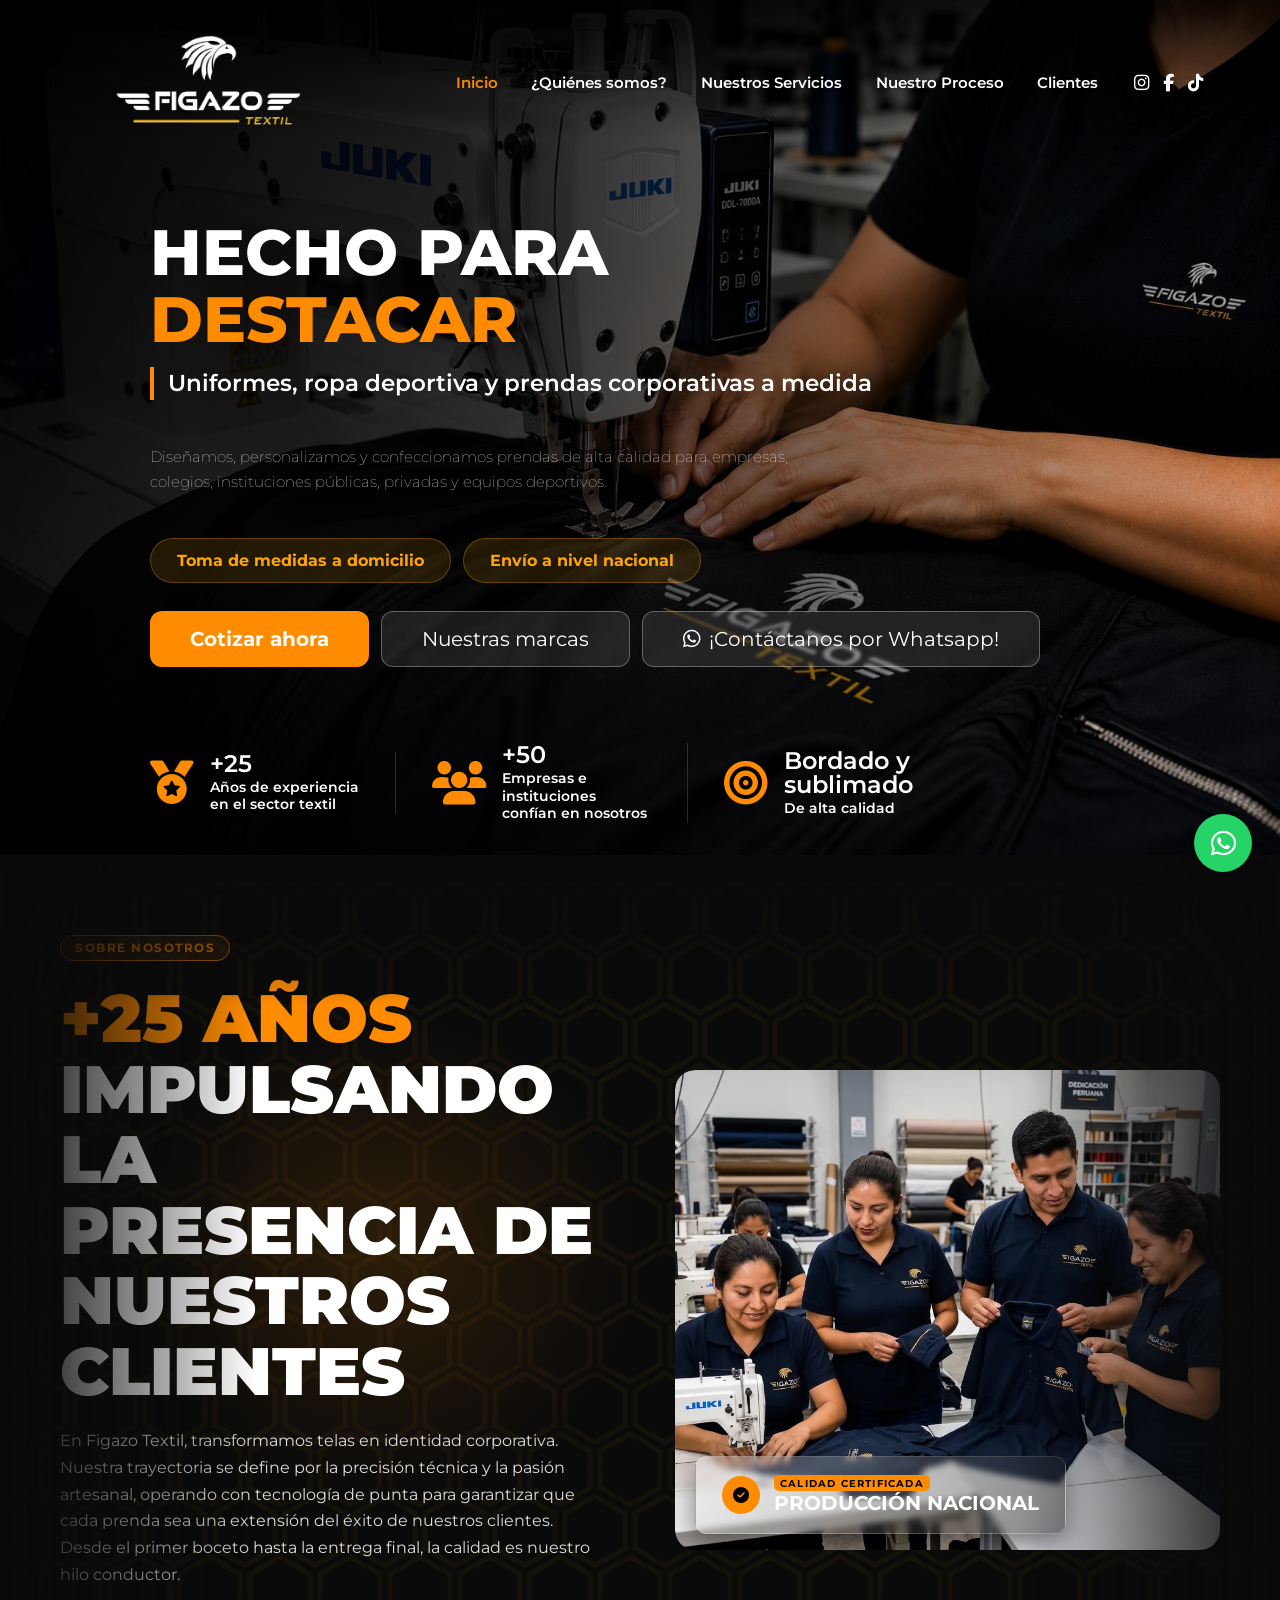
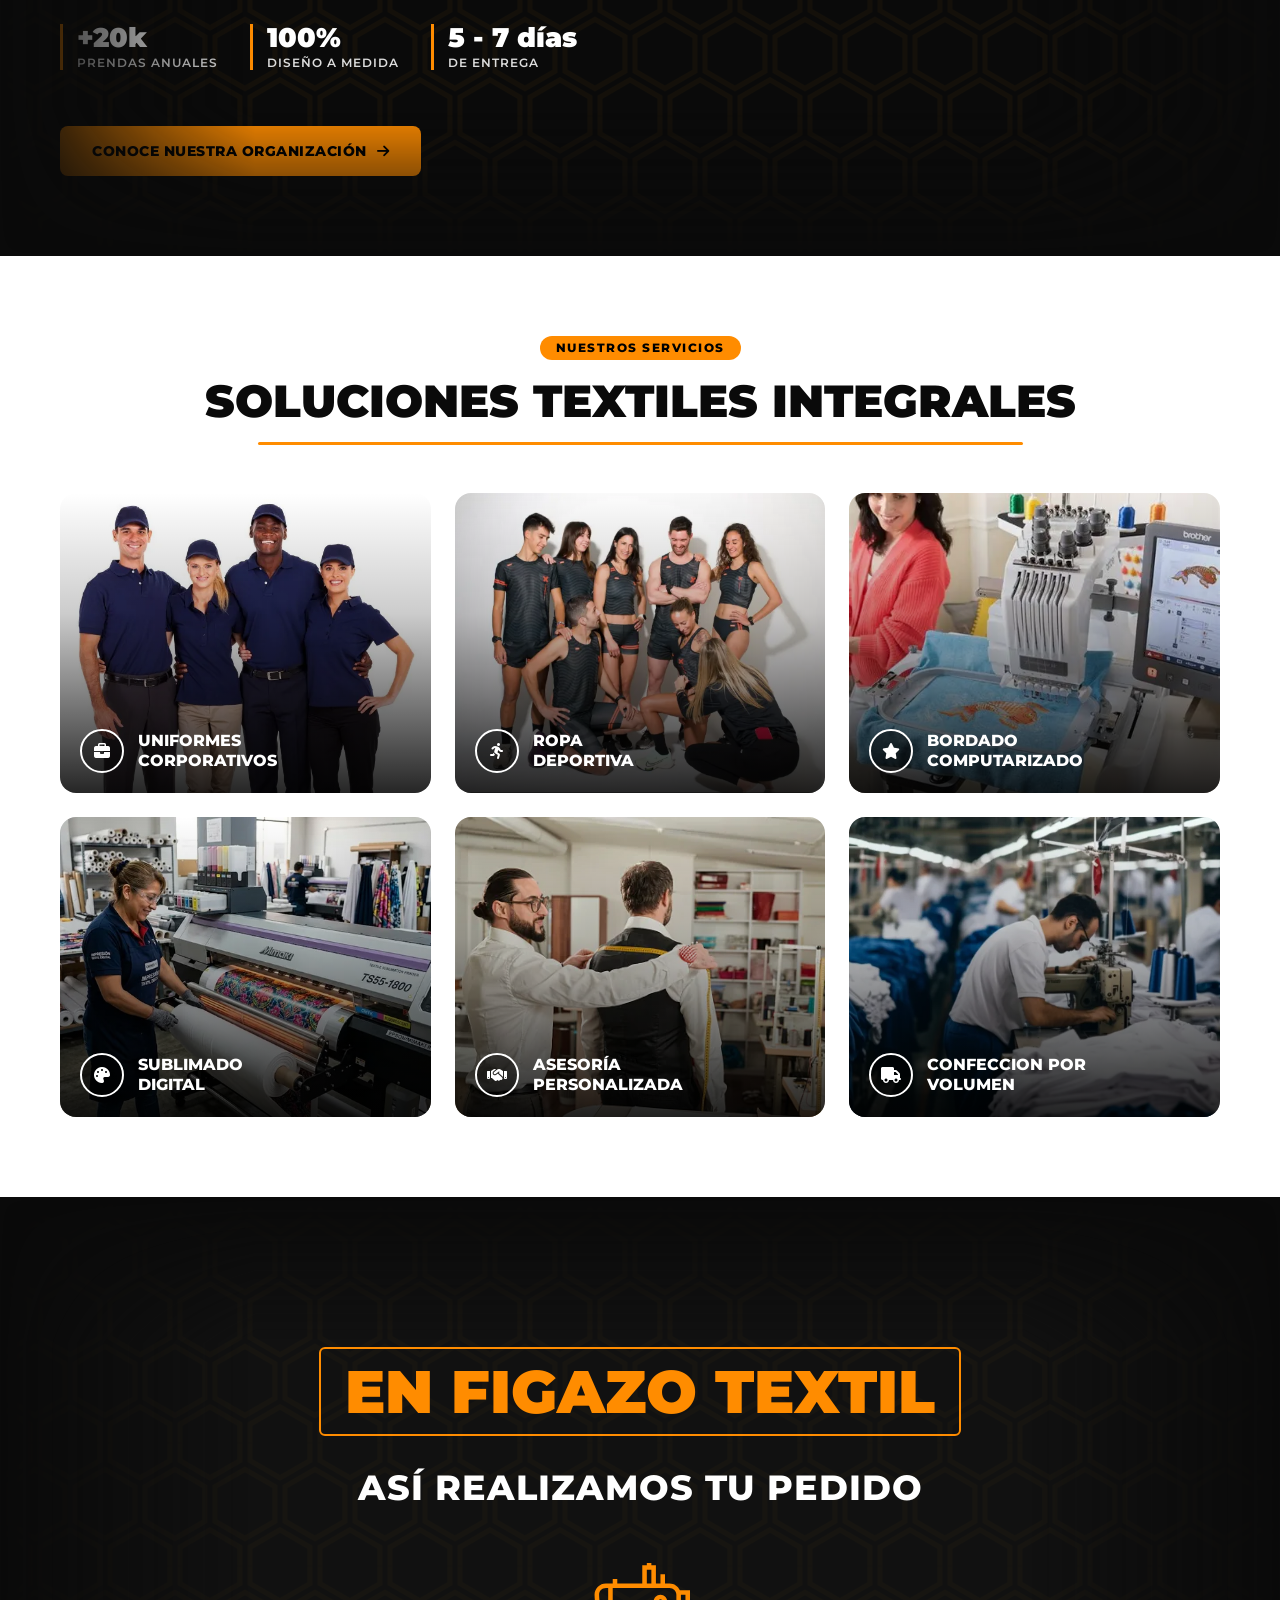
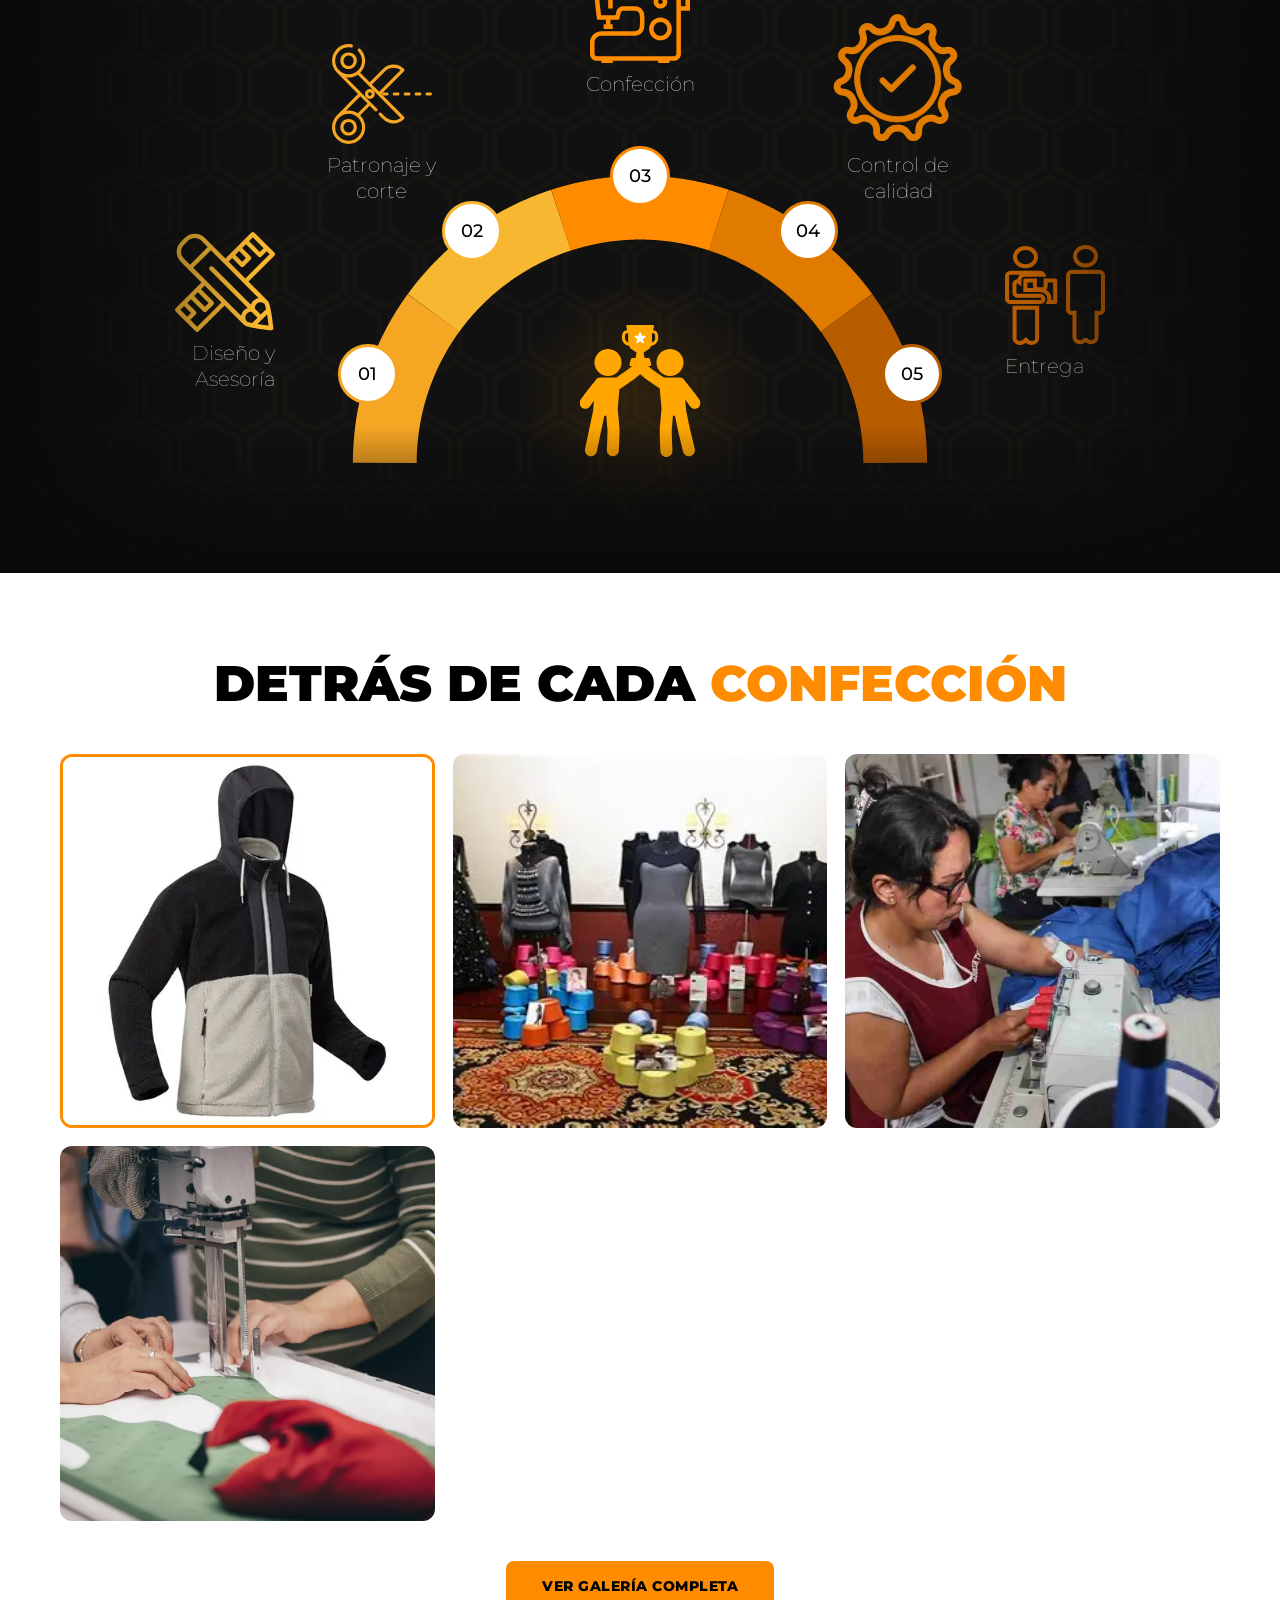
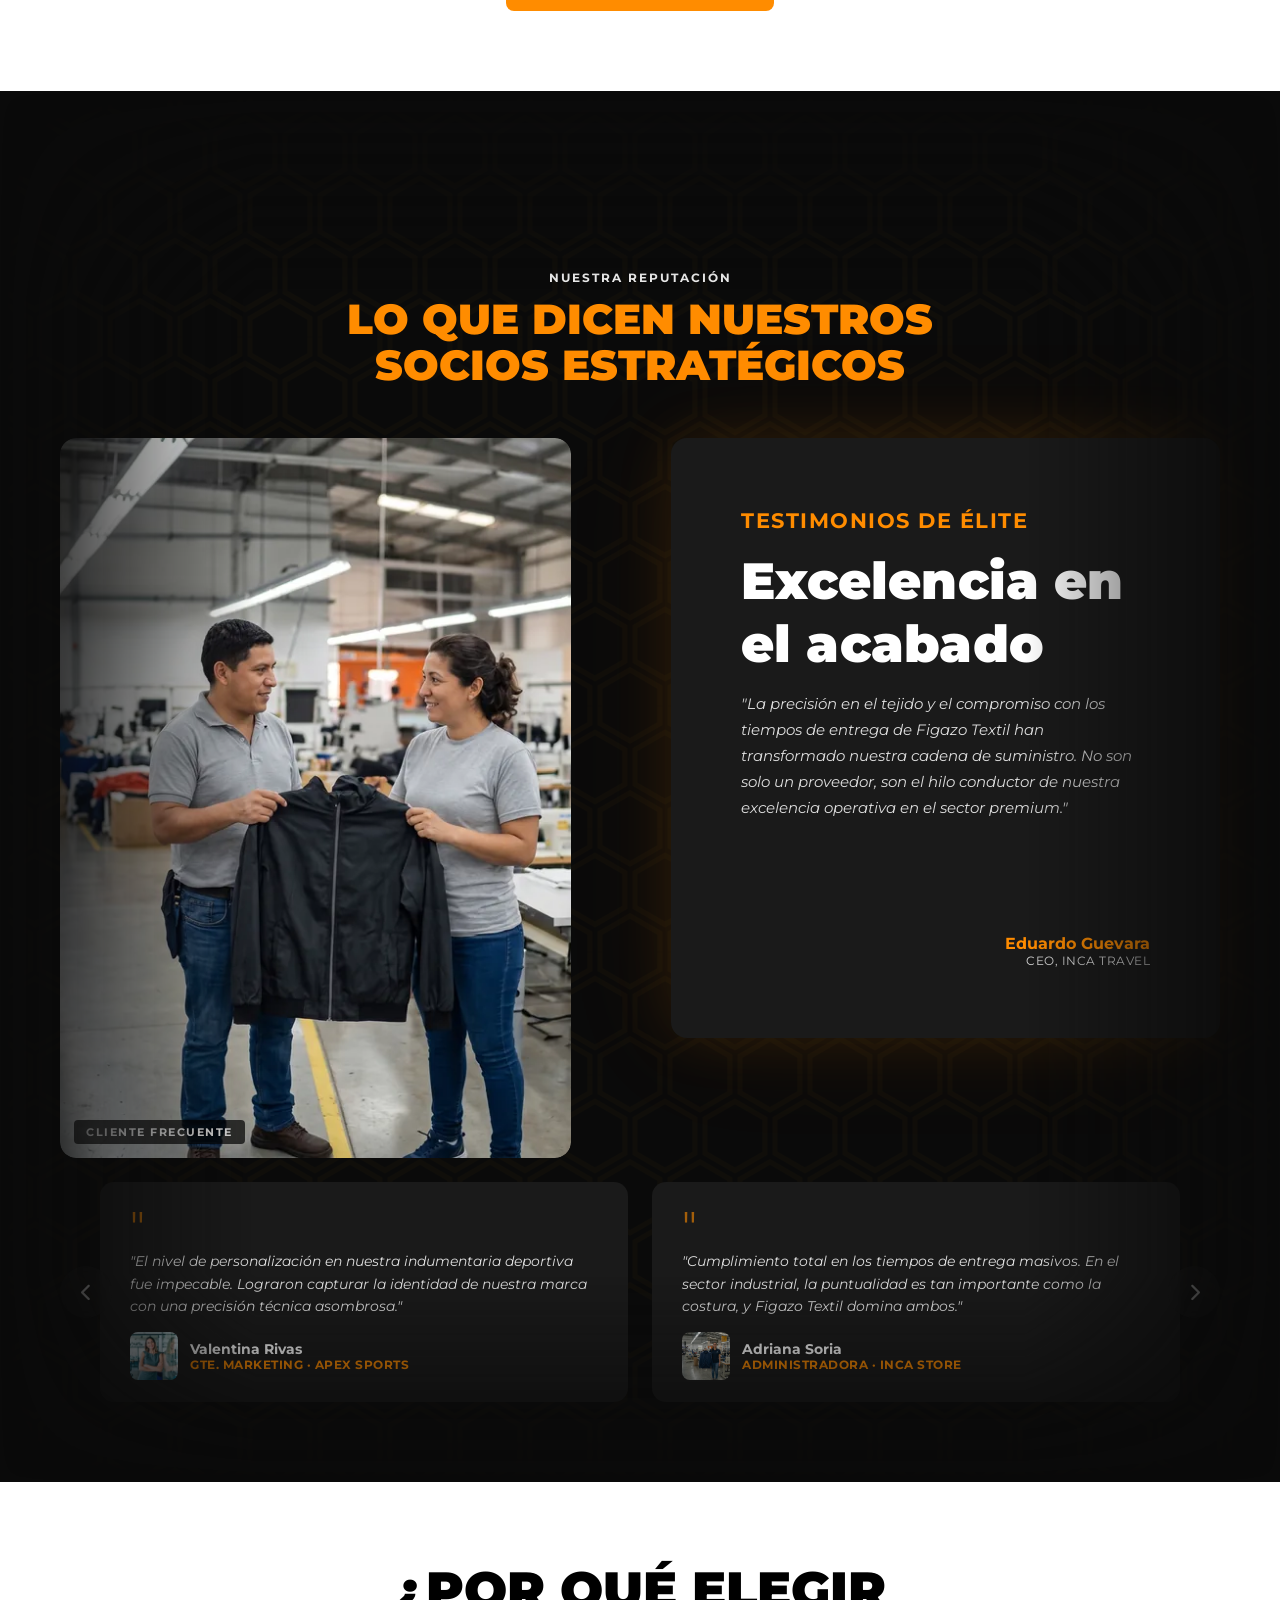
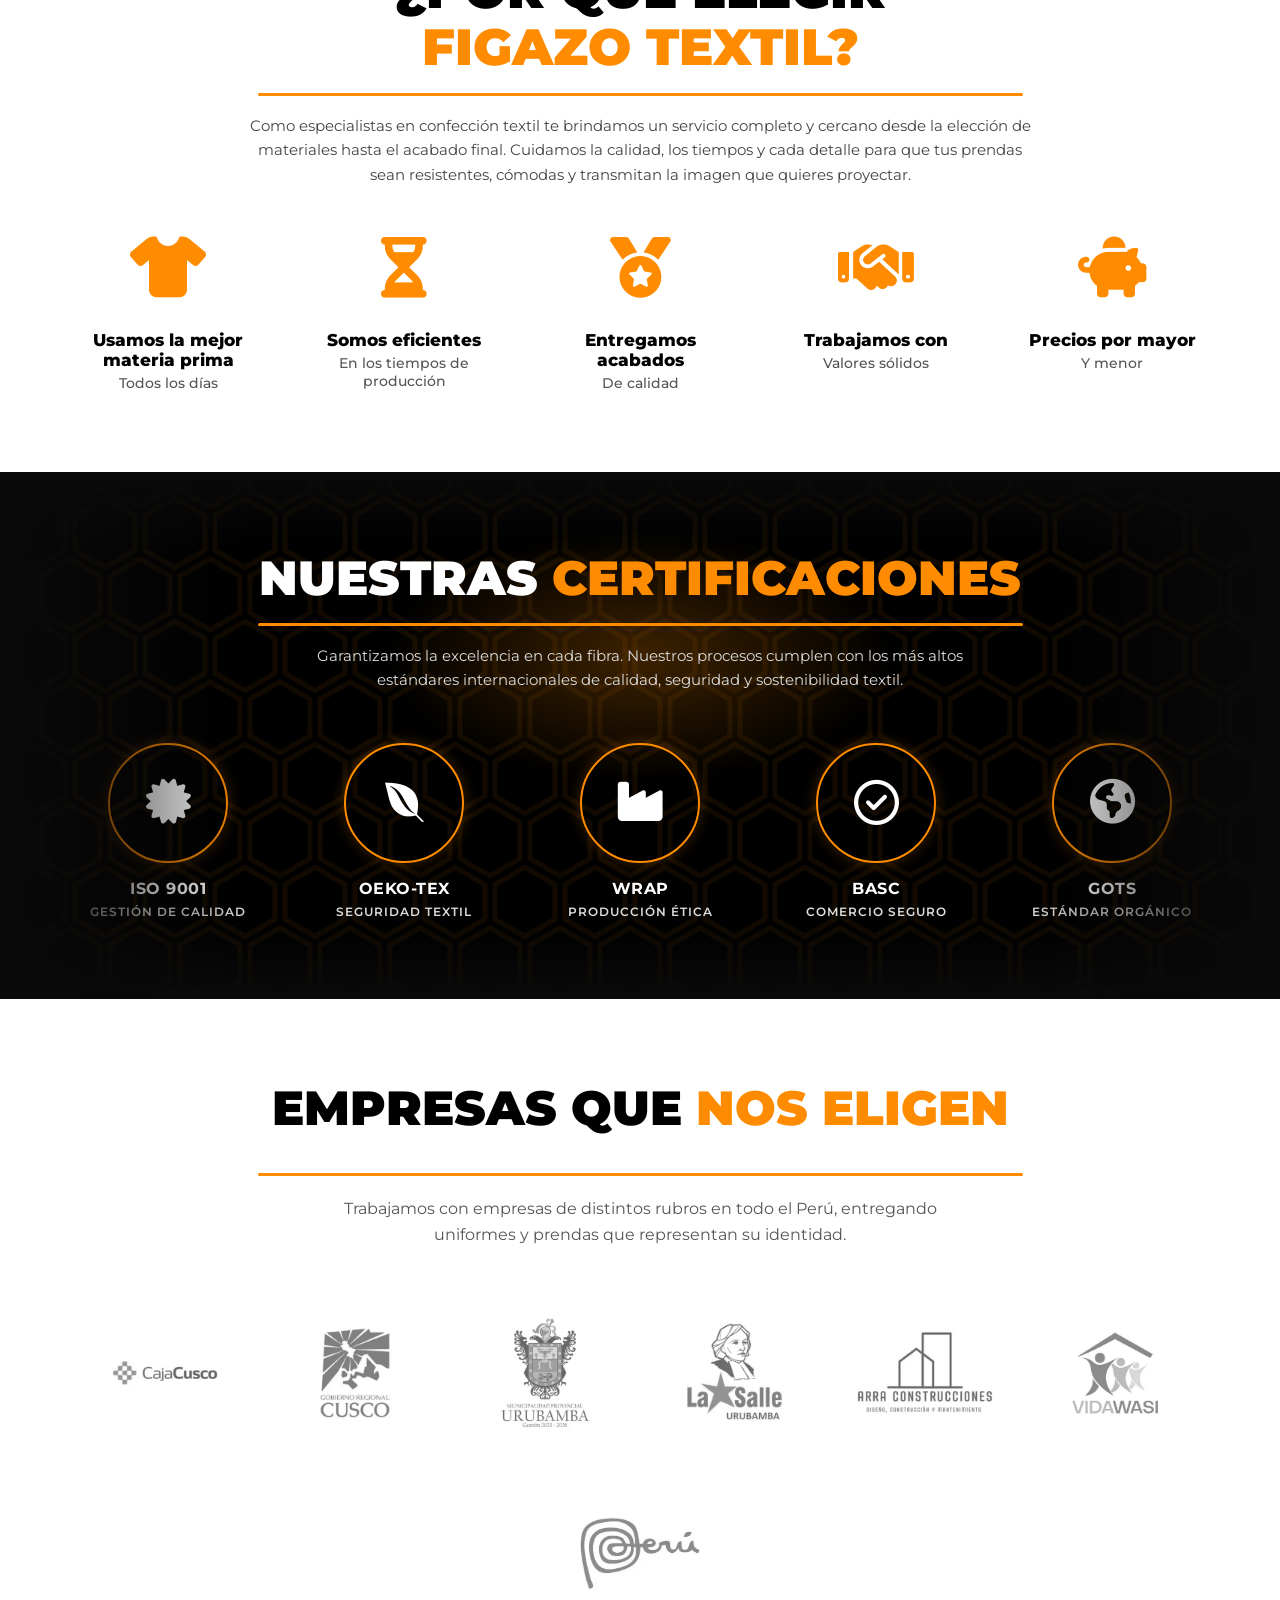
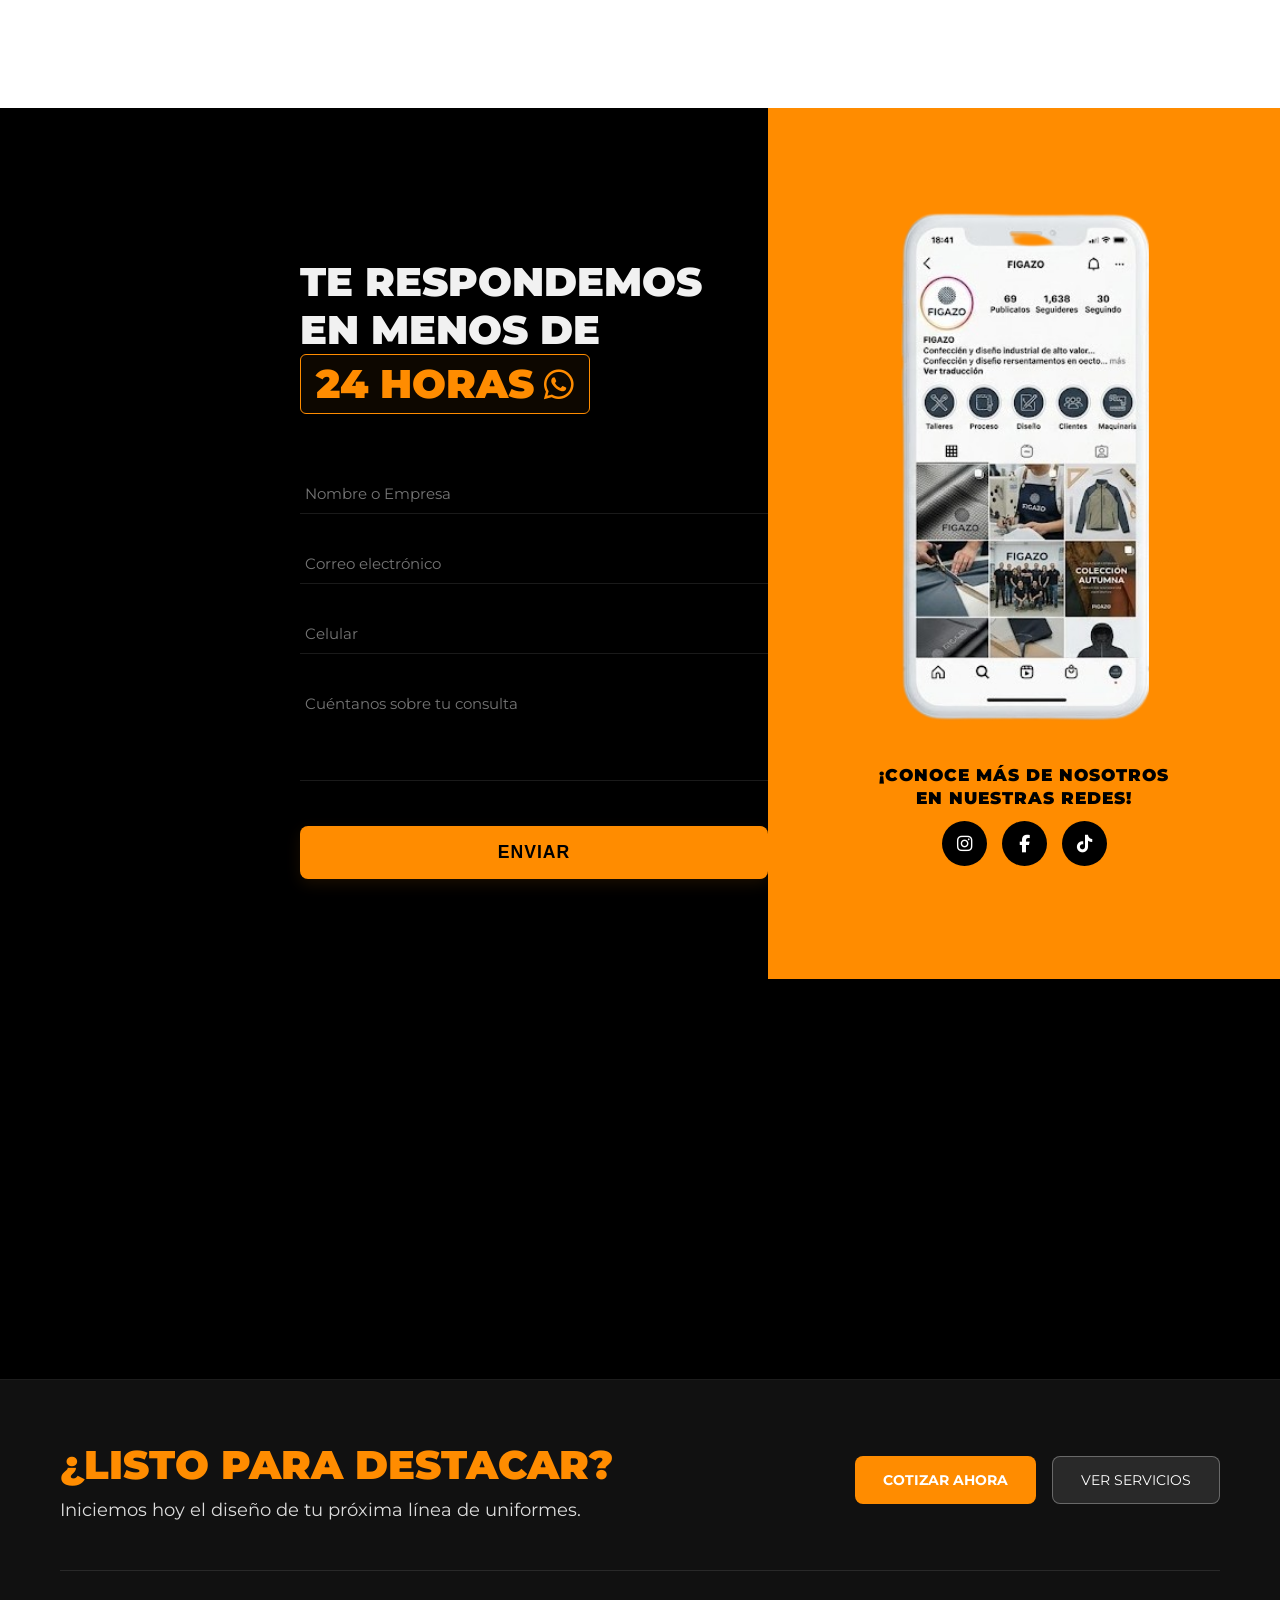
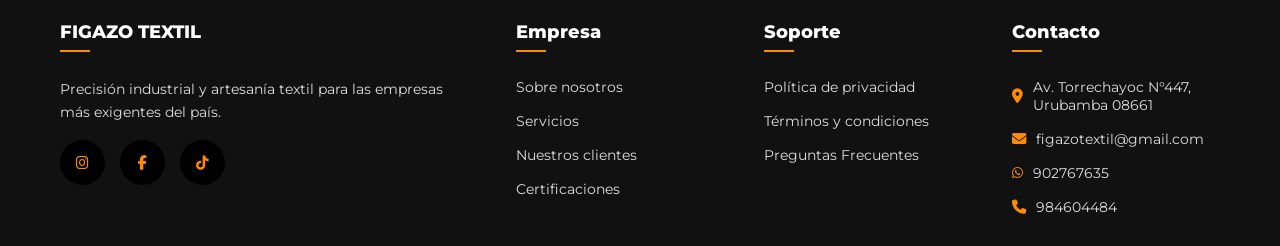
==== index.html @ 64e3b025 "Mejorar URLs, accesibilidad y proteccion del formulario - Renombrar Galeria.html a galeria.html y re" ====
<!DOCTYPE html>
<html lang="es">
<head>
    <meta charset="UTF-8">
    <meta name="viewport" content="width=device-width, initial-scale=1.0">
    <link rel="stylesheet" href="https://cdnjs.cloudflare.com/ajax/libs/font-awesome/6.5.0/css/all.min.css">
    <title>Figazo Textil</title>

    <meta name="description" content="Diseñamos y confeccionamos uniformes corporativos, ropa deportiva y prendas personalizadas para empresas, colegios e instituciones. +25 años de experiencia. Envíos a todo el Perú.">
    <link rel="canonical" href="https://figazo-texil.netlify.app/">
    <meta name="theme-color" content="#FF8C00">

    <link rel="icon" href="imagenes/logo.png" type="image/png">
    <link rel="apple-touch-icon" href="imagenes/logo.png">

    <!-- Vista previa al compartir (WhatsApp, Facebook, X) -->
    <meta property="og:type" content="website">
    <meta property="og:locale" content="es_PE">
    <meta property="og:site_name" content="Figazo Textil">
    <meta property="og:url" content="https://figazo-texil.netlify.app/">
    <meta property="og:title" content="Figazo Textil | Uniformes y ropa deportiva a medida en Perú">
    <meta property="og:description" content="Diseñamos y confeccionamos uniformes corporativos, ropa deportiva y prendas personalizadas para empresas, colegios e instituciones. +25 años de experiencia. Envíos a todo el Perú.">
    <meta property="og:image" content="https://figazo-texil.netlify.app/imagenes/og-figazo.jpg">
    <meta property="og:image:width" content="1200">
    <meta property="og:image:height" content="630">
    <meta name="twitter:card" content="summary_large_image">

        <link rel="stylesheet" href="css/global.css">
    <link rel="stylesheet" href="css/header.css">
    <link rel="stylesheet" href="css/hero.css">
    <link rel="stylesheet" href="css/nosotros.css">
    <link rel="stylesheet" href="css/servicios.css">
    <link rel="stylesheet" href="css/pedido.css">
    <link rel="stylesheet" href="css/galeria.css">
    <link rel="stylesheet" href="css/testimonios.css">
    <link rel="stylesheet" href="css/beneficios.css">
    <link rel="stylesheet" href="css/contacto.css">
    <link rel="stylesheet" href="css/certificaciones.css">
    <link rel="stylesheet" href="css/cierre.css">
    <link rel="stylesheet" href="css/empresas.css">
    <script src="js/lightbox.js" defer></script>
    <script src="js/menu.js" defer></script>
        <link rel="preconnect" href="https://fonts.googleapis.com">
<link rel="preconnect" href="https://fonts.gstatic.com" crossorigin>
<link href="https://fonts.googleapis.com/css2?family=Montserrat:wght@300;400;500;600;700;800;900&display=swap" rel="stylesheet">
</head>
<body>

<a href="https://wa.me/51902767635?text=Hola%21%20me%20gustar%C3%ADa%20cotizar%20un%20conjunto%20de%20uniformes"
   class="wsp-flotante"
   target="_blank"
   rel="noopener"
   aria-label="Contactar por WhatsApp">
    <i class="fab fa-whatsapp"></i>
</a>
    
    
<!-- ========== HEADER ========== -->
<div class="c-header">

    <input type="checkbox" id="menu-toggle" class="h-toggle-input">

    <div class="header">
        <div class="h-logo">
            <img src="imagenes/logo-removebg-preview.png" alt="Figazo Textil" class="logo-desktop">
            <img src="imagenes/logo.png" alt="Figazo Textil" class="logo-movil">
        </div>  
        <div class="texto-logo-movil">
            <img src="imagenes/Logomovil1.png" alt="Figazo Textil" class="logo-movil">
        </div>

        <nav class="h-menu">
            <ul class="h-items">
                <li class="h-item"><a href="#inicio" class="activo">Inicio</a></li>
                <li class="h-item"><a href="#nosotros">¿Quiénes somos?</a></li>
                <li class="h-item"><a href="#servicios">Nuestros Servicios</a></li>
                <li class="h-item"><a href="#pedido">Nuestro Proceso</a></li>
                <li class="h-item"><a href="#testimonios">Clientes</a></li>
            </ul>
            <div class="h-redes">
                <a href="https://www.instagram.com/figazotextil/" target="_blank" rel="noopener"><i class="fab fa-instagram"></i></a>
                <a href="https://www.facebook.com/figazotextil/" target="_blank" rel="noopener"><i class="fab fa-facebook-f"></i></a>
                <a href="https://www.tiktok.com/@figazotextil.pe" target="_blank" rel="noopener"><i class="fab fa-tiktok"></i></a>
            </div>
        </nav>

        <label for="menu-toggle" class="h-hamburguesa" aria-label="Abrir menú">
            <span></span>
            <span></span>
            <span></span>
        </label>
    </div>

    <div class="h-panel-movil">
        <ul class="h-items">
            <li class="h-item"><a href="#inicio">Inicio</a></li>
            <li class="h-item"><a href="#nosotros">¿Quiénes somos?</a></li>
            <li class="h-item"><a href="#servicios">Nuestros Servicios</a></li>
            <li class="h-item"><a href="#pedido">Nuestro Proceso</a></li>
            <li class="h-item"><a href="#testimonios">Clientes</a></li>
        </ul>
        <div class="h-redes">
                    <a href="https://www.instagram.com/figazotextil/" target="_blank" rel="noopener"><i class="fab fa-instagram"></i>Instagram</a>
                    <a href="https://www.facebook.com/figazotextil/" target="_blank" rel="noopener"><i class="fab fa-facebook-f"></i>facebook</a>
                    <a href="https://www.tiktok.com/@figazotextil.pe" target="_blank" rel="noopener"><i class="fab fa-tiktok"></i>tiktok</a>
                </div>
    </div>

</div>

<section class="c-hero" id="inicio">
    <div class="hr-contenido">
        <h1 class="hr-titulo">HECHO <br class="ocultar-desktop"> PARA <br><span class="naranja">DESTACAR</span></h1>
        <h2 class="hr-subtitulo">Uniformes, ropa deportiva y prendas corporativas a medida</h2>
        <p class="hr-descripcion">Diseñamos, personalizamos y confeccionamos prendas de alta calidad para empresas, colegios, instituciones públicas, privadas y equipos deportivos.</p>

        <div class="hr-etiquetas ocultar-movil">
            <span class="hr-etiqueta">Toma de medidas a domicilio</span>
            <span class="hr-etiqueta">Envío a nivel nacional</span>
        </div>

        <div class="hr-botones ">
            <a href="#contacto" class="btn btn-primario">Cotizar ahora</a>
            <a href="#empresas" class="btn btn-secundario">Nuestras marcas</a>
<a href="https://wa.me/51902767635?text=Hola%21%20me%20gustar%C3%ADa%20cotizar%20un%20conjunto%20de%20uniformes" 
   class="btn btn-secundario" 
   target="_blank" 
   rel="noopener">
   <i class="fab fa-whatsapp"></i> ¡Contáctanos por Whatsapp!
</a>        </div>
    </div>

    <div class="hr-stats">
        <div class="hr-stat">
            <i class="fas fa-medal hr-icono"></i>
            <div>
                <span class="hr-numero">+25</span>
                <p class="hr-desc">Años de experiencia en el sector textil</p>
            </div>
        </div>
        <div class="hr-stat">
            <i class="fas fa-users hr-icono"></i>
            <div>
                <span class="hr-numero">+50</span>
                <p class="hr-desc">Empresas e instituciones confían en nosotros</p>
            </div>
        </div>
        <div class="hr-stat">
            <i class="fas fa-bullseye hr-icono"></i>
            <div>
                <span class="hr-numero">Bordado y sublimado</span>
                <p class="hr-desc">De alta calidad</p>
            </div>
        </div>
    </div>
</section>

<!-- ========== NOSOTROS ========== -->
<section class="c-nosotros fondo-hex fondo-hexd" id="nosotros">
    <div class="contenedor">
        <div class="nosotros">

            <div class="n-1">
                <span class="n-etiqueta">Sobre nosotros</span>
                <h2 class="n-titulo"><span class="texto-naranja">+25 AÑOS</span> <br>IMPULSANDO LA <br>PRESENCIA DE <br>NUESTROS CLIENTES</h2>
                <p class="n-descripcion">En Figazo Textil, transformamos telas en identidad corporativa. Nuestra trayectoria se define por la precisión técnica y la pasión artesanal, operando con tecnología de punta para garantizar que cada prenda sea una extensión del éxito de nuestros clientes. Desde el primer boceto hasta la entrega final, la calidad es nuestro hilo conductor.</p>

                <div class="n-atributos">
                    <div class="n-atributo">
                        <span class="n-atributo-valor">+20k</span>
                        <span class="n-atributo-texto">Prendas anuales</span>
                    </div>
                    <div class="n-atributo">
                        <span class="n-atributo-valor">100%</span>
                        <span class="n-atributo-texto">Diseño a medida</span>
                    </div>
                    <div class="n-atributo">
                        <span class="n-atributo-valor">5 - 7 días</span>
                        <span class="n-atributo-texto">De entrega</span>
                    </div>
                </div>
            </div>

            <div class="n-2">
                <div class="n-foto-wrap">
                    <img src="imagenes/sobre-nosotros.webp" alt="Equipo Figazo Textil" class="n-foto" loading="lazy" decoding="async">
                    <div class="n-tarjeta">
                        <div class="n-icono"><i class="fas fa-check-circle"></i></div>
                        <div class="n-tarjeta-info">
                            <span class="n-tarjeta-sub">Calidad certificada</span>
                            <span class="n-tarjeta-titulo"> PRODUCCIÓN NACIONAL</span>
                        </div>
                    </div>
                </div>
            </div>

        </div>

        <a href="Quienessomos.html" class="n-boton">CONOCE NUESTRA ORGANIZACIÓN <i class="fas fa-arrow-right"></i></a>
    </div>
</section>


<!-- ========== SERVICIOS ========== -->
<section class="c-servicios" id="servicios">
    <div class="contenedor ">

        <div class="s-cabecera">
            <span class="etiqueta-pill">Nuestros servicios</span>
            <h2 class="s-titulo">SOLUCIONES TEXTILES INTEGRALES</h2>
            <div class="linea-naranja centrada"></div>
        </div>

        <div class="s-cards">

            <!-- CARD 1 -->
            <div class="s-card" tabindex="0">
                <div class="s-card-inner">
                    <div class="s-card-front">
                        <img src="imagenes/s1.webp" alt="Uniformes corporativos" class="s-card-foto" loading="lazy" decoding="async">
                        <div class="s-card-overlay"></div>
                        <div class="s-card-info">
                            <div class="s-card-icono"><i class="fas fa-briefcase"></i></div>
                            <h3 class="s-card-titulo">UNIFORMES<br>CORPORATIVOS</h3>
                        </div>
                    </div>
                    <div class="s-card-back">
                        <div class="s-card-icono"><i class="fas fa-briefcase"></i></div>
                        <h3 class="s-card-titulo">UNIFORMES CORPORATIVOS</h3>
                        <p>Diseñamos y confeccionamos uniformes a medida para empresas e instituciones. Imagen profesional, telas de calidad y acabados que representan tu marca.</p>
                    </div>
                </div>
            </div>

            <!-- CARD 2 -->
            <div class="s-card" tabindex="0">
                <div class="s-card-inner">
                    <div class="s-card-front">
                        <img src="imagenes/s2.webp" alt="Ropa deportiva" class="s-card-foto" loading="lazy" decoding="async">
                        <div class="s-card-overlay"></div>
                        <div class="s-card-info">
                            <div class="s-card-icono"><i class="fas fa-running"></i></div>
                            <h3 class="s-card-titulo">ROPA<br>DEPORTIVA</h3>
                        </div>
                    </div>
                    <div class="s-card-back">
                        <div class="s-card-icono"><i class="fas fa-running"></i></div>
                        <h3 class="s-card-titulo">ROPA DEPORTIVA</h3>
                        <p>Equipaciones técnicas para colegios, clubes y equipos deportivos. Corte ergonómico, telas transpirables y personalización completa de colores y logos.</p>
                    </div>
                </div>
            </div>

            <!-- CARD 3 -->
            <div class="s-card" tabindex="0">
                <div class="s-card-inner">
                    <div class="s-card-front">
                        <img src="imagenes/s3.webp" alt="Bordado computarizado" class="s-card-foto" loading="lazy" decoding="async">
                        <div class="s-card-overlay"></div>
                        <div class="s-card-info">
                            <div class="s-card-icono"><i class="fas fa-star"></i></div>
                            <h3 class="s-card-titulo">BORDADO<br>COMPUTARIZADO</h3>
                        </div>
                    </div>
                    <div class="s-card-back">
                        <div class="s-card-icono"><i class="fas fa-star"></i></div>
                        <h3 class="s-card-titulo">BORDADO COMPUTARIZADO</h3>
                        <p>Logos, nombres y diseños bordados con precisión digital. Acabado duradero y de alta resolución sobre cualquier prenda o accesorio textil.</p>
                    </div>
                </div>
            </div>

            <!-- CARD 4 -->
            <div class="s-card" tabindex="0">
                <div class="s-card-inner">
                    <div class="s-card-front">
                        <img src="imagenes/s4.webp" alt="Sublimado digital" class="s-card-foto" loading="lazy" decoding="async">
                        <div class="s-card-overlay"></div>
                        <div class="s-card-info">
                            <div class="s-card-icono"><i class="fas fa-palette"></i></div>
                            <h3 class="s-card-titulo">SUBLIMADO<br>DIGITAL</h3>
                        </div>
                    </div>
                    <div class="s-card-back">
                        <div class="s-card-icono"><i class="fas fa-palette"></i></div>
                        <h3 class="s-card-titulo">SUBLIMADO DIGITAL</h3>
                        <p>Impresión a todo color directamente en la tela. Colores vivos, lavados que no se degradan y posibilidad de cubrir la prenda completa.</p>
                    </div>
                </div>
            </div>

            <!-- CARD 5 -->
            <div class="s-card" tabindex="0">
                <div class="s-card-inner">
                    <div class="s-card-front">
                        <img src="imagenes/s5.webp" alt="Estampados DTF" class="s-card-foto" loading="lazy" decoding="async">
                        <div class="s-card-overlay"></div>
                        <div class="s-card-info">
                            <div class="s-card-icono"><i class="fas fa-handshake"></i></div>
                            <h3 class="s-card-titulo">ASESORÍA<br>PERSONALIZADA</h3>
                        </div>
                    </div>
                    <div class="s-card-back">
                        <div class="s-card-icono"><i class="fas fa-ruler-combined"></i></div>
                        <h3 class="s-card-titulo">ASESORÍA PERSONALIZADA</h3>
                        <p>Te acompañamos desde la idea hasta la prenda final. Analizamos tu necesidad, te recomendamos materiales y diseñamos la solución textil ideal para tu negocio</p>
                    </div>
                </div>
            </div>

            <!-- CARD 6 -->
            <div class="s-card" tabindex="0">
                <div class="s-card-inner">
                    <div class="s-card-front">
                        <img src="imagenes/s6.webp" alt="Toma de medidas" class="s-card-foto" loading="lazy" decoding="async">
                        <div class="s-card-overlay"></div>
                        <div class="s-card-info">
                            <div class="s-card-icono"><i class="fas fa-truck"></i></div>
                            <h3 class="s-card-titulo">CONFECCION POR<br>VOLUMEN</h3>
                        </div>
                    </div>
                    <div class="s-card-back">
                        <div class="s-card-icono"><i class="fas fa-truck"></i></div>
                        <h3 class="s-card-titulo">CONFECCIÓN POR VOLUMEN</h3>
                        <p>Producimos desde pequeñas series hasta pedidos masivos sin sacrificar calidad. Plazos cumplidos, precios competitivos y acabados uniformes en cada unidad.</p>
                    </div>
                </div>
            </div>

        </div>
    </div>
</section>


<!-- ========== PROCESO DE PEDIDO ========== -->
<section class="c-pedido fondo-ped" id="pedido">
    <div class="contenedor">

        <div class="p-cabecera">
            <span class="p-titulo-destacado">EN FIGAZO TEXTIL</span>
            <h2 class="p-subtitulo">ASÍ REALIZAMOS TU PEDIDO</h2>
        </div>

        <!-- DESKTOP: arco canvas -->
        <div class="p-arco-wrap" id="p-arco-wrap">
            <canvas id="p-arco-canvas"></canvas>
            <div class="p-arco-puntos" id="p-arco-puntos"></div>
        </div>

        <!-- MÓVIL: barra vertical -->
        <div class="p-movil-wrap">

            <div class="p-movil-paso">
                <div class="p-movil-barra" style="background:#FFC456"></div>
                <div class="p-movil-num" style="border:3px solid #FFC456">01</div>
                <div class="p-movil-icono"><img src="imagenes/diseno.svg" alt="Diseño y Asesoría" loading="lazy" decoding="async"></div>
                <div class="p-movil-info">
                    <h3>Diseño y Asesoría</h3>
                    <p>Analizamos tu marca y preparamos una propuesta visual con bocetos.</p>
                </div>
            </div>

            <div class="p-movil-paso">
                <div class="p-movil-barra" style="background:#FFA600"></div>
                <div class="p-movil-num" style="border:3px solid #FFA600">02</div>
                <div class="p-movil-icono"><img src="imagenes/corte.svg" alt="Patronaje y corte" loading="lazy" decoding="async"></div>
                <div class="p-movil-info">
                    <h3>Patronaje y corte</h3>
                    <p>Trazamos patrones a medida y cortamos las telas con precisión industrial.</p>
                </div>
            </div>

            <div class="p-movil-paso">
                <div class="p-movil-barra" style="background:#FF8C00"></div>
                <div class="p-movil-num" style="border:3px solid #FF8C00">03</div>
<div class="p-movil-icono"><img src="imagenes/confeccion.svg" alt="Confección" loading="lazy" decoding="async"></div>
                <div class="p-movil-info">
                    <h3>Confección</h3>
                    <p>Ensamblamos cada prenda con maquinaria especializada y acabados uniformes.</p>
                </div>
            </div>

            <div class="p-movil-paso">
                <div class="p-movil-barra" style="background:#FFA600"></div>
                <div class="p-movil-num" style="border:3px solid #FFA600">04</div>
<div class="p-movil-icono"><img src="imagenes/calidad.svg" alt="Control de calidad" loading="lazy" decoding="async"></div>
                <div class="p-movil-info">
                    <h3>Control de calidad</h3>
                    <p>Revisamos costuras, medidas y color. Cero defectos antes del empaque.</p>
                </div>
            </div>

            <div class="p-movil-paso">
                <div class="p-movil-barra" style="background:#CE7910"></div>
                <div class="p-movil-num" style="border:3px solid #CE7910">05</div>
                <div class="p-movil-icono"><img src="imagenes/entrega.svg" alt="Entrega" loading="lazy" decoding="async"></div>
                <div class="p-movil-info">
                    <h3>Entrega</h3>
                    <p>Despachamos tu producto a nivel local o nacional</p>
                </div>
            </div>
        </div>

    </div>
</section>

<!-- ========== GALERÍA ========== -->
<section class="c-galeria" id="galeria">
    <div class="contenedor">

        <h2 class="g-titulo">DETRÁS DE CADA <span class="naranja">CONFECCIÓN</span></h2>

        <div class="g-cuadros">
            <div class="g-cuadro"><img src="galeria/prenda.webp" alt="Casaca polar con capucha en negro y beige" loading="lazy" decoding="async"></div>
            <div class="g-cuadro"><img src="galeria/taller1.webp" alt="Prendas confeccionadas en exhibición junto a conos de hilo" loading="lazy" decoding="async"></div>
            <div class="g-cuadro"><img src="galeria/taller2.webp" alt="Costurera trabajando con una máquina de coser industrial" loading="lazy" decoding="async"></div>
            <div class="g-cuadro"><img src="galeria/tela.webp" alt="Corte de tela con máquina cortadora vertical" loading="lazy" decoding="async"></div>
            <div class="g-cuadro"><img src="galeria/tela1.webp" alt="Almacén con rollos de tela de distintos colores" loading="lazy" decoding="async"></div>
            <div class="g-cuadro"><img src="galeria/Cliente3.webp" alt="Trabajadora de Figazo Textil mostrando una casaca deportiva terminada" loading="lazy" decoding="async"></div>
        </div>

        <a href="galeria.html" class="g-btn">VER GALERÍA COMPLETA</a>

    </div>
</section>
<div id="lightbox" class="lightbox">
    <span class="lb-cerrar" aria-label="Cerrar">&times;</span>
    <span class="lb-prev" aria-label="Anterior">&#10094;</span>
    <img class="lb-imagen" id="lb-img" src="" alt="Imagen ampliada" loading="lazy" decoding="async">
    <span class="lb-next" aria-label="Siguiente">&#10095;</span>
</div>

<!-- ========== TESTIMONIOS ========== -->
<section class="c-testimonios fondo-tes" id="testimonios">
    <div class="contenedor">

        <div class="t-cabecera">
            <span class="t-etiqueta">Nuestra reputación</span>
            <h2 class="t-titulo">LO QUE DICEN NUESTROS<br>SOCIOS ESTRATÉGICOS</h2>
        </div>

        <div class="t-principal">
            <div class="t-foto-wrap">
                <img src="imagenes/t.webp" alt="Cliente frecuente" class="t-foto" loading="lazy" decoding="async">
                <span class="t-foto-etiqueta">Cliente frecuente</span>
            </div>
            <div class="t-card-principal">
                <span class="t-card-etiqueta">Testimonios de élite</span>
                <h3 class="t-card-titulo">Excelencia en el acabado</h3>
                <p class="t-cita">"La precisión en el tejido y el compromiso con los tiempos de entrega de Figazo Textil han transformado nuestra cadena de suministro. No son solo un proveedor, son el hilo conductor de nuestra excelencia operativa en el sector premium."</p>
                <div>
                    <p class="t-autor-nombre">Eduardo Guevara</p>
                    <p class="t-autor-cargo">CEO, Inca Travel</p>
                </div>
            </div>
        </div>

<div class="t-slider-wrapper">
    <button class="t-flecha t-flecha-prev" aria-label="Anterior">
        <i class="fas fa-chevron-left"></i>
    </button>
    <button class="t-flecha t-flecha-next" aria-label="Siguiente">
        <i class="fas fa-chevron-right"></i>
    </button>

        <div class="t-secundarios">

    <div class="t-slider-track">
        <!-- CARD 1 -->
        <div class="t-card">
            <span class="t-comillas">"</span>
            <p class="t-card-cita">"El nivel de personalización en nuestra indumentaria deportiva fue impecable. Lograron capturar la identidad de nuestra marca con una precisión técnica asombrosa."</p>
            <div class="t-card-autor">
                <img src="imagenes/t1.webp" alt="Valentina Rivas" class="t-card-foto" loading="lazy" decoding="async">
                <div>
                    <p class="t-card-nombre">Valentina Rivas</p>
                    <p class="t-card-cargo">Gte. Marketing · Apex Sports</p>
                </div>
            </div>
        </div>
        <!-- CARD 2 -->
        <div class="t-card">
            <span class="t-comillas">"</span>
            <p class="t-card-cita">"Cumplimiento total en los tiempos de entrega masivos. En el sector industrial, la puntualidad es tan importante como la costura, y Figazo Textil domina ambos."</p>
            <div class="t-card-autor">
                <img src="imagenes/t2.webp" alt="Adriana Soria" class="t-card-foto" loading="lazy" decoding="async">
                <div>
                    <p class="t-card-nombre">Adriana Soria</p>
                    <p class="t-card-cargo">Administradora · Inca Store</p>
                </div>
            </div>
        </div>
        <!-- CARD 3 -->
        <div class="t-card">
            <span class="t-comillas">"</span>
            <p class="t-card-cita">"Desde la primera reunión entendieron exactamente lo que buscábamos. Los uniformes para nuestro colegio quedaron perfectos en talla, color y acabado."</p>
            <div class="t-card-autor">
                <img src="imagenes/t3.webp" alt="Roberto Quispe" class="t-card-foto" loading="lazy" decoding="async">
                <div>
                    <p class="t-card-nombre">Roberto Quispe</p>
                    <p class="t-card-cargo">Director · Colegio Los Andes</p>
                </div>
            </div>
        </div>
        <!-- CARD 4 -->
        <div class="t-card">
            <span class="t-comillas">"</span>
            <p class="t-card-cita">"El sublimado digital superó todas nuestras expectativas. Los colores se mantienen vivos después de decenas de lavados. Calidad que se nota desde el primer uso."</p>
            <div class="t-card-autor">
                <img src="imagenes/t4.webp" alt="Lucía Mamani" class="t-card-foto" loading="lazy" decoding="async">
                <div>
                    <p class="t-card-nombre">Lucía Mamani</p>
                    <p class="t-card-cargo">Fundadora · LM Activewear</p>
                </div>
            </div>
        </div>
        <!-- CARD 5 -->
        <div class="t-card">
            <span class="t-comillas">"</span>
            <p class="t-card-cita">"Pedimos 200 polos bordados con logo y los entregaron en tiempo récord sin sacrificar ni un detalle. Son el aliado textil que toda empresa necesita."</p>
            <div class="t-card-autor">
                <img src="imagenes/t5.webp" alt="Carlos Huanca" class="t-card-foto" loading="lazy" decoding="async">
                <div>
                    <p class="t-card-nombre">Carlos Huanca</p>
                    <p class="t-card-cargo">Gerente · Constructora Andina</p>
                </div>
            </div>
        </div>
    </div>

</div>
</div>
    </div>
</section>
<section class="c-beneficios" id="beneficios">
    <div class="contenedor">
        <div class="beneficios">
            
            <div class="b-titulo">
                <h2>¿POR QUÉ ELEGIR <br><span class="naranja">FIGAZO TEXTIL?</span></h2>
                <div class="linea-naranja centrada"></div>
                <p class="b-desc">Como especialistas en confección textil te brindamos un servicio completo y cercano desde la elección de materiales hasta el acabado final. Cuidamos la calidad, los tiempos y cada detalle para que tus prendas sean resistentes, cómodas y transmitan la imagen que quieres proyectar.</p>
            </div>
            
            <div class="b-contenedor-items">
                <div class="b-items">
                    <div class="b-icon">
                        <i class="fa-solid fa-shirt"></i>
                    </div>
                    <div class="b-texto">
                        <p class="b-texto-main">Usamos la mejor materia prima</p>
                        <p class="b-texto-sub">Todos los días</p>
                    </div>
                </div>
                
                <div class="b-items">
                    <div class="b-icon">
                        <i class="fa-solid fa-hourglass-half"></i>
                    </div>
                    <div class="b-texto">
                        <p class="b-texto-main">Somos eficientes</p>
                        <p class="b-texto-sub">En los tiempos de producción</p>
                    </div>
                </div>
                
                <div class="b-items">
                    <div class="b-icon">
                        <i class="fa-solid fa-medal"></i>
                    </div>
                    <div class="b-texto">
                        <p class="b-texto-main">Entregamos acabados</p>
                        <p class="b-texto-sub">De calidad</p>
                    </div>
                </div>
                
                <div class="b-items">
                    <div class="b-icon">
                        <i class="fa-solid fa-handshake"></i> 
                    </div>
                    <div class="b-texto">
                        <p class="b-texto-main">Trabajamos con</p>
                        <p class="b-texto-sub">Valores sólidos</p>
                    </div>
                </div>
                
                <div class="b-items">
                    <div class="b-icon">
                        <i class="fa-solid fa-piggy-bank"></i>
                    </div>
                    <div class="b-texto">
                        <p class="b-texto-main">Precios por mayor</p>
                        <p class="b-texto-sub">Y menor</p>
                    </div>
                </div>
            </div>
            
        </div>
    </div>
</section>
<section class="c-certificaciones fondo-cer" id="certificaciones">
    <div class="contenedor">
        
        <div class="cer-titulo">
            <h2>NUESTRAS <span class="naranja">CERTIFICACIONES</span></h2>
            <div class="linea-naranja centrada"></div>
            <p>Garantizamos la excelencia en cada fibra. Nuestros procesos cumplen con los más altos estándares internacionales de calidad, seguridad y sostenibilidad textil.</p>
        </div>
        
        <div class="cer-contenedor-icons">
            <div class="cer-item">
                <div class="cer-icon">
                    <i class="fa-solid fa-certificate"></i>
                </div>
                <div class="cer-texto">
                    <p class="cer-main">ISO 9001</p>
                    <p class="cer-sub">Gestión de calidad</p>
                </div>
            </div>
            
            <div class="cer-item">
                <div class="cer-icon">
                    <i class="fa-brands fa-envira"></i>
                </div>
                <div class="cer-texto">
                    <p class="cer-main">OEKO-TEX</p>
                    <p class="cer-sub">Seguridad textil</p>
                </div>
            </div>
            
            <div class="cer-item">
                <div class="cer-icon">
                    <i class="fa-solid fa-industry"></i>
                </div>
                <div class="cer-texto">
                    <p class="cer-main">WRAP</p>
                    <p class="cer-sub">Producción ética</p>
                </div>
            </div>
            
            <div class="cer-item">
                <div class="cer-icon">
                    <i class="fa-regular fa-circle-check"></i>
                </div>
                <div class="cer-texto">
                    <p class="cer-main">BASC</p>
                    <p class="cer-sub">Comercio seguro</p>
                </div>
            </div>
            
            <div class="cer-item">
                <div class="cer-icon">
                    <i class="fa-solid fa-earth-americas"></i>
                </div>
                <div class="cer-texto">
                    <p class="cer-main">GOTS</p>
                    <p class="cer-sub">Estándar orgánico</p>
                </div>
            </div>
        </div>

    </div>
</section>
<!-- ========== EMPRESAS ========== -->
<section class="c-empresas" id="empresas">
    <div class="contenedor contenedor-empresa">

        <div class="e-cabecera">
            <h2 class="e-titulo">EMPRESAS QUE <span class="naranja">NOS ELIGEN</span></h2>
            <div class="linea-naranja centrada"></div>
            <p class="e-descripcion">Trabajamos con empresas de distintos rubros en todo el Perú, entregando uniformes y prendas que representan su identidad.</p>
        </div>

        <div class="e-slider-wrap">
            <div class="e-slider-track">
                <div class="e-logo"><img src="empresas/e1.webp" alt="Logo de Caja Cusco" loading="lazy" decoding="async"></div>
                <div class="e-logo"><img src="empresas/e2.webp" alt="Logo de Gobierno Regional de Cusco" loading="lazy" decoding="async"></div>
                <div class="e-logo"><img src="empresas/e3.webp" alt="Logo de Municipalidad Provincial de Urubamba" loading="lazy" decoding="async"></div>
                <div class="e-logo"><img src="empresas/e4.webp" alt="Logo de Colegio La Salle Urubamba" loading="lazy" decoding="async"></div>
                <div class="e-logo"><img src="empresas/e5.webp" alt="Logo de ARRA Construcciones" loading="lazy" decoding="async"></div>
                <div class="e-logo"><img src="empresas/e6.webp" alt="Logo de Vida Wasi" loading="lazy" decoding="async"></div>
                <div class="e-logo e-ultimo"><img src="empresas/e8.webp" alt="Logo de Marca Perú" loading="lazy" decoding="async"></div>
                <!-- duplicados para loop infinito (solo visibles en desktop) -->
                <div class="e-logo e-duplicado"><img src="empresas/e1.webp" alt="Logo de Caja Cusco" loading="lazy" decoding="async"></div>
                <div class="e-logo e-duplicado"><img src="empresas/e2.webp" alt="Logo de Gobierno Regional de Cusco" loading="lazy" decoding="async"></div>
                <div class="e-logo e-duplicado"><img src="empresas/e3.webp" alt="Logo de Municipalidad Provincial de Urubamba" loading="lazy" decoding="async"></div>
                <div class="e-logo e-duplicado"><img src="empresas/e4.webp" alt="Logo de Colegio La Salle Urubamba" loading="lazy" decoding="async"></div>
                <div class="e-logo e-duplicado"><img src="empresas/e5.webp" alt="Logo de ARRA Construcciones" loading="lazy" decoding="async"></div>
                <div class="e-logo e-duplicado"><img src="empresas/e6.webp" alt="Logo de Vida Wasi" loading="lazy" decoding="async"></div>
                <div class="e-logo e-duplicado"><img src="empresas/e8.webp" alt="Logo de Marca Perú" loading="lazy" decoding="async"></div>
            </div>
        </div>

    </div>
</section>
<section class="c-contacto" id="contacto">
    
    <div class="ct-contenido fondo-cont">
        
        <div class="ct-forms-container">
            <h2 class="ct-titulo">TE RESPONDEMOS EN MENOS DE<br class="ocultar-desktop">
                <span class="span-hora">
                    24 HORAS<i class="fab fa-whatsapp whatsapp-hora"></i>
                </span>
            </h2>
            
<form class="ct-form-minimal" id="formContacto">

    <div class="input-line">
        <input type="text" name="name" placeholder="Nombre o Empresa" required>
        <div class="linea"></div>
    </div>
    
    <div class="input-line">
        <input type="email" name="email" placeholder="Correo electrónico" required>
        <div class="linea"></div>
    </div>
    <div class="input-line">
        <input type="tel" name="phone" placeholder="Celular" required>
        <div class="linea"></div>
    </div>
    
    <div class="input-line">
        <textarea name="message" placeholder="Cuéntanos sobre tu consulta" rows="4"></textarea>
        <div class="linea"></div>
    </div>
    
    <!-- Campo trampa contra robots de spam: invisible para las personas.
         Si llega marcado, Web3Forms descarta el envio. -->
    <input type="checkbox" name="botcheck" style="display:none" tabindex="-1" autocomplete="off" aria-hidden="true">

    <button type="submit" class="btn-enviar-premium">Enviar</button>
</form>

<p id="formMensaje" style="display:none; margin-top: 15px; font-weight: 600;"></p>
        </div>

        <div class="ct-redes-premium">
            <div class="cr-cel-imagen-wrap">
                <img src="imagenes/ig.png" alt="Celular redes sociales" class="cr-cel-img-ref" loading="lazy" decoding="async">
            </div>
            
            <div class="cr-texto-redes-container">
                <p class="cr-info-text">¡CONOCE MÁS DE NOSOTROS EN NUESTRAS REDES!</p>
                
                <div class="cr-iconos-wrapper">
    <a href="https://www.instagram.com/figazotextil/" target="_blank" rel="noopener"><i class="fab fa-instagram"></i></a>
    <a href="https://www.facebook.com/figazotextil/" target="_blank" rel="noopener"><i class="fab fa-facebook-f"></i></a>
    <a href="https://www.tiktok.com/@figazotextil.pe" target="_blank" rel="noopener"><i class="fab fa-tiktok"></i></a>
</div>
            </div>
            
            </div>

    </div>

    <div class="ct-mapa-premium">
        <iframe src="https://www.google.com/maps/embed?pb=!1m18!1m12!1m3!1d5227.529046491349!2d-72.12374121270946!3d-13.30483015363086!2m3!1f0!2f0!3f0!3m2!1i1024!2i768!4f13.1!3m3!1m2!1s0x916ddd84812ad4af%3A0x188e8cf14b28d3f5!2sFIGAZO%20TEXTIL!5e1!3m2!1ses-419!2spe!4v1782073533411!5m2!1ses-419!2spe"
                width="100%" height="400" style="border:0;" allowfullscreen="" loading="lazy" referrerpolicy="no-referrer-when-downgrade">
        </iframe>
    </div>

</section>

<footer class="c-cierre">
    <div class="contenedor">
        
        <div class="cierre">
            <div class="cr-destacar">
                <h3>¿LISTO PARA DESTACAR?</h3>
                <p>Iniciemos hoy el diseño de tu próxima línea de uniformes.</p>
            </div>
            <div class="cr-btns">
                <a href="#contacto" class="btn btn-primario">COTIZAR AHORA</a>
                <a href="#servicios" class="btn btn-secundario">VER SERVICIOS</a>
            </div>
        </div>

        <div class="cr-comentarios">
            <div class="cr-col principal">
                <h4 class="cr-logo-texto">FIGAZO <span class="naranja-footer">TEXTIL</span></h4>
                <p>Precisión industrial y artesanía textil para las empresas más exigentes del país.</p>
                <div class="cr-iconos-wrapper">
    <a href="https://www.instagram.com/figazotextil/" target="_blank" rel="noopener"><i class="fab fa-instagram"></i></a>
    <a href="https://www.facebook.com/figazotextil/" target="_blank" rel="noopener"><i class="fab fa-facebook-f"></i></a>
    <a href="https://www.tiktok.com/@figazotextil.pe" target="_blank" rel="noopener"><i class="fab fa-tiktok"></i></a>
</div>
            </div>
            
            <div class="cr-col">
                <h4>Empresa</h4>
                <a href="#nosotros">Sobre nosotros</a>
                <a href="#servicios">Servicios</a>
                <a href="#testimonios">Nuestros clientes</a>
                <a href="#certificaciones">Certificaciones</a>
            </div>
            
            <div class="cr-col">
                <h4>Soporte</h4>
                <a href="javascript:void(0)">Política de privacidad</a>
                <a href="javascript:void(0)">Términos y condiciones</a>
                <a href="javascript:void(0)">Preguntas Frecuentes</a>
            </div>
            
            <div class="cr-col">
                <h4>Contacto</h4>
                <a href="https://maps.app.goo.gl/78y9goxpM6M9VWor7" target="_blank" rel="noopener">
                <i class="fa-solid fa-location-dot"></i> Av. Torrechayoc N°447, Urubamba 08661
                </a>              
                <a href="mailto:figazotextil@gmail.com">
                <i class="fa-solid fa-envelope"></i> figazotextil@gmail.com
                </a>            
                <a href="https://wa.me/51902767635" target="_blank" rel="noopener">
                <i class="fab fa-whatsapp whatsapp-hora"></i> 902767635
                </a>            
                <a href="tel:+51984604484">
                <i class="fa-solid fa-phone"></i> 984604484
                </a>            
            </div>
        </div>
        
    </div>
</footer>
</body>
</html>
---- css/global.css ----
/* ================================================
   GLOBAL.CSS — Variables, reset, body, reutilizables
   ================================================ */

:root {
    /* Colores */
    --naranja:         #FF8C00;
    --naranja-hover:   #e67e00;
    --naranja-oscuro:  #cc7000;
    --oscuro:          #0a0a0a;
    --oscuro-2:        #111111;
    --gris-tarjeta:    #1a1a1a;
    --gris-borde:      rgba(255,255,255,0.12);
    --blanco:          #ffffff;
    --negro:           #000000;
    --gris-texto:      #dddddd;

    /* Tipografía */
    --fuente: 'Montserrat','Segoe UI', system-ui, sans-serif;

    /* Espaciado de secciones */
    --seccion-padding: 80px 0;
    --contenedor-max:  1200px;
}

.fondo-hex,
.fondo-ped,
.fondo-tes,
.fondo-cer {
    --glow-x: 50%;
    --glow-y: 50%;
    --glow-opacity: 0;
}

/* ===== RESET ===== */
*, *::before, *::after {
    margin: 0;
    padding: 0;
    box-sizing: border-box;
}

html { scroll-behavior: smooth; }

body {
    font-family: var(--fuente);
    background-color: var(--oscuro);
    color: var(--blanco);
    overflow-x: hidden;
}

img { display: block; max-width: 100%; }
a   { text-decoration: none; }
ul  { list-style: none; }

/* ===== CONTENEDOR ===== */
.contenedor {
    width: 100%;
    max-width: var(--contenedor-max);
    margin: 0 auto;
    padding: 0 20px;
}

/* ===== COLORES DE TEXTO ===== */
.naranja { color: var(--naranja); }
.negro   { color: var(--negro); }

/* ===== BOTONES ===== */
.btn {
    display: inline-flex;
    align-items: center;
    justify-content: center;
    gap: 8px;
    padding: 14px 28px;
    border-radius: 8px;
    font-weight: 700;
    font-size: 0.9rem;
    cursor: pointer;
    transition: all 0.3s ease;
    border: none;
}

.btn-primario {
    background-color: var(--naranja);
    color: var(--negro);
    backdrop-filter: blur(1.5px);

}
.btn-primario:hover { background-color: var(--naranja-hover); }

.btn-secundario {
    background-color: rgb(255, 255, 255,.1);
    border: 1px solid var(--gris-texto);
    color: var(--blanco);
    backdrop-filter: blur(1.5px);
}
.btn-secundario:hover {
    border-color: var(--blanco);
    background-color: rgba(255,255,255,0.3);
}

.btn-outline-naranja {
    background-color: transparent;
    border: 2px solid var(--naranja);
    color: var(--naranja);
}
.btn-outline-naranja:hover {
    background-color: var(--naranja);
    color: var(--negro);
}

/* ===== ETIQUETA PILL ===== */
.etiqueta-pill {
    display: inline-block;
    background-color: var(--naranja);
    color: var(--negro);
    font-size: 0.72rem;
    font-weight: 800;
    padding: 5px 16px;
    border-radius: 20px;
    letter-spacing: 1.5px;
    text-transform: uppercase;
}

/* ===== LÍNEA NARANJA ===== */
.linea-naranja {
    width: 55px;
    height: 3px;
    background-color: var(--naranja);
    border-radius: 2px;
}
.linea-naranja.centrada { margin: 0 auto; }

/* Desde tablet la línea deja de ser un guion corto y pasa a
   separador ancho. Aplica a todas las secciones que la usan. */
@media (min-width: 768px) {
    .linea-naranja { width: 85vh; }
}
---- css/header.css ----
/* ================================================
   HEADER.CSS — Navegación + menú hamburguesa móvil
   Sin JavaScript, solo CSS
   ================================================ */

/* ===== CHECKBOX OCULTO (motor del menú) ===== */
.h-toggle-input { display: none; }

/* ===== WRAPPER FIJO ===== */
.c-header {
    position: fixed;
    top: 0;
    left: 0;
    width: 100%;
    z-index: 1000;
    background-color: rgba(10, 10, 10, 0.8);
    backdrop-filter: blur(4px);
}

/* ===== BARRA PRINCIPAL ===== */
.header {
    position: relative; /* Necesario para el centrado del texto */
    display: flex;
    align-items: center;
    justify-content: space-between;
    padding: 14px 20px;
    max-width: var(--contenedor-max);
    margin: 0 auto;
}

.h-logo {
    flex-shrink: 0; /* El logo nunca se reduce, sin importar el espacio disponible */
}

/* ===== LOGO ===== */
.logo-desktop {
    display: none;
    height: 44px;
    width: auto;
    flex-shrink: 0;
}

.logo-movil {
    display: block;
    height: 38px; /* Altura ajustada para el isotipo de la cabeza del gallo */
    width: auto;
}

/* Texto del logo en versión móvil (Centrado Absoluto) */
.texto-logo-movil {
    position: absolute;
    left: 50%;
    transform: translateX(-50%);
    color: var(--blanco, #ffffff);
    font-size: 1.3rem;
    font-weight: 800;
    font-family: 'Arial', sans-serif;
    letter-spacing: 0.5px;
    white-space: nowrap;
}

.texto-naranja {
    color: var(--naranja, #FFB000);
}

/* ===== MENÚ DESKTOP (oculto en móvil) ===== */
.h-menu {
    display: none;
    align-items: center;
    gap: 35px;
}

.h-items {
    display: flex;
    gap: 28px;
    align-items: center;
}

.h-item {
    display: flex;
    align-items: center;
}

.h-item a {
    color: var(--blanco);
    font-size: 0.88rem;
    font-weight: 600;
    transition: color 0.3s, background-color 0.3s;
    position: relative;
    display: inline-flex;
    align-items: center;
    white-space: nowrap; /* Evita que "¿Quiénes somos?" se rompa en dos líneas */
}

.h-item a::after {
    content: '';
    position: absolute;
    bottom: -4px;
    left: 0;
    width: 0;
    height: 2px;
    background-color: var(--naranja);
    transition: width 0.3s;
}

.h-item a:hover,
.h-item a.activo { color: var(--naranja); }

.h-item a:hover::after,
.h-item a.activo::after { width: 100%; }

.h-redes {
    display: flex;
    gap: 14px;
    align-items: center;
}

.h-redes a {
    color: var(--blanco);
    font-size: 1.1rem;
    transition: color 0.5s;
}
.h-redes a:hover { color: var(--naranja); }

/* ===== HAMBURGUESA — label que actúa como botón ===== */
.h-hamburguesa {
    display: flex;
    flex-direction: column;
    gap: 5px;
    cursor: pointer;
    padding: 6px;
}

.h-hamburguesa span {
    display: block;
    width: 24px;
    height: 3px;
    background-color: var(--naranja, #FFB000);
    border-radius: 2px;
    transition: all 0.3s ease;
}

/* ===== PANEL MÓVIL (Animado con max-height) ===== */
.h-panel-movil {
    display: flex;
    flex-direction: column;
    align-items: center;
    gap: 28px;
    /* Inicio de propiedades de animación */
    max-height: 0;
    opacity: 0;
    overflow: hidden; /* Oculta lo que sobrepase el max-height: 0 */
    padding: 0 20px;
    border-top: 0px solid transparent;
    transition: max-height 0.5s ease-in-out, opacity 0.4s ease-in-out, padding 0.5s ease-in-out;
}

.h-panel-movil .h-items {
    flex-direction: column;
    align-items: center;
    gap: 18px;
}

.h-panel-movil .h-item a {
    font-size: 1.05rem;
}

/* Redes en columna en el panel móvil */
.h-panel-movil .h-redes {
    flex-direction: column;
    align-items: center;
    gap: 14px;
}

.h-panel-movil .h-redes a {
    font-size: 1rem;
    display: flex;
    align-items: center;
    gap: 10px;
}

/* ===== MAGIA CSS — checkbox controla todo ===== */

/* Muestra el panel expandiendo su altura */
.h-toggle-input:checked ~ .h-panel-movil {
    max-height: 500px; /* Un valor mayor a lo que ocupan los enlaces */
    opacity: 1;
    padding: 28px 20px 20px;
    border-top: 1px solid var(--gris-borde);
}

/* Hamburguesa → X */
.h-toggle-input:checked ~ .header .h-hamburguesa span:nth-child(1) {
    transform: translateY(8px) rotate(45deg);
}
.h-toggle-input:checked ~ .header .h-hamburguesa span:nth-child(2) {
    opacity: 0;
    transform: scaleX(0);
}
.h-toggle-input:checked ~ .header .h-hamburguesa span:nth-child(3) {
    transform: translateY(-8px) rotate(-45deg);
}

/* ===== DESKTOP ===== */
@media (min-width: 992px) {
    .h-hamburguesa        { display: none; }
    .h-menu               { display: flex; }

    /* En escritorio aseguramos que el panel móvil no moleste */
    .h-panel-movil,
    .h-toggle-input:checked ~ .h-panel-movil {
        display: none !important;
    }

    /* Ocultamos el texto centrado del móvil en escritorio */
    .texto-logo-movil {
        display: none;
    }

    /* Header transparente con gradiente vertical, sin línea inferior */
    .c-header {
        background-color: transparent;
        background-image: linear-gradient(
            to bottom,
            rgba(0, 0, 0, 0.85) 0%,
            rgba(0, 0, 0, 0.55) 45%,
            rgba(0, 0, 0, 0) 100%
        );
        backdrop-filter: none;
        border-bottom: none;
        padding-bottom: 0px;
    }

    /* Padding horizontal en vw (correcto para espaciado horizontal,
       a diferencia de vh que depende de la altura de la ventana).
       Calibrado para verse igual que "10vh 15vh" en una pantalla
       de referencia de 1920x1080, pero sin romper en anchos menores
       ni quedarse corto en anchos mayores. */
    .header {
        max-width: none;
        padding: 28px clamp(60px, 6vw, 130px) 0px clamp(20px, 9vw, 100px);
    }

    /* Menú: nunca permite que el texto rompa línea. Si falta espacio,
       solo los BOTONES (.h-items) pasan a una 2da línea — el logo
       y el resto de la barra se quedan fijos en su lugar. */
    .h-menu {
        gap: clamp(18px, 2.5vw, 35px);
        flex-shrink: 0;
    }

    .h-items {
        gap: clamp(14px, 2vw, 28px);
        flex-wrap: wrap;
        justify-content: flex-end;
    }

    /* Control de logos en desktop */
    .logo-desktop { display: block; height: 108px; }
    .logo-movil { display: none; }

    /* Solo cambia de color, sin fondo de pastilla ni subrayado */
    .h-item a {
        font-size: 0.95rem;
        padding: 6px 4px;
    }

    .h-item a:hover:not(.activo) {
        color: var(--naranja);
    }

    /* Sin línea/subrayado decorativo en desktop — solo cambio de color */
    .h-item a::after {
        display: none;
    }
}

/* ===== PANTALLAS GRANDES (1400px+) =====
   Más aire a los costados, tal como en la referencia visual */
@media (min-width: 1400px) {
    .header {
        padding: 10px clamp(100px, 9vw, 170px) 10px clamp(120px, 12vw, 120px);
    }

    .h-menu {
        gap: clamp(28px, 3vw, 40px);
    }

    .h-items {
        gap: clamp(22px, 2.5vw, 32px);
    }

    .h-item a {
        font-size: 1rem;
        padding: 6px 4px;
    }
}
/* ===== TEMAS DEL HEADER ===== */

.c-header {
    transition: background-color 0.4s ease, background-image 0.4s ease, backdrop-filter 0.4s ease;
}

/* ESTADO NORMAL / TRANSPARENTE (Para secciones de fondo oscuro) */
.header-transparente {
    background-color: rgba(10, 10, 10, 0.8);
    backdrop-filter: blur(4px);
}

@media (min-width: 992px) {
    .header-transparente {
        background-color: transparent;
        background-image: linear-gradient(
            to bottom,
            rgba(0,0,0,0.85) 0%,
            rgba(0,0,0,0.55) 45%,
            rgba(0,0,0,0) 100%
        );
        backdrop-filter: none;
    }
}

/* ESTADO OSCURO (Para secciones de fondo blanco) */
.header-oscuro {
    background-color: rgba(10, 10, 10, 1) !important;
    background-image: none !important;
    backdrop-filter: blur(6px) !important;
    border-bottom: none !important;
    box-shadow: none !important;
}
---- css/hero.css ----
/* ================================================
   HERO.CSS — Sección principal responsive
   ================================================ */

/* ===== CLASES DE UTILIDAD PARA RESPONSIVE ===== */
.ocultar-movil { display: none !important; }
.ocultar-desktop { display: block; }

.c-hero {
    min-height: 90vh;
    padding-top: 72px;

    background-image:
        radial-gradient(ellipse at top left, rgba(0,0,0,0.75) 0%, rgba(0,0,0,0) 55%),
        linear-gradient(to right, rgba(0,0,0,0.92) 0%, rgba(0,0,0,0.72) 42%, rgba(0,0,0,0.1) 100%),
        url('../imagenes/fmovil.jpg');

    background-size: cover;
    background-position: center;
    background-repeat: no-repeat;
    display: flex;
    flex-direction: column;
    justify-content: space-between; /* ← clave: empuja stats al fondo */
    padding-left: 20px;
    padding-right: 20px;
    padding-bottom: 32px;
}

/* ===== CONTENIDO HERO ===== */
.hr-contenido {
    max-width: 100%;
    padding-top: 30px;
}

.hr-titulo {
    font-size: clamp(2.4rem, 9vw, 5.5rem);
    font-weight: 900;
    line-height: 1.05;
    margin-bottom: 18px;
    text-transform: uppercase;
}

.hr-subtitulo {
    font-size: clamp(0.95rem, 2.5vw, 1.4rem);
    font-weight: 600;
    border-left: 4px solid var(--naranja);
    padding-left: 14px;
    margin-bottom: 18px;
    line-height: 1.4;
}

.hr-descripcion {
    font-size: 0.80rem;
    color: var(--gris-texto);
    line-height: 1.65;
    margin-bottom: 50px;
    max-width: 230px;
}

/* ===== ETIQUETAS (solo desktop) ===== */
.hr-etiquetas {
    display: none;
    flex-wrap: wrap;
    gap: 12px;
    margin-bottom: 28px;
}

.hr-etiqueta {
    border: 5px solid rgb(255, 166, 0);
    color: rgb(255, 166, 0);
    padding: 7px 16px;
    border-radius: 30px;
    font-size: 0.83rem;
    font-weight: 600;
    background-color: rgb(255, 166, 0,.13);
}

/* ===== BOTONES ===== */
.hr-botones {
    display: flex;
    flex-direction: column;
    gap: 12px;
}
.btn-primario{
}

/* ===== STATS ===== */
.hr-stats {
    display: flex;
    flex-direction: row;
    justify-content: space-between;
    align-items: center;
    gap: 10px;
    padding-top: 40px;
    /* sin margin-top: auto — space-between en el padre hace el trabajo */
}

.hr-stat {
    display: flex;
    flex-direction: row;
    align-items: center;
    gap: 6px;
    flex: 1;
    position: relative;
}


.hr-stat:not(:last-child)::after {
    content: '';
    position: absolute;
    right: -5px;
    top: 15%;
    height: 70%;
    width: 1px;
    background-color: rgba(255, 255, 255, 0.15);
}

.hr-icono {
    font-size: 1.4rem;
    color: var(--naranja);
    flex-shrink: 0;
}

.hr-numero {
    font-size: 0.95rem;
    font-weight: 800;
    display: block;
    line-height: 1;
}

.hr-desc {
    font-size: 0.55rem;
    color: var(--gris-texto);
    margin-top: 2px;
    line-height: 1.2;
}

/* ===== DESKTOP ===== */
@media (min-width: 992px) {
    .ocultar-movil { display: flex !important; }
    .ocultar-desktop { display: none !important; }

    .c-hero {
        padding-left: clamp(150px, 6vw, 320px);
        padding-right: clamp(60px, 6vw, 120px);
        justify-content: center;

        background-image:
            radial-gradient(ellipse at top left, rgba(0,0,0,0.75) 0%, rgba(0,0,0,0) 55%),
            linear-gradient(to right, rgba(0,0,0,0.92) 0%, rgba(0,0,0,0.72) 42%, rgba(0,0,0,0.1) 100%),
            url('../imagenes/figazo.jpeg');
            height: 95vh;
    }

    .hr-contenido {
        max-width: 1100px;
        margin-top: 13vh;
    }

    .hr-titulo {
        font-size: clamp(3.5rem,5vw, 6.2rem);
        margin-bottom: 14px;
        font-weight: 800;
    }

    .hr-subtitulo {
        font-size: clamp(1.2rem, 1.8vw, 1.5rem);
        margin-bottom: 22px;
    }

    .hr-descripcion {
        font-size: clamp(0.95rem, 1.1vw, 1.2rem);
        max-width: 680px;
        margin: 44px 0px;
        font-weight: 100;
        color: white;
    }

    /* Etiquetas visibles en desktop (override de ocultar-movil ya lo maneja) */
    .hr-etiquetas {
        display: flex;
    }

    .hr-etiqueta {
        font-size: 1rem;
        padding: 12px 26px;
        border: 1px solid rgb(255, 166, 0,.3);
        font-weight: 700;
    }

    .hr-botones {
        flex-direction: row;
        flex-wrap: wrap;
    }
    .hr-botones a{
        padding: 15px 40px;
        border-radius: 12px;
        font-size: 20px;
    }
    .btn-primario{
        color: var(--blanco);
    }
    .btn-secundario{
        font-weight: 400;
        border: 1px solid rgb(255, 255, 255,.3);
    }


    .hr-stats {
        padding-top: 48px;
        margin-top: auto;          /* en desktop sí se puede usar con justify-content: center */
        justify-content: flex-start;
        gap: 36px;
    }

    .hr-stat {
        flex: 0 0 auto;
        gap: 16px;
        padding-right: 36px;
    }

    .hr-stat:not(:last-child)::after {
        right: 0;
        top: 0;
        height: 100%;
        background-color: rgba(255, 138, 0, 0.25);
    }

    .hr-icono { font-size: clamp(2.4rem, 3.4vw, 4rem); }
    .hr-numero { font-size: clamp(1.5rem, 1.6vw, 1.8rem); font-weight: 600;max-width: 170px;}
    .hr-desc { font-size: clamp(0.85rem, 1vw, 0.95rem); margin-top: 3px; line-height: 1.3; max-width: 150px;font-weight: 600; color: var(--blanco);}
}
---- css/nosotros.css ----
/* ================================================
   NOSOTROS.CSS — Sección sobre la empresa
   ================================================ */

.c-nosotros {
    width: 100%;
    padding: var(--seccion-padding);
    background-color: var(--oscuro);
}

/* Layout: columna en móvil */
.nosotros {
    display: flex;
    flex-direction: column;
    gap: 20px;
}

/* ===== BLOQUE IZQUIERDO (texto) ===== */
.n-1 {
    display: flex;
    flex-direction: column;
}

.n-etiqueta {
    display: inline-block;
    background-color: rgba(255,140,0,0.12);
    color: var(--naranja);
    border: 1px solid var(--naranja-oscuro);
    font-size: 0.72rem;
    font-weight: 700;
    letter-spacing: 1.5px;
    text-transform: uppercase;
    padding: 5px 14px;
    border-radius: 20px;
    margin-bottom: 22px;
    align-self: flex-start;
}

.n-titulo {
    font-size: clamp(2.2rem, 6vw, 4.2rem);
    font-weight: 900;
    line-height: 1.05;
    text-transform: uppercase;
    margin-bottom: 22px;
}

.n-descripcion {
    font-size: 0.97rem;
    color: var(--gris-texto);
    line-height: 1.72;
    margin-bottom: 36px;
}

/* ===== ATRIBUTOS (métricas) ===== */
.n-atributos {
    display: flex;
    flex-wrap: wrap;
    gap: 20px;
    margin-bottom: 36px;
}

.n-atributo {
    border-left: 3px solid var(--naranja);
    padding-left: 14px;
    display: flex;
    flex-direction: column;
}

.n-atributo-valor {
    font-size: 1.7rem;
    font-weight: 900;
    line-height: 1;
}

.n-atributo-texto {
    font-size: 0.72rem;
    color: var(--gris-texto);
    font-weight: 600;
    letter-spacing: 1px;
    text-transform: uppercase;
    margin-top: 4px;
}

/* ===== BLOQUE DERECHO (imagen + tarjeta) ===== */
.n-2 {
    display: flex;
    flex-direction: column;
    gap: 30px;
}

/* Foto con tarjeta flotante */
.n-foto-wrap {
    position: relative;
    border-radius: 20px;
    overflow: hidden;
}

.n-foto {
    width: 100%;
    height: 360px;
    object-fit: cover;
    display: block;
    border-radius: 20px;
}

/* Tarjeta glassmorphism flotante */
.n-tarjeta {
    position: absolute;
    bottom: 16px;
    left: 50%;
    transform: translateX(-50%);
    width: 90%;
    background: linear-gradient(135deg, rgba(255,255,255,0.3), rgba(0, 0, 0, 0.4));
    backdrop-filter: blur(3px);
    -webkit-backdrop-filter: blur(14px);
    border: 1px solid rgba(255,255,255,0.18);
    box-shadow: 0 8px 28px rgba(0,0,0,0.5);
    border-radius: 12px;
    padding: 14px 20px;
    display: flex;
    align-items: center;
    gap: 14px;
}

.n-icono {
    background-color: var(--naranja);
    color: var(--negro);
    width: 38px;
    height: 38px;
    border-radius: 50%;
    display: flex;
    justify-content: center;
    align-items: center;
    font-size: 1rem;
    flex-shrink: 0;
}

.n-tarjeta-info {
    display: flex;
    flex-direction: column;
}

.n-tarjeta-sub {
    font-size: 0.62rem;
    font-weight: 700;
    color: var(--negro);
    background-color: var(--naranja);
    letter-spacing: 1.2px;
    text-transform: uppercase;
    padding: 2px 6px;
    align-self: flex-start; /* Contrae la caja al ancho del texto */
    border-radius: 5px;
}


.n-tarjeta-titulo {
    font-size: 0.95rem;
    font-weight: 800;
    color: var(--blanco);
}

/* ===== BOTÓN (fuera de los dos bloques, al fondo) ===== */
.n-boton {
    display: inline-flex;
    align-items: center;
    justify-content: center;
    gap: 10px;
    background-color: var(--naranja);
    color: var(--negro);
    font-weight: 800;
    font-size: 0.88rem;
    padding: 16px 32px;
    border-radius: 8px;
    text-transform: uppercase;
    letter-spacing: 0.5px;
    transition: background-color 0.3s;
    width: 100%;
    text-align: center;
    margin-top: 20px;
}
.n-boton:hover { background-color: var(--naranja-hover); }

.fondo-hex {
    position: relative;
}

.fondo-hex::before {
    content: '';
    position: absolute;
    inset: 0;
    z-index: 0;
    background-image: 
        radial-gradient(circle 70px at var(--glow-x) var(--glow-y),
            rgba(255, 140, 0, var(--glow-opacity)) 0%, transparent 100%),
        radial-gradient(ellipse 50% 60% at 50% 10%, rgba(255,140,0,0.04) 0%, transparent 40%),
        url("data:image/svg+xml,%3Csvg xmlns='http://www.w3.org/2000/svg' width='35' height='61.5' viewBox='0 0 28 49'%3E%3Cg fill-rule='evenodd'%3E%3Cg fill='%23FF8C00' fill-opacity='.04' fill-rule='nonzero'%3E%3Cpath d='M13.99 9.25l13 7.5v15l-13 7.5L1 31.75v-15l12.99-7.5zM3 17.9v12.7l10.99 6.34 11-6.35V17.9l-11-6.34L3 17.9zM0 15l12.98-7.5V0h-2v6.35L0 12.69v2.3zm0 18.5L12.98 41v8h-2v-6.85L0 35.81v-2.3zM15 0v7.5L27.99 15H28v-2.31h-.01L17 6.35V0h-2zm0 49v-8l12.99-7.5H28v2.31h-.01L17 42.15V49h-2z'/%3E%3C/g%3E%3C/g%3E%3C/svg%3E");
    -webkit-mask-image: 
        linear-gradient(to bottom, transparent 0%, black 15%, black 85%, transparent 100%),
        linear-gradient(to right,  transparent 0%, black 20%, black 80%, transparent 100%);
    -webkit-mask-composite: destination-in;
    mask-image: 
        linear-gradient(to bottom, transparent 0%, black 15%, black 85%, transparent 100%),
        linear-gradient(to right,  transparent 0%, black 20%, black 80%, transparent 100%);
    mask-composite: intersect;
    pointer-events: none;
}

/* ===== DESKTOP ===== */
@media (min-width: 992px) {
    .nosotros {
        flex-direction: row;
        align-items: flex-start;
        gap: 70px;
    }

    .n-1 { flex: 1; }
    .n-2 { flex: 1; margin-top: 15vh;}

    .n-atributos {
        flex-direction: row;
        gap: 32px;
    }

    .n-foto { height: 480px; }

    .n-tarjeta {
        left: 20px;
        transform: none;
        width: auto;
        padding: 18px 26px;
    }

    .n-boton { width: auto; }
    .n-tarjeta-titulo{
        font-size: 20px;
        font-weight: 700;
    }
    
    .fondo-hex::before {
        display: none; 
    }
    .fondo-hex {
        
    background-image: radial-gradient(circle 70px at var(--glow-x) var(--glow-y),
    rgba(255, 140, 0, var(--glow-opacity)) 0%, transparent 100%),
    radial-gradient(ellipse 50% 60% at 30% 40%, rgba(255,140,0,0.14) 0%, transparent 40%),
     url("data:image/svg+xml,%3Csvg xmlns='http://www.w3.org/2000/svg' width='70' height='123' viewBox='0 0 28 49'%3E%3Cg fill-rule='evenodd'%3E%3Cg fill='%23FF8C00' fill-opacity='.04' fill-rule='nonzero'%3E%3Cpath d='M13.99 9.25l13 7.5v15l-13 7.5L1 31.75v-15l12.99-7.5zM3 17.9v12.7l10.99 6.34 11-6.35V17.9l-11-6.34L3 17.9zM0 15l12.98-7.5V0h-2v6.35L0 12.69v2.3zm0 18.5L12.98 41v8h-2v-6.85L0 35.81v-2.3zM15 0v7.5L27.99 15H28v-2.31h-.01L17 6.35V0h-2zm0 49v-8l12.99-7.5H28v2.31h-.01L17 42.15V49h-2z'/%3E%3C/g%3E%3C/g%3E%3C/svg%3E");
 -webkit-mask-image: 
        linear-gradient(to bottom, transparent 0%, black 15%, black 85%, transparent 100%),
        linear-gradient(to right,  transparent 0%, black 20%, black 80%, transparent 100%);
    -webkit-mask-composite: destination-in;
    mask-image: 
        linear-gradient(to bottom, transparent 0%, black 15%, black 85%, transparent 100%),
        linear-gradient(to right,  transparent 0%, black 20%, black 80%, transparent 100%);
    mask-composite: intersect;
}
}
---- css/servicios.css ----
/* ================================================
   SERVICIOS.CSS — Grid de tarjetas flip 3D
   ================================================ */

.c-servicios {
    width: 100%;
    padding: var(--seccion-padding);
    background-color: var(--blanco);
}

.s-cabecera {
    text-align: center;
    display: flex;
    flex-direction: column;
    align-items: center;
    gap: 14px;
    margin-bottom: 48px;
}

.s-titulo {
    font-size: clamp(1.8rem, 4vw, 2.8rem);
    font-weight: 900;
    text-transform: uppercase;
    color: var(--oscuro);
}

/* ===== GRID ===== */
.s-cards {
    display: grid;
    grid-template-columns: 1fr;
    gap: 20px;
}

/* ===== CARD CONTENEDOR (perspectiva 3D) ===== */
.s-card {
    height: 260px;
    perspective: 1000px;
    cursor: pointer;
    border-radius: 16px;
    outline: none; /* quitamos el outline feo del tabindex */
}

/* ===== INNER — el que gira ===== */
.s-card-inner {
    position: relative;
    width: 100%;
    height: 100%;
    transform-style: preserve-3d;
    transition: transform 1.5s cubic-bezier(0.45, 0.05, 0.55, 0.95);
    border-radius: 16px;
}

@media (hover: none) {
    .s-card:focus-within .s-card-inner {
        transform: rotateY(180deg);
        transition: transform 0.55s cubic-bezier(0.45, 0.05, 0.55, 0.95);
    }
}
/* Giro en desktop con hover */
@media (hover: hover) {
    .s-card:hover .s-card-inner {
        transform: rotateY(180deg);
            transition: transform .5s cubic-bezier(0.45, 0.05, 0.55, 0.95);
    }
}

/* Giro en móvil/touch con foco (tabindex="0") */
.s-card:focus-within .s-card-inner {
    transform: rotateY(180deg);
}

/* ===== FRENTE Y REVERSO — base compartida ===== */
.s-card-front,
.s-card-back {
    position: absolute;
    inset: 0;
    border-radius: 16px;
    overflow: hidden;
    backface-visibility: hidden;
    -webkit-backface-visibility: hidden; /* Safari */
}

/* ===== FRENTE ===== */
.s-card-foto {
    width: 100%;
    height: 100%;
    object-fit: cover;
    display: block;
}

.s-card-overlay {
    position: absolute;
    inset: 0;
    background: linear-gradient(to top, rgba(0,0,0,0.85) 0%, rgba(0,0,0,0.2) 60%, rgba(0,0,0,0) 100%);
}

.s-card-info {
    position: absolute;
    bottom: 20px;
    left: 20px;
    display: flex;
    align-items: center;
    gap: 14px;
}

/* ===== REVERSO ===== */
.s-card-back {
    background-color: #000000;
    transform: rotateY(180deg); /* empieza girado, invisible */
    display: flex;
    flex-direction: column;
    justify-content: center;
    align-items: center;
    text-align: center;
    padding: 28px 24px;
    gap: 14px;
    border: 5px solid var(--naranja);
}

.s-card-back .s-card-icono {
    width: 52px;
    height: 52px;
    border: 2px solid var(--naranja);
    background-color: transparent;
}

.s-card-back .s-card-titulo {
    font-size: 0.95rem;
    color: var(--naranja);
    margin: 0;
}

.s-card-back p {
    font-size: 0.85rem;
    color: var(--blanco);
    line-height: 1.6;
    margin: 0;
}

/* ===== ICONOS (compartido frente/reverso) ===== */
.s-card-icono {
    width: 44px;
    height: 44px;
    border: 2px solid var(--blanco);
    border-radius: 50%;
    display: flex;
    justify-content: center;
    align-items: center;
    flex-shrink: 0;
    background-color: rgba(0,0,0,0.4);
}

.s-card-icono i {
    color: var(--blanco);
    font-size: 1rem;
}

.s-card-titulo {
    font-size: 1rem;
    font-weight: 800;
    text-transform: uppercase;
    line-height: 1.2;
    color: var(--blanco);
}

/* ===== DESKTOP ===== */
@media (min-width: 768px) {
    .s-cards { grid-template-columns: repeat(2, 1fr); }
}

@media (min-width: 992px) {
    .s-cards {
        grid-template-columns: repeat(3, 1fr);
        gap: 24px;
    }
    .s-card { height: 300px; }
}
---- css/pedido.css ----
/* ================================================
   PEDIDO.CSS — Proceso de pedido (arco + móvil)
   ================================================ */

.c-pedido {
    width: 100%;
    padding: var(--seccion-padding);
    background-color: var(--oscuro-2, #111);
}

.p-cabecera {
    text-align: center;
    margin-bottom: 40px;
    display: flex;
    flex-direction: column;
    align-items: center;
    gap: 12px;
}

.p-titulo-destacado {
    display: inline-block;
    font-size: clamp(1.6rem, 4vw, 2.6rem);
    font-weight: 900;
    color: var(--naranja);
    border: 2px solid var(--naranja);
    padding: 6px 24px;
    border-radius: 6px;
    text-transform: uppercase;
}

.p-subtitulo {
    font-size: clamp(1rem, 2.5vw, 1.5rem);
    font-weight: 800;
    text-transform: uppercase;
    letter-spacing: 1px;
    color: var(--blanco);
    margin: 0;
}

/* ===== DESKTOP: arco ===== */
.p-arco-wrap {
    display: none;
    position: relative;
    width: 100%;
    padding-bottom: 65%; /* más altura para que los iconos 01/05 no queden cortados */
}

#p-arco-canvas {
    position: absolute;
    top: 0; left: 0;
    width: 100%; height: 100%;
}

.p-arco-puntos {
    position: absolute;
    top: 0; left: 0;
    width: 100%; height: 100%;
    pointer-events: none;
}

.p-arco-circulo {
    position: absolute;
    transform: translate(-50%, -50%);
    width: 52px;
    height: 52px;
    border-radius: 50%;
    display: flex;
    align-items: center;
    justify-content: center;
    font-size: 0.9rem;
    font-weight: 900;
    color: var(--negro);
    background: var(--blanco);
    z-index: 3;
}

.p-arco-info {
    position: absolute;
    text-align: center;
    width: 130px;
    display: flex;
    flex-direction: column;
    align-items: center;
    gap: 8px;
    z-index: 3;
}

/* 01 izquierda */
.p-arco-info--0 {
    transform: translate(-100%, -50%);
    text-align: right;
    align-items: flex-end;
}

/* 02 arriba izquierda */
.p-arco-info--1 {
    transform: translate(-50%, -100%);
}

/* 03 arriba centro */
.p-arco-info--2 {
    transform: translate(-50%, -100%);
}

/* 04 arriba derecha */
.p-arco-info--3 {
    transform: translate(-50%, -100%);
}

/* 05 derecha */
.p-arco-info--4 {
    transform: translate(0%, -50%);
    text-align: left;
    align-items: flex-start;
}

.p-arco-icono {
    font-size: 3rem;
}

.p-arco-label {
    font-size: 0.9rem;
    font-weight: 700;
    color: var(--blanco);
    line-height: 1.3;
}

.p-arco-centro {
    position: absolute;
    transform: translate(-50%, -50%);
    font-size: 7rem;
    color: var(--blanco);
    opacity: 1;
    z-index: 2;
}

/* ===== MÓVIL: barra vertical ===== */
.p-movil-wrap {
    display: flex;
    flex-direction: column;
    position: relative;
    padding-left: 80px;
}

.p-movil-paso {
    display: flex;
    align-items: center;
    gap: 20px;
    position: relative;
    min-height: 100px;
}

.p-movil-barra {
    position: absolute;
    left: -62px;
    width: 28px;
    top: 0;
    bottom: 0;
}

.p-movil-paso:first-child .p-movil-barra {
    top: 50%;
    border-radius: 14px 14px 0 0;
}

.p-movil-paso:last-child .p-movil-barra {
    bottom: 50%;
    border-radius: 0 0 14px 14px;
}

.p-movil-num {
    position: absolute;
    left: -76px;
    width: 44px;
    height: 44px;
    border-radius: 50%;
    background: var(--blanco);
    color: var(--negro);
    font-weight: 900;
    font-size: 0.82rem;
    display: flex;
    align-items: center;
    justify-content: center;
    z-index: 2;
}

.p-movil-icono {
    font-size: 1.8rem;
    flex-shrink: 0;
    width: 44px;
    text-align: center;
}

.p-movil-info h3 {
    font-size: 0.95rem;
    font-weight: 800;
    margin: 0 0 4px;
    color: var(--blanco);
}

.p-movil-info p {
    font-size: 0.82rem;
    color: var(--gris-texto);
    line-height: 1.5;
    margin: 0;
}

.fondo-ped {
    position: relative;
}

.fondo-ped::before {
    content: '';
    position: absolute;
    inset: 0;
    z-index: 0;
    background-image:
        radial-gradient(circle 70px at var(--glow-x) var(--glow-y),
            rgba(255, 140, 0, var(--glow-opacity)) 0%, transparent 100%),
        radial-gradient(ellipse 70% 30% at 50% 17%, rgba(255,140,0,0.14) 0%, transparent 40%),
        url("data:image/svg+xml,%3Csvg xmlns='http://www.w3.org/2000/svg' width='35' height='61.5' viewBox='0 0 28 49'%3E%3Cg fill-rule='evenodd'%3E%3Cg fill='%23FF8C00' fill-opacity='.04' fill-rule='nonzero'%3E%3Cpath d='M13.99 9.25l13 7.5v15l-13 7.5L1 31.75v-15l12.99-7.5zM3 17.9v12.7l10.99 6.34 11-6.35V17.9l-11-6.34L3 17.9zM0 15l12.98-7.5V0h-2v6.35L0 12.69v2.3zm0 18.5L12.98 41v8h-2v-6.85L0 35.81v-2.3zM15 0v7.5L27.99 15H28v-2.31h-.01L17 6.35V0h-2zm0 49v-8l12.99-7.5H28v2.31h-.01L17 42.15V49h-2z'/%3E%3C/g%3E%3C/g%3E%3C/svg%3E");
    -webkit-mask-image:
        linear-gradient(to bottom, transparent 0%, black 15%, black 85%, transparent 100%),
        linear-gradient(to right,  transparent 0%, black 20%, black 80%, transparent 100%);
    -webkit-mask-composite: destination-in;
    mask-image:
        linear-gradient(to bottom, transparent 0%, black 15%, black 85%, transparent 100%),
        linear-gradient(to right,  transparent 0%, black 20%, black 80%, transparent 100%);
    mask-composite: intersect;
    pointer-events: none;
}

/* ===== DESKTOP ===== */
@media (min-width: 768px) {
    .p-titulo-destacado{font-size: 60px;}
    .p-subtitulo{font-size: 35px;}
    .p-arco-wrap  { display: block; }
    .p-movil-wrap { display: none; }
    .p-arco-icono{font-size: 80px;}
    .p-arco-label{font-size: 20px;font-weight: 100;}
    .p-arco-circulo{width: 60px;height: 60px;font-size: 18px;font-weight: 500;}
    .c-pedido{padding-top: 150px;}
    .p-cabecera { gap: 30px;
    margin-bottom: -170px;
}
.fondo-ped {
    background-image:radial-gradient(circle 70px at var(--glow-x) var(--glow-y),
    rgba(255, 140, 0, var(--glow-opacity)) 0%, transparent 100%),
    radial-gradient(ellipse 50% 60% at 50% 82%, rgba(255, 153, 0, 0.12) 0%, transparent 20%),
     url("data:image/svg+xml,%3Csvg xmlns='http://www.w3.org/2000/svg' width='70' height='123' viewBox='0 0 28 49'%3E%3Cg fill-rule='evenodd'%3E%3Cg fill='%23FF8C00' fill-opacity='.025' fill-rule='nonzero'%3E%3Cpath d='M13.99 9.25l13 7.5v15l-13 7.5L1 31.75v-15l12.99-7.5zM3 17.9v12.7l10.99 6.34 11-6.35V17.9l-11-6.34L3 17.9zM0 15l12.98-7.5V0h-2v6.35L0 12.69v2.3zm0 18.5L12.98 41v8h-2v-6.85L0 35.81v-2.3zM15 0v7.5L27.99 15H28v-2.31h-.01L17 6.35V0h-2zm0 49v-8l12.99-7.5H28v2.31h-.01L17 42.15V49h-2z'/%3E%3C/g%3E%3C/g%3E%3C/svg%3E");
 -webkit-mask-image:
        linear-gradient(to bottom, transparent 0%, black 15%, black 85%, transparent 100%),
        linear-gradient(to right,  transparent 0%, black 20%, black 80%, transparent 100%);
    -webkit-mask-composite: destination-in;
    mask-image:
        linear-gradient(to bottom, transparent 0%, black 15%, black 85%, transparent 100%),
        linear-gradient(to right,  transparent 0%, black 20%, black 80%, transparent 100%);
    mask-composite: intersect;
}
 .fondo-ped::before {
        display: none;
    }
}
---- css/galeria.css ----
/* ================================================
   LIGHTBOX (Modal para imágenes) — mismo estilo que galeriaAparte.css
   ================================================ */
.lightbox {
    display: none;
    position: fixed;
    z-index: 2000;
    left: 0;
    top: 0;
    width: 100%;
    height: 100vh;
    background-color: rgba(0, 0, 0, 0.85);
    backdrop-filter: blur(5px);
}

.lightbox.mostrar {
    display: flex;
    justify-content: center;
    align-items: center;
    animation: fadeIn 0.3s ease;
}

.lb-imagen {
    max-width: 90%;
    max-height: 85vh;
    object-fit: contain;
    border: 4px solid var(--naranja, #FF8C00);
    border-radius: 8px;
    box-shadow: 0 10px 30px rgba(0,0,0,0.5);
}

.lb-cerrar {
    position: absolute;
    top: 20px;
    right: 35px;
    color: #fff;
    font-size: 45px;
    font-weight: bold;
    cursor: pointer;
    transition: color 0.3s;
    z-index: 2010;
}

.lb-cerrar:hover {
    color: var(--naranja, #FF8C00);
}

.lb-prev, .lb-next {
    position: absolute;
    top: 50%;
    transform: translateY(-50%);
    color: #fff;
    font-size: 30px;
    font-weight: bold;
    padding: 15px 20px;
    cursor: pointer;
    background-color: rgba(0, 0, 0, 0.5);
    border-radius: 5px;
    transition: background-color 0.3s, color 0.3s;
    user-select: none;
    z-index: 2010;
}

.lb-prev { left: 20px; }
.lb-next { right: 20px; }

.lb-prev:hover, .lb-next:hover {
    background-color: var(--naranja, #FF8C00);
    color: #000;
}

@keyframes fadeIn {
    from { opacity: 0; transform: scale(0.95); }
    to { opacity: 1; transform: scale(1); }
}

@media (max-width: 768px) {
    .lb-prev, .lb-next { padding: 10px 15px; font-size: 20px; }
    .lb-prev { left: 10px; }
    .lb-next { right: 10px; }
    .lb-cerrar { top: 10px; right: 20px; font-size: 35px; }
}

/* ================================================
   GALERIA.CSS — Grid de fotos con botón
   ================================================ */

.c-galeria {
    width: 100%;
    padding: var(--seccion-padding);
    background-color: var(--blanco);
    color: var(--negro);
    text-align: center;
}

.g-titulo {
    font-size: clamp(1.6rem, 4vw, 2.4rem);
    font-weight: 900;
    margin-bottom: 40px;
    text-transform: uppercase;
    color: var(--negro);
}

/* ===== GRID (2 col móvil) ===== */
.g-cuadros {
    display: grid;
    grid-template-columns: repeat(2, 1fr);
    gap: 14px;
    margin-bottom: 40px;
}

.g-cuadro {
    border-radius: 12px;
    overflow: hidden;
    aspect-ratio: 1 / 1;
    position: relative;
}

.g-cuadro img {
    width: 100%;
    height: 100%;
    object-fit: cover;
    display: block;
    transition: transform 0.4s ease;
}

.g-cuadro:hover img {
    transform: scale(1.05);
}

/* Primer cuadro con borde naranja */
.g-cuadro:first-child {
    border: 3px solid var(--naranja);
}

/* ===== BOTÓN ===== */
.g-btn {
    display: inline-flex;
    align-items: center;
    justify-content: center;
    background-color: var(--naranja);
    color: var(--negro);
    font-weight: 800;
    font-size: 0.9rem;
    padding: 16px 36px;
    border-radius: 8px;
    text-transform: uppercase;
    letter-spacing: 0.5px;
    transition: background-color 0.3s;
}
.g-btn:hover { background-color: var(--naranja-hover); }

/* ===== DESKTOP (3 columnas) ===== */
@media (min-width: 992px) {
    .g-cuadros {
        grid-template-columns: repeat(3, 1fr);
        gap: 18px;
    }
    .g-titulo{font-size: 50px;}
}
---- css/testimonios.css ----
/* ================================================
   TESTIMONIOS.CSS — Sección de testimonios (Estilo Figma)
   ================================================ */

.c-testimonios {
    width: 100%;
    padding: var(--seccion-padding);
    background-color: var(--oscuro);
}
.t-card-principal {
    box-shadow: 0 0 60px rgba(255, 140, 0, 0.058),
                0 0 120px rgba(255, 140, 0, 0.051);
}
/* Cabecera */
.t-cabecera {
    text-align: center;
    margin-bottom: 50px;
}

.t-etiqueta {
    display: block;
    font-size: 0.72rem;
    font-weight: 700;
    letter-spacing: 2px;
    text-transform: uppercase;
    color: var(--blanco);
    margin-bottom: 12px;
}

.t-titulo {
    font-size: clamp(1.6rem, 4vw, 2.6rem);
    font-weight: 900;
    color: var(--naranja);
    text-transform: uppercase;
    line-height: 1.1;
}

/* ===== TESTIMONIO PRINCIPAL ===== */
.t-principal {
    display: flex;
    flex-direction: column;
    gap: 24px;
    margin-bottom: 24px;
}

.t-foto-wrap {
    position: relative;
    border-radius: 16px;
    overflow: hidden;
}

.t-foto {
    width: 100%;
    height: 280px;
    object-fit: cover;
    display: block;
    border-radius: 16px;
}

.t-foto-etiqueta {
    position: absolute;
    bottom: 14px;
    left: 14px;
    background-color: rgba(0,0,0,0.7);
    color: var(--gris-texto);
    font-size: 0.68rem;
    font-weight: 700;
    letter-spacing: 1.5px;
    text-transform: uppercase;
    padding: 5px 12px;
    border-radius: 4px;
}

.t-card-principal {
    background-color: var(--gris-tarjeta);
    border-radius: 16px;
    padding: 30px;
    display: flex;
    flex-direction: column;
    gap: 16px;
}

.t-card-etiqueta {
    font-size: 0.7rem;
    font-weight: 700;
    color: var(--naranja);
    letter-spacing: 1.5px;
    text-transform: uppercase;
}

.t-card-titulo {
    font-size: 1.6rem;
    font-weight: 900;
    color: var(--blanco);
}

.t-cita {
    font-size: 0.95rem;
    color: var(--gris-texto);
    line-height: 1.7;
    font-style: italic;
}

.t-card-principal > div:last-child {
    margin-top: 10px;
}

.t-autor-nombre {
    font-size: 1rem;
    font-weight: 700;
    color: var(--naranja);
}

.t-autor-cargo {
    font-size: 0.78rem;
    color: var(--gris-texto);
    text-transform: uppercase;
    letter-spacing: 0.5px;
}

/* ===== WRAPPER — contiene flechas + track ===== */
.t-slider-wrapper {
    position: relative; /* flechas se posicionan aquí */
    padding: 0;
}

/* ===== FLECHAS ===== */
.t-flecha {
    position: absolute;
    top: 50%;
    transform: translateY(-50%);
    z-index: 10;
    width: 44px;
    height: 44px;
    border-radius: 50%;
    border: none;
    background-color: rgba(30, 30, 30, 0.55);
    backdrop-filter: blur(4px);
    color: var(--blanco);
    font-size: 1rem;
    display: flex;
    align-items: center;
    justify-content: center;
    cursor: pointer;
    opacity: 0.7;
    transition: opacity 0.2s, background-color 0.2s;
}

.t-flecha:hover {
    opacity: 1;
    background-color: rgba(30, 30, 30, 0.85);
}

.t-flecha-prev { left: 0; }
.t-flecha-next { right: 0; }

/* ===== SLIDER SECUNDARIOS ===== */
.t-secundarios {
    overflow: hidden; /* único que recorta */
}

.t-slider-track {
    display: flex;
    gap: 24px;
    width: 100%;
    transition: transform 0.45s cubic-bezier(0.4, 0, 0.2, 1);
}

.t-card {
    background-color: var(--gris-tarjeta);
    border-radius: 14px;
    padding: 24px 30px;
    display: flex;
    flex-direction: column;
    gap: 14px;
    position: relative;
    flex: 0 0 100%;
    box-sizing: border-box;
}

.t-comillas {
    font-size: 2.5rem;
    color: var(--naranja);
    line-height: 1;
    opacity: 0.6;
    margin-bottom: -10px;
}

.t-card-cita {
    font-size: 0.88rem;
    color: var(--gris-texto);
    line-height: 1.6;
    font-style: italic;
}

.t-card-autor {
    display: flex;
    align-items: center;
    gap: 12px;
    margin-top: auto;
}

.t-card-foto {
    width: 48px;
    height: 48px;
    border-radius: 8px;
    object-fit: cover;
    flex-shrink: 0;
}

.t-card-nombre {
    font-size: 0.9rem;
    font-weight: 700;
    color: var(--blanco);
}

.t-card-cargo {
    font-size: 0.72rem;
    color: var(--naranja);
    font-weight: 700;
    letter-spacing: 0.5px;
    text-transform: uppercase;
}

.t-card-principal,
.t-card {
    position: relative;
    z-index: 1;
}

.fondo-tes {
    position: relative;
}

.fondo-tes::before {
    content: '';
    position: absolute;
    inset: 0;
    z-index: 0;
    background-image:
        radial-gradient(circle 70px at var(--glow-x) var(--glow-y),
            rgba(255, 140, 0, var(--glow-opacity)) 0%, transparent 100%),
        radial-gradient(ellipse 70% 30% at 50% 12%, rgba(255,140,0,0.14) 0%, transparent 40%),
        url("data:image/svg+xml,%3Csvg xmlns='http://www.w3.org/2000/svg' width='35' height='61.5' viewBox='0 0 28 49'%3E%3Cg fill-rule='evenodd'%3E%3Cg fill='%23FF8C00' fill-opacity='.04' fill-rule='nonzero'%3E%3Cpath d='M13.99 9.25l13 7.5v15l-13 7.5L1 31.75v-15l12.99-7.5zM3 17.9v12.7l10.99 6.34 11-6.35V17.9l-11-6.34L3 17.9zM0 15l12.98-7.5V0h-2v6.35L0 12.69v2.3zm0 18.5L12.98 41v8h-2v-6.85L0 35.81v-2.3zM15 0v7.5L27.99 15H28v-2.31h-.01L17 6.35V0h-2zm0 49v-8l12.99-7.5H28v2.31h-.01L17 42.15V49h-2z'/%3E%3C/g%3E%3C/g%3E%3C/svg%3E");
    -webkit-mask-image:
        linear-gradient(to bottom, transparent 0%, black 15%, black 85%, transparent 100%),
        linear-gradient(to right,  transparent 0%, black 20%, black 80%, transparent 100%);
    -webkit-mask-composite: destination-in;
    mask-image:
        linear-gradient(to bottom, transparent 0%, black 15%, black 85%, transparent 100%),
        linear-gradient(to right,  transparent 0%, black 20%, black 80%, transparent 100%);
    mask-composite: intersect;
    pointer-events: none;
}
/* ===== DESKTOP ===== */
@media (min-width: 992px) {
    .c-testimonios .contenedor{
        margin-top: 100px;
    }
    .t-principal {
        flex-direction: row;
        align-items: stretch;
        height: 720px;
        gap: 100px;
    }

    .t-foto-wrap { flex: 5; }

    .t-foto { height: 100%; }

    .t-card-etiqueta { font-size: 1.3rem; }

    .t-card-principal {
        flex: 4;
        padding: 70px;
        justify-content: flex-start;
        height: 600px;
    }

    .t-card-titulo { font-size: 3.2rem; }

    .t-card-principal > div:last-child {
        margin-top: auto;
        text-align: right;
    }

    .t-slider-wrapper {
        padding: 0 40px; /* más espacio para flechas más grandes */
    }

    .t-flecha {
        width: 52px;
        height: 52px;
        font-size: 1.1rem;
    }

    .t-flecha-prev { left: 0; }
    .t-flecha-next { right: 0; }

    .t-card {
        flex: 0 0 calc(50% - 12px);
        max-height: 220px;
        overflow: hidden;
    }
    .fondo-tes{
    background-image:radial-gradient(circle 70px at var(--glow-x) var(--glow-y),
    rgba(255, 140, 0, var(--glow-opacity)) 0%, transparent 100%),
    radial-gradient(circle 70px at var(--glow-x) var(--glow-y),
    rgba(255, 140, 0, var(--glow-opacity)) 0%, transparent 100%),
    radial-gradient(ellipse 30% 30% at 27% 48%, rgba(255,140,0,0.14) 0%, transparent 40%),
     url("data:image/svg+xml,%3Csvg xmlns='http://www.w3.org/2000/svg' width='70' height='123' viewBox='0 0 28 49'%3E%3Cg fill-rule='evenodd'%3E%3Cg fill='%23FF8C00' fill-opacity='.025' fill-rule='nonzero'%3E%3Cpath d='M13.99 9.25l13 7.5v15l-13 7.5L1 31.75v-15l12.99-7.5zM3 17.9v12.7l10.99 6.34 11-6.35V17.9l-11-6.34L3 17.9zM0 15l12.98-7.5V0h-2v6.35L0 12.69v2.3zm0 18.5L12.98 41v8h-2v-6.85L0 35.81v-2.3zM15 0v7.5L27.99 15H28v-2.31h-.01L17 6.35V0h-2zm0 49v-8l12.99-7.5H28v2.31h-.01L17 42.15V49h-2z'/%3E%3C/g%3E%3C/g%3E%3C/svg%3E");
 -webkit-mask-image:
        linear-gradient(to bottom, transparent 0%, black 15%, black 85%, transparent 100%),
        linear-gradient(to right,  transparent 0%, black 20%, black 80%, transparent 100%);
    -webkit-mask-composite: destination-in;
    mask-image:
        linear-gradient(to bottom, transparent 0%, black 15%, black 85%, transparent 100%),
        linear-gradient(to right,  transparent 0%, black 20%, black 80%, transparent 100%);
    mask-composite: intersect;
}
 .fondo-tes::before {
        display: none;
    }
    .t-card-principal {
    box-shadow: 0 0 60px rgba(255, 140, 0, 0.1),
                0 0 120px rgba(255, 140, 0, 0.08);
}
}
---- css/beneficios.css ----
/* ================================================
   BENEFICIOS.CSS — Sección de ventajas
   ================================================ */

.c-beneficios {
    width: 100%;
    padding: var(--seccion-padding);
    background-color: var(--blanco);
    color: var(--negro);
}

/* ===== CABECERA Y TÍTULOS ===== */
.b-titulo {
    text-align: center;
    margin-bottom: 50px;
    display: flex;
    flex-direction: column;
    align-items: center;
    gap: 18px;
}

.b-titulo h2 {
    font-size: clamp(2rem, 5vw, 3.2rem);
    font-weight: 900;
    text-transform: uppercase;
    line-height: 1.1;
}

.b-desc {
    max-width: 800px;
    margin: 0 auto;
    font-size: 0.95rem;
    line-height: 1.6;
    color: #444;
}

/* ===== CONTENEDOR DE BENEFICIOS ===== */
.b-contenedor-items {
    display: flex;
    flex-direction: column;
    gap: 32px;
}

/* ===== ÍTEMS INDIVIDUALES (Mobile First) ===== */
/* En móvil: Ícono a la izquierda, textos a la derecha */
.b-items {
    display: flex;
    flex-direction: row;
    align-items: center;
    gap: 20px;
}

.b-icon {
    display: flex;
    justify-content: center;
    align-items: center;
    color: var(--naranja);
    font-size: 2.8rem;
    flex-shrink: 0;
    width: 70px;
}

.b-texto {
    display: flex;
    flex-direction: column;
    gap: 4px;
}

.b-texto-main {
    font-size: 1.05rem;
    font-weight: 800;
    line-height: 1.2;
}

.b-texto-sub {
    font-size: 0.9rem;
    color: #555;
    font-weight: 500;
}

/* ===== TABLET Y DESKTOP ===== */
@media (min-width: 768px) {
    .b-contenedor-items {
        flex-direction: row;
        flex-wrap: wrap;
        justify-content: center;
        gap: 40px 20px;
    }

    /* En tablet ponemos 3 elementos por fila */
    .b-items {
        flex-direction: column;
        text-align: center;
        width: calc(33% - 20px);
    }
}

/* En Desktop (992px en adelante): Ícono arriba, texto abajo, todos en 1 fila */
@media (min-width: 992px) {
    .b-contenedor-items {
        flex-wrap: nowrap;
        justify-content: space-between;
        gap: 20px;
    }

    .b-items {
        width: auto;
        flex: 1;
        padding: 0 10px;
    }

    .b-icon {
        font-size: 3.8rem;
        margin-bottom: 12px;
        width: auto;
    }
}
---- css/contacto.css ----
/* ================================================
   CONTACTO.CSS — Versión Premium con Resplandor (Glow)
   ================================================ */

.c-contacto {
    width: 100%;
    background-color: #000000;
    color: var(--blanco);
    display: flex;
    flex-direction: column;
}

/* ===== CONTENEDOR PRINCIPAL (Título + Form + Redes) ===== */
.ct-contenido {
    display: flex;
    flex-direction: column;
    width: 100%;
}

/* --- SECCIÓN IZQUIERDA: FORMULARIO --- */
.ct-forms-container {
    padding: 60px 20px;
    display: flex;
    flex-direction: column;
    justify-content: center;
    align-items: start;
}

/* Título de las 24 horas */
.ct-titulo {
    font-size: clamp(1.8rem, 4vw, 2.5rem);
    font-weight: 900;
    line-height: 1.2;
    margin-bottom: 50px;
    text-align: center;
    color: #f1f1f1;
}

.span-hora {
    color: var(--naranja);
    border: 1px solid var(--naranja);
    border-radius: 6px;
    padding: 5px 15px;
    display: inline-flex;
    align-items: center;
    gap: 10px;
    background-color: rgba(255, 140, 0, 0.05);
}

.whatsapp-hora {
    font-size: 0.85em;
}

/* Formulario */
.ct-form-minimal {
    width: 100%;
    max-width: 500px;
    display: flex;
    flex-direction: column;
    gap: 30px;
}

.input-line {
    width: 100%;
    display: flex;
    flex-direction: column;
}

.input-line input,
.input-line textarea {
    background-color: transparent;
    border: none;
    color: #e0e0e0;
    font-family: var(--fuente);
    font-size: 0.95rem;
    padding: 10px 5px;
    outline: none;
    transition: all 0.3s;
}

.input-line textarea {
    resize: none;
}

.input-line .linea {
    width: 100%;
    height: 1px;
    background-color: rgba(255, 255, 255, 0.1);
    transition: all 0.3s ease;
}

.input-line input:focus + .linea,
.input-line textarea:focus + .linea {
    background-color: var(--naranja);
    height: 2px;
}

.input-line input:focus,
.input-line textarea:focus {
    color: var(--blanco);
}

/* Botón de envío */
.btn-enviar-premium {
    background-color: var(--naranja);
    color: var(--negro);
    font-weight: 900;
    font-size: 1.1rem;
    border: none;
    border-radius: 8px;
    padding: 16px;
    cursor: pointer;
    transition: all 0.3s;
    text-transform: uppercase;
    letter-spacing: 1px;
    margin-top: 15px;
    box-shadow: 0 5px 15px rgba(255, 140, 0, 0.1);
}

.btn-enviar-premium:hover {
    background-color: var(--naranja-hover);
    color: var(--blanco);
    transform: translateY(-2px);
    box-shadow: 0 8px 25px rgba(255, 140, 0, 0.2);
}

/* --- SECCIÓN DERECHA: REDES Y EL SOMBREADO/GLOW --- */
.ct-redes-premium {
    padding: 0px 20px 20px;
    display: flex;
    flex-direction: column;
    justify-content: center;
    align-items: center;
    text-align: center;
    position: relative; /* Importante para el pseudo-elemento del glow */
    overflow: hidden; /* Mantiene el glow dentro de sus límites */
    background-color: var(--naranja);

}

/* Pseudo-elemento para el Resplandor (Glow) */
.ct-redes-premium::before {
    content: '';
    position: absolute;
    width: 100%;
    height: 100%;
    /* Degradado radial grande, difuso y de color naranja en el centro, transparente a los bordes */
    background: radial-gradient(circle, rgba(255, 140, 0, 0.20) 0%, rgba(255, 140, 0, 0.1) 40%, rgba(0, 0, 0, 0) 70%);
    top: 0;
    left: 0;
    pointer-events: none; /* No interfiere con los clics */
    filter: blur(20px);
}

/* Contenedor de la Imagen del Celular */
.cr-cel-imagen-wrap {
    width: 100%;
    max-width: 200px;
    margin-bottom: 0px;
    padding: 20px 0px;
}

.cr-cel-img-ref {
    width: 100%;
    display: block;
    object-fit: contain;
}

/* Contenedor de Texto de Redes */
.cr-texto-redes-container {
    position: relative; /* Asegura que el texto esté sobre el glow */
    display: flex;
    flex-direction: column;
    align-items: center;
    gap: 10px;
}

.cr-info-text {
    font-size: 0.9rem;
    font-weight: 700;
    color: #f1f1f1;
    letter-spacing: 1px;
    max-width: 250px;
    line-height: 1.4;
}

/* Iconos de Redes Sociales */
.cr-iconos-wrapper {
    display: flex;
    gap: 15px;
}

.cr-iconos-wrapper a {
    color: #e0e0e0;
    background-color: rgba(255, 255, 255, 0.03);
    width: 45px;
    height: 45px;
    border-radius: 50%;
    display: flex;
    justify-content: center;
    align-items: center;
    font-size: 1.1rem;
    transition: all 0.3s;
    border: 1px solid rgba(255, 255, 255, 0.05);
}

.cr-iconos-wrapper a:hover {
    background-color: var(--naranja);
    color: var(--negro);
    transform: translateY(-3px);
    box-shadow: 0 5px 15px rgba(255, 140, 0, 0.2);
}

/* --- SECCIÓN MAPA --- */
.ct-mapa-premium {
    width: 100%;
    display: block;
    line-height: 0;
    margin-top: auto; /* Se empuja hasta el final si el contenido es corto */
}
.ct-redes-premium .cr-info-text {
    color: var(--negro);
}

.ct-redes-premium .cr-iconos-wrapper a {
    border-color: rgba(0, 0, 0, 0.2);
    color: var(--blanco);
    background-color: rgb(0, 0, 0);
}
.fondo-cont {
    position: relative;
}

.fondo-cont::before {
    content: '';
    position: absolute;
    inset: 0;
    z-index: 0;
    background-image:
        radial-gradient(circle 70px at var(--glow-x) var(--glow-y),
            rgba(255, 140, 0, var(--glow-opacity)) 0%, transparent 100%),
        radial-gradient(ellipse 70% 30% at 50% 12%, rgba(255,140,0,0.14) 0%, transparent 40%),
        url("data:image/svg+xml,%3Csvg xmlns='http://www.w3.org/2000/svg' width='35' height='61.5' viewBox='0 0 28 49'%3E%3Cg fill-rule='evenodd'%3E%3Cg fill='%23FF8C00' fill-opacity='.07' fill-rule='nonzero'%3E%3Cpath d='M13.99 9.25l13 7.5v15l-13 7.5L1 31.75v-15l12.99-7.5zM3 17.9v12.7l10.99 6.34 11-6.35V17.9l-11-6.34L3 17.9zM0 15l12.98-7.5V0h-2v6.35L0 12.69v2.3zm0 18.5L12.98 41v8h-2v-6.85L0 35.81v-2.3zM15 0v7.5L27.99 15H28v-2.31h-.01L17 6.35V0h-2zm0 49v-8l12.99-7.5H28v2.31h-.01L17 42.15V49h-2z'/%3E%3C/g%3E%3C/g%3E%3C/svg%3E");
    -webkit-mask-image:
        linear-gradient(to bottom, transparent 0%, black 15%, black 85%, transparent 100%),
        linear-gradient(to right,  transparent 0%, black 20%, black 80%, transparent 100%);
    -webkit-mask-composite: destination-in;
    mask-image:
        linear-gradient(to bottom, transparent 0%, black 15%, black 85%, transparent 100%),
        linear-gradient(to right,  transparent 0%, black 20%, black 80%, transparent 100%);
    mask-composite: intersect;
    pointer-events: none;
}
/* ===== DESKTOP MEDIA QUERY ===== */
@media (min-width: 992px) {
    .ct-contenido {
        flex-direction: row;
    }

    .ct-forms-container {
        width: 60%;
        padding: 150px 0px 100px 300px;
        margin: 0px;
        justify-content: start;
    }

    .ct-redes-premium {
        width: 40%;
        padding:20px 0px 30px;
        background-color: var(--naranja);
    }

    /* Ajusta el glow para que no tape el naranja */
    .ct-redes-premium::before {
        display: none;
    }

    /* Texto blanco sobre fondo naranja */
    .cr-info-text {
        color: var(--negro);
    }

    /* Hover: fondo negro, icono naranja */
    .cr-iconos-wrapper a {
        border-color: rgba(0, 0, 0, 0.2);
        color: var(--naranja);
        background-color: rgb(0, 0, 0);
    }

    .cr-iconos-wrapper a:hover {
        background-color: var(--negro);
        color: var(--blanco);
        box-shadow: 0 5px 15px rgba(0, 0, 0, 0.3);
    }

    .ct-titulo {
        text-align: left;
        margin-bottom: 60px;
        max-width: 680px;
    }

    .ct-form-minimal {
        margin-left: 0;
    }

    .cr-cel-imagen-wrap {
        max-width: 250px;
    }
    .cr-info-text{font-weight: 900;font-size: 17px;min-width: 300px;}
    .cr-texto-redes-container{padding: 20px 0px;}
}
---- css/certificaciones.css ----
/* ================================================
   CERTIFICACIONES.CSS — Sección de credenciales
   ================================================ */

.c-certificaciones {
    width: 100%;
    padding: var(--seccion-padding);
    background-color: var(--negro);
    color: var(--blanco);
}

/* ===== CABECERA Y TÍTULO ===== */
.cer-titulo {
    text-align: center;
    margin-bottom: 50px;
    display: flex;
    flex-direction: column;
    align-items: center;
    gap: 18px;
}

.cer-titulo h2 {
    font-size: clamp(1.8rem, 4vw, 3rem);
    font-weight: 900;
    text-transform: uppercase;
    color: var(--blanco);
    line-height: 1.1;
}

.cer-titulo p {
    max-width: 700px;
    margin: 0 auto;
    font-size: 0.95rem;
    line-height: 1.6;
    color: var(--gris-texto);
}

/* ===== CONTENEDOR DE ÍCONOS ===== */
.cer-contenedor-icons {
    display: flex;
    flex-wrap: wrap;
    justify-content: center;
    gap: 40px 15px;
}

/* ===== ÍTEM INDIVIDUAL (Mobile First: 2 columnas) ===== */
.cer-item {
    display: flex;
    flex-direction: column;
    align-items: center;
    text-align: center;
    /* Al calcular 50% menos el gap, logramos exactamente 2 elementos por fila */
    width: calc(50% - 10px);
}

.cer-icon {
    width: 90px;
    height: 90px;
    border: 2px solid var(--naranja);
    border-radius: 50%;
    display: flex;
    justify-content: center;
    align-items: center;
    margin-bottom: 16px;
    box-shadow: 0 0 15px rgba(255, 140, 0, 0.25);
    transition: transform 0.3s ease, box-shadow 0.3s ease;
}

.cer-item:hover .cer-icon {
    transform: translateY(-5px);
    box-shadow: 0 0 25px rgba(255, 140, 0, 0.5);
}

.cer-icon i {
    font-size: 2.2rem;
    color: var(--blanco);
}

/* ===== TEXTOS ===== */
.cer-texto {
    display: flex;
    flex-direction: column;
    gap: 6px;
}

.cer-main {
    font-size: 1rem;
    font-weight: 700;
    letter-spacing: 0.5px;
    text-transform: uppercase;
}

.cer-sub {
    font-size: 0.75rem;
    color: var(--gris-texto);
    font-weight: 600;
    letter-spacing: 1px;
    text-transform: uppercase;
}

/* ===== TABLET Y DESKTOP ===== */
@media (min-width: 768px) {
    .cer-item {
        /* En tablet pasamos a 3 elementos por fila para mejor transición */
        width: calc(33.333% - 15px);
    }

    .cer-icon {
        width: 100px;
        height: 100px;
    }
}
.fondo-cer {
    position: relative;
}

.fondo-cer::before {
    content: '';
    position: absolute;
    inset: 0;
    z-index: 0;
    background-image:
        radial-gradient(circle 70px at var(--glow-x) var(--glow-y),
            rgba(255, 140, 0, var(--glow-opacity)) 0%, transparent 100%),
        radial-gradient(ellipse 70% 30% at 50% 12%, rgba(255,140,0,0.14) 0%, transparent 40%),
        url("data:image/svg+xml,%3Csvg xmlns='http://www.w3.org/2000/svg' width='35' height='61.5' viewBox='0 0 28 49'%3E%3Cg fill-rule='evenodd'%3E%3Cg fill='%23FF8C00' fill-opacity='.07' fill-rule='nonzero'%3E%3Cpath d='M13.99 9.25l13 7.5v15l-13 7.5L1 31.75v-15l12.99-7.5zM3 17.9v12.7l10.99 6.34 11-6.35V17.9l-11-6.34L3 17.9zM0 15l12.98-7.5V0h-2v6.35L0 12.69v2.3zm0 18.5L12.98 41v8h-2v-6.85L0 35.81v-2.3zM15 0v7.5L27.99 15H28v-2.31h-.01L17 6.35V0h-2zm0 49v-8l12.99-7.5H28v2.31h-.01L17 42.15V49h-2z'/%3E%3C/g%3E%3C/g%3E%3C/svg%3E");
    -webkit-mask-image:
        linear-gradient(to bottom, transparent 0%, black 15%, black 85%, transparent 100%),
        linear-gradient(to right,  transparent 0%, black 20%, black 80%, transparent 100%);
    -webkit-mask-composite: destination-in;
    mask-image:
        linear-gradient(to bottom, transparent 0%, black 15%, black 85%, transparent 100%),
        linear-gradient(to right,  transparent 0%, black 20%, black 80%, transparent 100%);
    mask-composite: intersect;
    pointer-events: none;
}

/* Desktop: 5 columnas exactas en una sola línea */
@media (min-width: 992px) {
    .cer-contenedor-icons {
        flex-wrap: nowrap;
        gap: 20px;
    }

    .cer-item {
        width: auto;
        flex: 1;
    }

    .cer-icon {
        width: 120px;
        height: 120px;
    }

    .cer-icon i {
        font-size: 2.8rem;
    }
    .fondo-cer {
    background-image:radial-gradient(circle 70px at var(--glow-x) var(--glow-y),
    rgba(255, 140, 0, var(--glow-opacity)) 0%, transparent 100%),
    radial-gradient(ellipse 50% 60% at 50% 35%, rgba(255,140,0,0.24) 0%, transparent 40%),
     url("data:image/svg+xml,%3Csvg xmlns='http://www.w3.org/2000/svg' width='70' height='123' viewBox='0 0 28 49'%3E%3Cg fill-rule='evenodd'%3E%3Cg fill='%23FF8C00' fill-opacity='.07' fill-rule='nonzero'%3E%3Cpath d='M13.99 9.25l13 7.5v15l-13 7.5L1 31.75v-15l12.99-7.5zM3 17.9v12.7l10.99 6.34 11-6.35V17.9l-11-6.34L3 17.9zM0 15l12.98-7.5V0h-2v6.35L0 12.69v2.3zm0 18.5L12.98 41v8h-2v-6.85L0 35.81v-2.3zM15 0v7.5L27.99 15H28v-2.31h-.01L17 6.35V0h-2zm0 49v-8l12.99-7.5H28v2.31h-.01L17 42.15V49h-2z'/%3E%3C/g%3E%3C/g%3E%3C/svg%3E");
 -webkit-mask-image:
        linear-gradient(to bottom, transparent 0%, black 15%, black 85%, transparent 100%),
        linear-gradient(to right,  transparent 0%, black 20%, black 80%, transparent 100%);
    -webkit-mask-composite: destination-in;
    mask-image:
        linear-gradient(to bottom, transparent 0%, black 15%, black 85%, transparent 100%),
        linear-gradient(to right,  transparent 0%, black 20%, black 80%, transparent 100%);
    mask-composite: intersect;
}
 .fondo-cer::before {
        display: none;
    }
}
---- css/cierre.css ----
/* ================================================
   CIERRE.CSS — Footer y Call To Action
   ================================================ */

.c-cierre {
    background-color: var(--oscuro-2);
    padding: 60px 0 30px;
    color: var(--blanco);
    border-top: 1px solid rgba(255,255,255,0.05);
}

/* ===== CALL TO ACTION (Arriba del footer) ===== */
.cierre {
    display: flex;
    flex-direction: column;
    align-items: center;
    text-align: center;
    gap: 30px;
    padding-bottom: 50px;
    border-bottom: 1px solid rgba(255,255,255,0.1);
    margin-bottom: 50px;
}

.cr-destacar h3 {
    font-size: clamp(1.8rem, 4vw, 2.5rem);
    font-weight: 900;
    color: var(--naranja);
    margin-bottom: 10px;
}

.cr-destacar p {
    color: var(--gris-texto);
    font-size: 1.1rem;
}

.cr-btns {
    display: flex;
    flex-direction: column;
    gap: 16px;
    width: 100%;
}

/* ===== FOOTER LINKS ===== */
/* Grid 2 columnas desde móvil (en vez de 1 columna apilada) */
.cr-comentarios {
    display: grid;
    grid-template-columns: repeat(2, 1fr);
    gap: 30px 0px;
}

.cr-col {
    display: flex;
    flex-direction: column;
    gap: 16px;
}

/* La columna principal (logo + descripción + redes) ocupa
   el ancho completo arriba, en su propia fila, en móvil */
.cr-col.principal {
    grid-column: 1 / -1;
}

.footer-logo {
    max-width: 150px;
    margin-bottom: 10px;
}

.cr-col p {
    color: var(--gris-texto);
    font-size: 0.9rem;
    line-height: 1.6;
}

/* ===== REDES SOCIALES (iconos circulares) =====
   Hover sube el círculo completo (fondo + icono juntos)
   en vez de mover el icono por separado. */
.cr-redes-footer {
    display: flex;
    gap: 15px;
    margin-top: 10px;
}

.cr-redes-footer a {
    color: var(--blanco);
    background-color: rgba(255,255,255,0.05);
    width: 40px;
    height: 40px;
    border-radius: 50%;
    display: flex;
    justify-content: center;
    align-items: center;
    transition: background-color 0.3s, transform 0.3s;
}

.cr-redes-footer a:hover {
    background-color: var(--blanco);
    transform: translateY(-6px);
}

.cr-redes-footer a:hover i {
    color: var(--naranja);
}
.cr-redes-footer a i {
    flex-shrink: 0;
    pointer-events: none;
}
/* ===== COLUMNAS DE LINKS ===== */
.cr-col h4 {
    font-size: 1.1rem;
    font-weight: 800;
    color: var(--blanco);
    margin-bottom: 10px;
    position: relative;
    padding-bottom: 10px;
}

.cr-col h4::after {
    content: '';
    position: absolute;
    left: 0;
    bottom: 0;
    width: 30px;
    height: 2px;
    background-color: var(--naranja);
}

.cr-col a {
    color: var(--gris-texto);
    font-size: 0.9rem;
    transition: color 0.3s;
    text-decoration: none;
    display: flex;
    align-items: center;
    gap: 10px;
}

.cr-col a i {
    color: var(--naranja);
}

.cr-col a:hover {
    color: var(--naranja);
}

/* ===== DESKTOP ===== */
@media (min-width: 768px) {
    .cierre {
        flex-direction: row;
        justify-content: space-between;
        text-align: left;
    }

    .cr-btns {
        flex-direction: row;
        width: auto;
    }

    .cr-comentarios {
        grid-template-columns: repeat(2, 1fr);
        gap: 40px;
    }

    .cr-col.principal {
        grid-column: auto;
    }
}

@media (min-width: 992px) {
    .cr-comentarios {
        grid-template-columns: 2fr 1fr 1fr 1fr;
    }
}
/* ===== BOTÓN WHATSAPP FLOTANTE ===== */
.wsp-flotante {
    position: fixed;
    bottom: 28px;
    right: 28px;
    z-index: 999;
    width: 58px;
    height: 58px;
    border-radius: 50%;
    background-color: #25D366;
    color: #fff;
    font-size: 1.8rem;
    display: flex;
    align-items: center;
    justify-content: center;
    box-shadow: 0 4px 16px rgba(0,0,0,0.3);
    transition: transform 0.2s, box-shadow 0.2s;

    /* Oculto hasta llegar a #nosotros — se activa con JS */
    opacity: 0;
    pointer-events: none;
}

.wsp-flotante.visible {
    opacity: 1;
    pointer-events: auto;
    transition: opacity 0.3s, transform 0.2s, box-shadow 0.2s;
}

.wsp-flotante:hover {
    transform: scale(1.1);
    box-shadow: 0 6px 22px rgba(0,0,0,0.4);
}
---- css/empresas.css ----
/* ================================================
   EMPRESAS.CSS — Empresas que nos eligen
   ================================================ */

.c-empresas {
    width: 100%;
    padding: var(--seccion-padding);
    background-color: #fff;
    overflow: hidden;
}

.e-cabecera {
    display: flex;
    flex-direction: column;
    text-align: center;
    margin-bottom: 50px;
    gap: 20px;
}

.e-titulo {
    font-size: clamp(1.8rem, 4vw, 3rem);
    font-weight: 900;
    text-transform: uppercase;
    color: var(--negro);
    margin-bottom: 16px;
}

.e-descripcion {
    font-size: 0.97rem;
    color: #555;
    max-width: 600px;
    margin: 0 auto;
    line-height: 1.7;
}

/* Slider (ahora estático, sin animación) */
.e-slider-wrap {
    overflow: visible;
    width: 100%;
}

.e-slider-track {
    display: flex;
    flex-wrap: wrap;
    justify-content: center;
    gap: 30px;
    width: 100%;
}

.e-logo {
    flex-shrink: 0;
    display: flex;
    align-items: center;
    justify-content: center;
    width: 160px;
    height: 150px;
}

.e-logo img {
    max-width: 100%;
    max-height: 100%;
    object-fit: contain;
    filter: grayscale(100%);
    opacity: 0.6;
    transition: filter 0.3s, opacity 0.3s;
}

.e-logo img:hover {
    filter: grayscale(0%);
    opacity: 1;
}

/* Oculta los logos duplicados en TODAS las resoluciones (ya no hay loop) */
.e-duplicado {
    display: none;
}
.contenedor-empresa{max-width: 1400px;}
/* Móvil: grid 2 columnas (3 filas) + última fila completa, sin scroll */
@media (max-width: 767px) {

    .e-slider-track {
        display: grid;
        grid-template-columns: repeat(2, 1fr);
        gap: 20px;
        width: 100%;
    }

    .e-logo {
        width: 100%;
        height: 90px;
    }

    /* El último logo ocupa toda la fila, solo, sin estirarse */
    .e-ultimo {
        grid-column: 1 / -1;
        justify-self: center;
        width: 50%;
    }
}
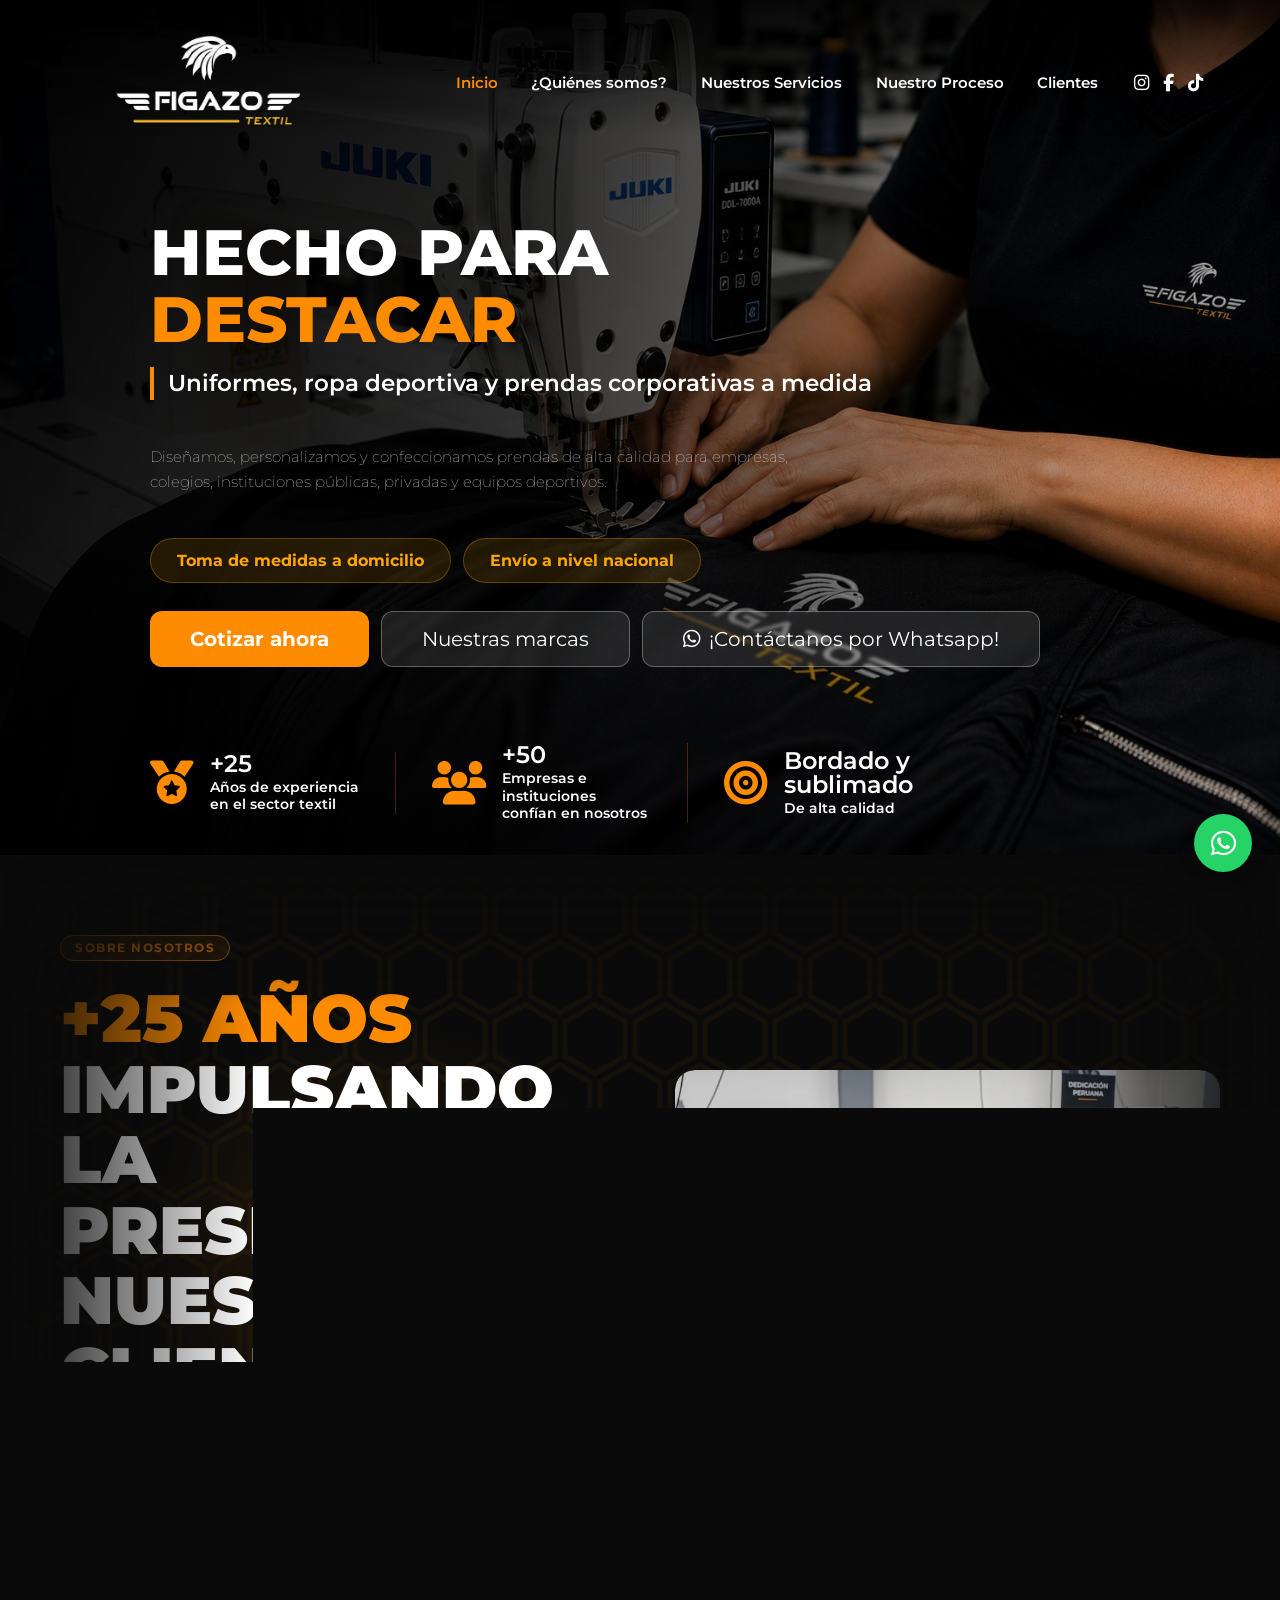
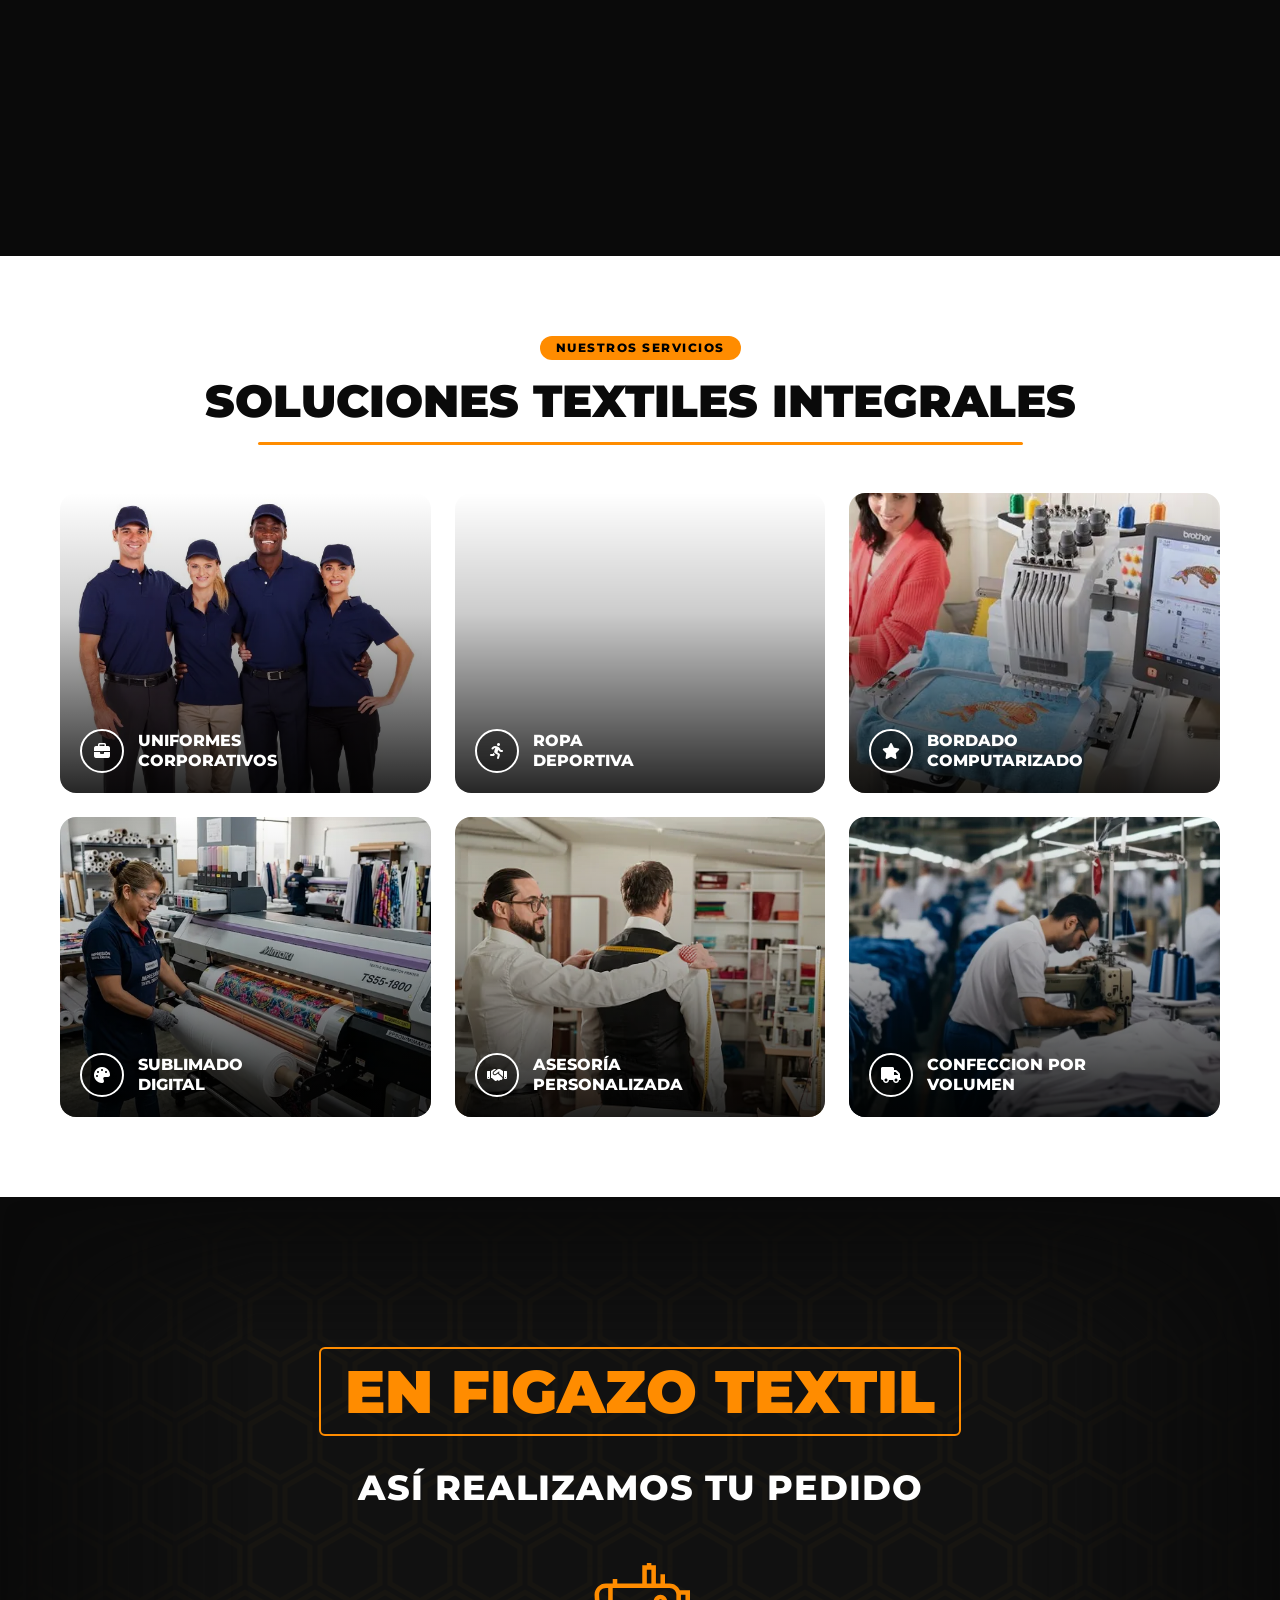
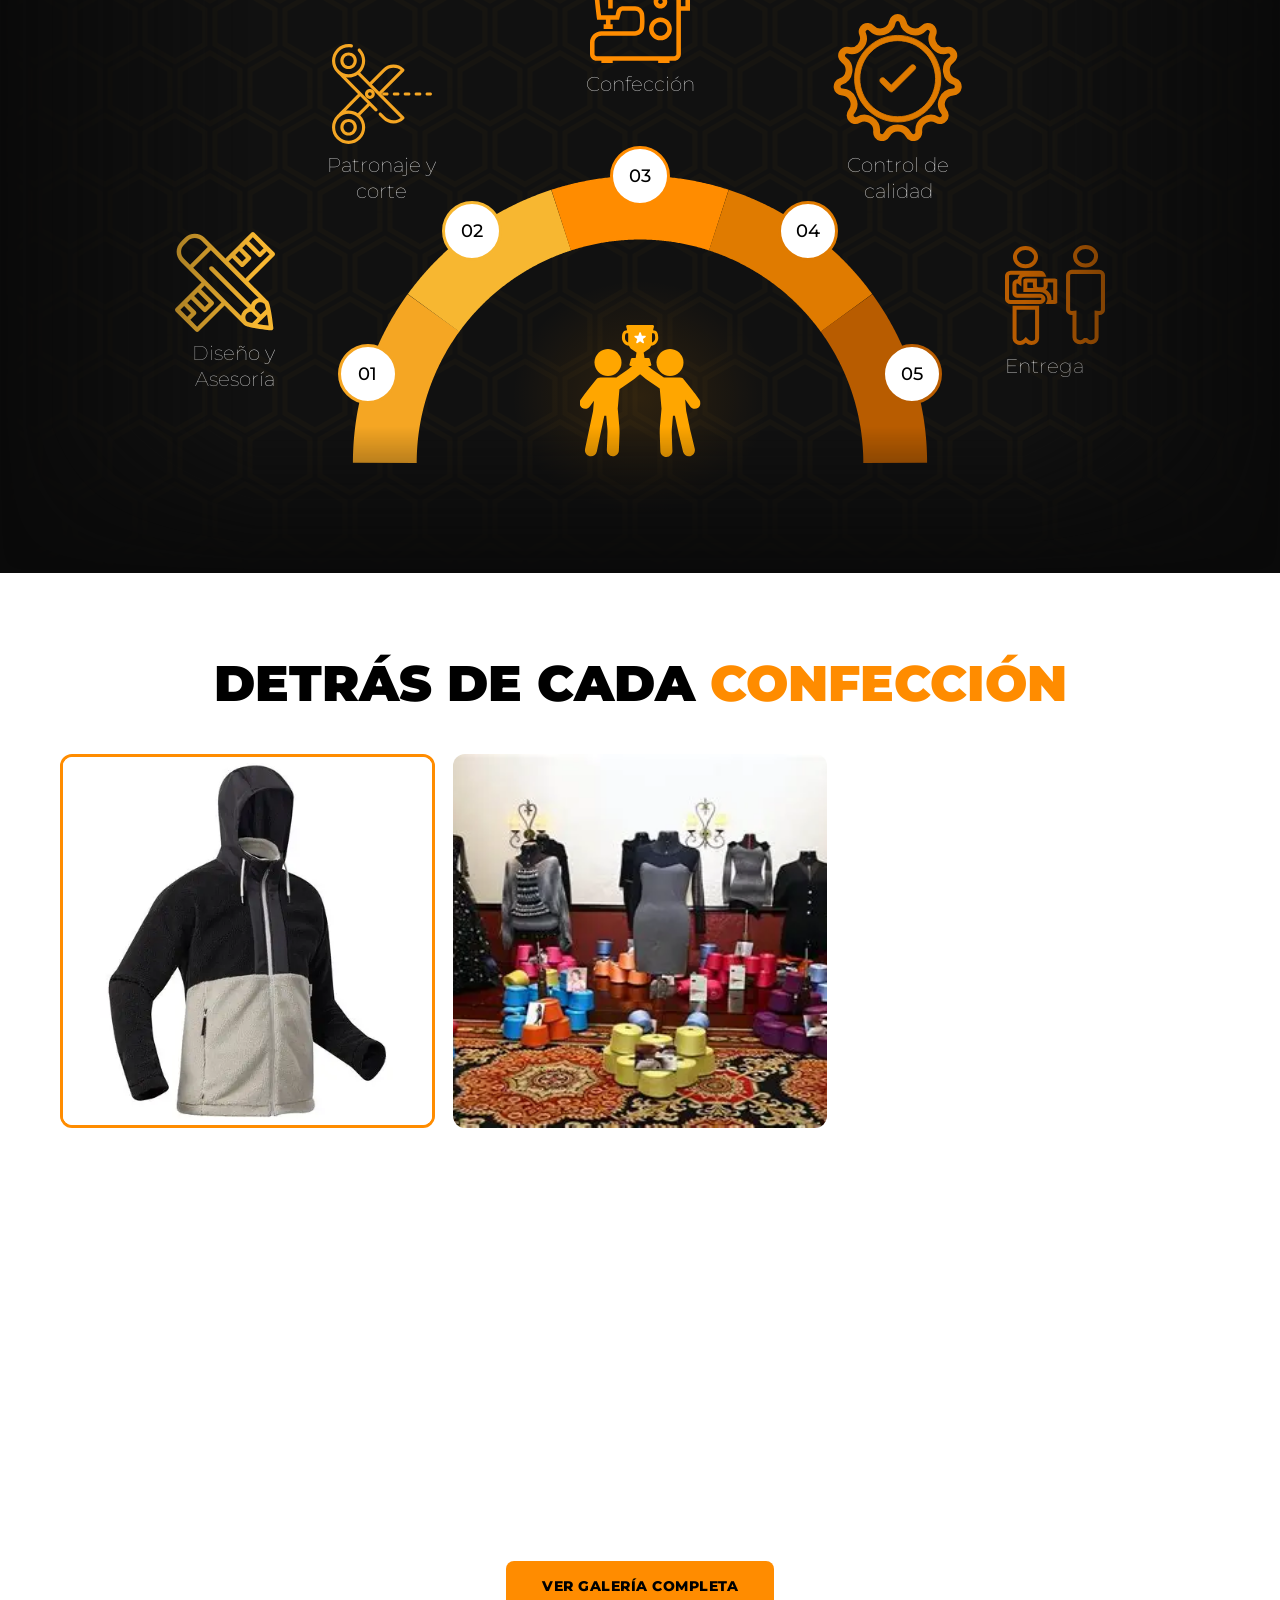
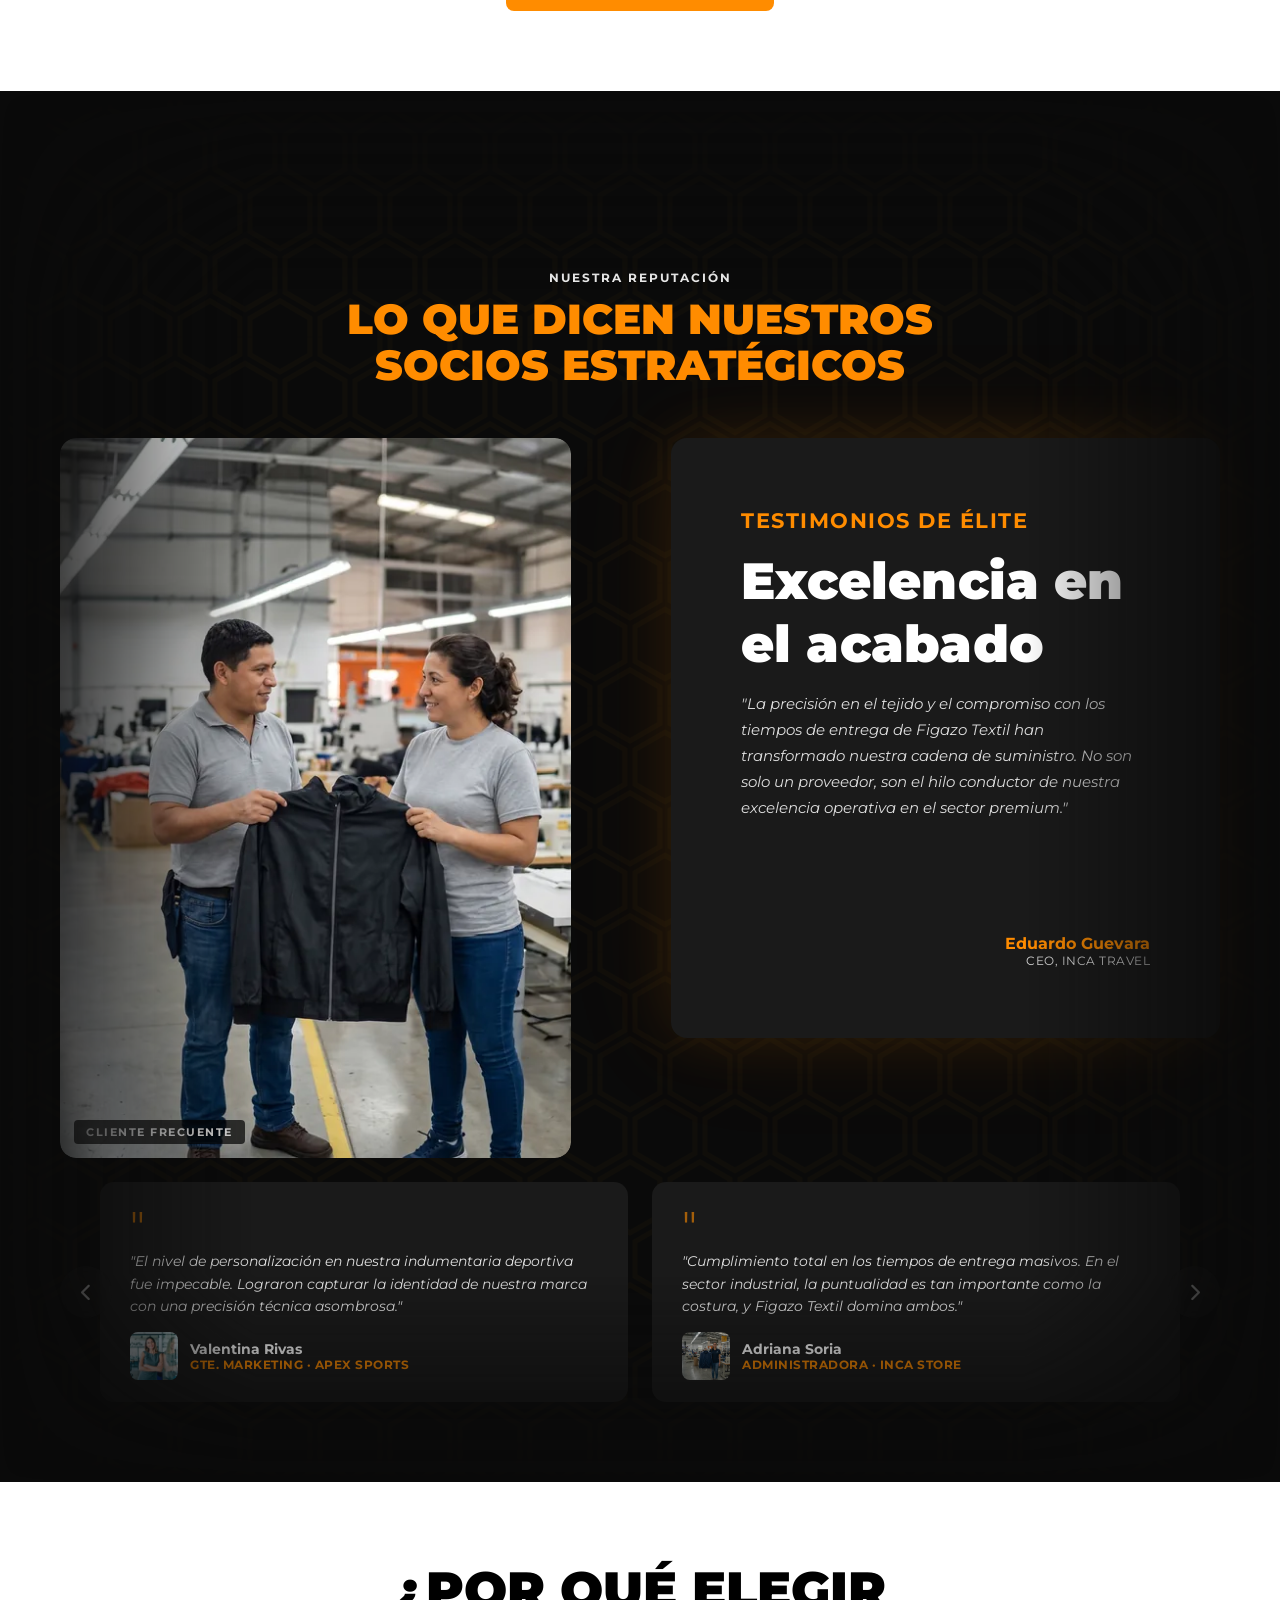
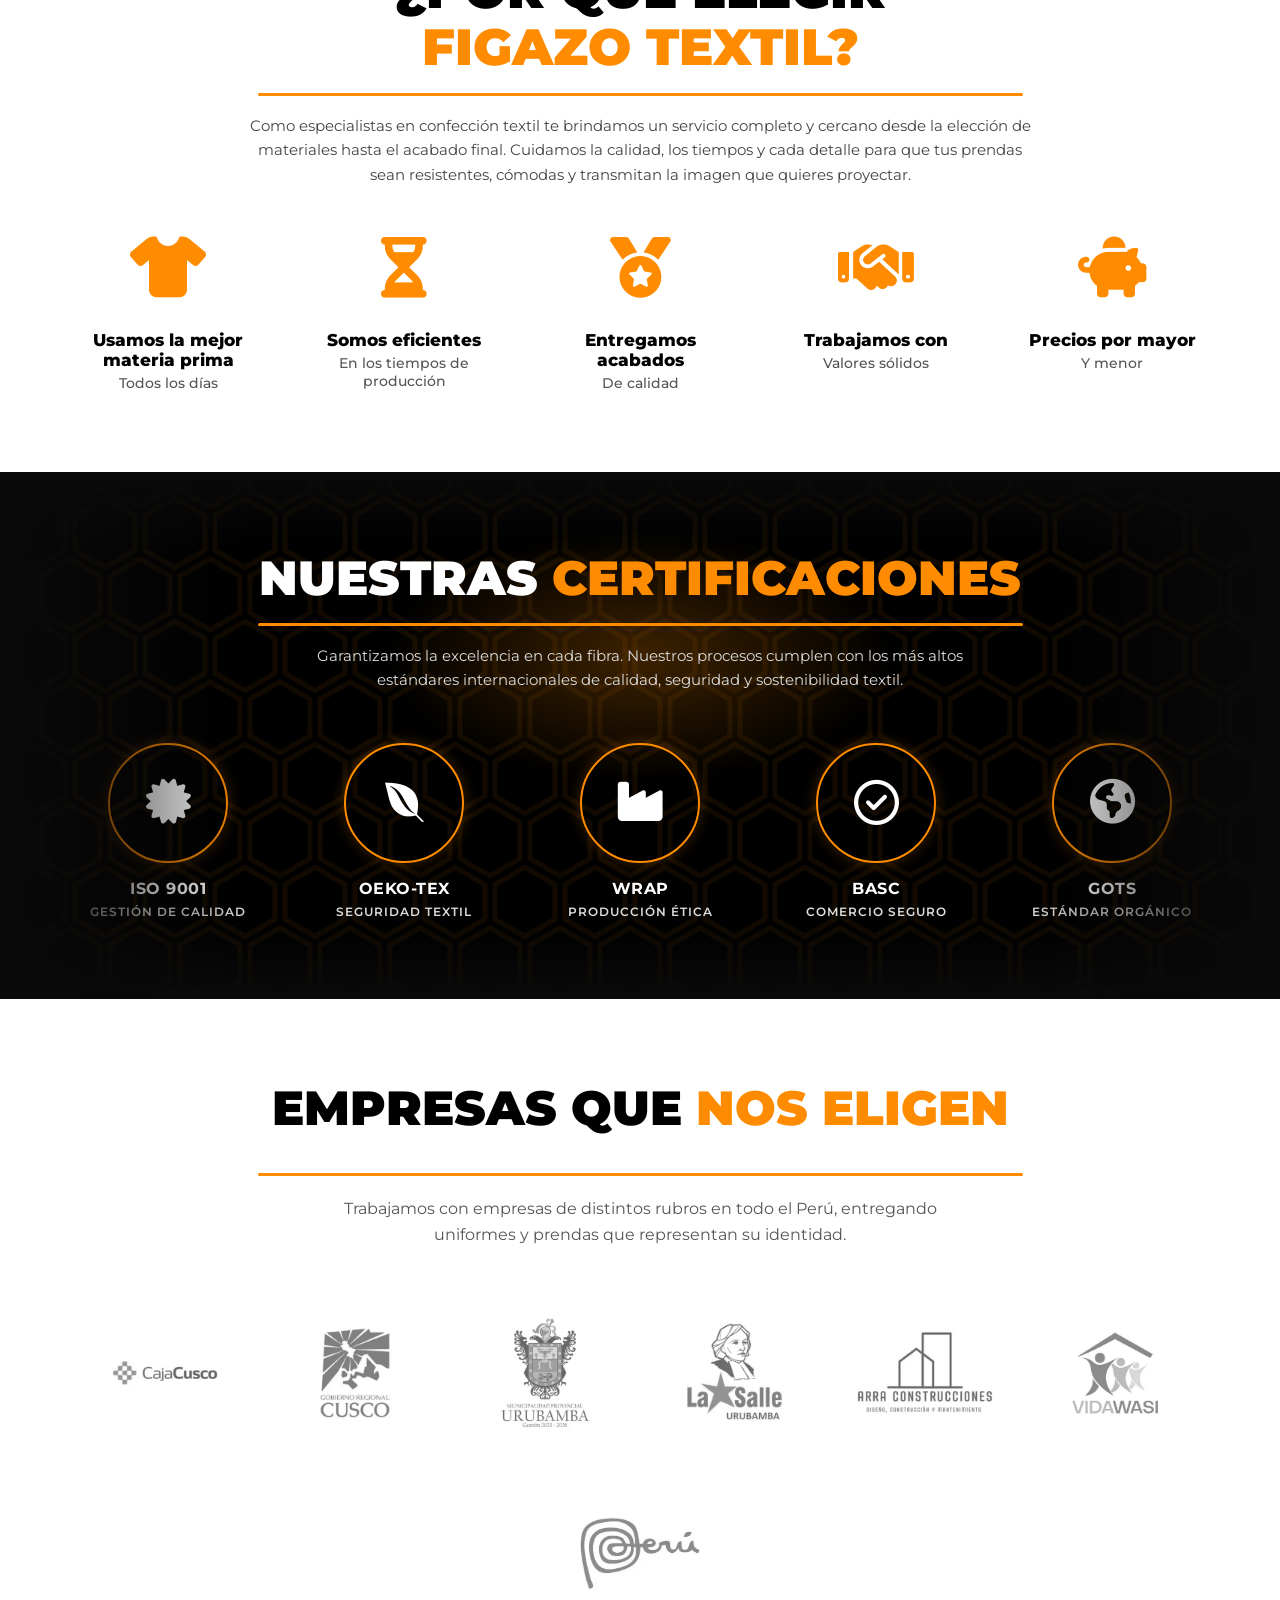
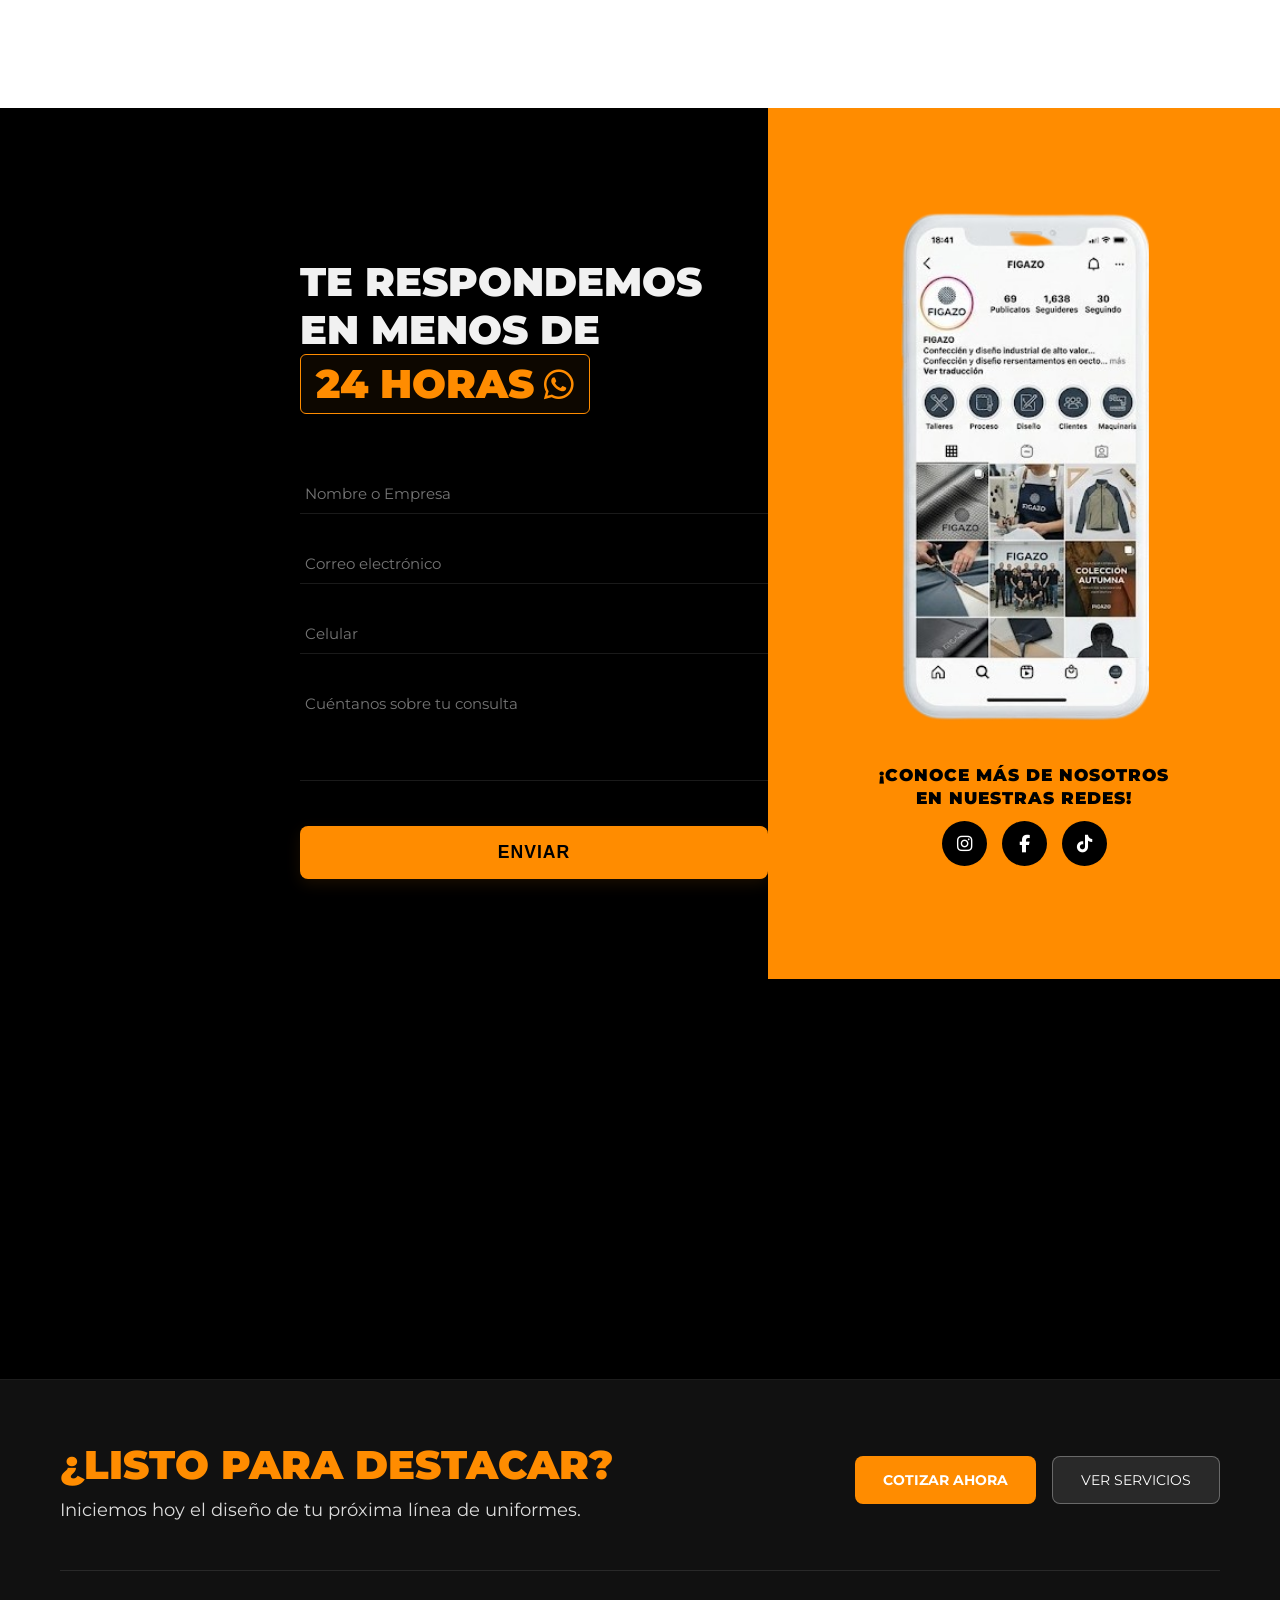
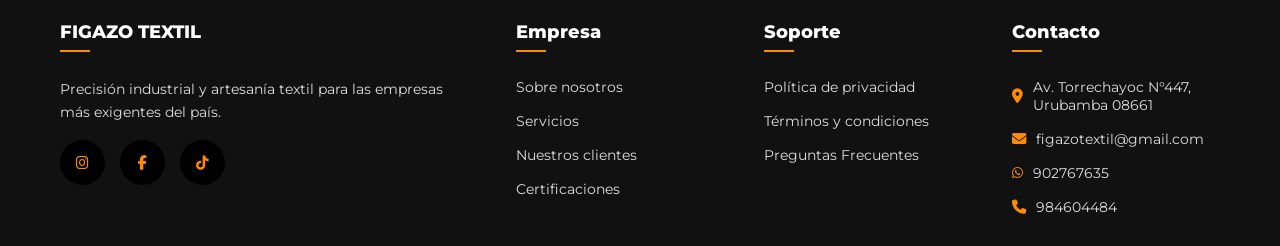
==== commit ebae5314: "Completar el titulo de la pagina de inicio" ====
--- a/index.html
+++ b/index.html
@@ -4,7 +4,7 @@
     <meta charset="UTF-8">
     <meta name="viewport" content="width=device-width, initial-scale=1.0">
     <link rel="stylesheet" href="https://cdnjs.cloudflare.com/ajax/libs/font-awesome/6.5.0/css/all.min.css">
-    <title>Figazo Textil</title>
+    <title>Figazo Textil | Uniformes y ropa deportiva a medida en Perú</title>
 
     <meta name="description" content="Diseñamos y confeccionamos uniformes corporativos, ropa deportiva y prendas personalizadas para empresas, colegios e instituciones. +25 años de experiencia. Envíos a todo el Perú.">
     <link rel="canonical" href="https://figazo-texil.netlify.app/">
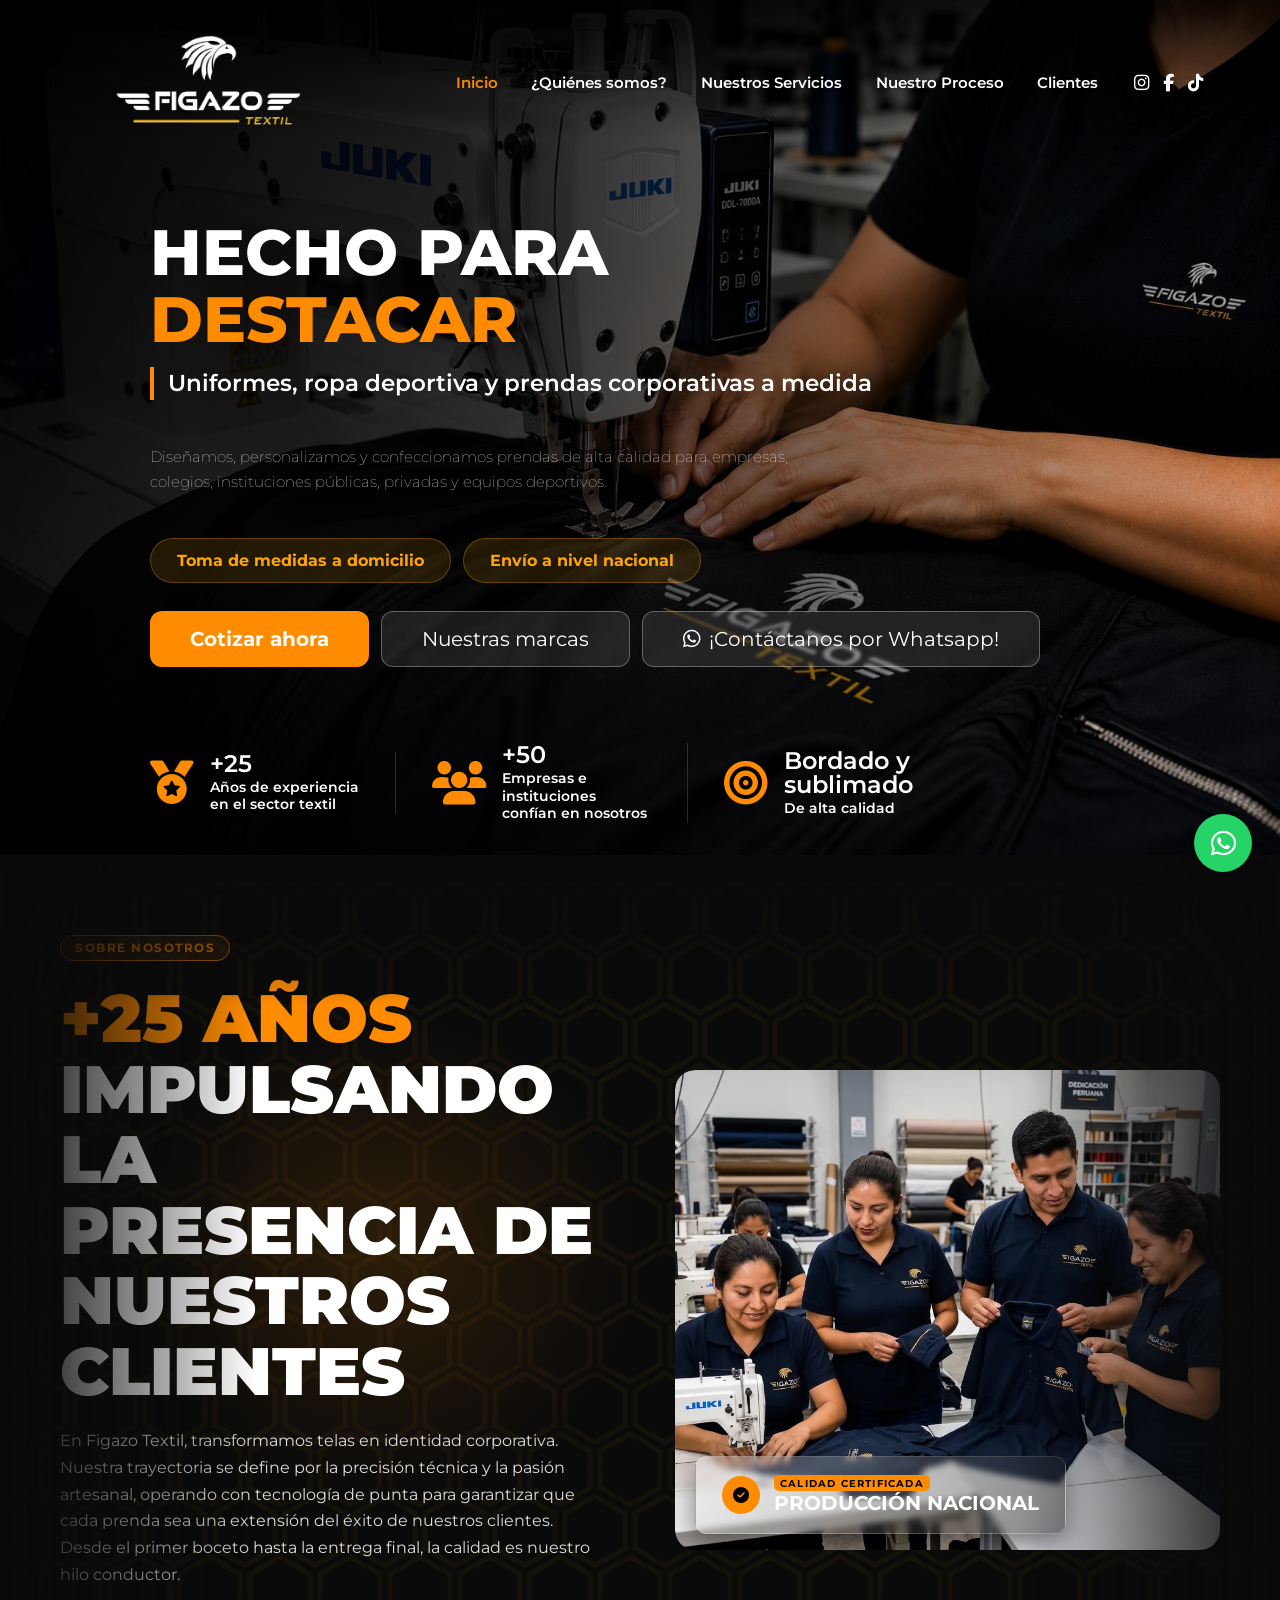
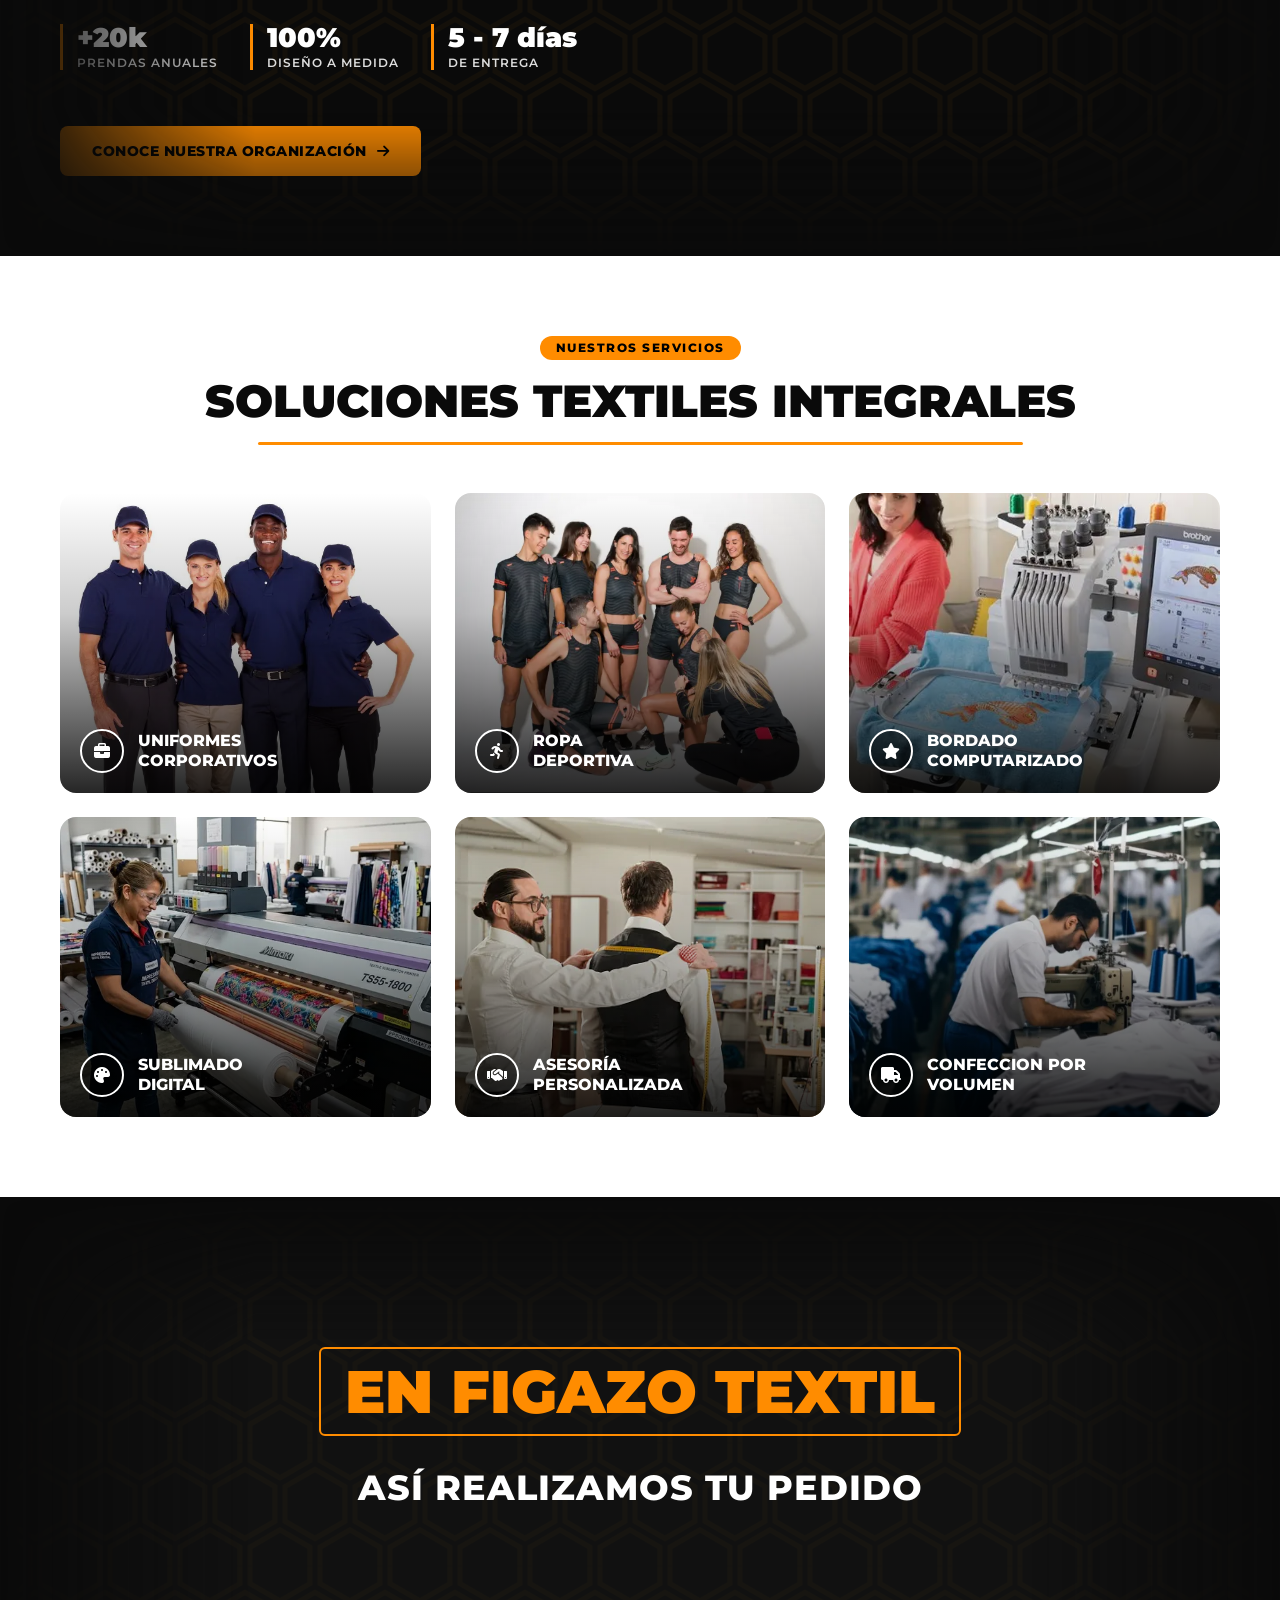
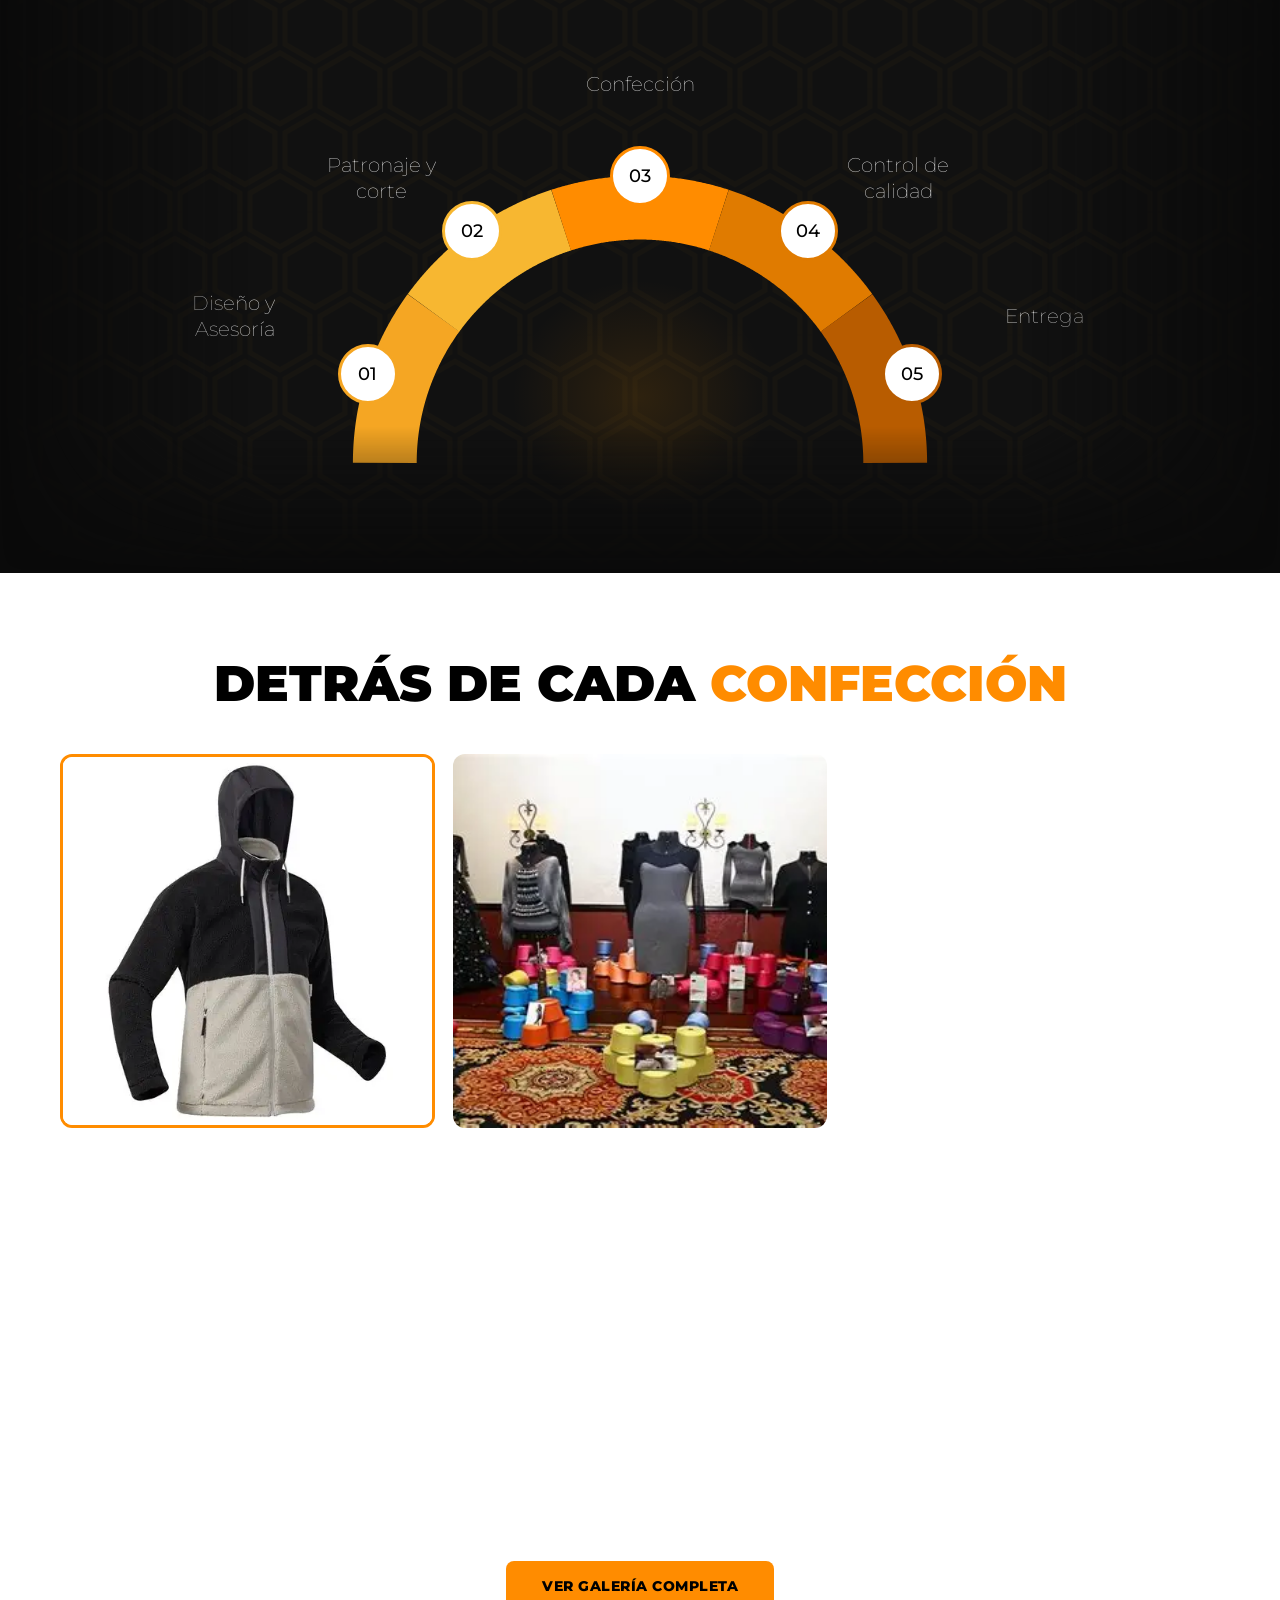
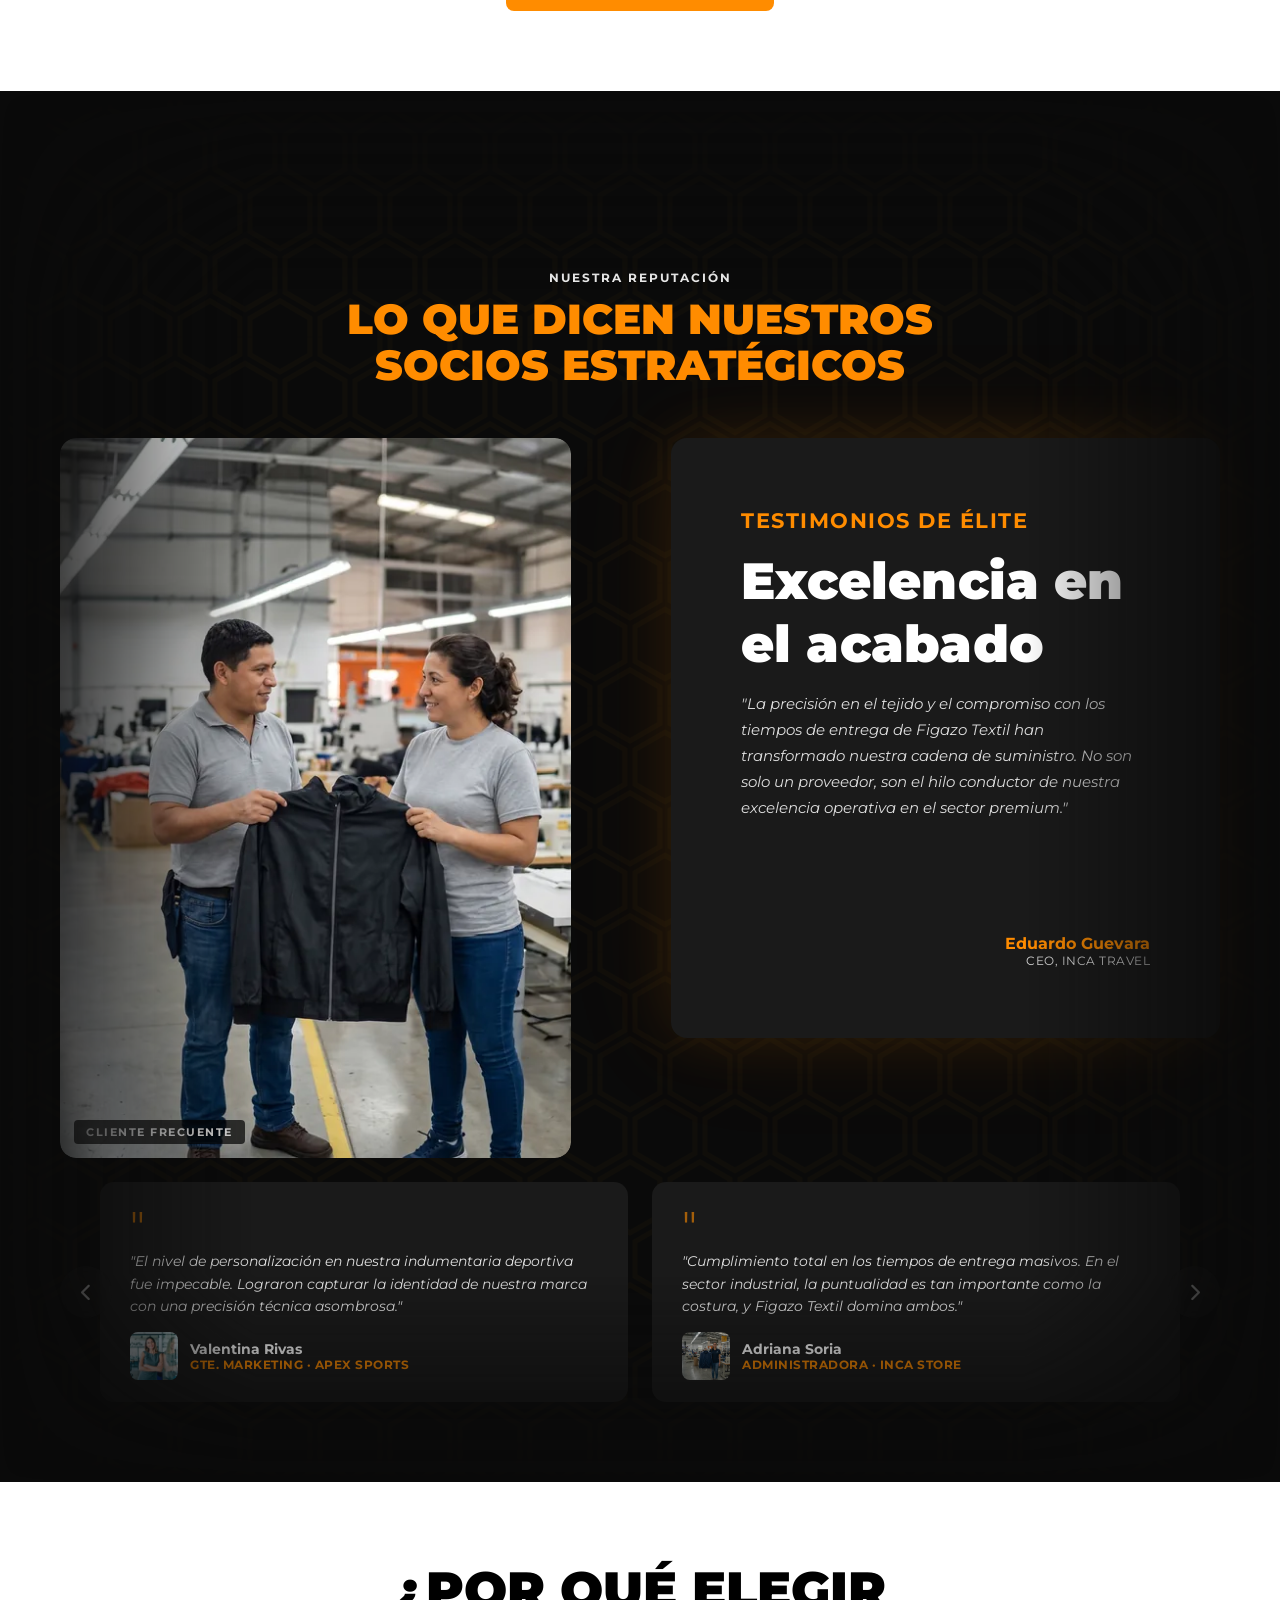
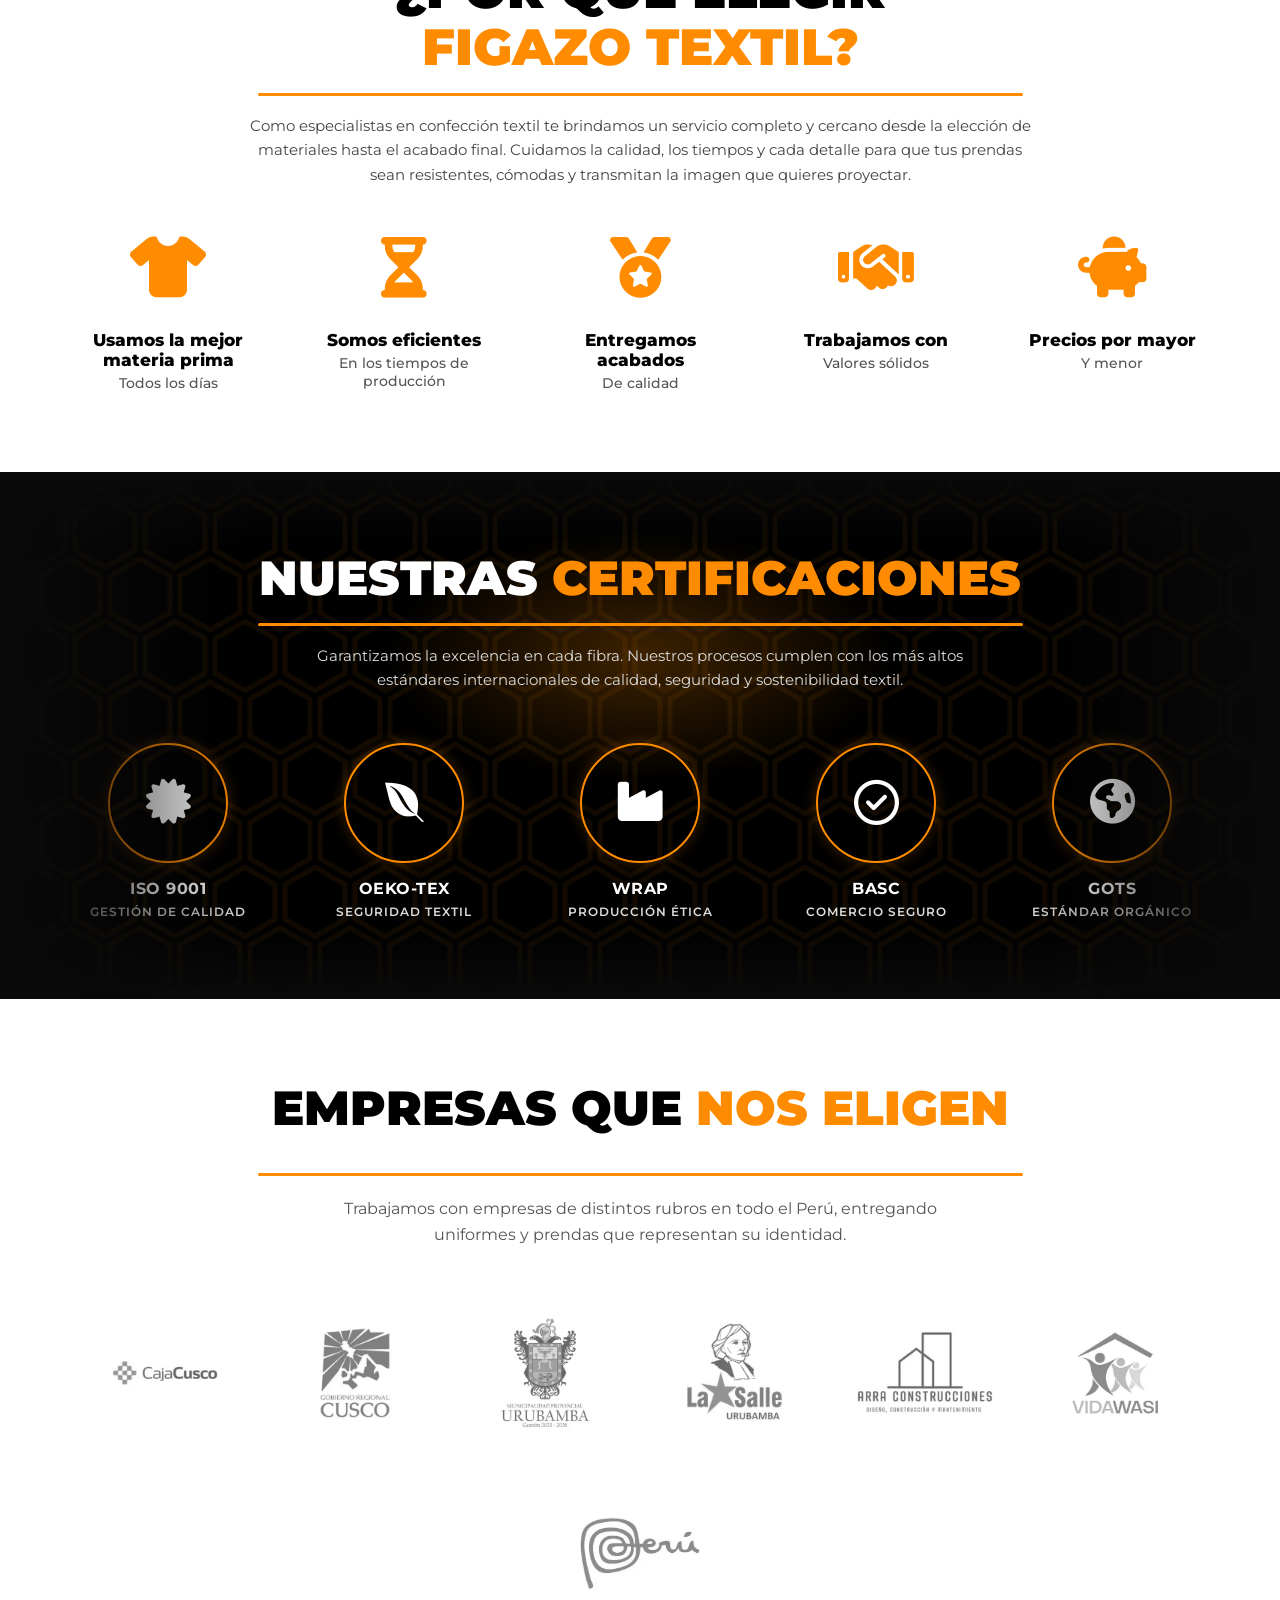
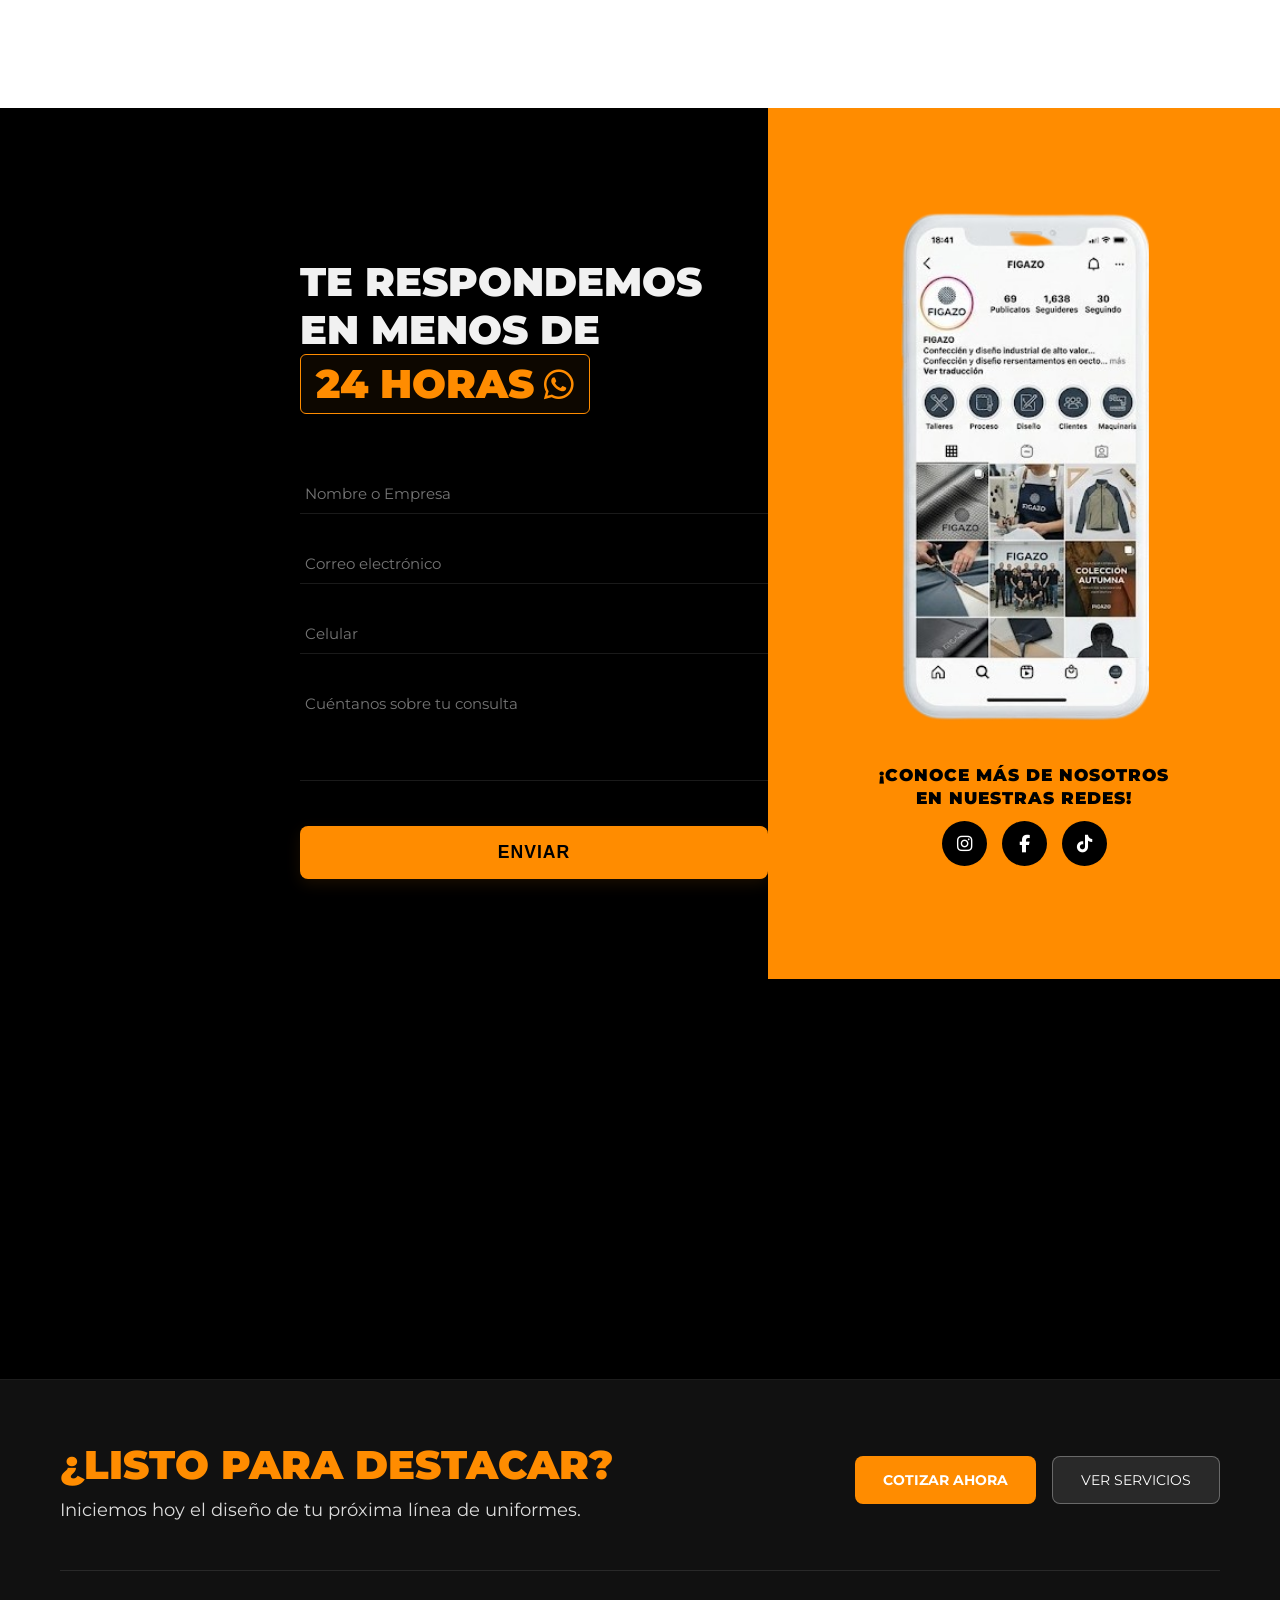
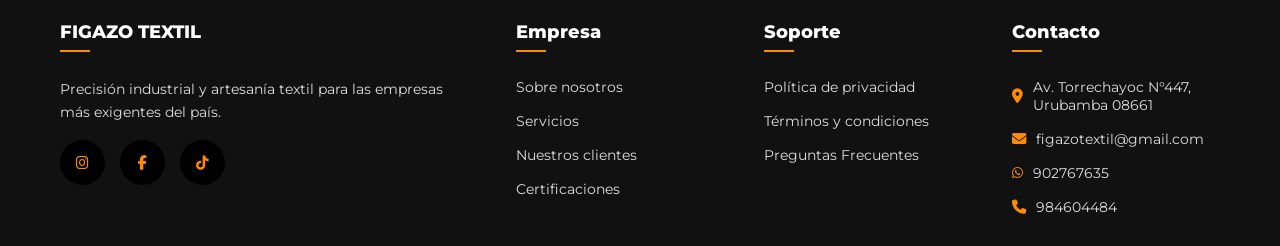
==== commit badaf187: "Activar autocompletado en el formulario de contacto" ====
--- a/index.html
+++ b/index.html
@@ -706,16 +706,16 @@
 <form class="ct-form-minimal" id="formContacto">
 
     <div class="input-line">
-        <input type="text" name="name" placeholder="Nombre o Empresa" required>
+        <input type="text" name="name" placeholder="Nombre o Empresa" autocomplete="name" required>
         <div class="linea"></div>
     </div>
     
     <div class="input-line">
-        <input type="email" name="email" placeholder="Correo electrónico" required>
+        <input type="email" name="email" placeholder="Correo electrónico" autocomplete="email" required>
         <div class="linea"></div>
     </div>
     <div class="input-line">
-        <input type="tel" name="phone" placeholder="Celular" required>
+        <input type="tel" name="phone" placeholder="Celular" autocomplete="tel" required>
         <div class="linea"></div>
     </div>
     
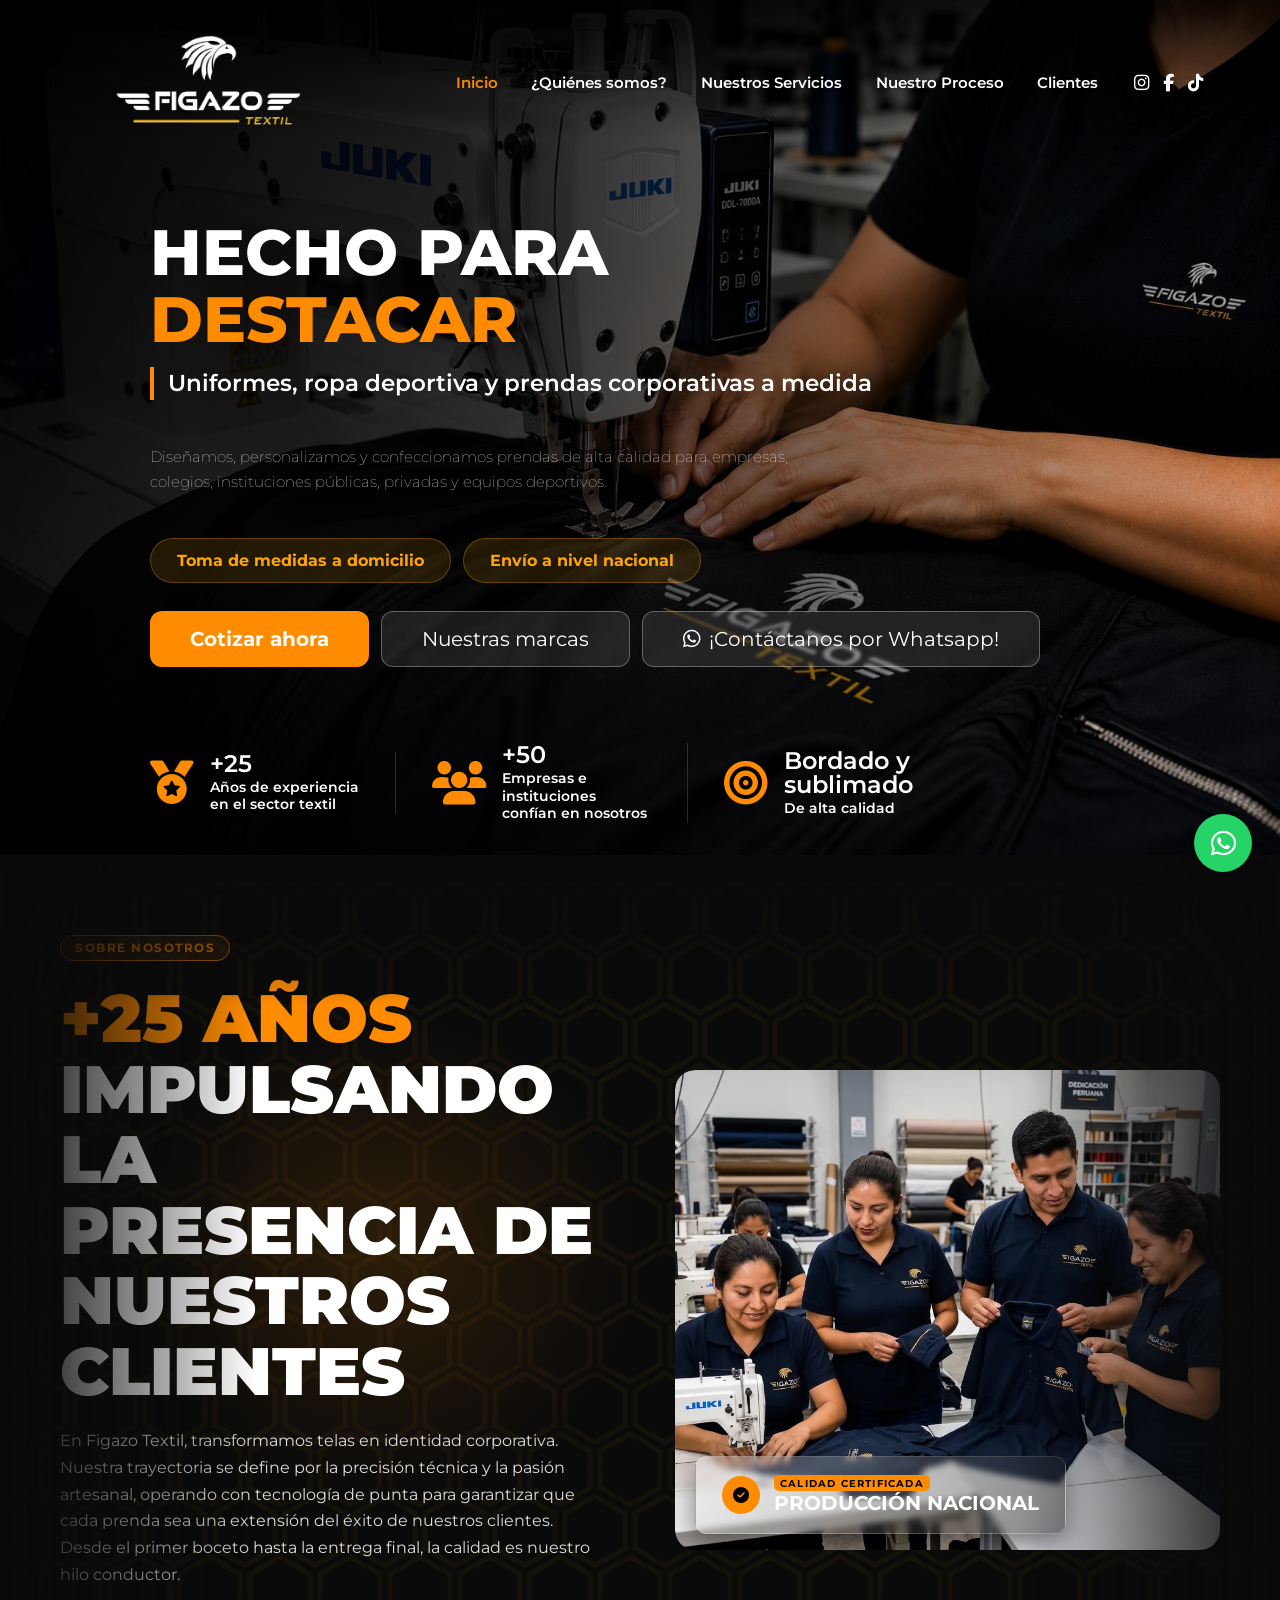
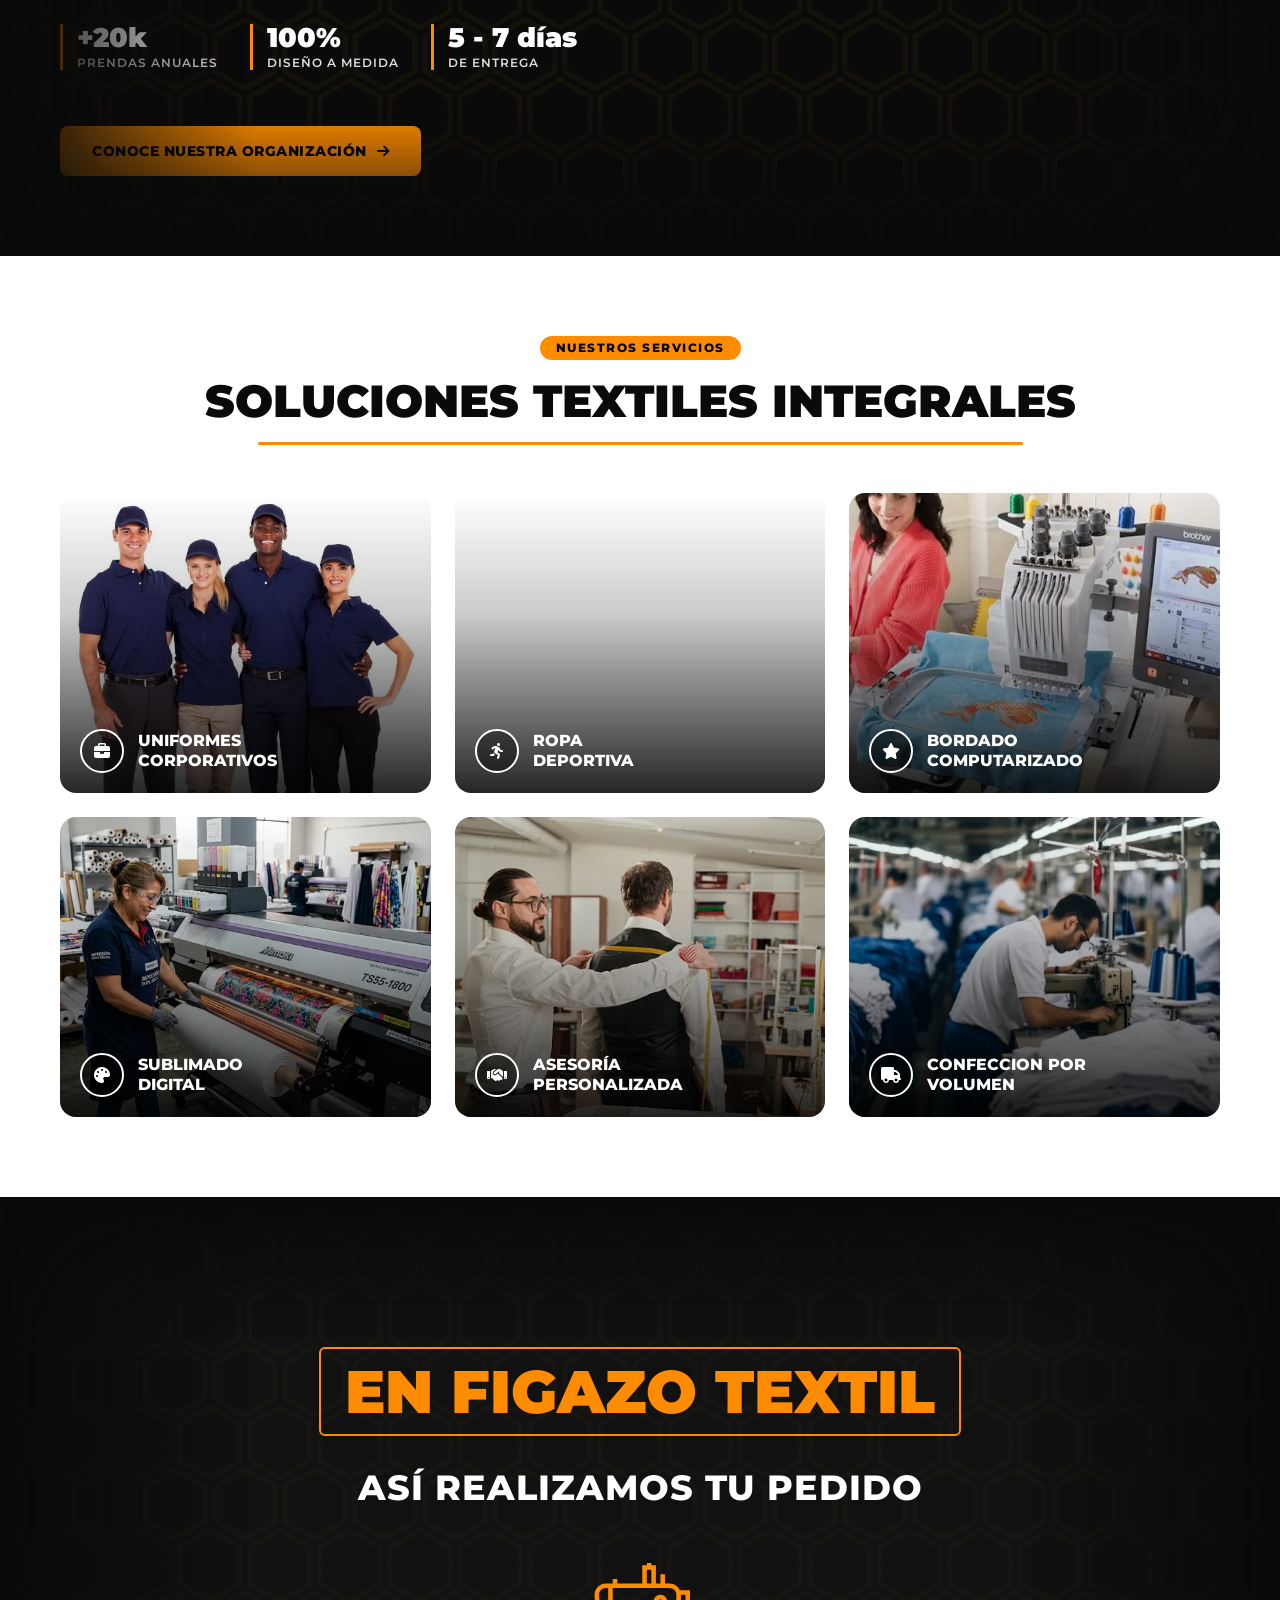
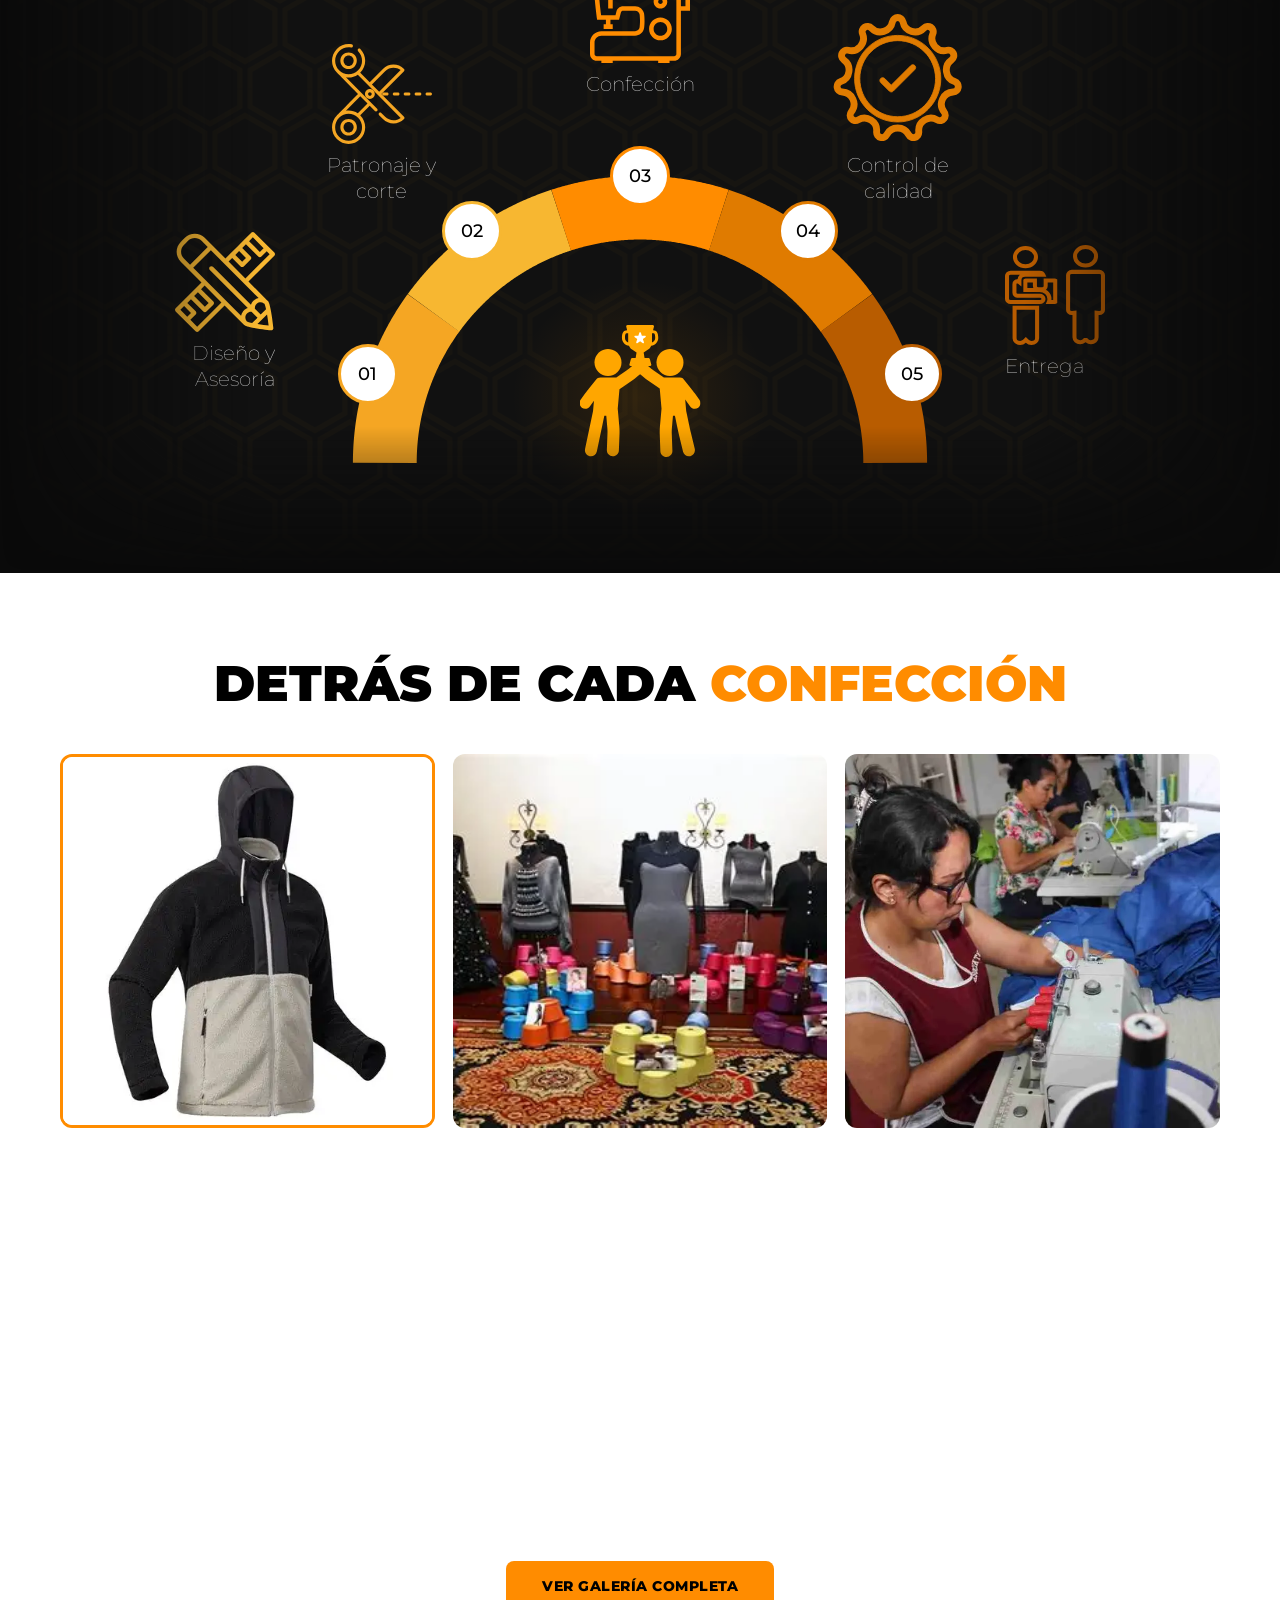
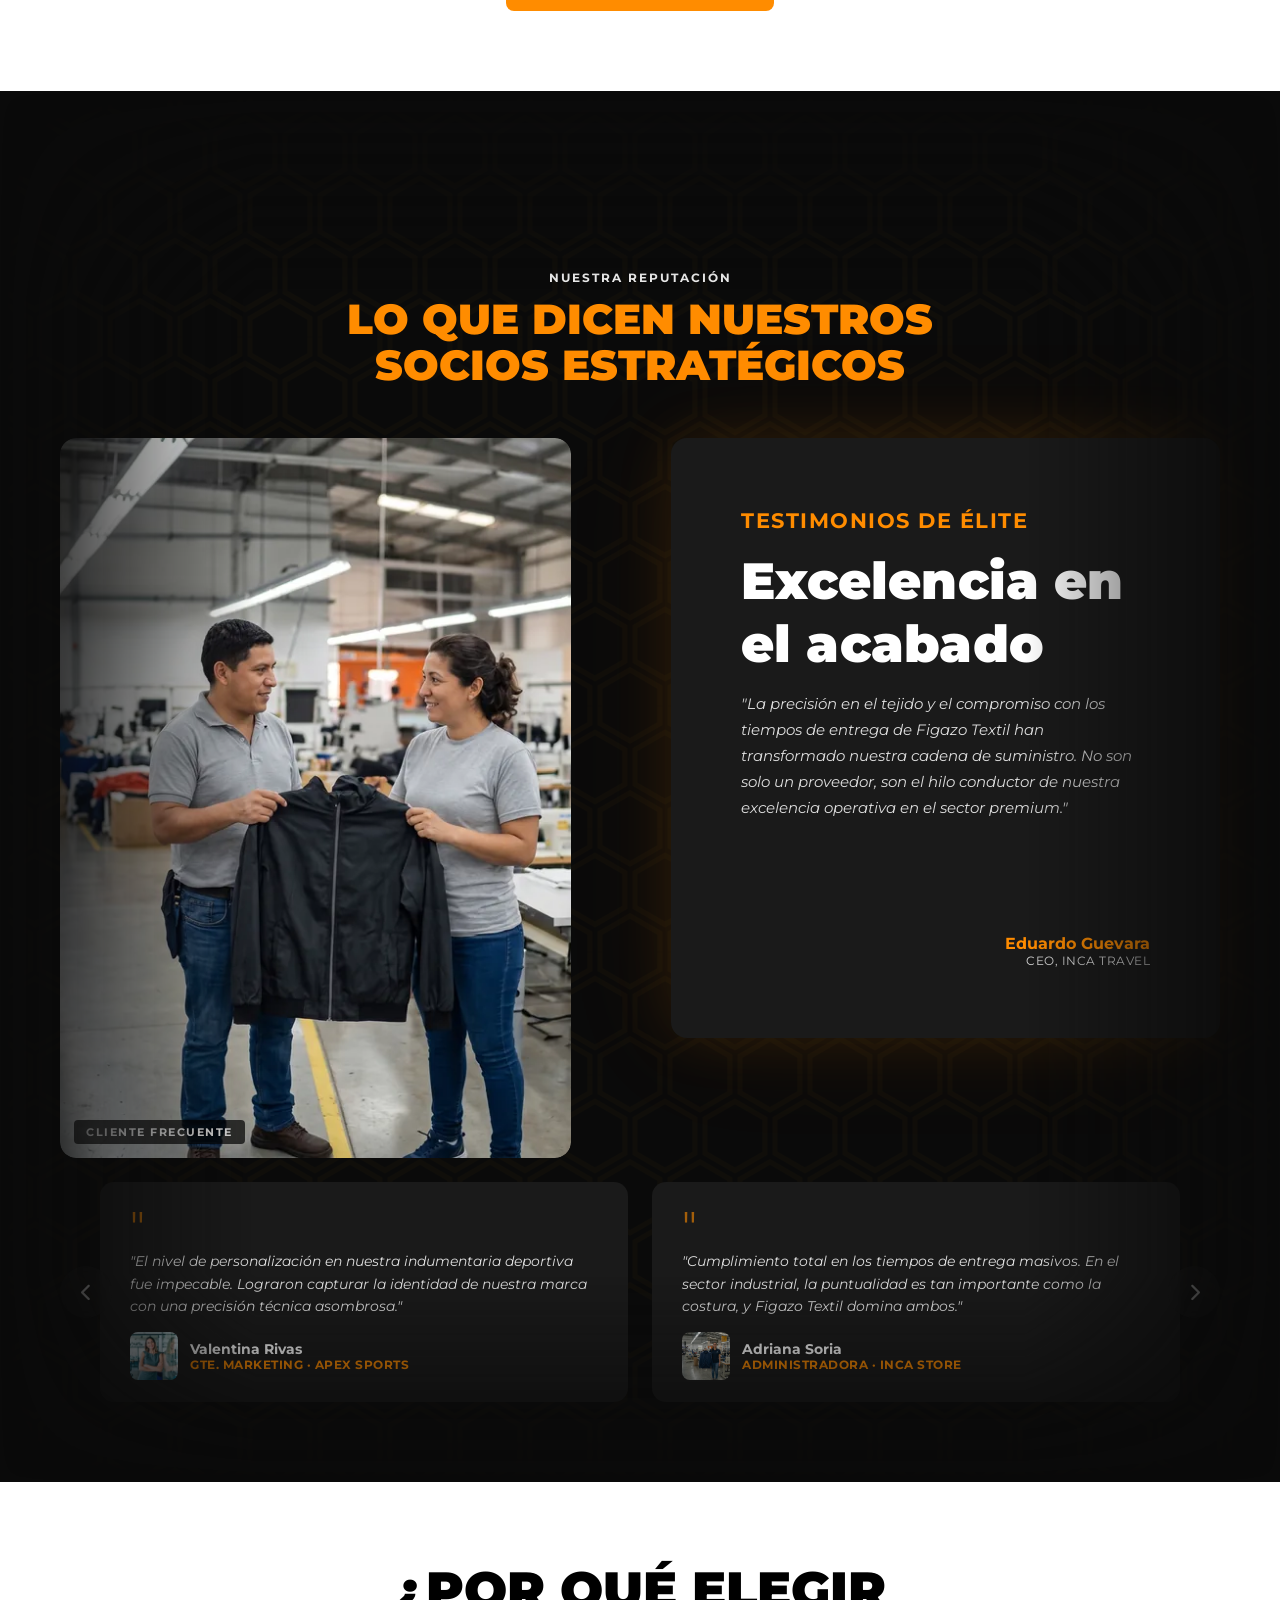
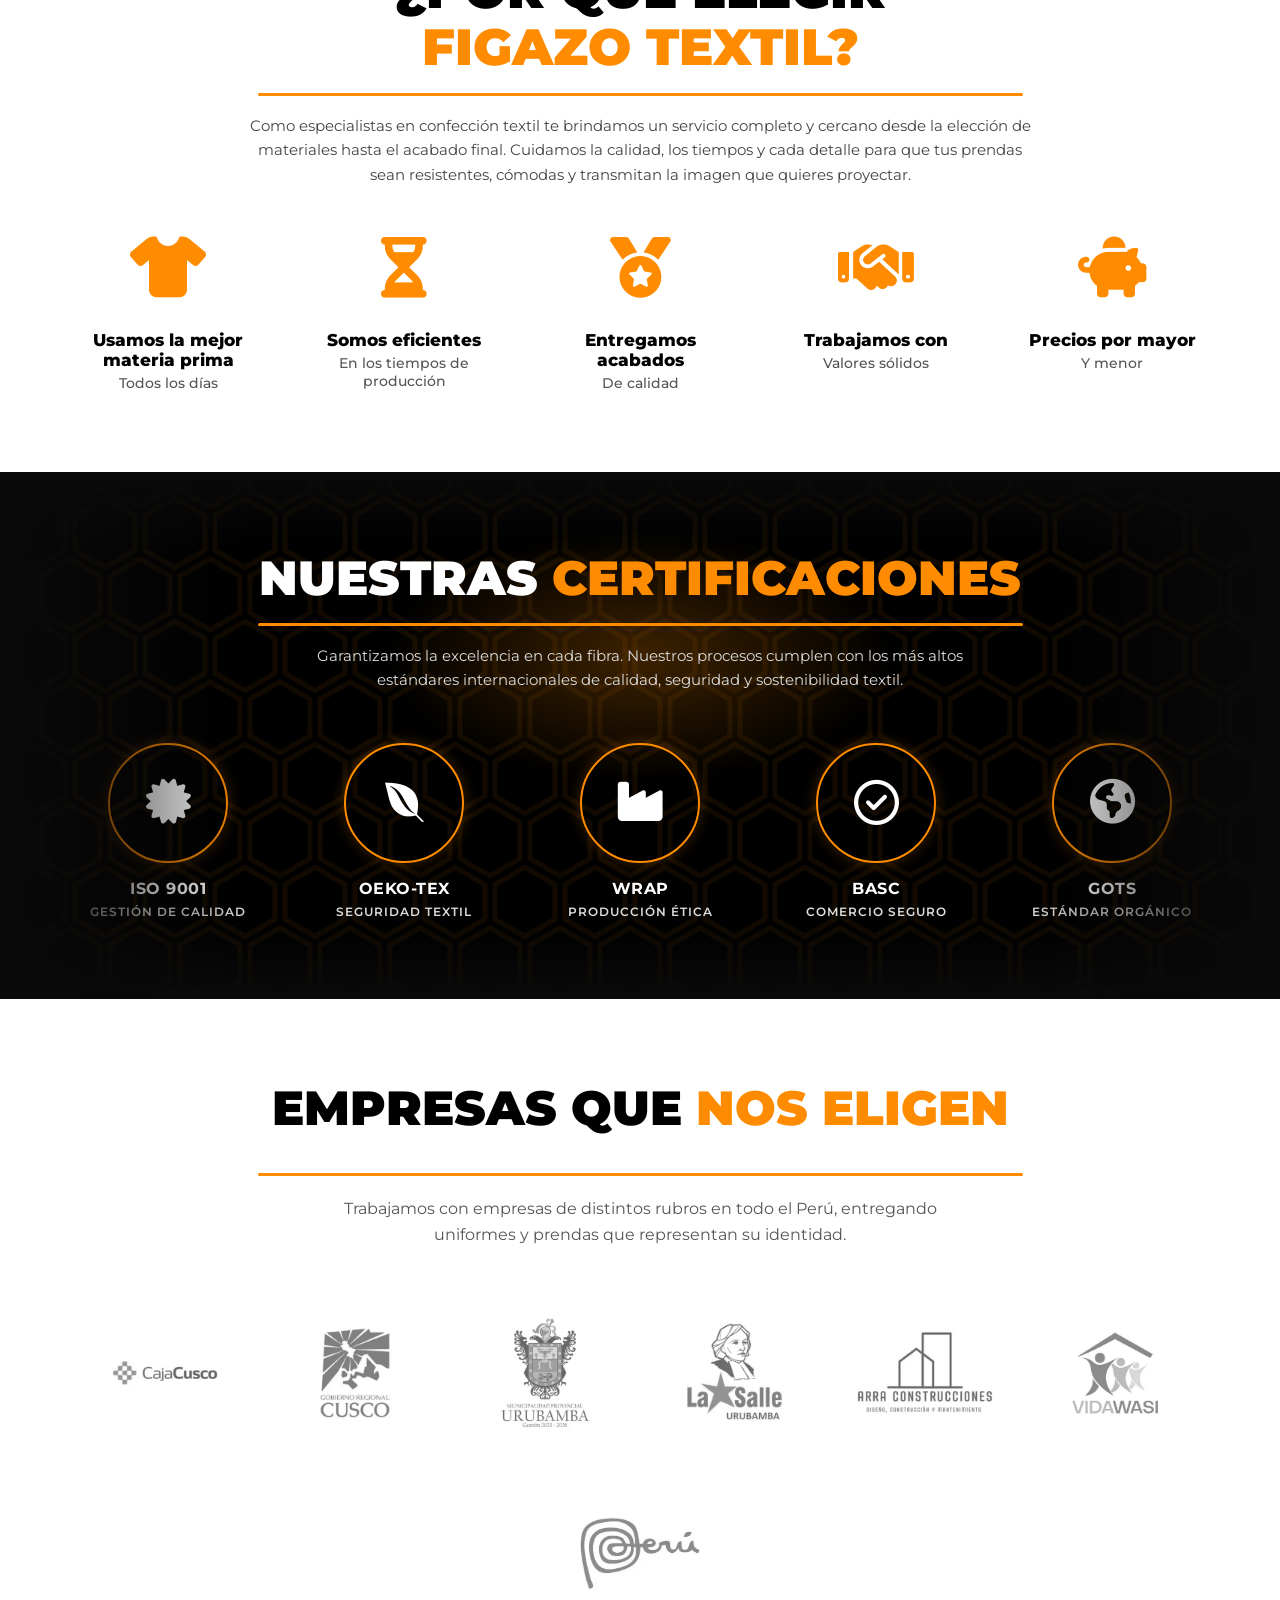
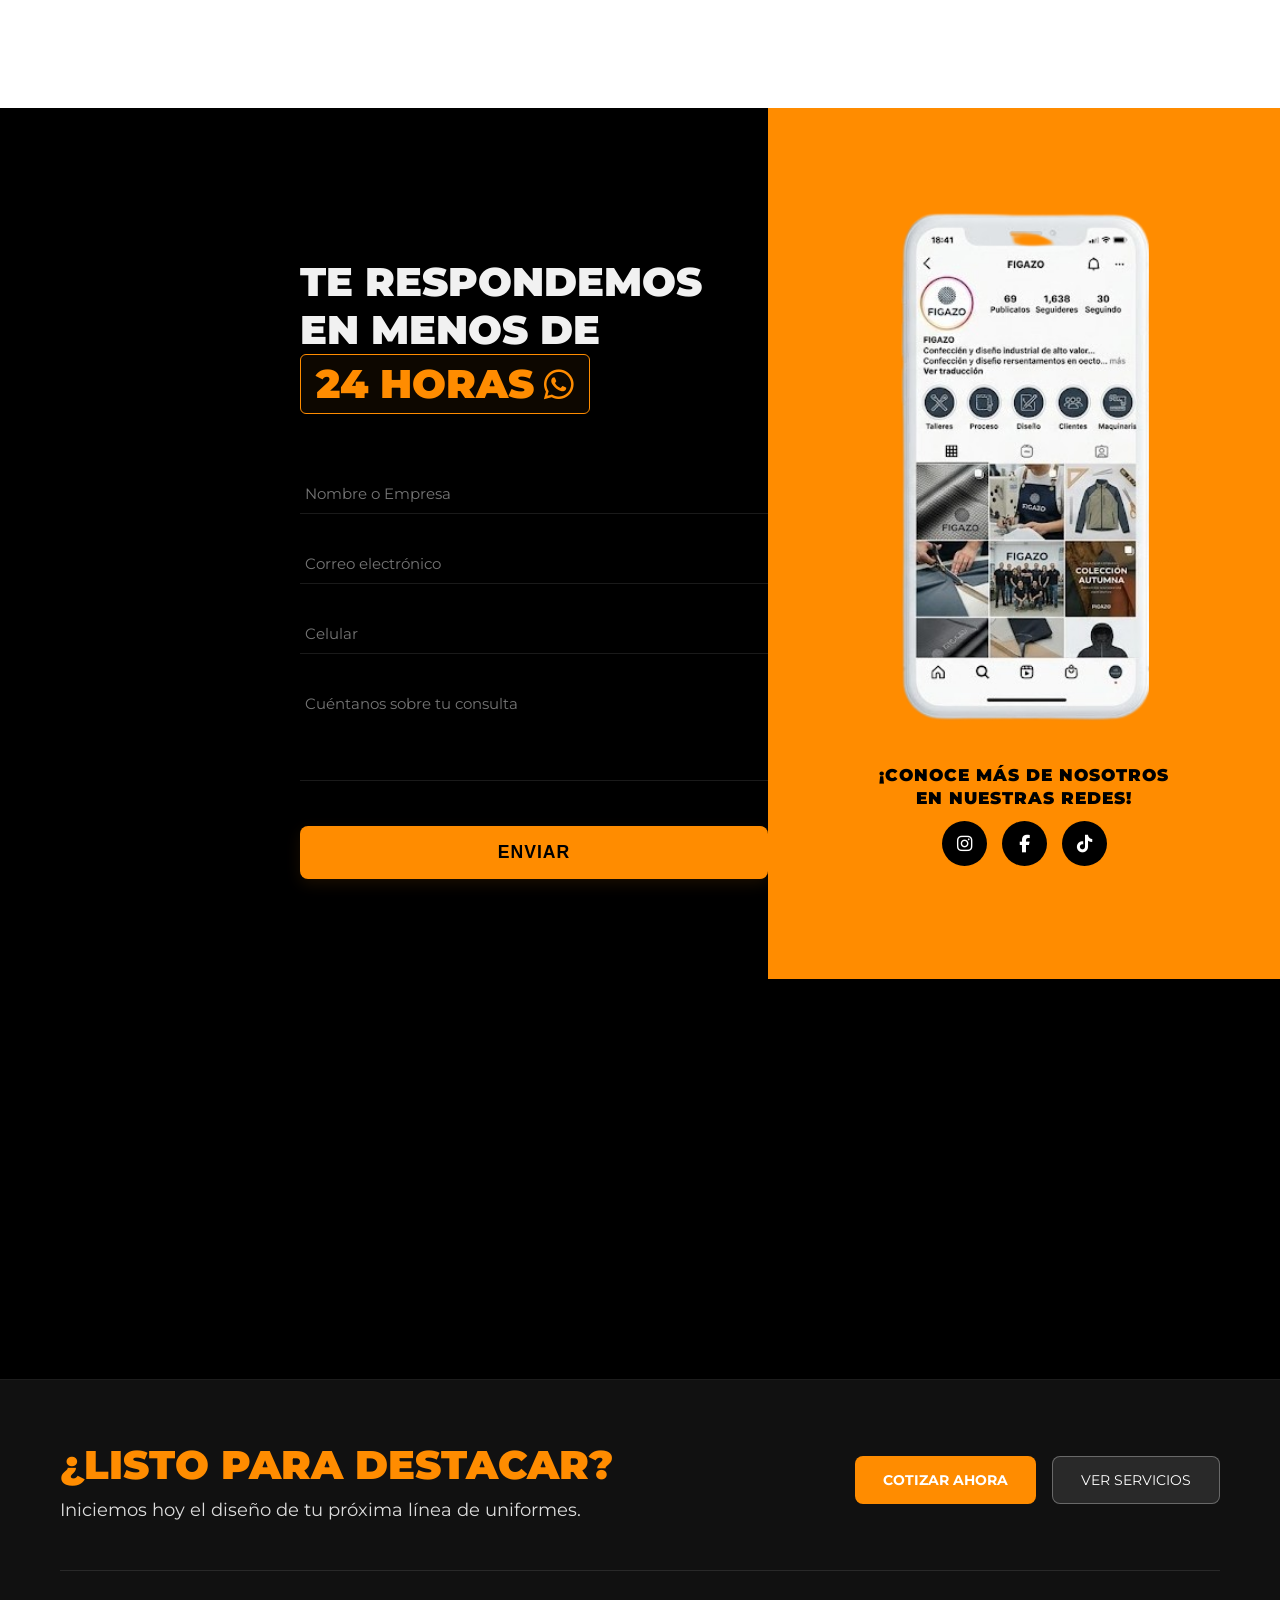
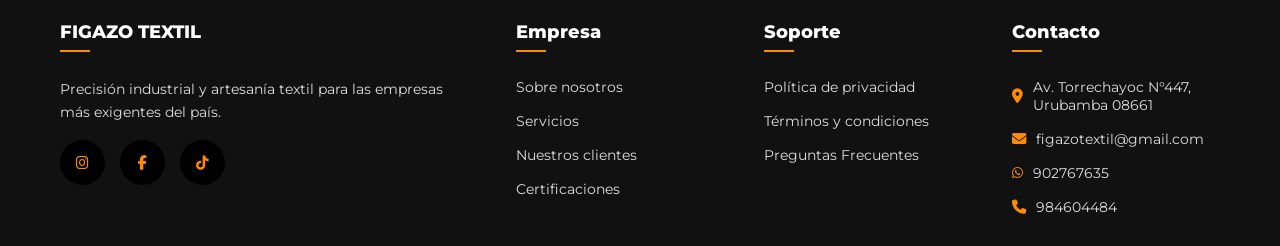
==== commit 60249919: "Agregar etiquetas accesibles en el formulario" ====
--- a/index.html
+++ b/index.html
@@ -706,21 +706,21 @@
 <form class="ct-form-minimal" id="formContacto">
 
     <div class="input-line">
-        <input type="text" name="name" placeholder="Nombre o Empresa" autocomplete="name" required>
+        <input type="text" name="name" placeholder="Nombre o Empresa" aria-label="Nombre o empresa" autocomplete="name" required>
         <div class="linea"></div>
     </div>
     
     <div class="input-line">
-        <input type="email" name="email" placeholder="Correo electrónico" autocomplete="email" required>
+        <input type="email" name="email" placeholder="Correo electrónico" aria-label="Correo electrónico" autocomplete="email" required>
         <div class="linea"></div>
     </div>
     <div class="input-line">
-        <input type="tel" name="phone" placeholder="Celular" autocomplete="tel" required>
+        <input type="tel" name="phone" placeholder="Celular" aria-label="Celular" autocomplete="tel" required>
         <div class="linea"></div>
     </div>
     
     <div class="input-line">
-        <textarea name="message" placeholder="Cuéntanos sobre tu consulta" rows="4"></textarea>
+        <textarea name="message" placeholder="Cuéntanos sobre tu consulta" aria-label="Tu consulta" rows="4"></textarea>
         <div class="linea"></div>
     </div>
     
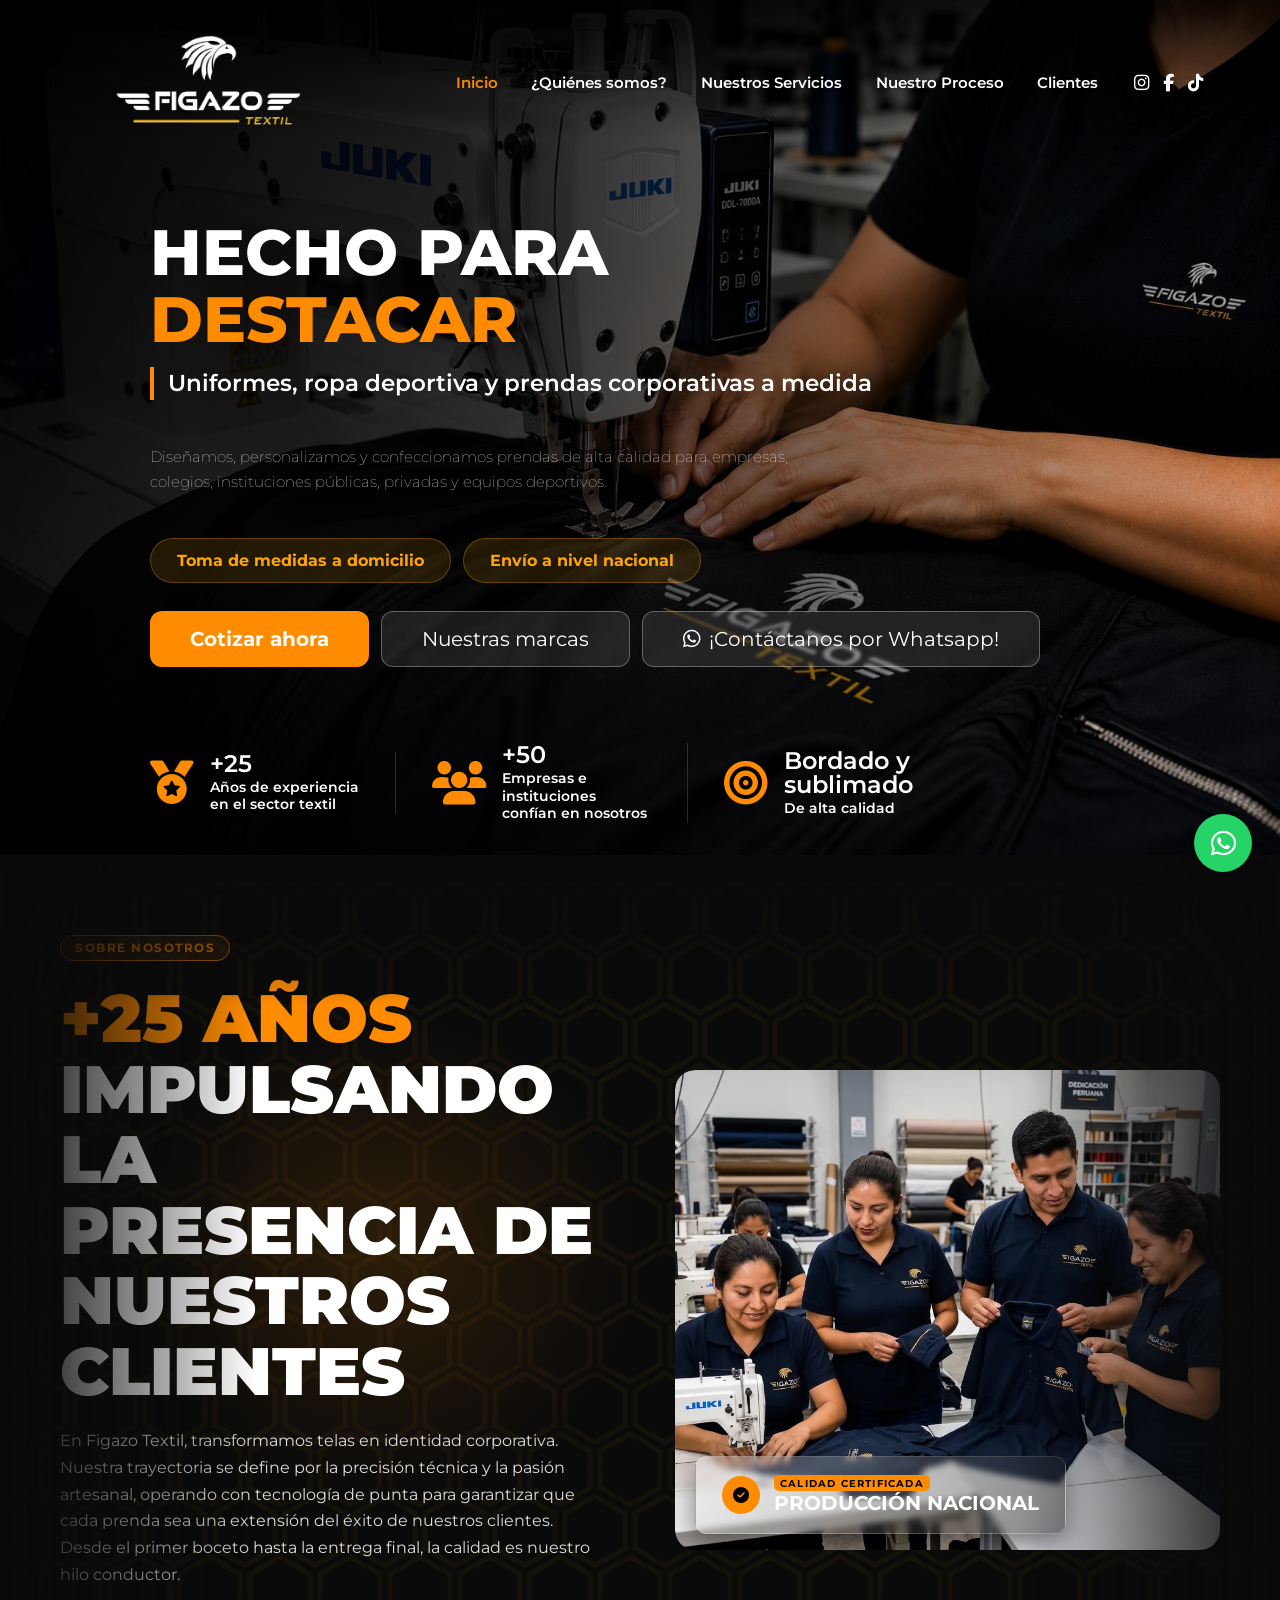
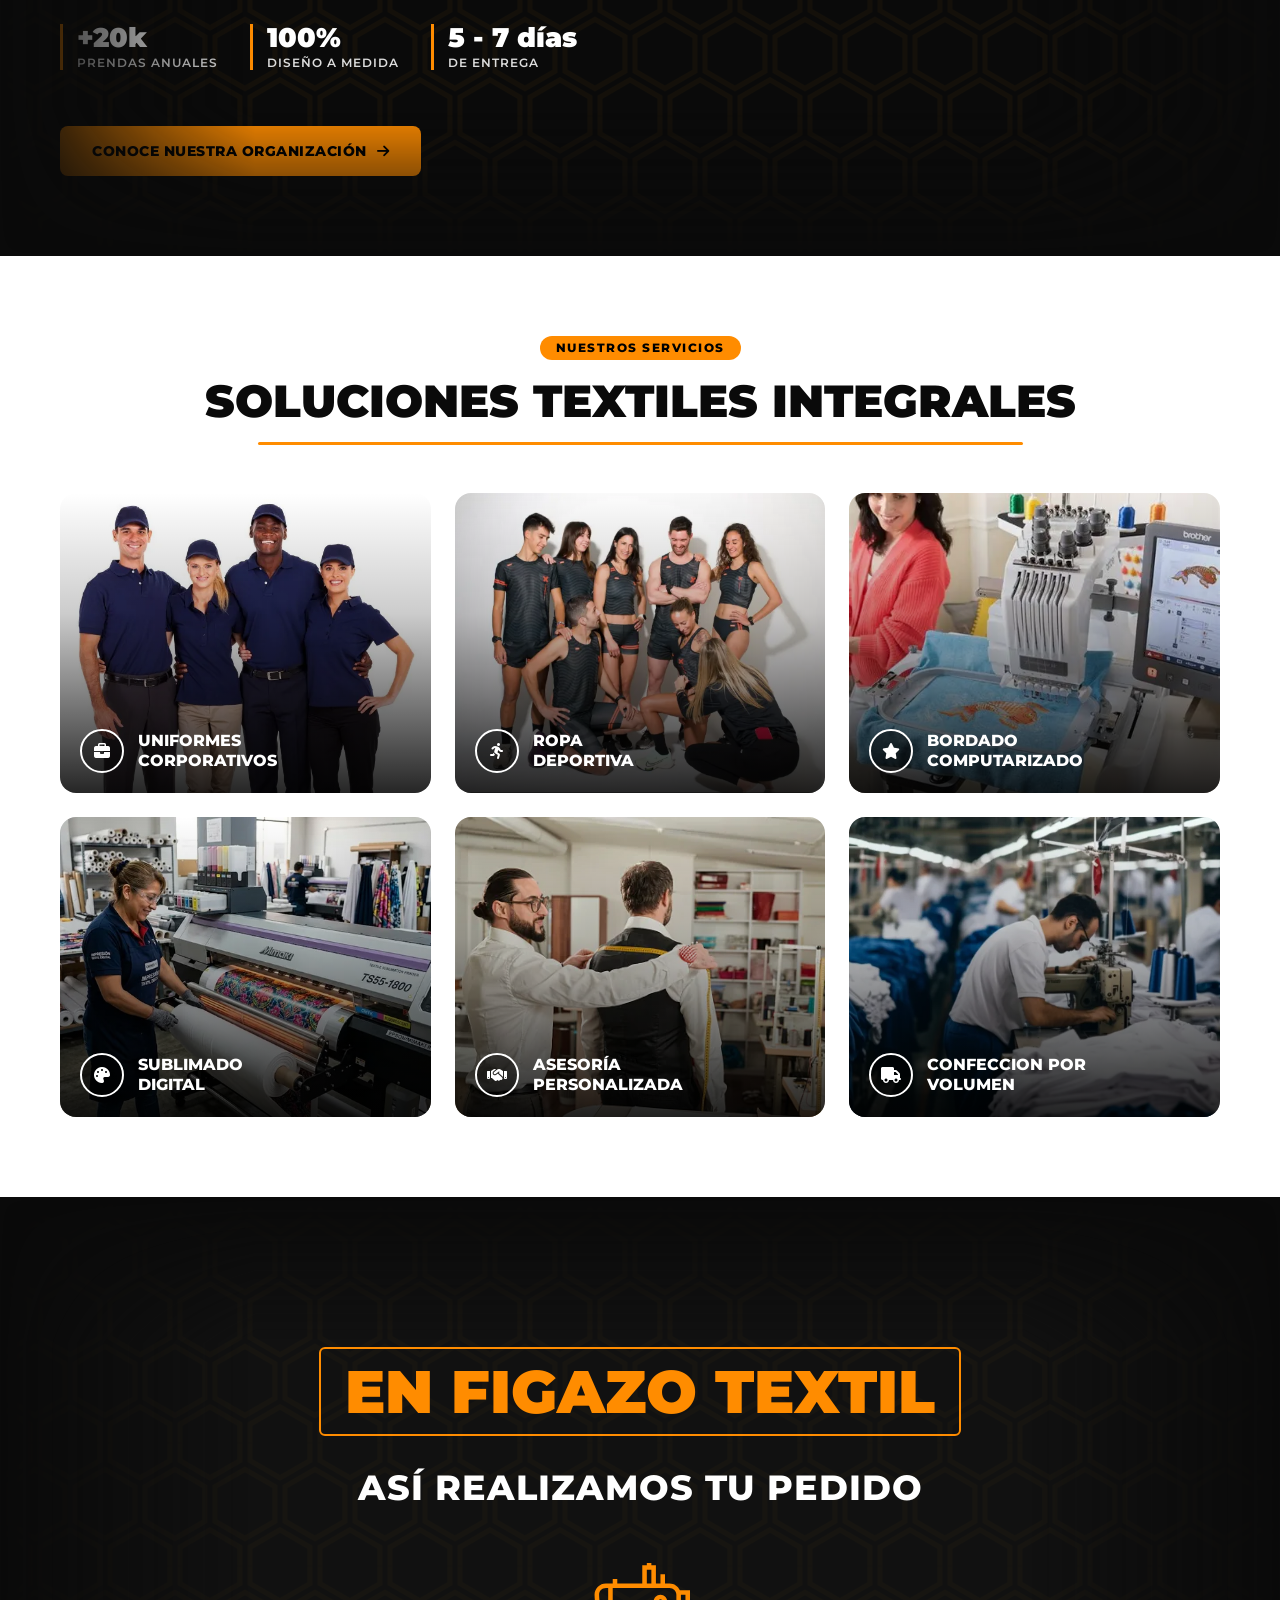
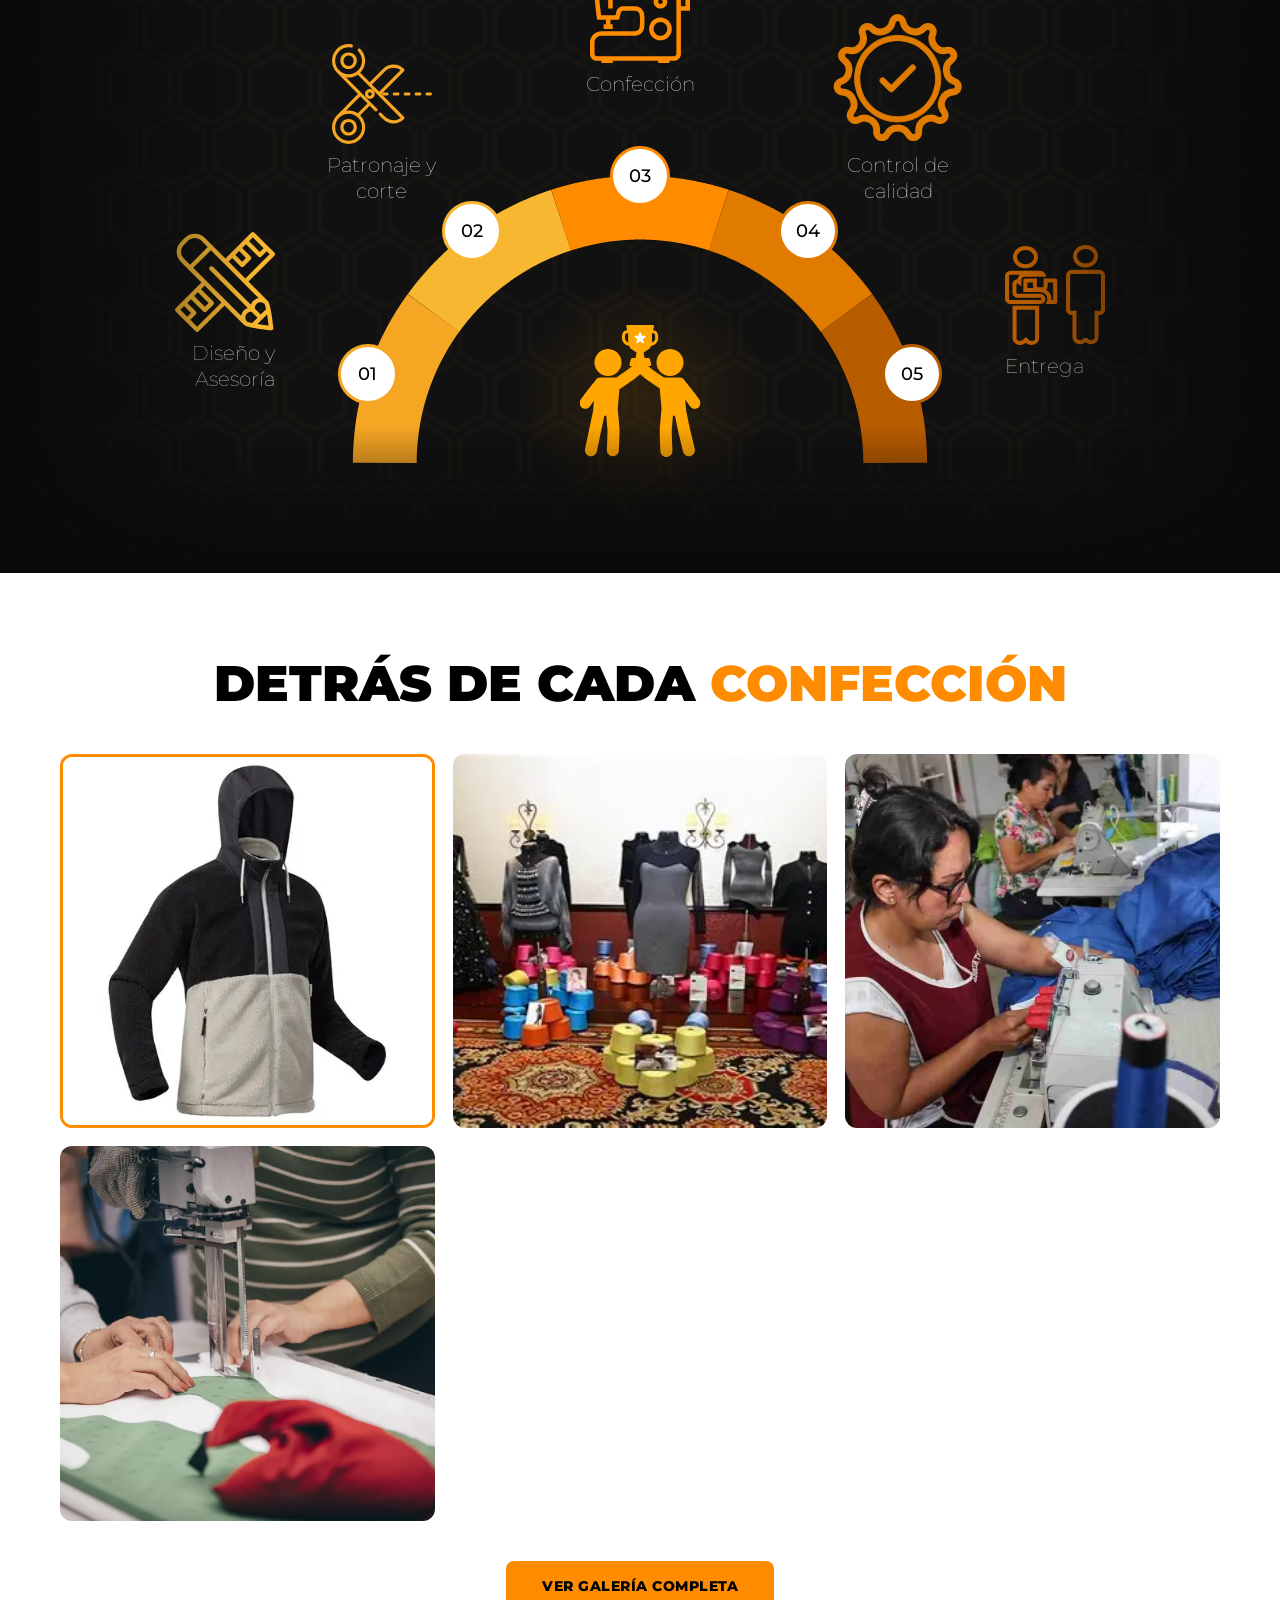
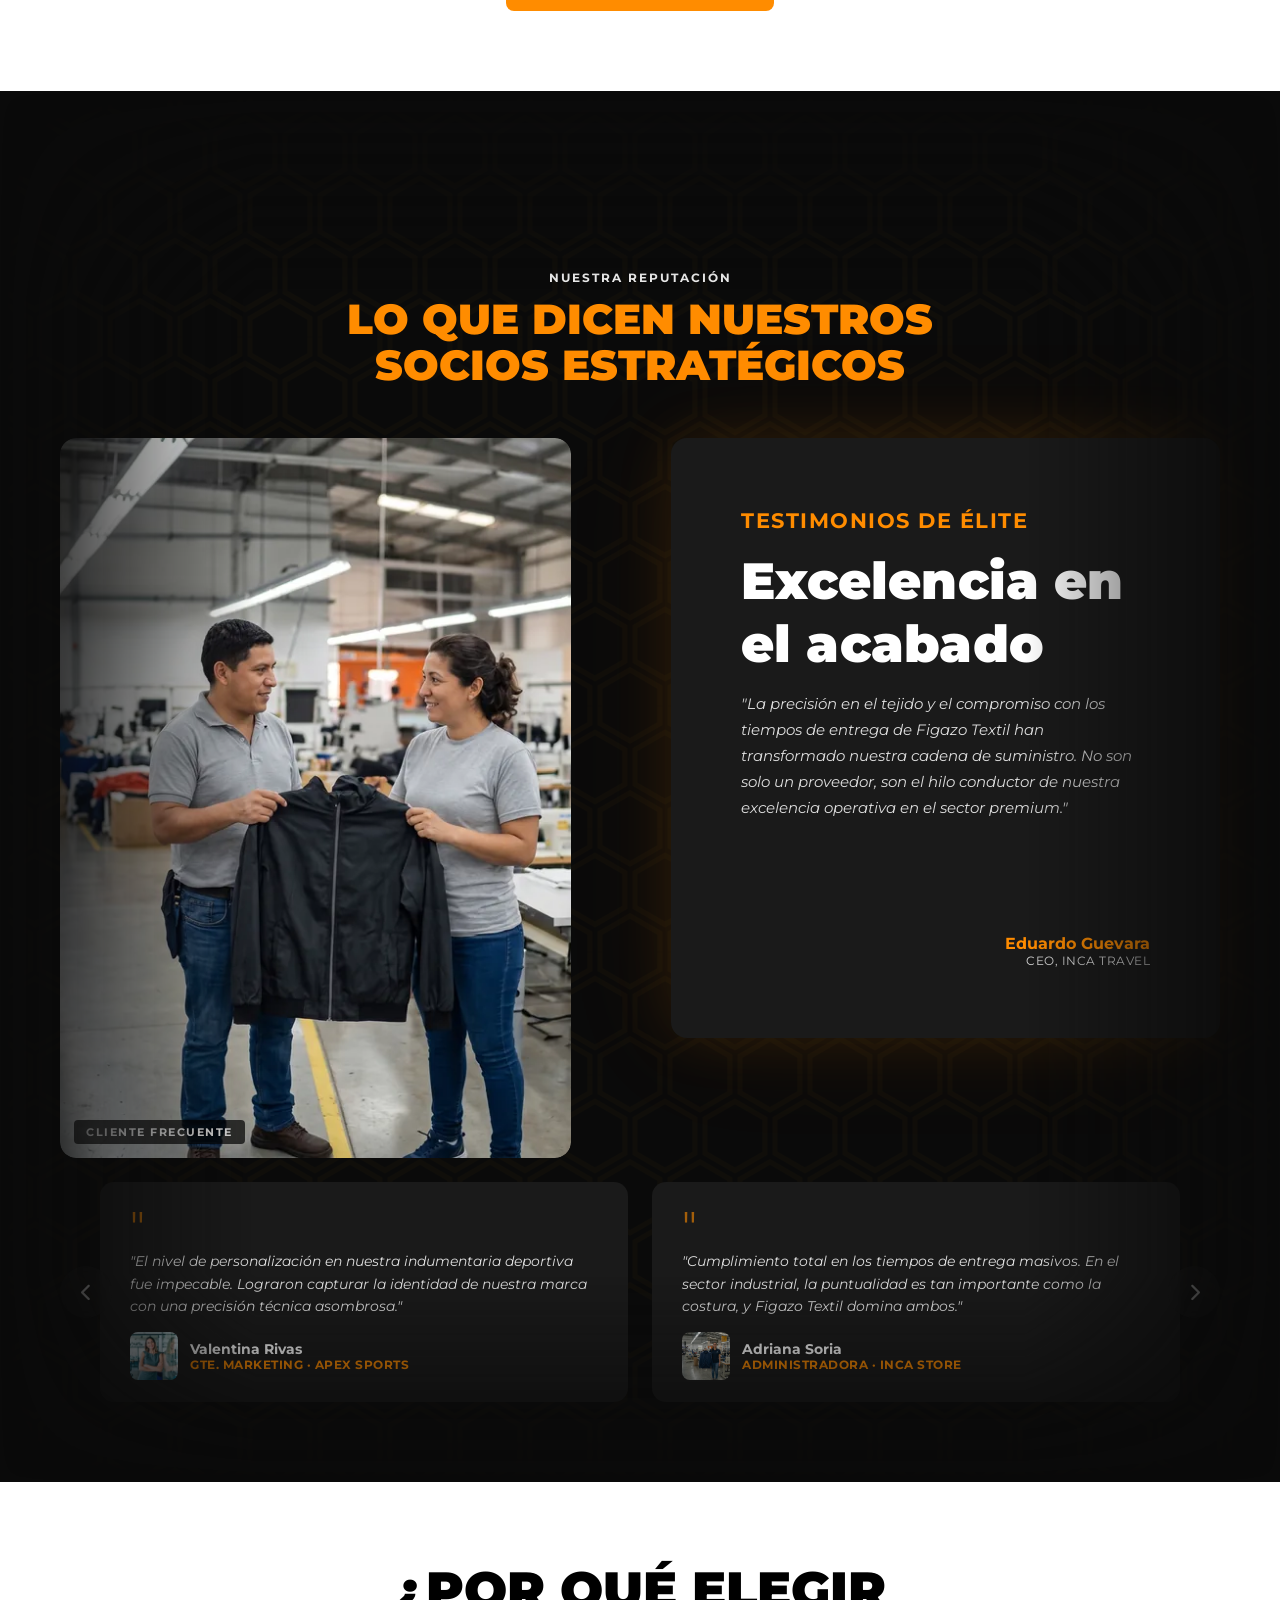
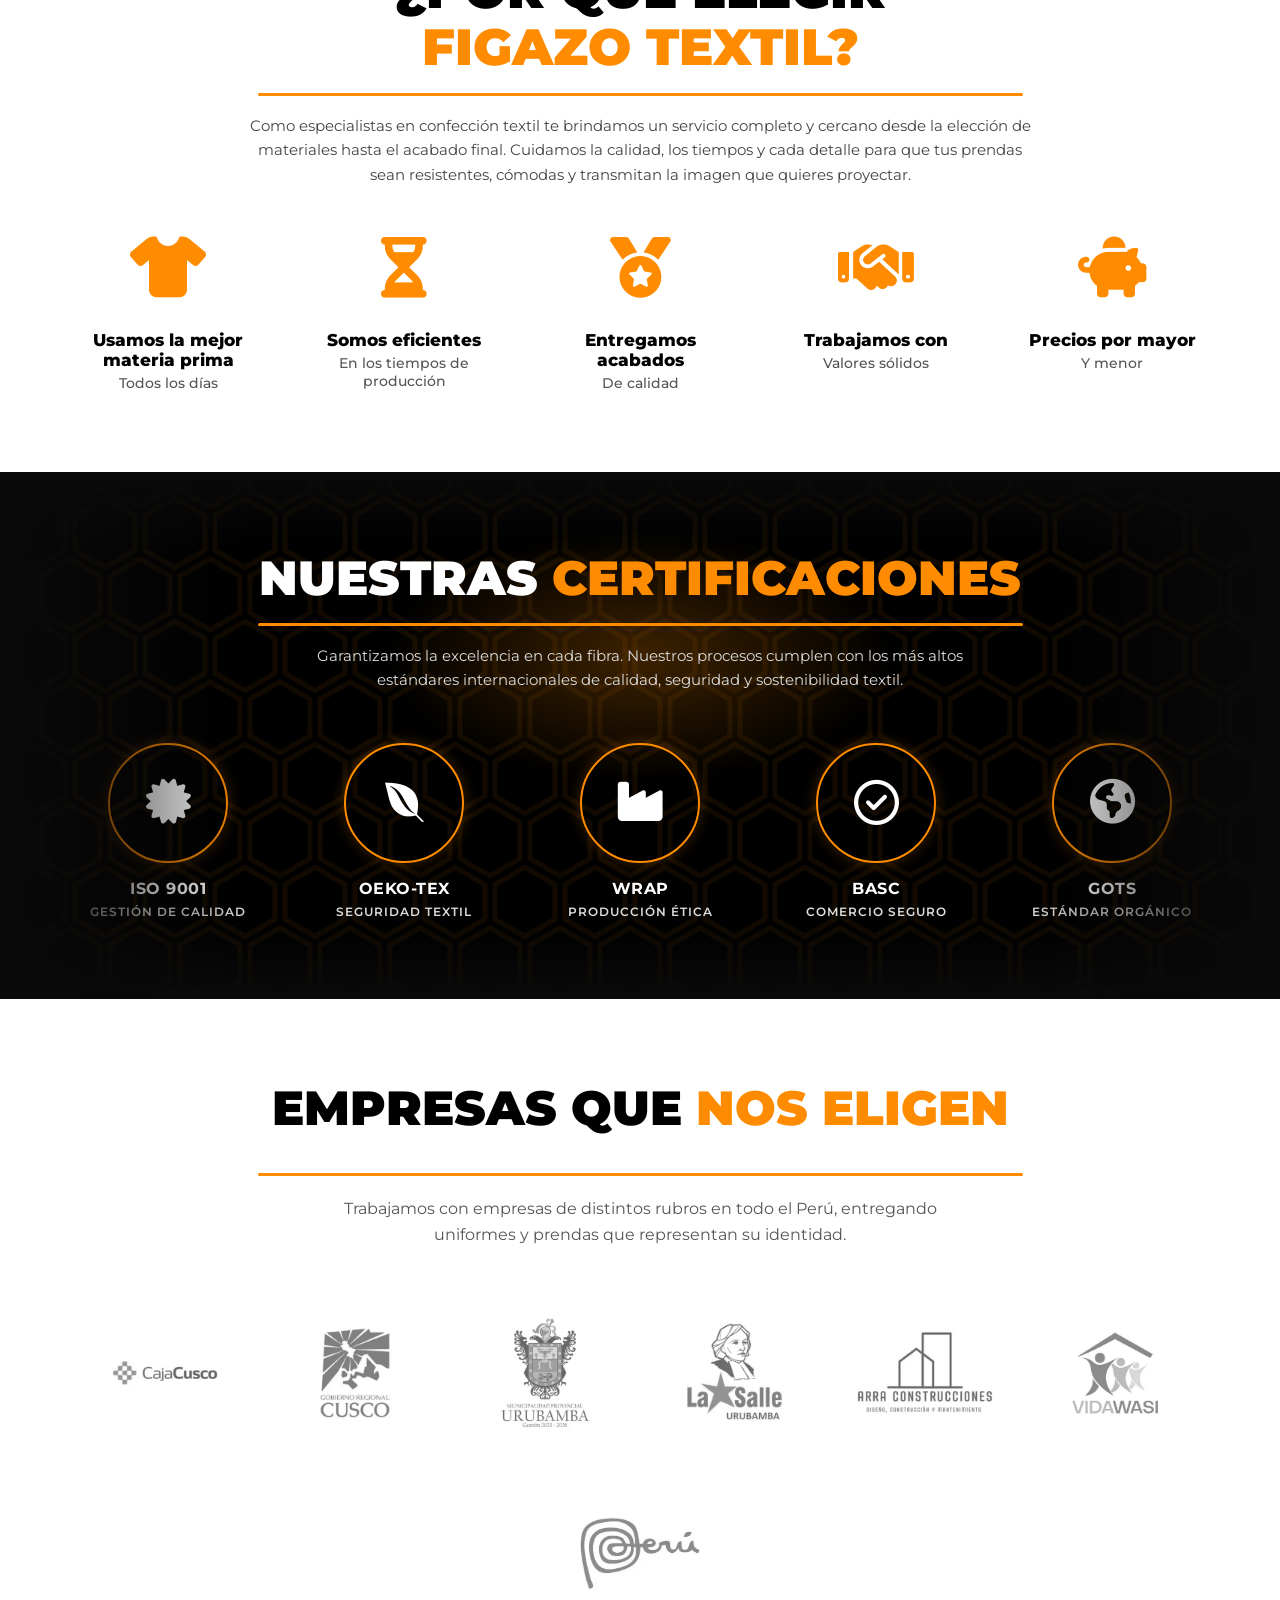
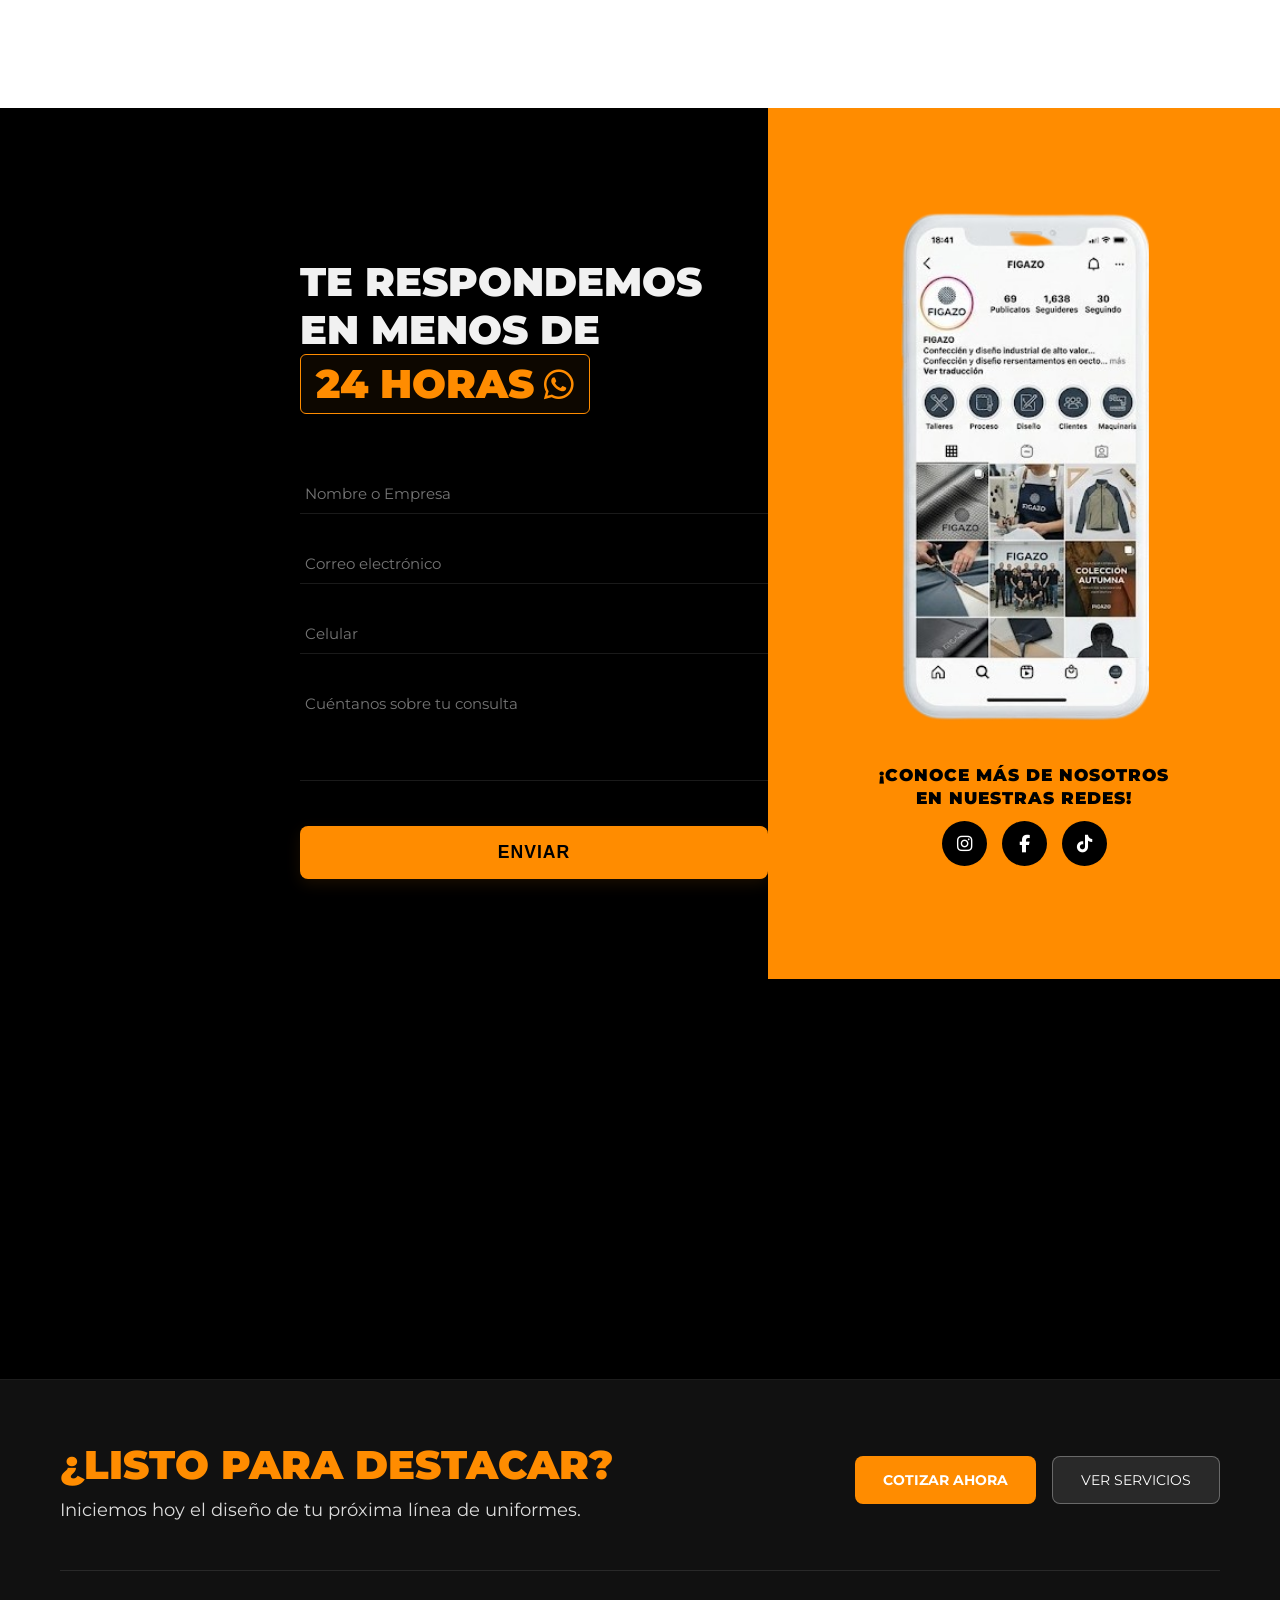
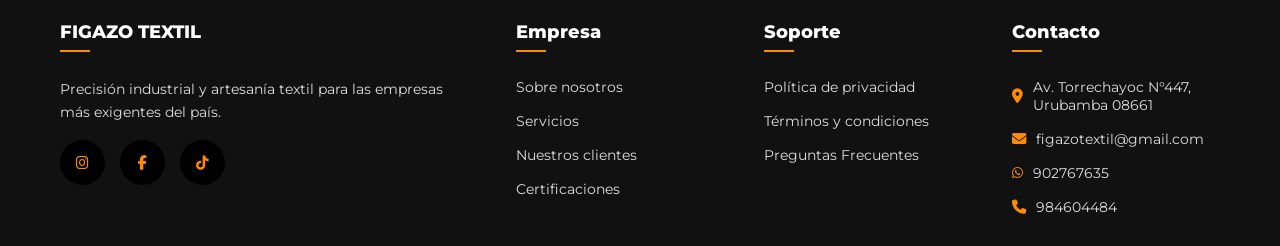
==== commit 88a04342: "Agregar datos para buscadores" ====
--- a/index.html
+++ b/index.html
@@ -6,7 +6,7 @@
     <link rel="stylesheet" href="https://cdnjs.cloudflare.com/ajax/libs/font-awesome/6.5.0/css/all.min.css">
     <title>Figazo Textil | Uniformes y ropa deportiva a medida en Perú</title>
 
-    <meta name="description" content="Diseñamos y confeccionamos uniformes corporativos, ropa deportiva y prendas personalizadas para empresas, colegios e instituciones. +25 años de experiencia. Envíos a todo el Perú.">
+    <meta name="description" content="Uniformes corporativos, ropa deportiva y prendas personalizadas para empresas, colegios e instituciones. +25 años de experiencia. Envíos a todo el Perú.">
     <link rel="canonical" href="https://figazo-texil.netlify.app/">
     <meta name="theme-color" content="#FF8C00">
 
@@ -19,7 +19,7 @@
     <meta property="og:site_name" content="Figazo Textil">
     <meta property="og:url" content="https://figazo-texil.netlify.app/">
     <meta property="og:title" content="Figazo Textil | Uniformes y ropa deportiva a medida en Perú">
-    <meta property="og:description" content="Diseñamos y confeccionamos uniformes corporativos, ropa deportiva y prendas personalizadas para empresas, colegios e instituciones. +25 años de experiencia. Envíos a todo el Perú.">
+    <meta property="og:description" content="Uniformes corporativos, ropa deportiva y prendas personalizadas para empresas, colegios e instituciones. +25 años de experiencia. Envíos a todo el Perú.">
     <meta property="og:image" content="https://figazo-texil.netlify.app/imagenes/og-figazo.jpg">
     <meta property="og:image:width" content="1200">
     <meta property="og:image:height" content="630">
@@ -43,6 +43,41 @@
         <link rel="preconnect" href="https://fonts.googleapis.com">
 <link rel="preconnect" href="https://fonts.gstatic.com" crossorigin>
 <link href="https://fonts.googleapis.com/css2?family=Montserrat:wght@300;400;500;600;700;800;900&display=swap" rel="stylesheet">
+
+    <!-- Datos del negocio para Google (dirección, contacto y redes) -->
+    <script type="application/ld+json">
+    {
+      "@context": "https://schema.org",
+      "@type": "LocalBusiness",
+      "name": "Figazo Textil",
+      "description": "Uniformes corporativos, ropa deportiva y prendas personalizadas para empresas, colegios e instituciones. +25 años de experiencia. Envíos a todo el Perú.",
+      "url": "https://figazo-texil.netlify.app/",
+      "image": "https://figazo-texil.netlify.app/imagenes/og-figazo.jpg",
+      "logo": "https://figazo-texil.netlify.app/imagenes/logo-removebg-preview.png",
+      "email": "figazotextil@gmail.com",
+      "telephone": ["+51902767635", "+51984604484"],
+      "address": {
+        "@type": "PostalAddress",
+        "streetAddress": "Av. Torrechayoc N°447",
+        "addressLocality": "Urubamba",
+        "addressRegion": "Cusco",
+        "postalCode": "08661",
+        "addressCountry": "PE"
+      },
+      "geo": {
+        "@type": "GeoCoordinates",
+        "latitude": -13.3048302,
+        "longitude": -72.1237412
+      },
+      "hasMap": "https://maps.app.goo.gl/78y9goxpM6M9VWor7",
+      "areaServed": { "@type": "Country", "name": "Perú" },
+      "sameAs": [
+        "https://www.instagram.com/figazotextil/",
+        "https://www.facebook.com/figazotextil/",
+        "https://www.tiktok.com/@figazotextil.pe"
+      ]
+    }
+    </script>
 </head>
 <body>
 
--- a/css/global.css
+++ b/css/global.css
@@ -134,4 +134,16 @@
    separador ancho. Aplica a todas las secciones que la usan. */
 @media (min-width: 768px) {
     .linea-naranja { width: 85vh; }
-}+}
+
+/* Quien activa "reducir movimiento" en su sistema operativo suele hacerlo
+   porque las animaciones le provocan mareo. Se dejan casi instantaneas. */
+@media (prefers-reduced-motion: reduce) {
+    html { scroll-behavior: auto; }
+
+    *, *::before, *::after {
+        animation-duration: 0.01ms !important;
+        animation-iteration-count: 1 !important;
+        transition-duration: 0.01ms !important;
+    }
+}
--- a/css/contacto.css
+++ b/css/contacto.css
@@ -87,6 +87,16 @@
     height: 1px;
     background-color: rgba(255, 255, 255, 0.1);
     transition: all 0.3s ease;
+}
+
+/* Al autocompletar, Chrome pinta el campo de azul claro y no hace caso a
+   background-color. La sombra interna lo repinta del negro del formulario. */
+.input-line input:-webkit-autofill,
+.input-line input:-webkit-autofill:hover,
+.input-line input:-webkit-autofill:focus {
+    -webkit-box-shadow: 0 0 0 1000px #000000 inset;
+    -webkit-text-fill-color: #e0e0e0;
+    caret-color: #e0e0e0;
 }
 
 .input-line input:focus + .linea,
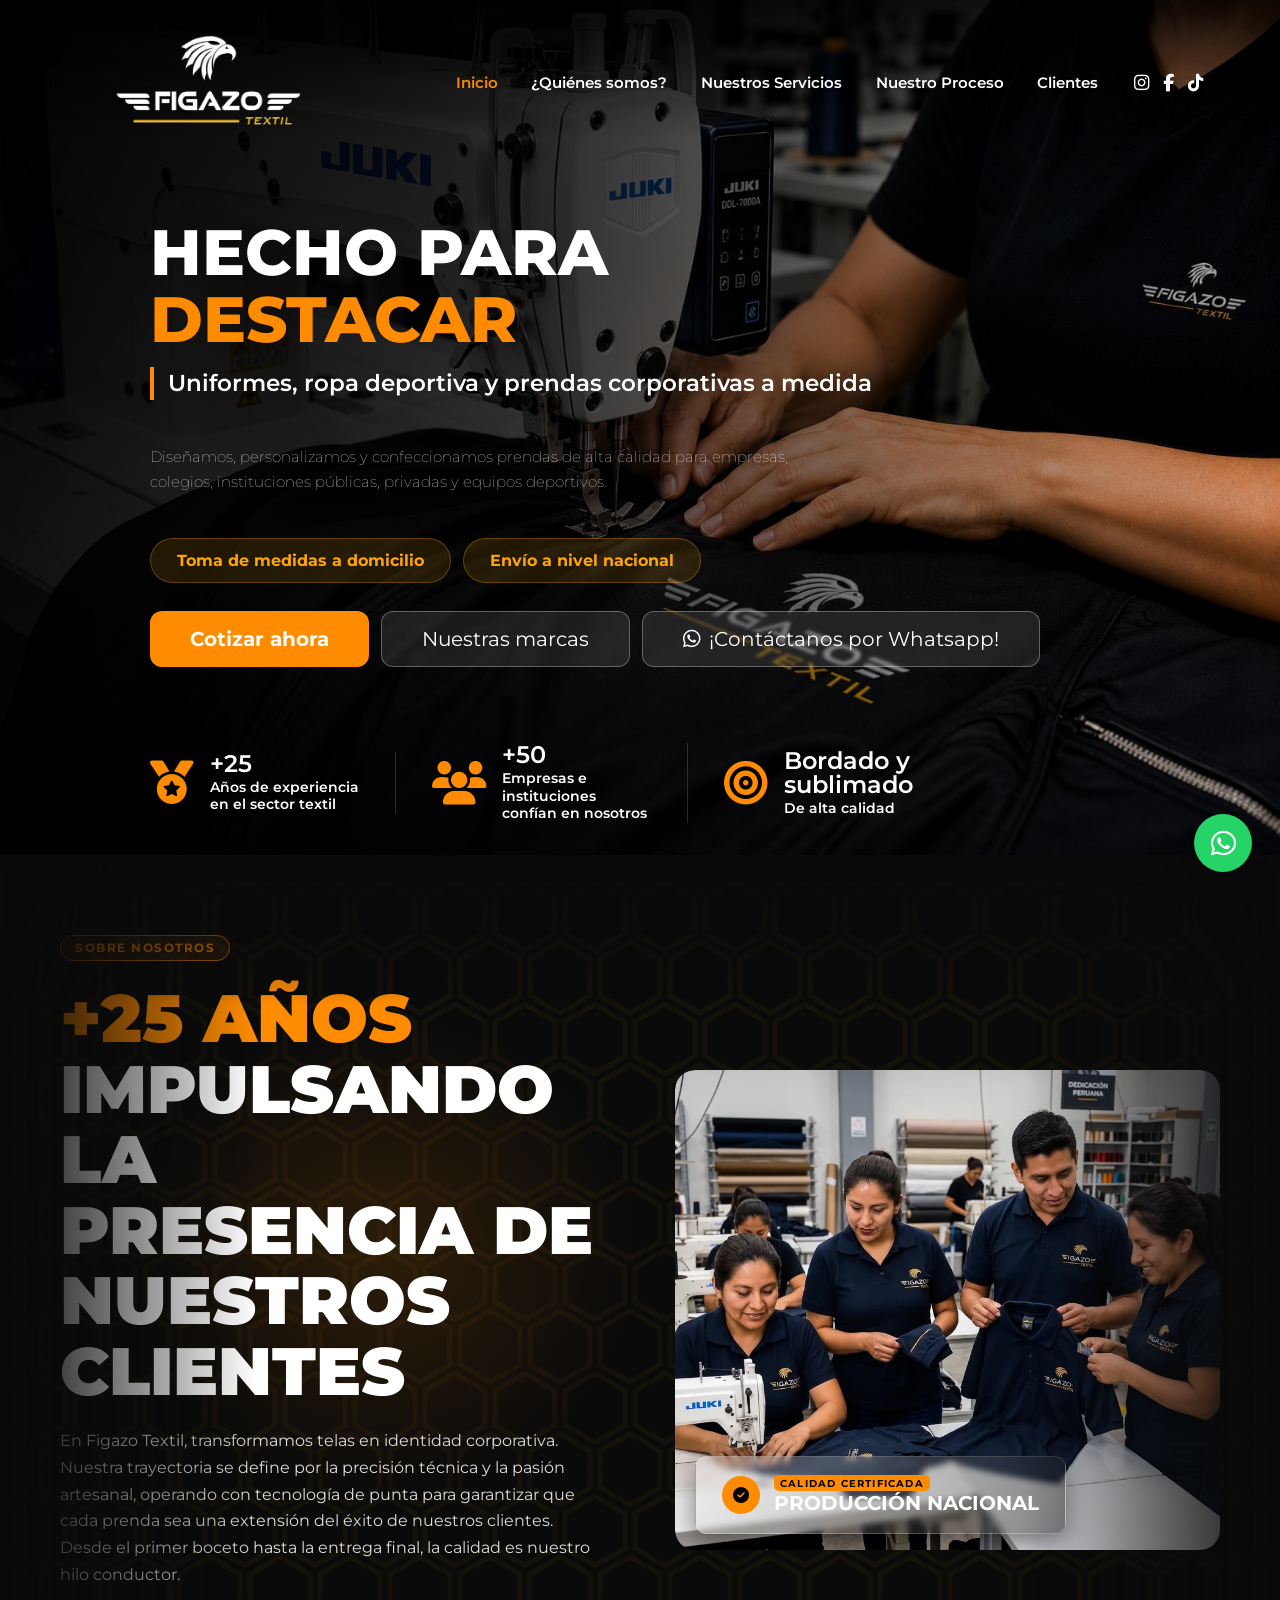
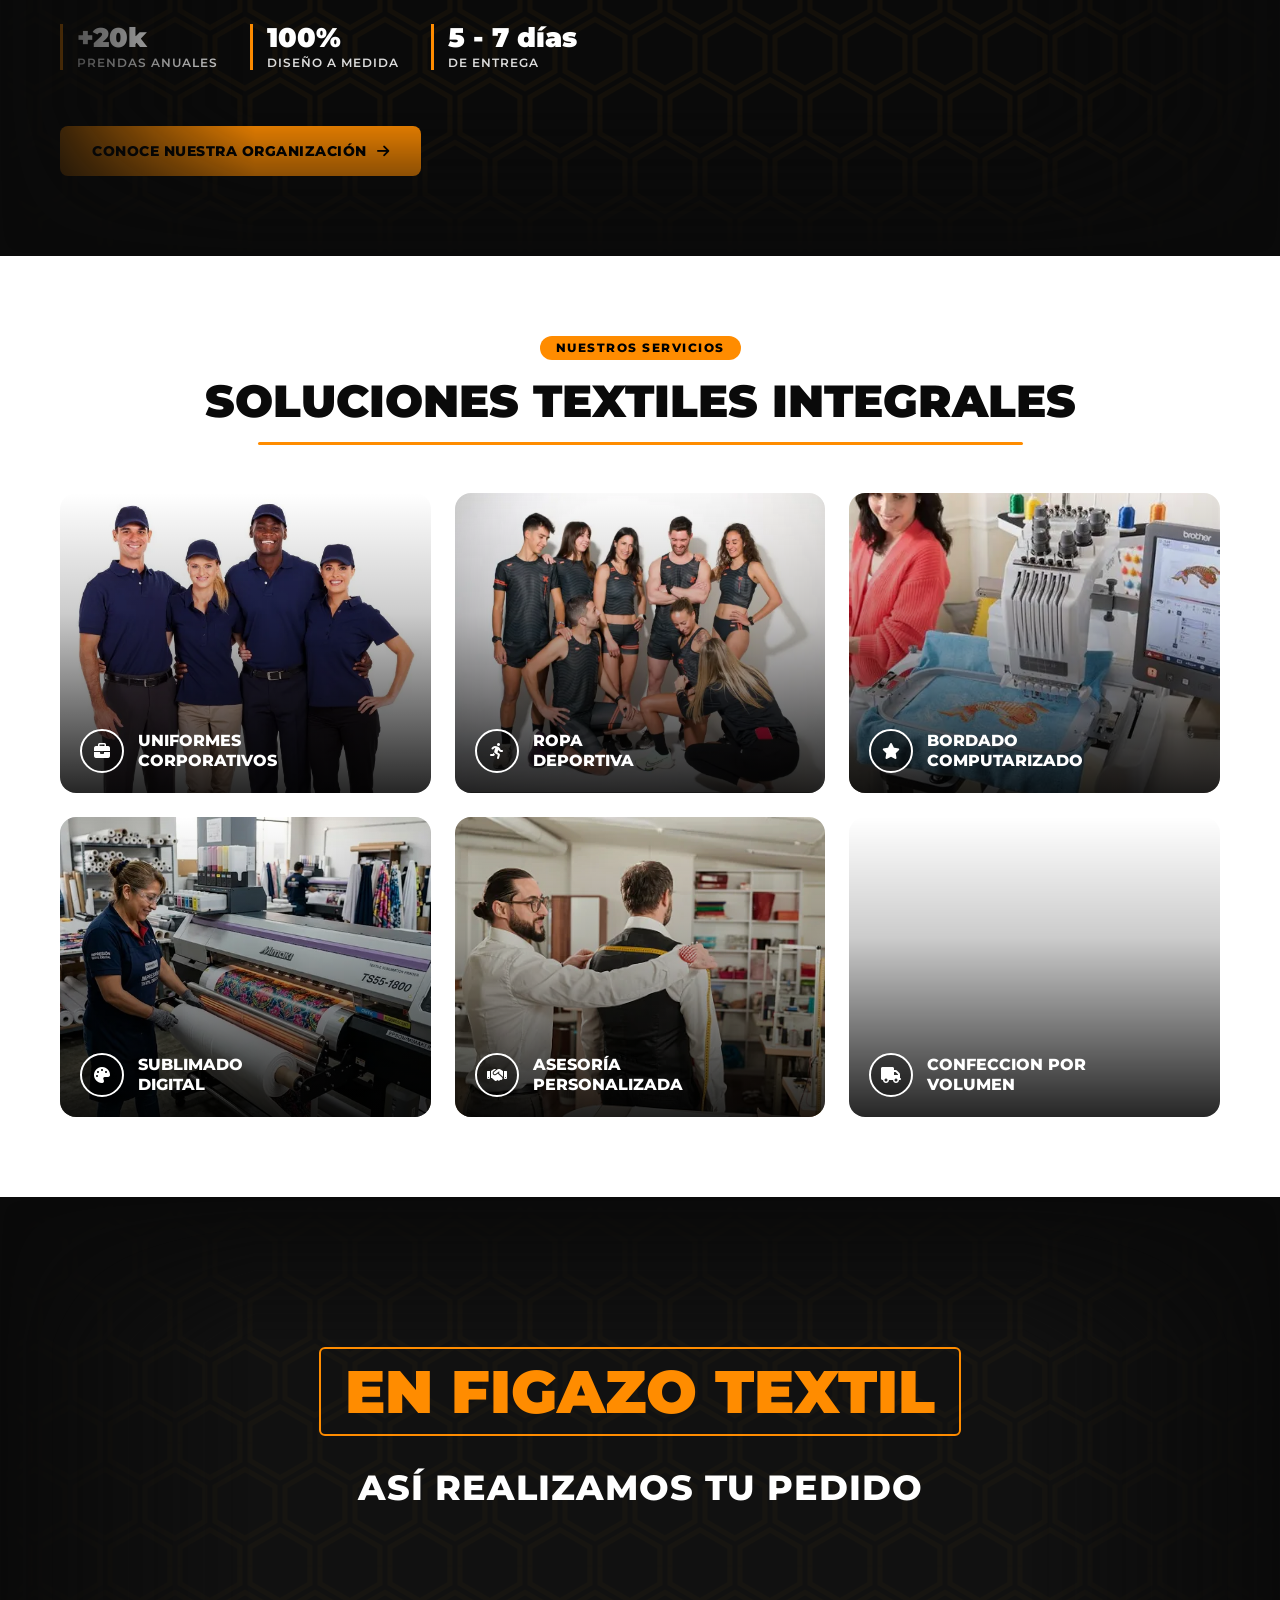
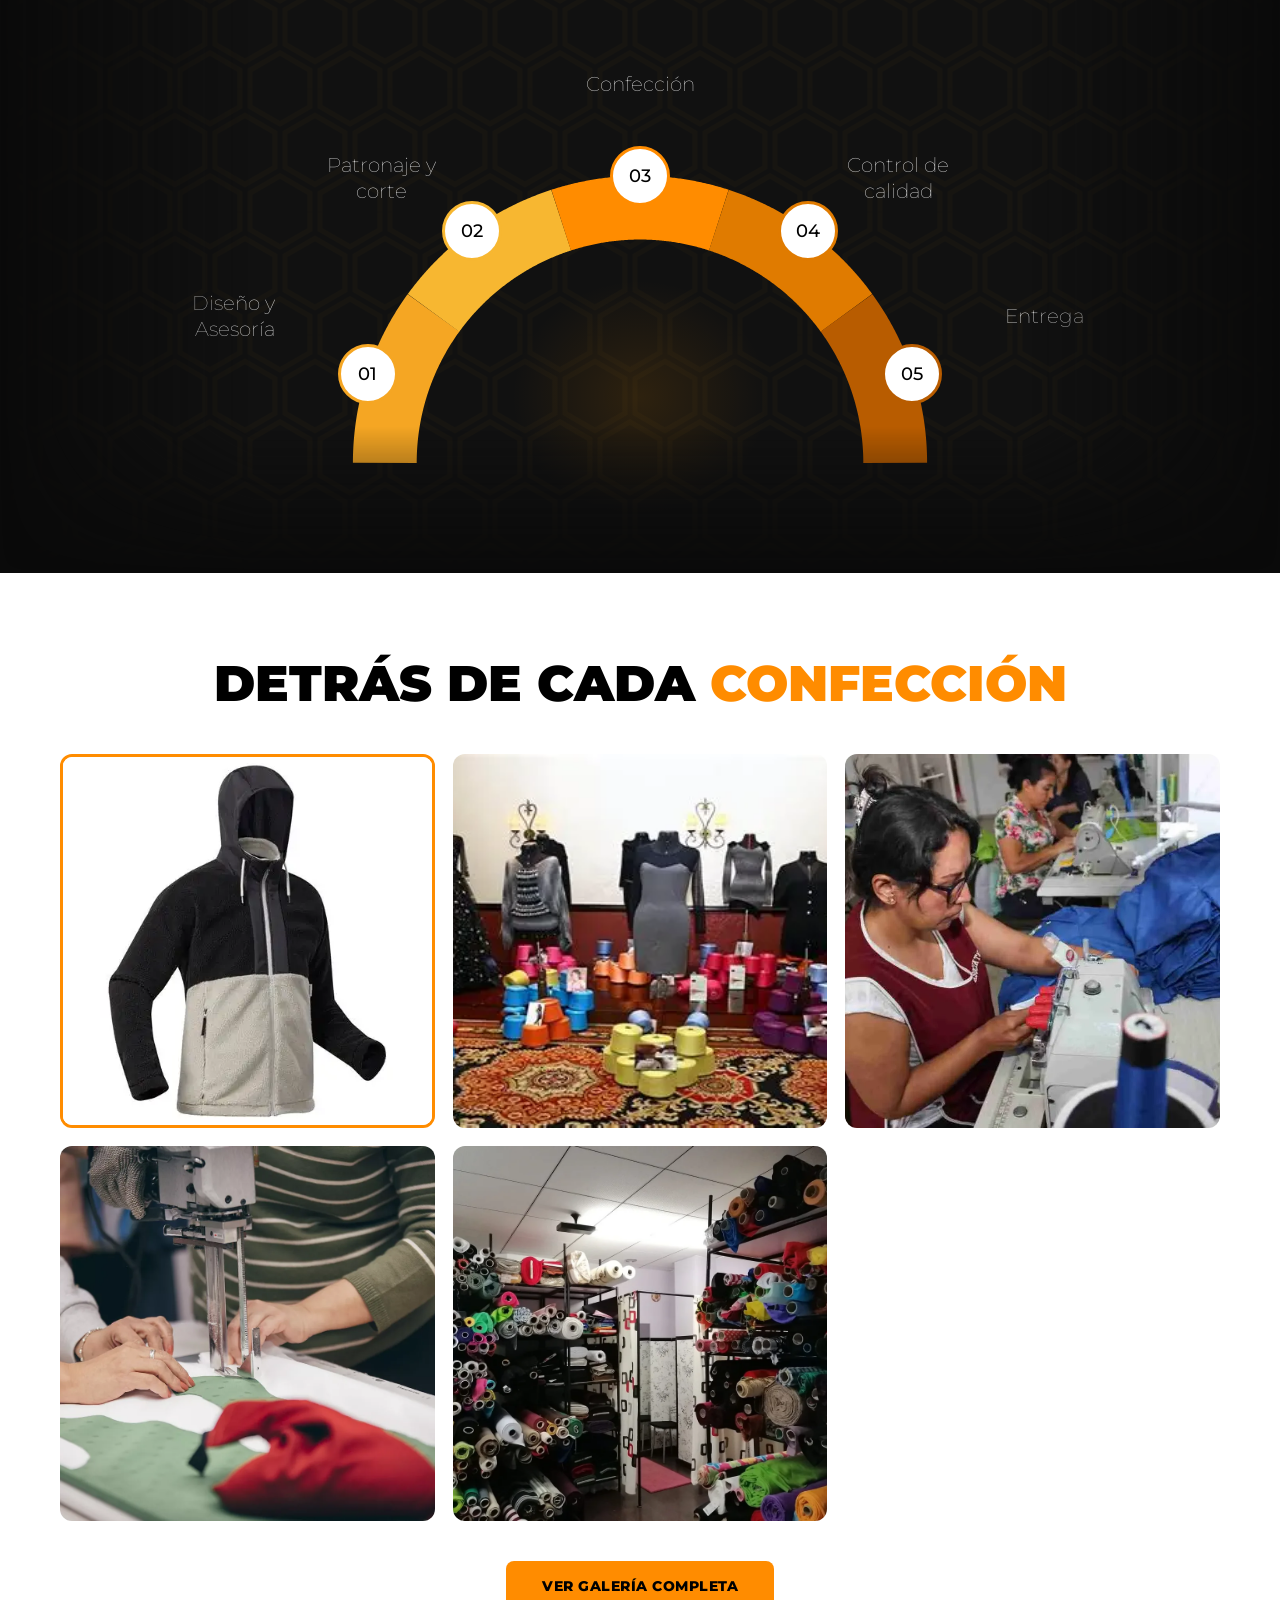
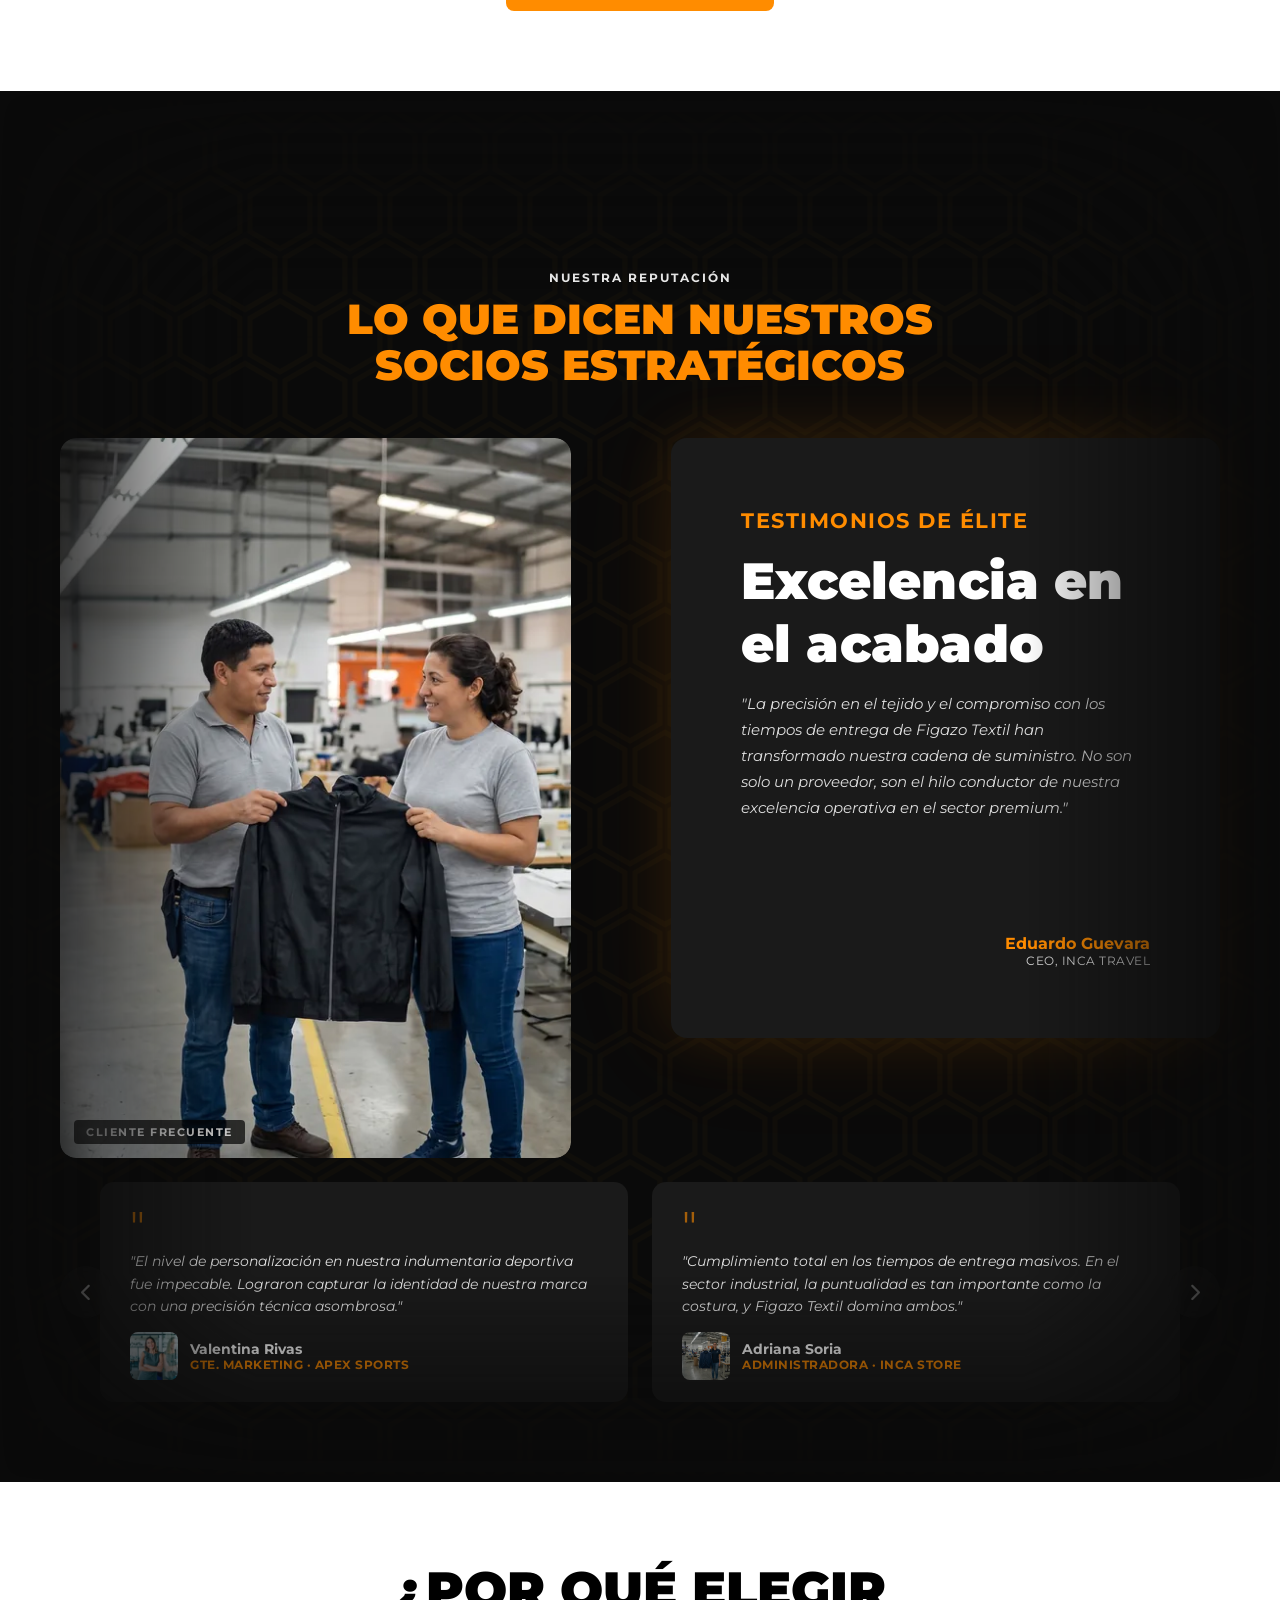
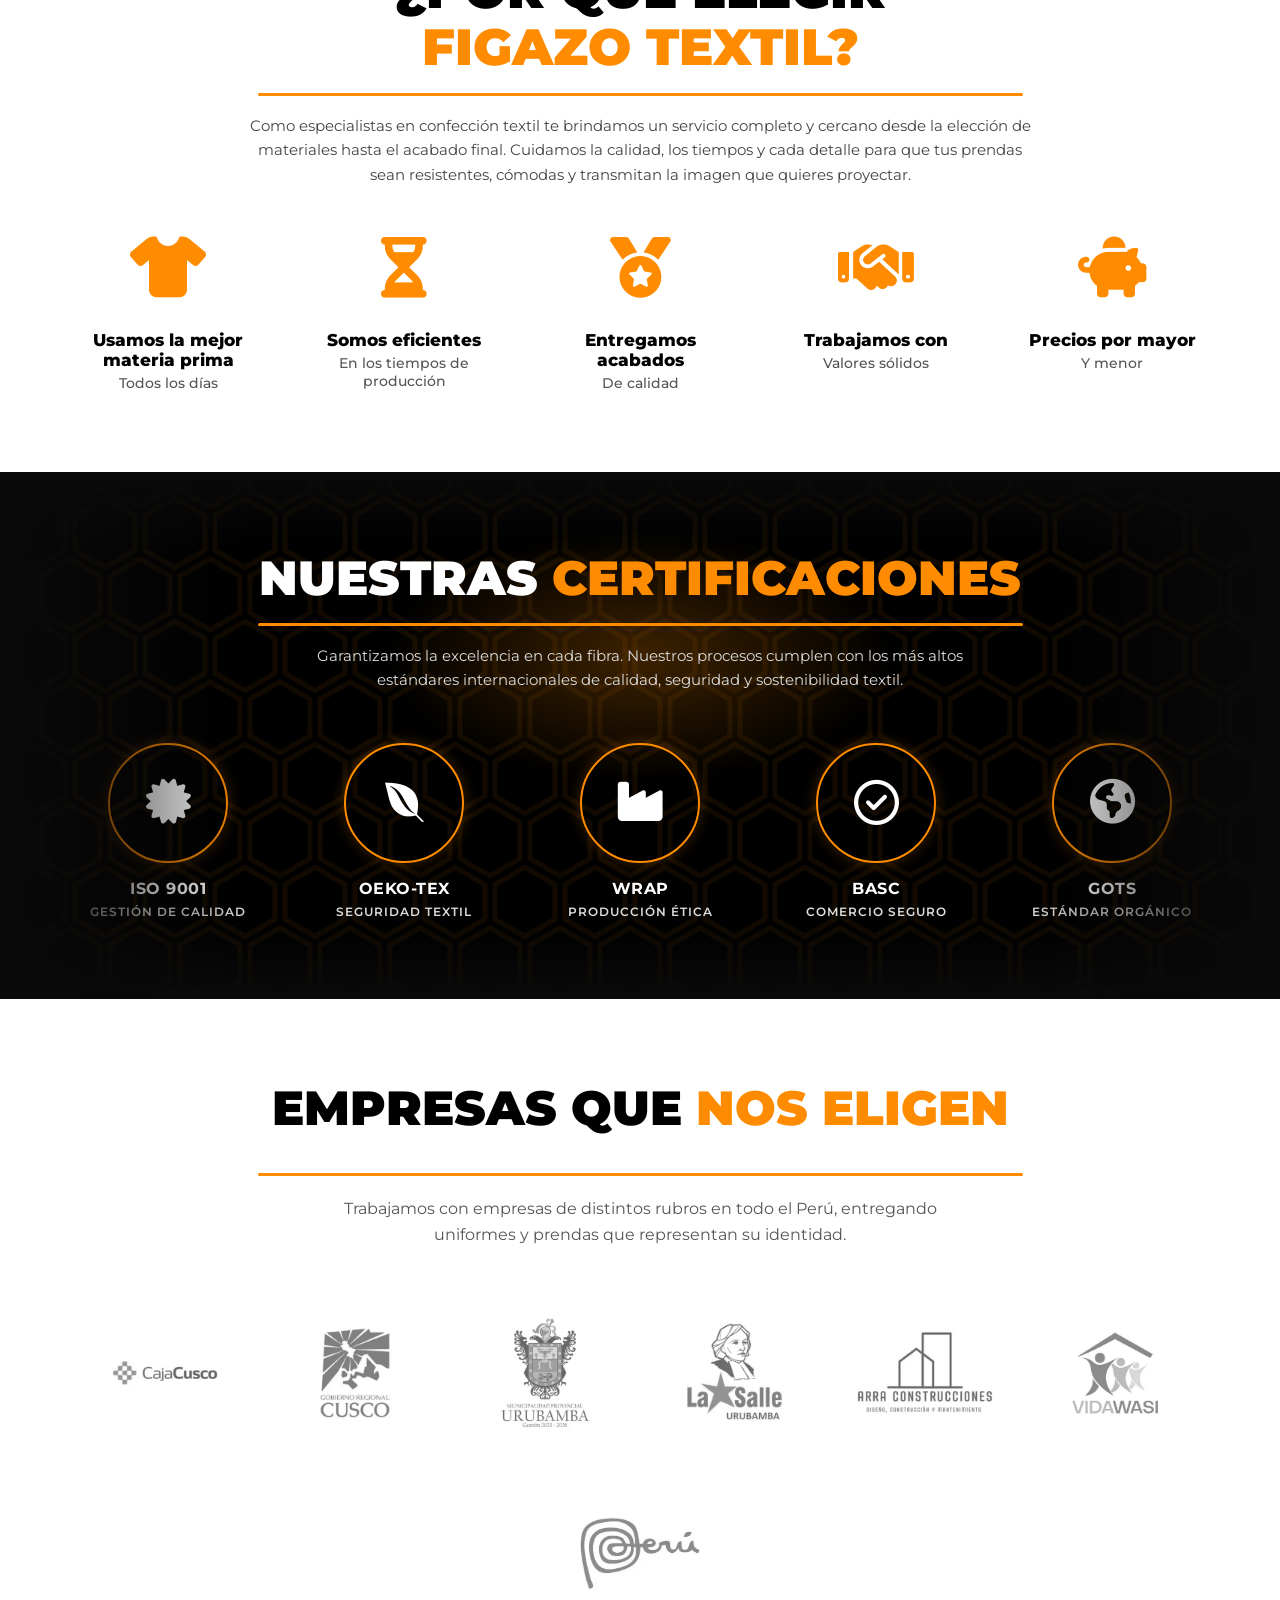
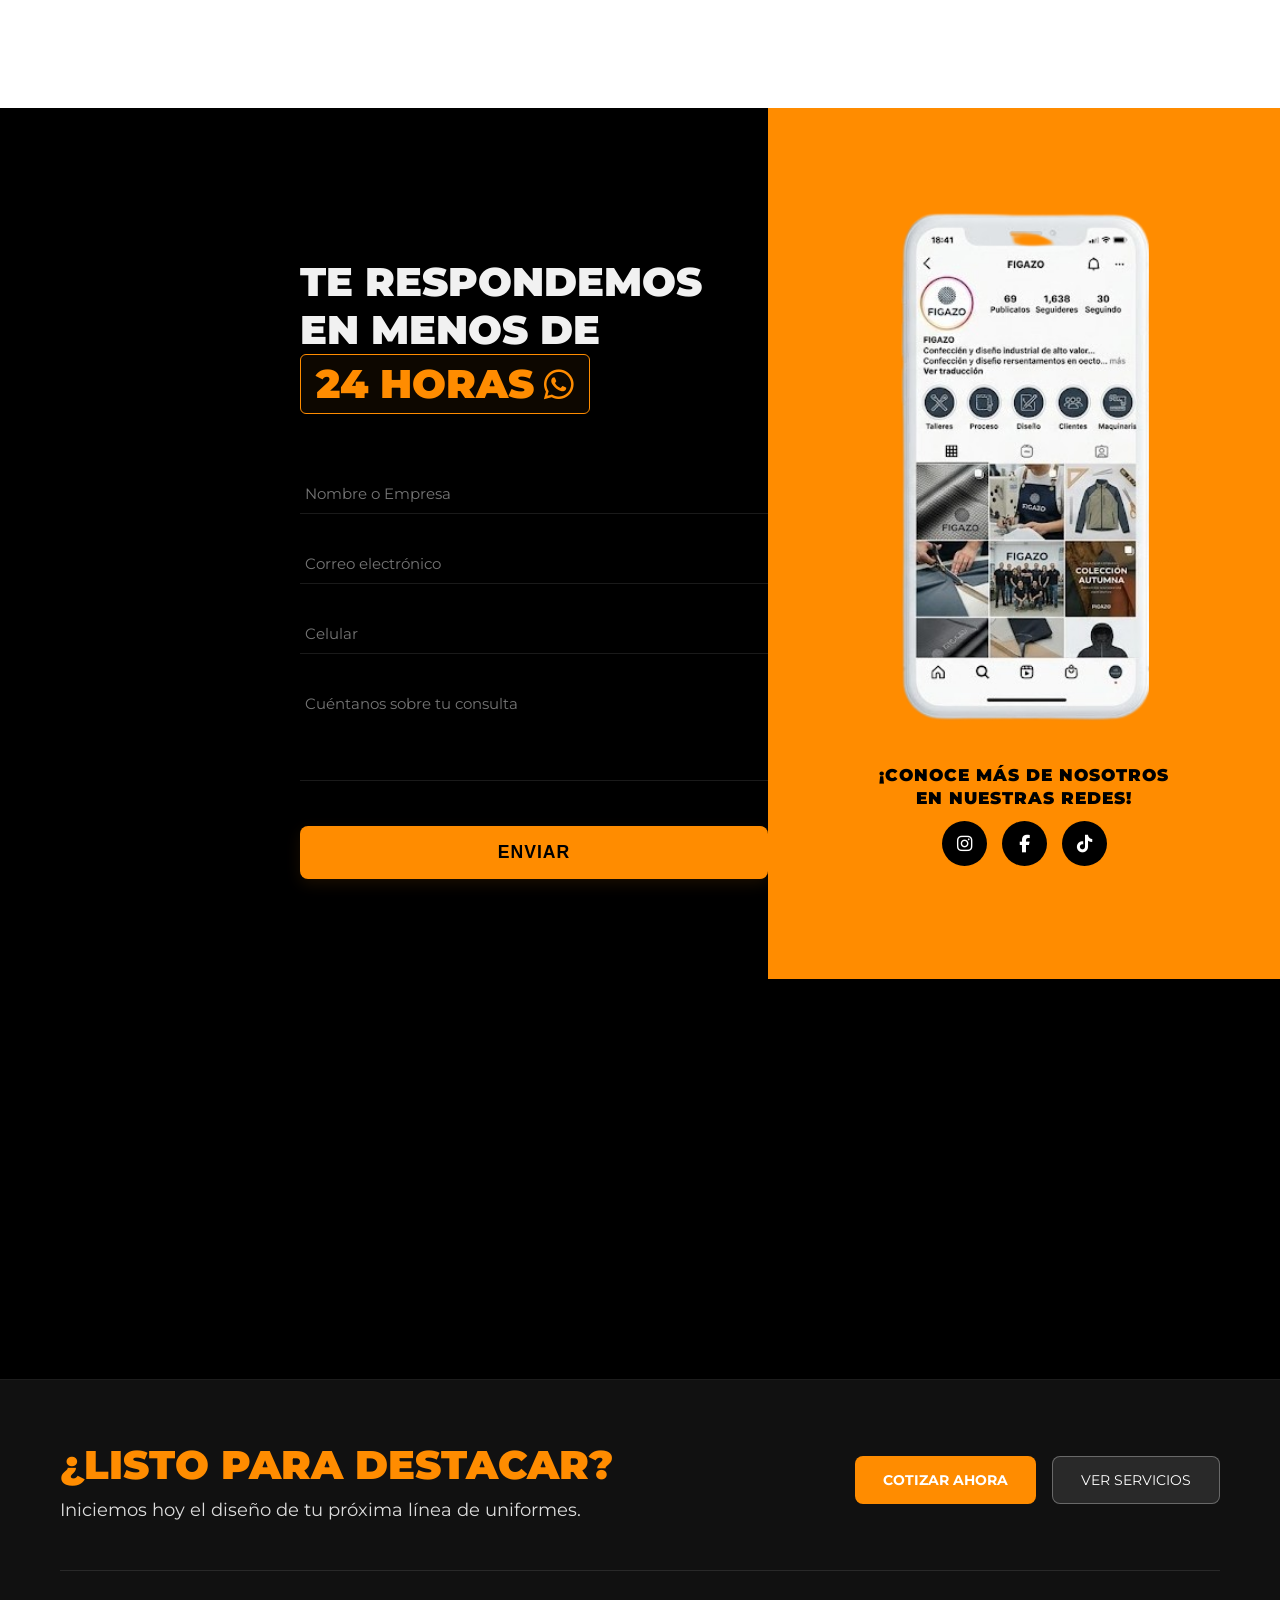
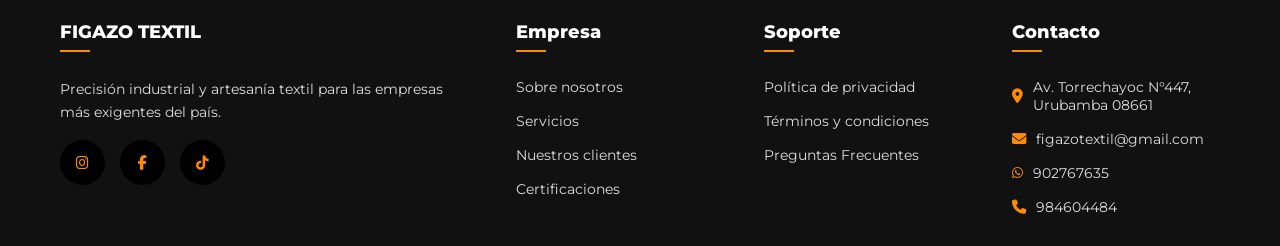
==== commit d1c3fd86: "Agregar pagina de error y mejorar la estructura" ====
--- a/index.html
+++ b/index.html
@@ -91,7 +91,7 @@
     
     
 <!-- ========== HEADER ========== -->
-<div class="c-header">
+<header class="c-header">
 
     <input type="checkbox" id="menu-toggle" class="h-toggle-input">
 
@@ -141,7 +141,9 @@
                 </div>
     </div>
 
-</div>
+</header>
+
+<main>
 
 <section class="c-hero" id="inicio">
     <div class="hr-contenido">
@@ -796,6 +798,8 @@
 
 </section>
 
+</main>
+
 <footer class="c-cierre">
     <div class="contenedor">
         
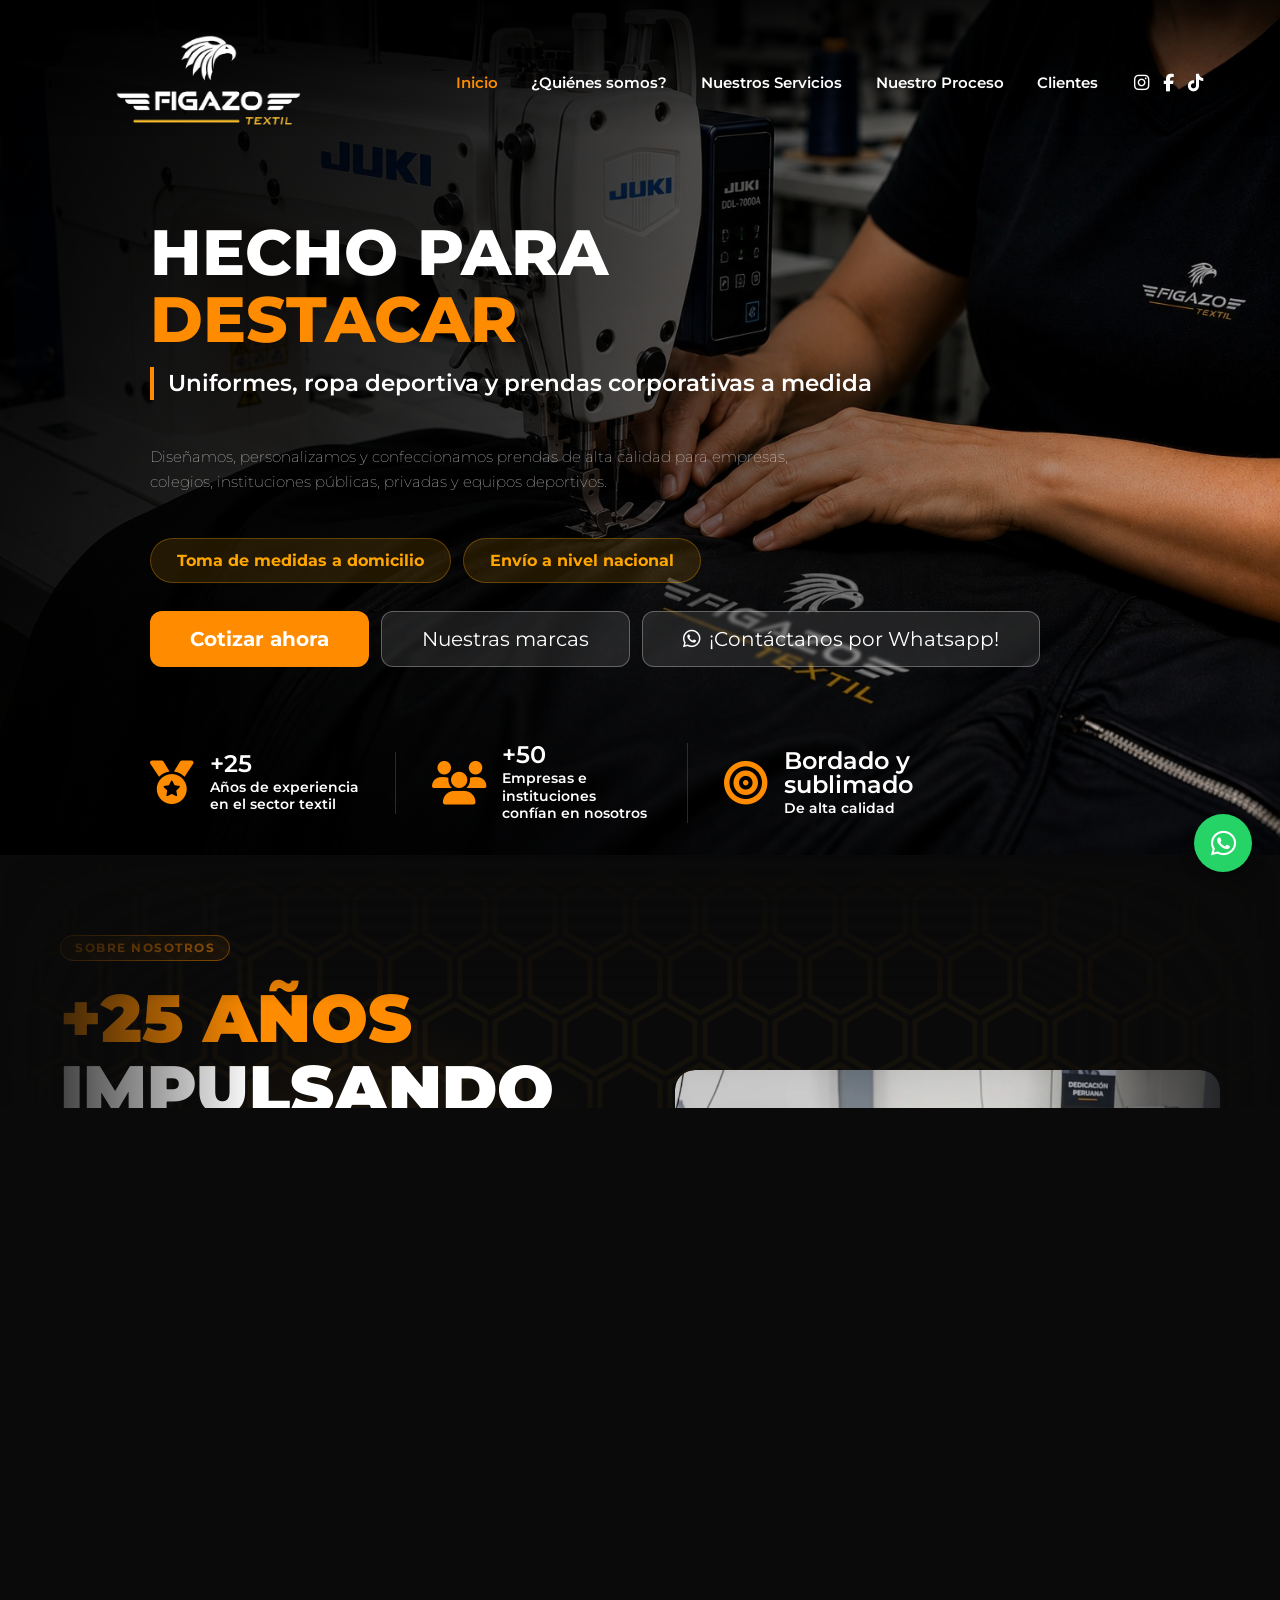
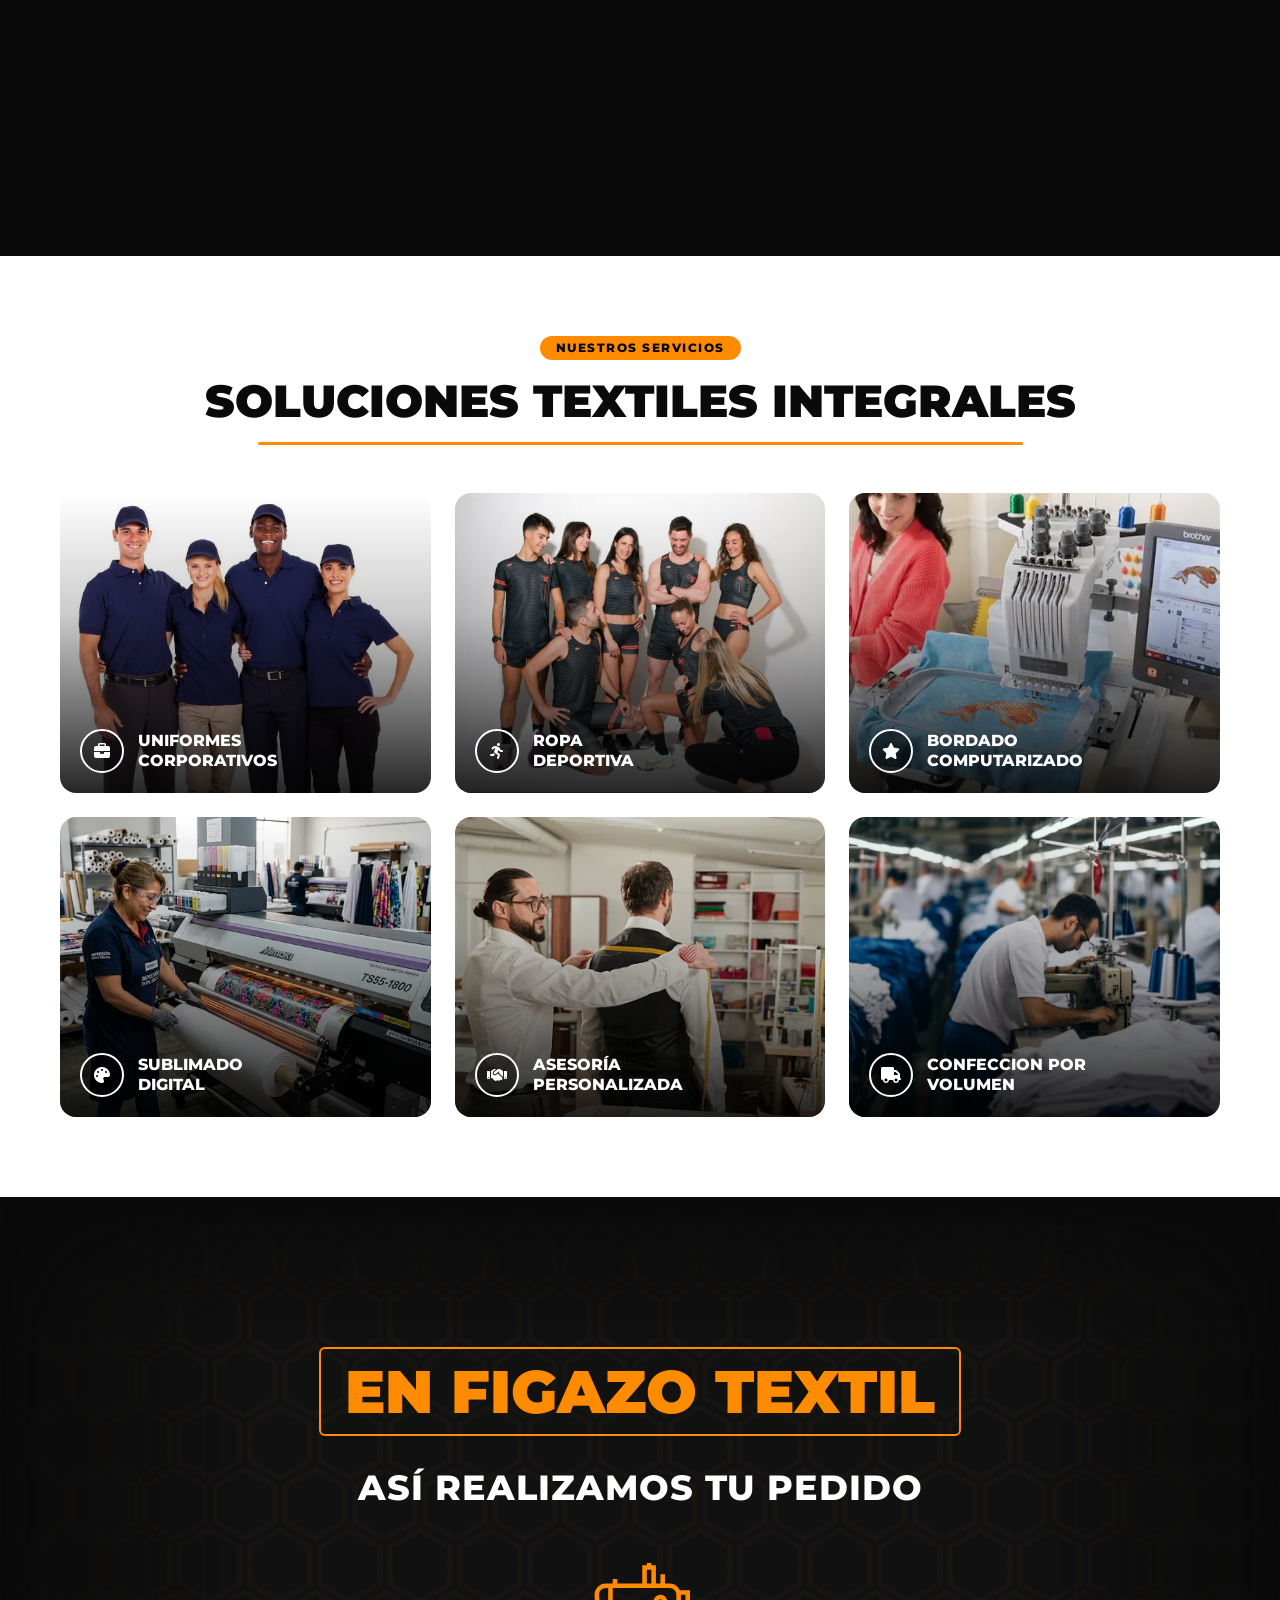
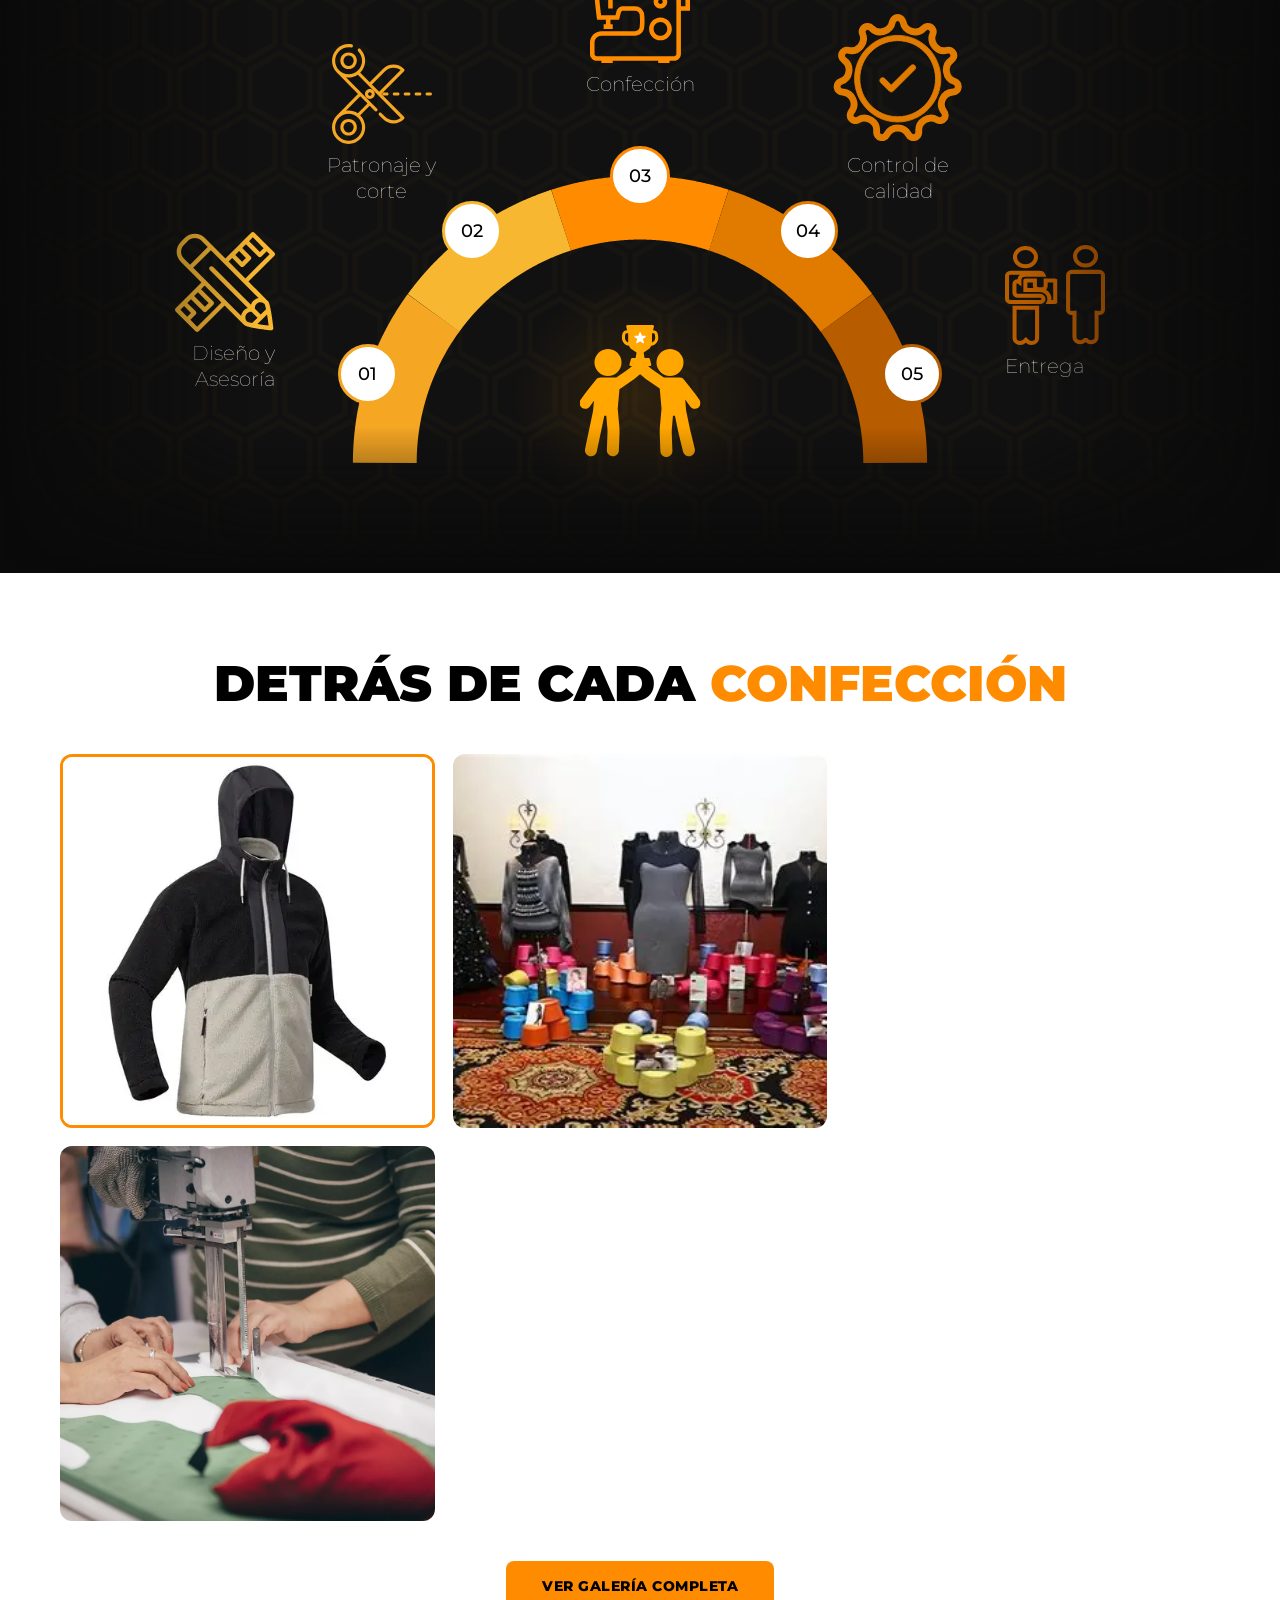
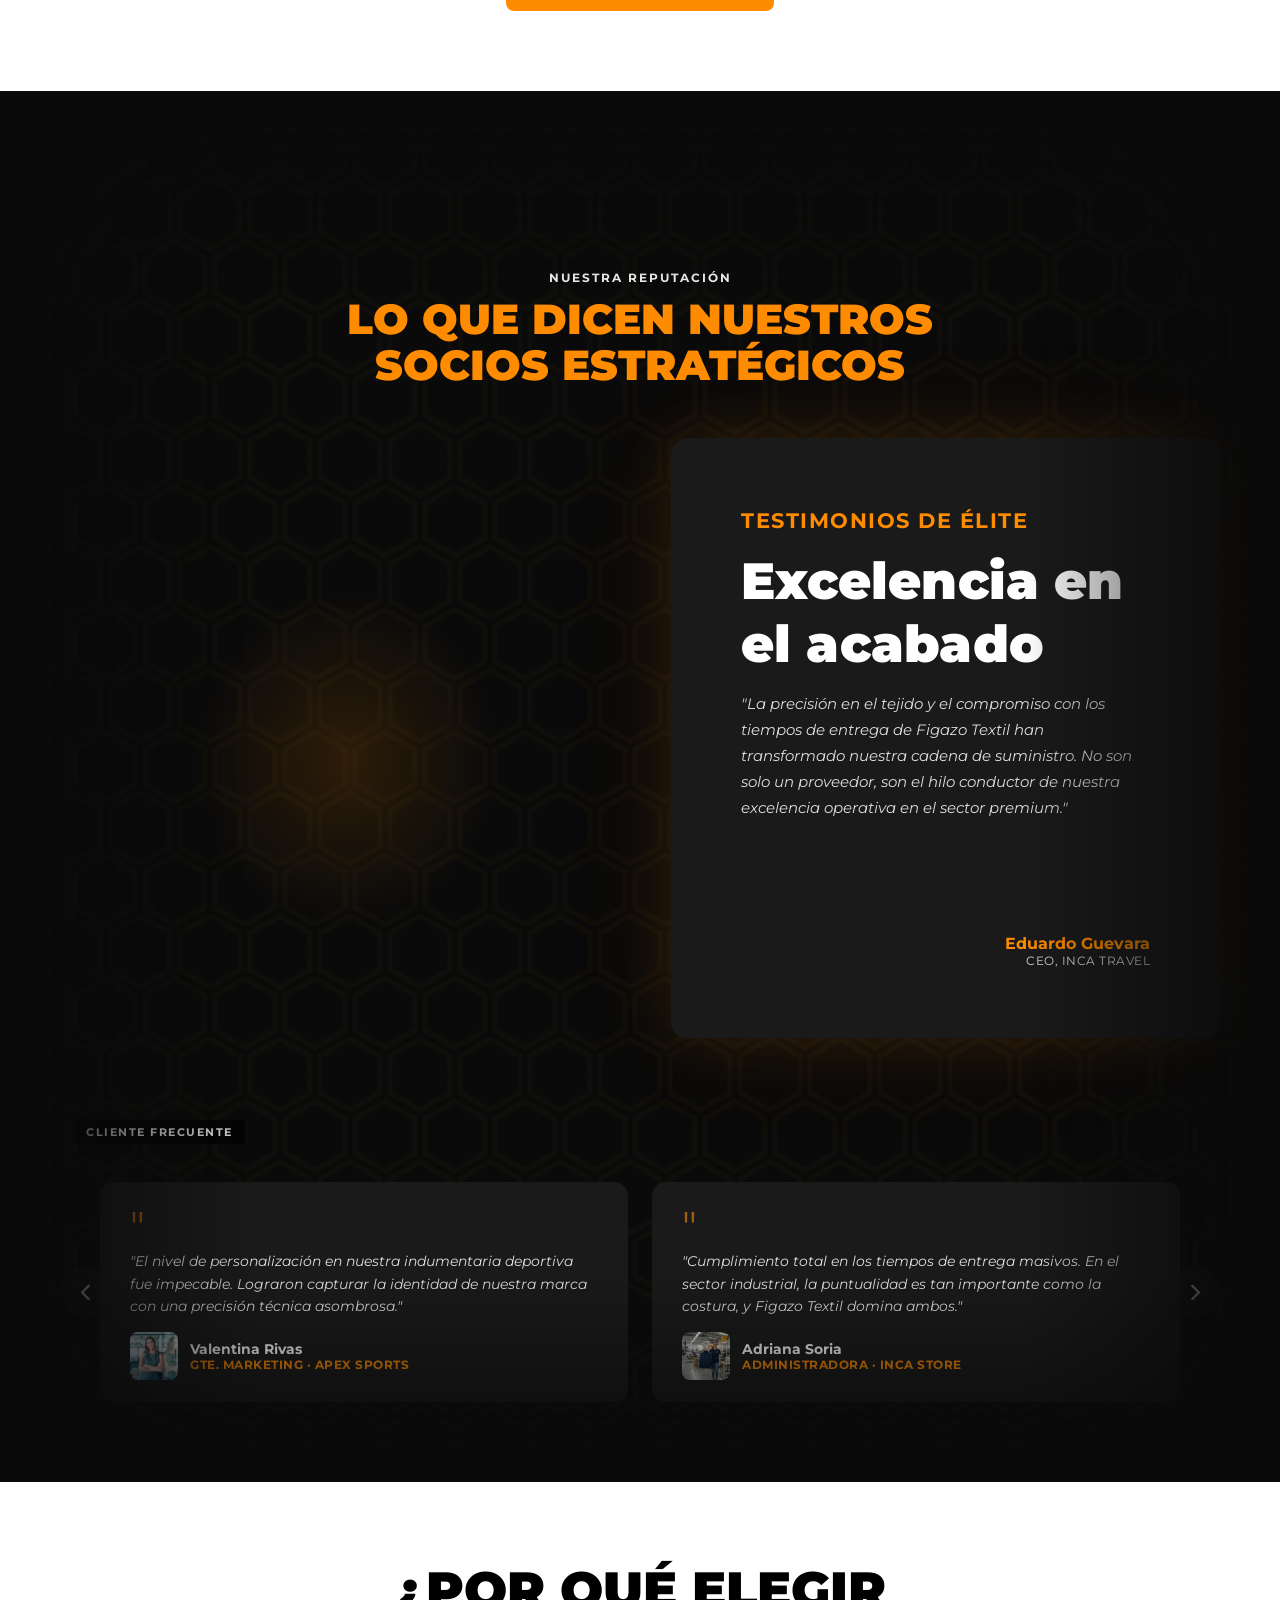
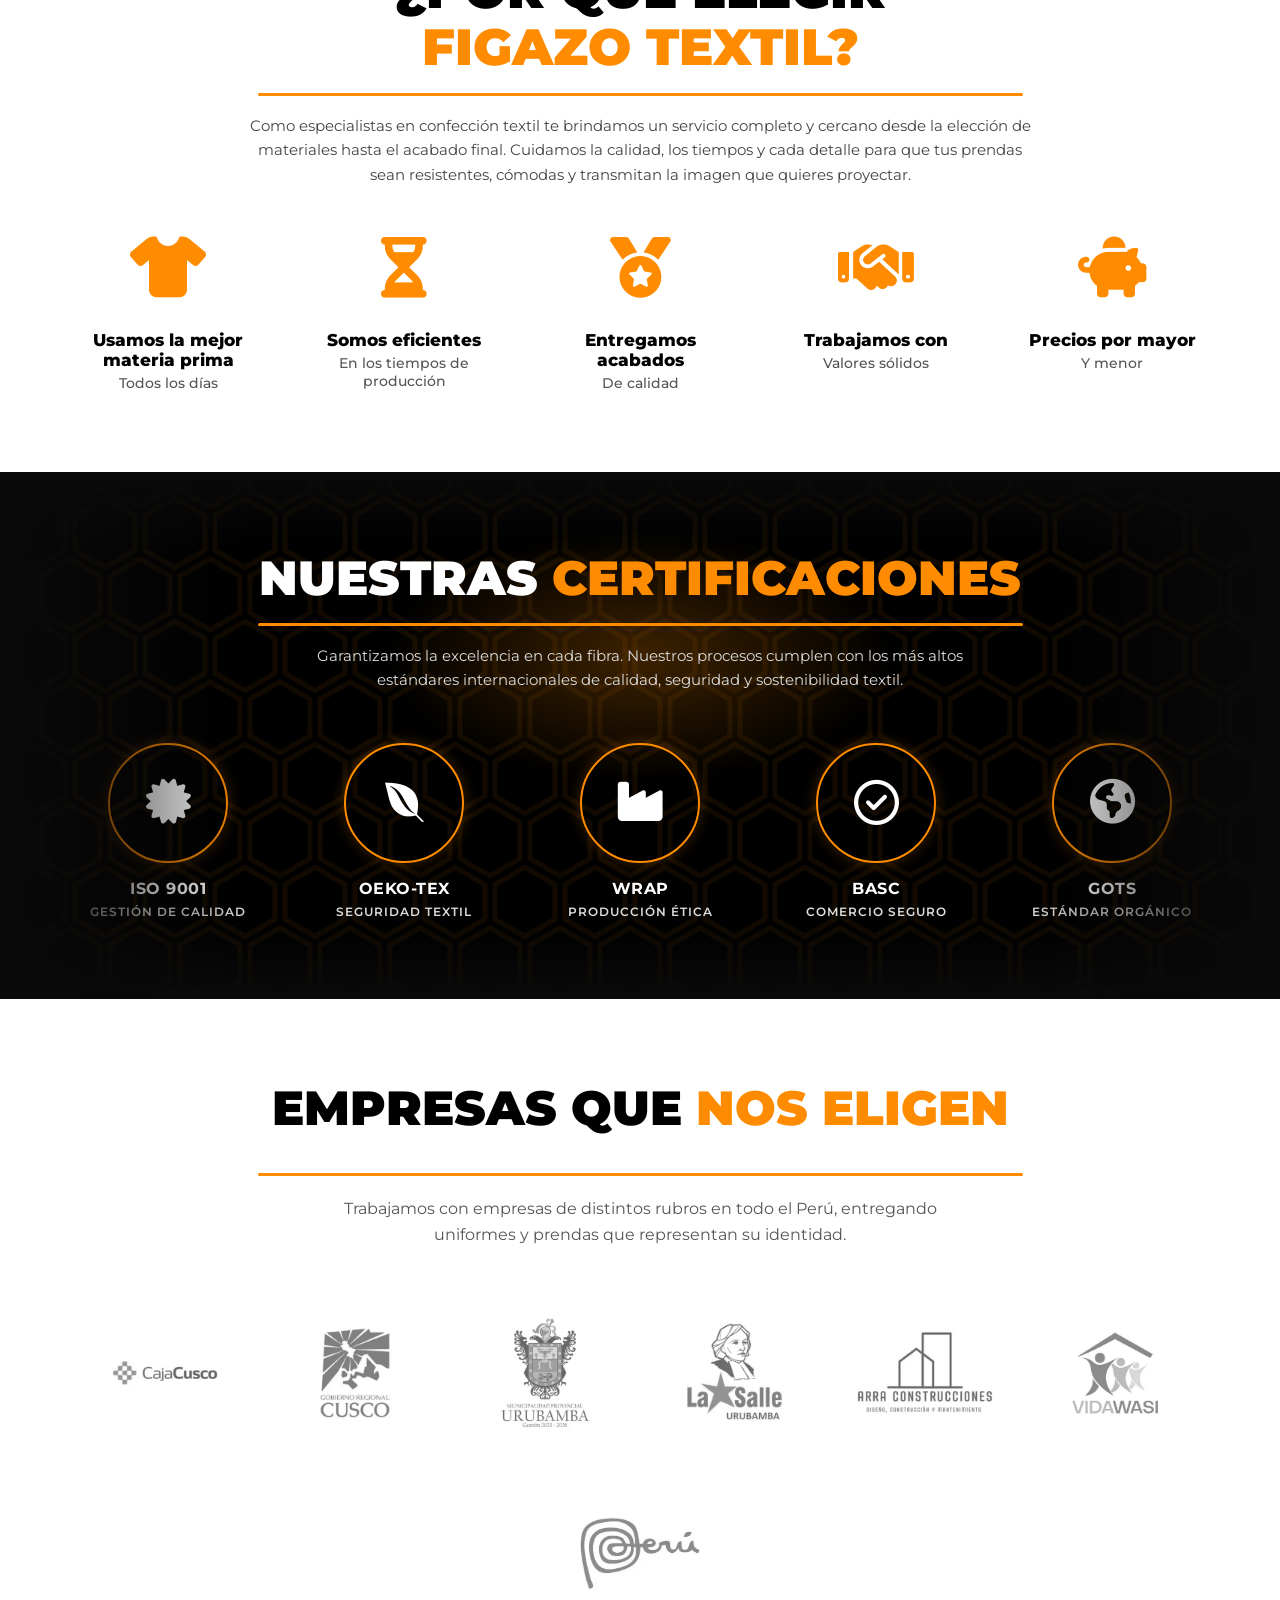
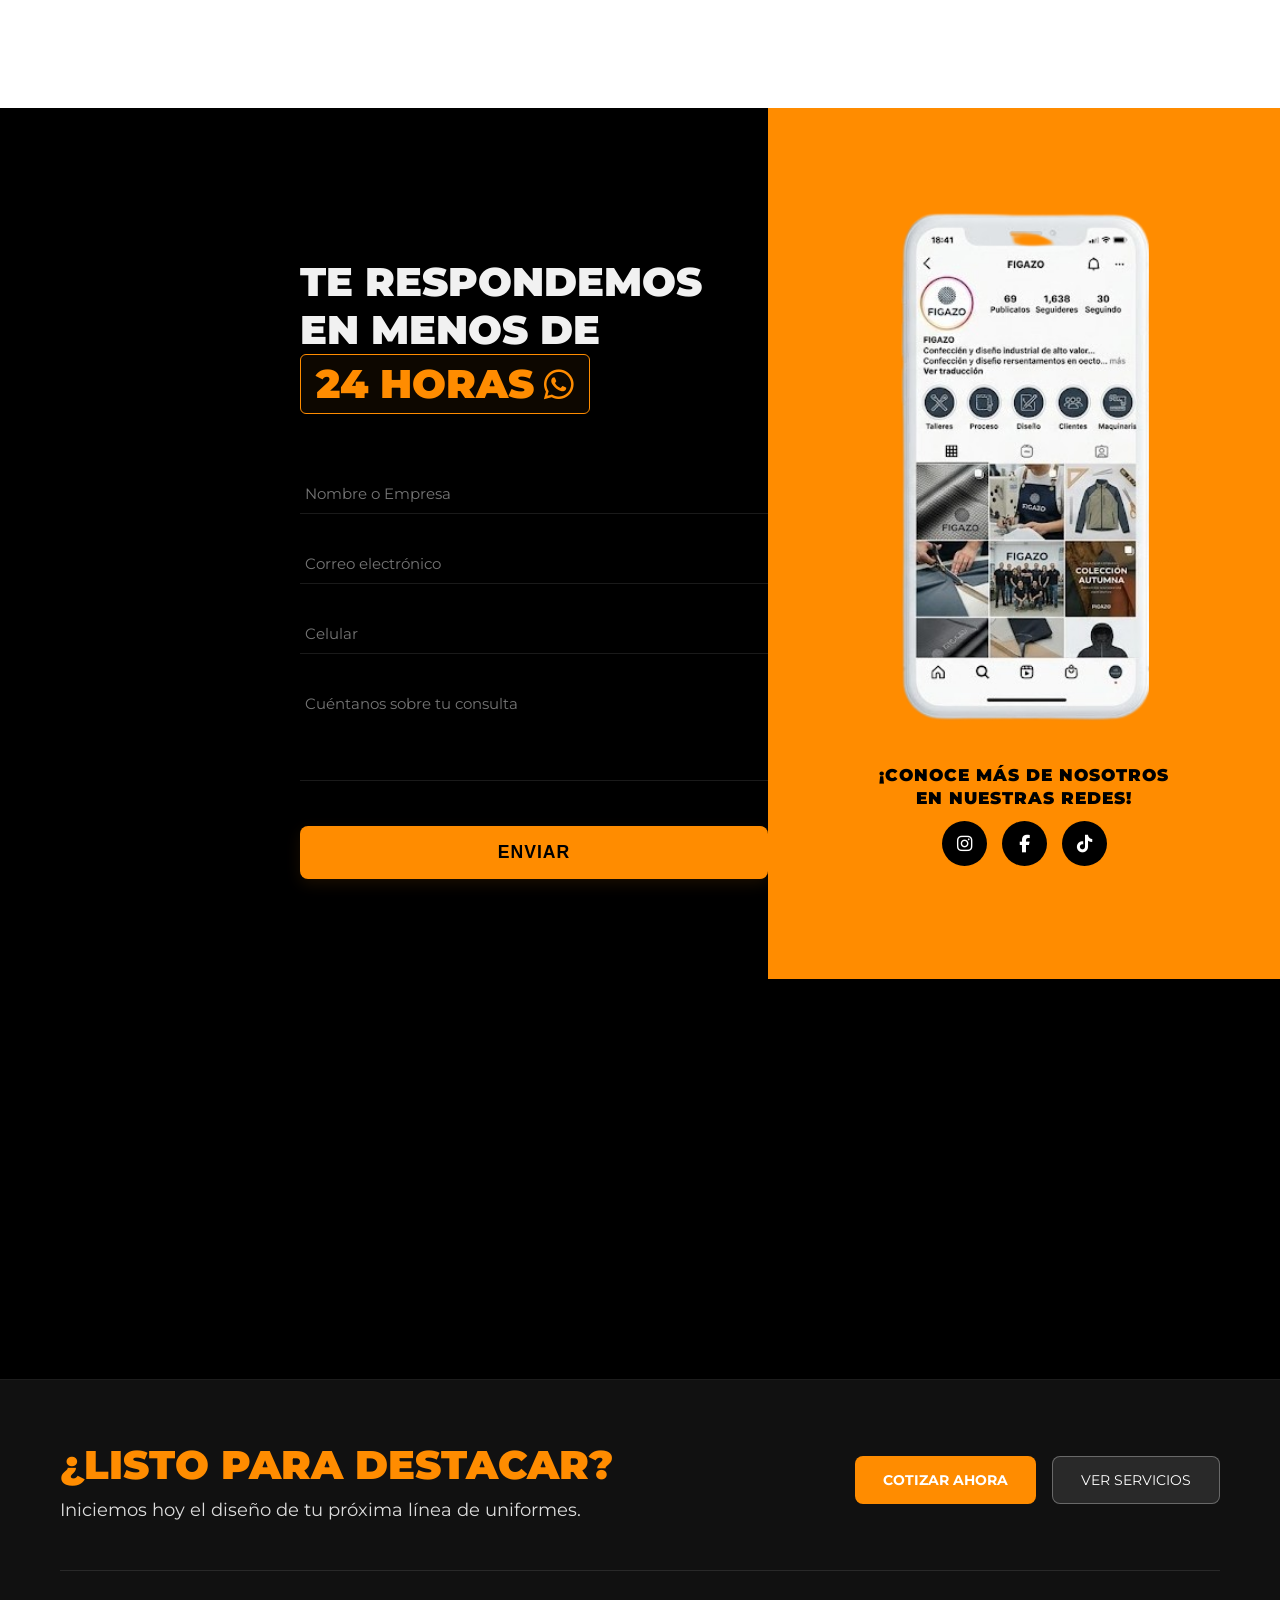
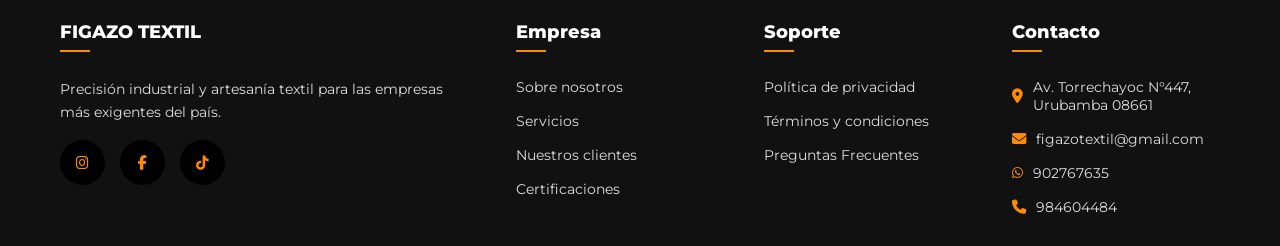
==== commit 80bbebf7: "Unificar las tarjetas giratorias en un componente comun" ====
--- a/index.html
+++ b/index.html
@@ -29,6 +29,7 @@
     <link rel="stylesheet" href="css/header.css">
     <link rel="stylesheet" href="css/hero.css">
     <link rel="stylesheet" href="css/nosotros.css">
+    <link rel="stylesheet" href="css/componentes.css">
     <link rel="stylesheet" href="css/servicios.css">
     <link rel="stylesheet" href="css/pedido.css">
     <link rel="stylesheet" href="css/galeria.css">
@@ -251,114 +252,114 @@
         <div class="s-cards">
 
             <!-- CARD 1 -->
-            <div class="s-card" tabindex="0">
-                <div class="s-card-inner">
-                    <div class="s-card-front">
-                        <img src="imagenes/s1.webp" alt="Uniformes corporativos" class="s-card-foto" loading="lazy" decoding="async">
-                        <div class="s-card-overlay"></div>
-                        <div class="s-card-info">
-                            <div class="s-card-icono"><i class="fas fa-briefcase"></i></div>
-                            <h3 class="s-card-titulo">UNIFORMES<br>CORPORATIVOS</h3>
+            <div class="flip-card" tabindex="0">
+                <div class="flip-card-inner">
+                    <div class="flip-card-front">
+                        <img src="imagenes/s1.webp" alt="Uniformes corporativos" class="flip-card-foto" loading="lazy" decoding="async">
+                        <div class="flip-card-overlay"></div>
+                        <div class="flip-card-info">
+                            <div class="flip-card-icono"><i class="fas fa-briefcase"></i></div>
+                            <h3 class="flip-card-titulo">UNIFORMES<br>CORPORATIVOS</h3>
                         </div>
                     </div>
-                    <div class="s-card-back">
-                        <div class="s-card-icono"><i class="fas fa-briefcase"></i></div>
-                        <h3 class="s-card-titulo">UNIFORMES CORPORATIVOS</h3>
+                    <div class="flip-card-back">
+                        <div class="flip-card-icono"><i class="fas fa-briefcase"></i></div>
+                        <h3 class="flip-card-titulo">UNIFORMES CORPORATIVOS</h3>
                         <p>Diseñamos y confeccionamos uniformes a medida para empresas e instituciones. Imagen profesional, telas de calidad y acabados que representan tu marca.</p>
                     </div>
                 </div>
             </div>
 
             <!-- CARD 2 -->
-            <div class="s-card" tabindex="0">
-                <div class="s-card-inner">
-                    <div class="s-card-front">
-                        <img src="imagenes/s2.webp" alt="Ropa deportiva" class="s-card-foto" loading="lazy" decoding="async">
-                        <div class="s-card-overlay"></div>
-                        <div class="s-card-info">
-                            <div class="s-card-icono"><i class="fas fa-running"></i></div>
-                            <h3 class="s-card-titulo">ROPA<br>DEPORTIVA</h3>
+            <div class="flip-card" tabindex="0">
+                <div class="flip-card-inner">
+                    <div class="flip-card-front">
+                        <img src="imagenes/s2.webp" alt="Ropa deportiva" class="flip-card-foto" loading="lazy" decoding="async">
+                        <div class="flip-card-overlay"></div>
+                        <div class="flip-card-info">
+                            <div class="flip-card-icono"><i class="fas fa-running"></i></div>
+                            <h3 class="flip-card-titulo">ROPA<br>DEPORTIVA</h3>
                         </div>
                     </div>
-                    <div class="s-card-back">
-                        <div class="s-card-icono"><i class="fas fa-running"></i></div>
-                        <h3 class="s-card-titulo">ROPA DEPORTIVA</h3>
+                    <div class="flip-card-back">
+                        <div class="flip-card-icono"><i class="fas fa-running"></i></div>
+                        <h3 class="flip-card-titulo">ROPA DEPORTIVA</h3>
                         <p>Equipaciones técnicas para colegios, clubes y equipos deportivos. Corte ergonómico, telas transpirables y personalización completa de colores y logos.</p>
                     </div>
                 </div>
             </div>
 
             <!-- CARD 3 -->
-            <div class="s-card" tabindex="0">
-                <div class="s-card-inner">
-                    <div class="s-card-front">
-                        <img src="imagenes/s3.webp" alt="Bordado computarizado" class="s-card-foto" loading="lazy" decoding="async">
-                        <div class="s-card-overlay"></div>
-                        <div class="s-card-info">
-                            <div class="s-card-icono"><i class="fas fa-star"></i></div>
-                            <h3 class="s-card-titulo">BORDADO<br>COMPUTARIZADO</h3>
+            <div class="flip-card" tabindex="0">
+                <div class="flip-card-inner">
+                    <div class="flip-card-front">
+                        <img src="imagenes/s3.webp" alt="Bordado computarizado" class="flip-card-foto" loading="lazy" decoding="async">
+                        <div class="flip-card-overlay"></div>
+                        <div class="flip-card-info">
+                            <div class="flip-card-icono"><i class="fas fa-star"></i></div>
+                            <h3 class="flip-card-titulo">BORDADO<br>COMPUTARIZADO</h3>
                         </div>
                     </div>
-                    <div class="s-card-back">
-                        <div class="s-card-icono"><i class="fas fa-star"></i></div>
-                        <h3 class="s-card-titulo">BORDADO COMPUTARIZADO</h3>
+                    <div class="flip-card-back">
+                        <div class="flip-card-icono"><i class="fas fa-star"></i></div>
+                        <h3 class="flip-card-titulo">BORDADO COMPUTARIZADO</h3>
                         <p>Logos, nombres y diseños bordados con precisión digital. Acabado duradero y de alta resolución sobre cualquier prenda o accesorio textil.</p>
                     </div>
                 </div>
             </div>
 
             <!-- CARD 4 -->
-            <div class="s-card" tabindex="0">
-                <div class="s-card-inner">
-                    <div class="s-card-front">
-                        <img src="imagenes/s4.webp" alt="Sublimado digital" class="s-card-foto" loading="lazy" decoding="async">
-                        <div class="s-card-overlay"></div>
-                        <div class="s-card-info">
-                            <div class="s-card-icono"><i class="fas fa-palette"></i></div>
-                            <h3 class="s-card-titulo">SUBLIMADO<br>DIGITAL</h3>
+            <div class="flip-card" tabindex="0">
+                <div class="flip-card-inner">
+                    <div class="flip-card-front">
+                        <img src="imagenes/s4.webp" alt="Sublimado digital" class="flip-card-foto" loading="lazy" decoding="async">
+                        <div class="flip-card-overlay"></div>
+                        <div class="flip-card-info">
+                            <div class="flip-card-icono"><i class="fas fa-palette"></i></div>
+                            <h3 class="flip-card-titulo">SUBLIMADO<br>DIGITAL</h3>
                         </div>
                     </div>
-                    <div class="s-card-back">
-                        <div class="s-card-icono"><i class="fas fa-palette"></i></div>
-                        <h3 class="s-card-titulo">SUBLIMADO DIGITAL</h3>
+                    <div class="flip-card-back">
+                        <div class="flip-card-icono"><i class="fas fa-palette"></i></div>
+                        <h3 class="flip-card-titulo">SUBLIMADO DIGITAL</h3>
                         <p>Impresión a todo color directamente en la tela. Colores vivos, lavados que no se degradan y posibilidad de cubrir la prenda completa.</p>
                     </div>
                 </div>
             </div>
 
             <!-- CARD 5 -->
-            <div class="s-card" tabindex="0">
-                <div class="s-card-inner">
-                    <div class="s-card-front">
-                        <img src="imagenes/s5.webp" alt="Estampados DTF" class="s-card-foto" loading="lazy" decoding="async">
-                        <div class="s-card-overlay"></div>
-                        <div class="s-card-info">
-                            <div class="s-card-icono"><i class="fas fa-handshake"></i></div>
-                            <h3 class="s-card-titulo">ASESORÍA<br>PERSONALIZADA</h3>
+            <div class="flip-card" tabindex="0">
+                <div class="flip-card-inner">
+                    <div class="flip-card-front">
+                        <img src="imagenes/s5.webp" alt="Estampados DTF" class="flip-card-foto" loading="lazy" decoding="async">
+                        <div class="flip-card-overlay"></div>
+                        <div class="flip-card-info">
+                            <div class="flip-card-icono"><i class="fas fa-handshake"></i></div>
+                            <h3 class="flip-card-titulo">ASESORÍA<br>PERSONALIZADA</h3>
                         </div>
                     </div>
-                    <div class="s-card-back">
-                        <div class="s-card-icono"><i class="fas fa-ruler-combined"></i></div>
-                        <h3 class="s-card-titulo">ASESORÍA PERSONALIZADA</h3>
+                    <div class="flip-card-back">
+                        <div class="flip-card-icono"><i class="fas fa-ruler-combined"></i></div>
+                        <h3 class="flip-card-titulo">ASESORÍA PERSONALIZADA</h3>
                         <p>Te acompañamos desde la idea hasta la prenda final. Analizamos tu necesidad, te recomendamos materiales y diseñamos la solución textil ideal para tu negocio</p>
                     </div>
                 </div>
             </div>
 
             <!-- CARD 6 -->
-            <div class="s-card" tabindex="0">
-                <div class="s-card-inner">
-                    <div class="s-card-front">
-                        <img src="imagenes/s6.webp" alt="Toma de medidas" class="s-card-foto" loading="lazy" decoding="async">
-                        <div class="s-card-overlay"></div>
-                        <div class="s-card-info">
-                            <div class="s-card-icono"><i class="fas fa-truck"></i></div>
-                            <h3 class="s-card-titulo">CONFECCION POR<br>VOLUMEN</h3>
+            <div class="flip-card" tabindex="0">
+                <div class="flip-card-inner">
+                    <div class="flip-card-front">
+                        <img src="imagenes/s6.webp" alt="Toma de medidas" class="flip-card-foto" loading="lazy" decoding="async">
+                        <div class="flip-card-overlay"></div>
+                        <div class="flip-card-info">
+                            <div class="flip-card-icono"><i class="fas fa-truck"></i></div>
+                            <h3 class="flip-card-titulo">CONFECCION POR<br>VOLUMEN</h3>
                         </div>
                     </div>
-                    <div class="s-card-back">
-                        <div class="s-card-icono"><i class="fas fa-truck"></i></div>
-                        <h3 class="s-card-titulo">CONFECCIÓN POR VOLUMEN</h3>
+                    <div class="flip-card-back">
+                        <div class="flip-card-icono"><i class="fas fa-truck"></i></div>
+                        <h3 class="flip-card-titulo">CONFECCIÓN POR VOLUMEN</h3>
                         <p>Producimos desde pequeñas series hasta pedidos masivos sin sacrificar calidad. Plazos cumplidos, precios competitivos y acabados uniformes en cada unidad.</p>
                     </div>
                 </div>
--- a/css/componentes.css
+++ b/css/componentes.css
@@ -0,0 +1,142 @@
+/* ================================================
+   COMPONENTES.CSS — Piezas compartidas entre páginas
+   ================================================ */
+
+/* ===== TARJETA QUE GIRA =====
+   La usan los servicios del inicio y las líneas de
+   especialización de "¿Quiénes somos?". */
+
+.flip-card {
+    height: 260px;
+    perspective: 1000px;
+    cursor: pointer;
+    border-radius: 16px;
+    outline: none; /* quitamos el outline feo del tabindex */
+}
+
+@media (min-width: 992px) {
+    .flip-card { height: 300px; }
+}
+
+/* La cara que gira */
+.flip-card-inner {
+    position: relative;
+    width: 100%;
+    height: 100%;
+    transform-style: preserve-3d;
+    transition: transform 1.5s cubic-bezier(0.45, 0.05, 0.55, 0.95);
+    border-radius: 16px;
+}
+
+/* Giro en escritorio con el puntero encima */
+@media (hover: hover) {
+    .flip-card:hover .flip-card-inner {
+        transform: rotateY(180deg);
+        transition: transform .5s cubic-bezier(0.45, 0.05, 0.55, 0.95);
+    }
+}
+
+/* Giro en móvil al tocar (tabindex="0") */
+@media (hover: none) {
+    .flip-card:focus-within .flip-card-inner {
+        transform: rotateY(180deg);
+        transition: transform 0.55s cubic-bezier(0.45, 0.05, 0.55, 0.95);
+    }
+}
+
+.flip-card:focus-within .flip-card-inner {
+    transform: rotateY(180deg);
+}
+
+/* ===== LAS DOS CARAS ===== */
+.flip-card-front,
+.flip-card-back {
+    position: absolute;
+    inset: 0;
+    border-radius: 16px;
+    overflow: hidden;
+    backface-visibility: hidden;
+    -webkit-backface-visibility: hidden; /* Safari */
+}
+
+.flip-card-foto {
+    width: 100%;
+    height: 100%;
+    object-fit: cover;
+    display: block;
+}
+
+.flip-card-overlay {
+    position: absolute;
+    inset: 0;
+    background: linear-gradient(to top, rgba(0,0,0,0.85) 0%, rgba(0,0,0,0.2) 60%, rgba(0,0,0,0) 100%);
+}
+
+.flip-card-info {
+    position: absolute;
+    bottom: 20px;
+    left: 20px;
+    display: flex;
+    align-items: center;
+    gap: 14px;
+}
+
+/* El reverso empieza girado, por eso no se ve */
+.flip-card-back {
+    background-color: #000000;
+    transform: rotateY(180deg);
+    display: flex;
+    flex-direction: column;
+    justify-content: center;
+    align-items: center;
+    text-align: center;
+    padding: 28px 24px;
+    gap: 14px;
+    border: 5px solid var(--naranja);
+}
+
+.flip-card-back .flip-card-icono {
+    width: 52px;
+    height: 52px;
+    border: 2px solid var(--naranja);
+    background-color: transparent;
+}
+
+.flip-card-back .flip-card-titulo {
+    font-size: 0.95rem;
+    color: var(--naranja);
+    margin: 0;
+}
+
+.flip-card-back p {
+    font-size: 0.85rem;
+    color: var(--blanco);
+    line-height: 1.6;
+    margin: 0;
+}
+
+/* ===== ICONO Y TITULO (compartidos por las dos caras) ===== */
+.flip-card-icono {
+    width: 44px;
+    height: 44px;
+    border: 2px solid var(--blanco);
+    border-radius: 50%;
+    display: flex;
+    justify-content: center;
+    align-items: center;
+    flex-shrink: 0;
+    background-color: rgba(0,0,0,0.4);
+}
+
+.flip-card-icono i {
+    color: var(--blanco);
+    font-size: 1rem;
+}
+
+.flip-card-titulo {
+    font-size: 1rem;
+    font-weight: 800;
+    text-transform: uppercase;
+    line-height: 1.2;
+    color: var(--blanco);
+}
--- a/css/servicios.css
+++ b/css/servicios.css
@@ -31,138 +31,6 @@
     gap: 20px;
 }
 
-/* ===== CARD CONTENEDOR (perspectiva 3D) ===== */
-.s-card {
-    height: 260px;
-    perspective: 1000px;
-    cursor: pointer;
-    border-radius: 16px;
-    outline: none; /* quitamos el outline feo del tabindex */
-}
-
-/* ===== INNER — el que gira ===== */
-.s-card-inner {
-    position: relative;
-    width: 100%;
-    height: 100%;
-    transform-style: preserve-3d;
-    transition: transform 1.5s cubic-bezier(0.45, 0.05, 0.55, 0.95);
-    border-radius: 16px;
-}
-
-@media (hover: none) {
-    .s-card:focus-within .s-card-inner {
-        transform: rotateY(180deg);
-        transition: transform 0.55s cubic-bezier(0.45, 0.05, 0.55, 0.95);
-    }
-}
-/* Giro en desktop con hover */
-@media (hover: hover) {
-    .s-card:hover .s-card-inner {
-        transform: rotateY(180deg);
-            transition: transform .5s cubic-bezier(0.45, 0.05, 0.55, 0.95);
-    }
-}
-
-/* Giro en móvil/touch con foco (tabindex="0") */
-.s-card:focus-within .s-card-inner {
-    transform: rotateY(180deg);
-}
-
-/* ===== FRENTE Y REVERSO — base compartida ===== */
-.s-card-front,
-.s-card-back {
-    position: absolute;
-    inset: 0;
-    border-radius: 16px;
-    overflow: hidden;
-    backface-visibility: hidden;
-    -webkit-backface-visibility: hidden; /* Safari */
-}
-
-/* ===== FRENTE ===== */
-.s-card-foto {
-    width: 100%;
-    height: 100%;
-    object-fit: cover;
-    display: block;
-}
-
-.s-card-overlay {
-    position: absolute;
-    inset: 0;
-    background: linear-gradient(to top, rgba(0,0,0,0.85) 0%, rgba(0,0,0,0.2) 60%, rgba(0,0,0,0) 100%);
-}
-
-.s-card-info {
-    position: absolute;
-    bottom: 20px;
-    left: 20px;
-    display: flex;
-    align-items: center;
-    gap: 14px;
-}
-
-/* ===== REVERSO ===== */
-.s-card-back {
-    background-color: #000000;
-    transform: rotateY(180deg); /* empieza girado, invisible */
-    display: flex;
-    flex-direction: column;
-    justify-content: center;
-    align-items: center;
-    text-align: center;
-    padding: 28px 24px;
-    gap: 14px;
-    border: 5px solid var(--naranja);
-}
-
-.s-card-back .s-card-icono {
-    width: 52px;
-    height: 52px;
-    border: 2px solid var(--naranja);
-    background-color: transparent;
-}
-
-.s-card-back .s-card-titulo {
-    font-size: 0.95rem;
-    color: var(--naranja);
-    margin: 0;
-}
-
-.s-card-back p {
-    font-size: 0.85rem;
-    color: var(--blanco);
-    line-height: 1.6;
-    margin: 0;
-}
-
-/* ===== ICONOS (compartido frente/reverso) ===== */
-.s-card-icono {
-    width: 44px;
-    height: 44px;
-    border: 2px solid var(--blanco);
-    border-radius: 50%;
-    display: flex;
-    justify-content: center;
-    align-items: center;
-    flex-shrink: 0;
-    background-color: rgba(0,0,0,0.4);
-}
-
-.s-card-icono i {
-    color: var(--blanco);
-    font-size: 1rem;
-}
-
-.s-card-titulo {
-    font-size: 1rem;
-    font-weight: 800;
-    text-transform: uppercase;
-    line-height: 1.2;
-    color: var(--blanco);
-}
-
 /* ===== DESKTOP ===== */
 @media (min-width: 768px) {
     .s-cards { grid-template-columns: repeat(2, 1fr); }
@@ -173,5 +41,4 @@
         grid-template-columns: repeat(3, 1fr);
         gap: 24px;
     }
-    .s-card { height: 300px; }
 }
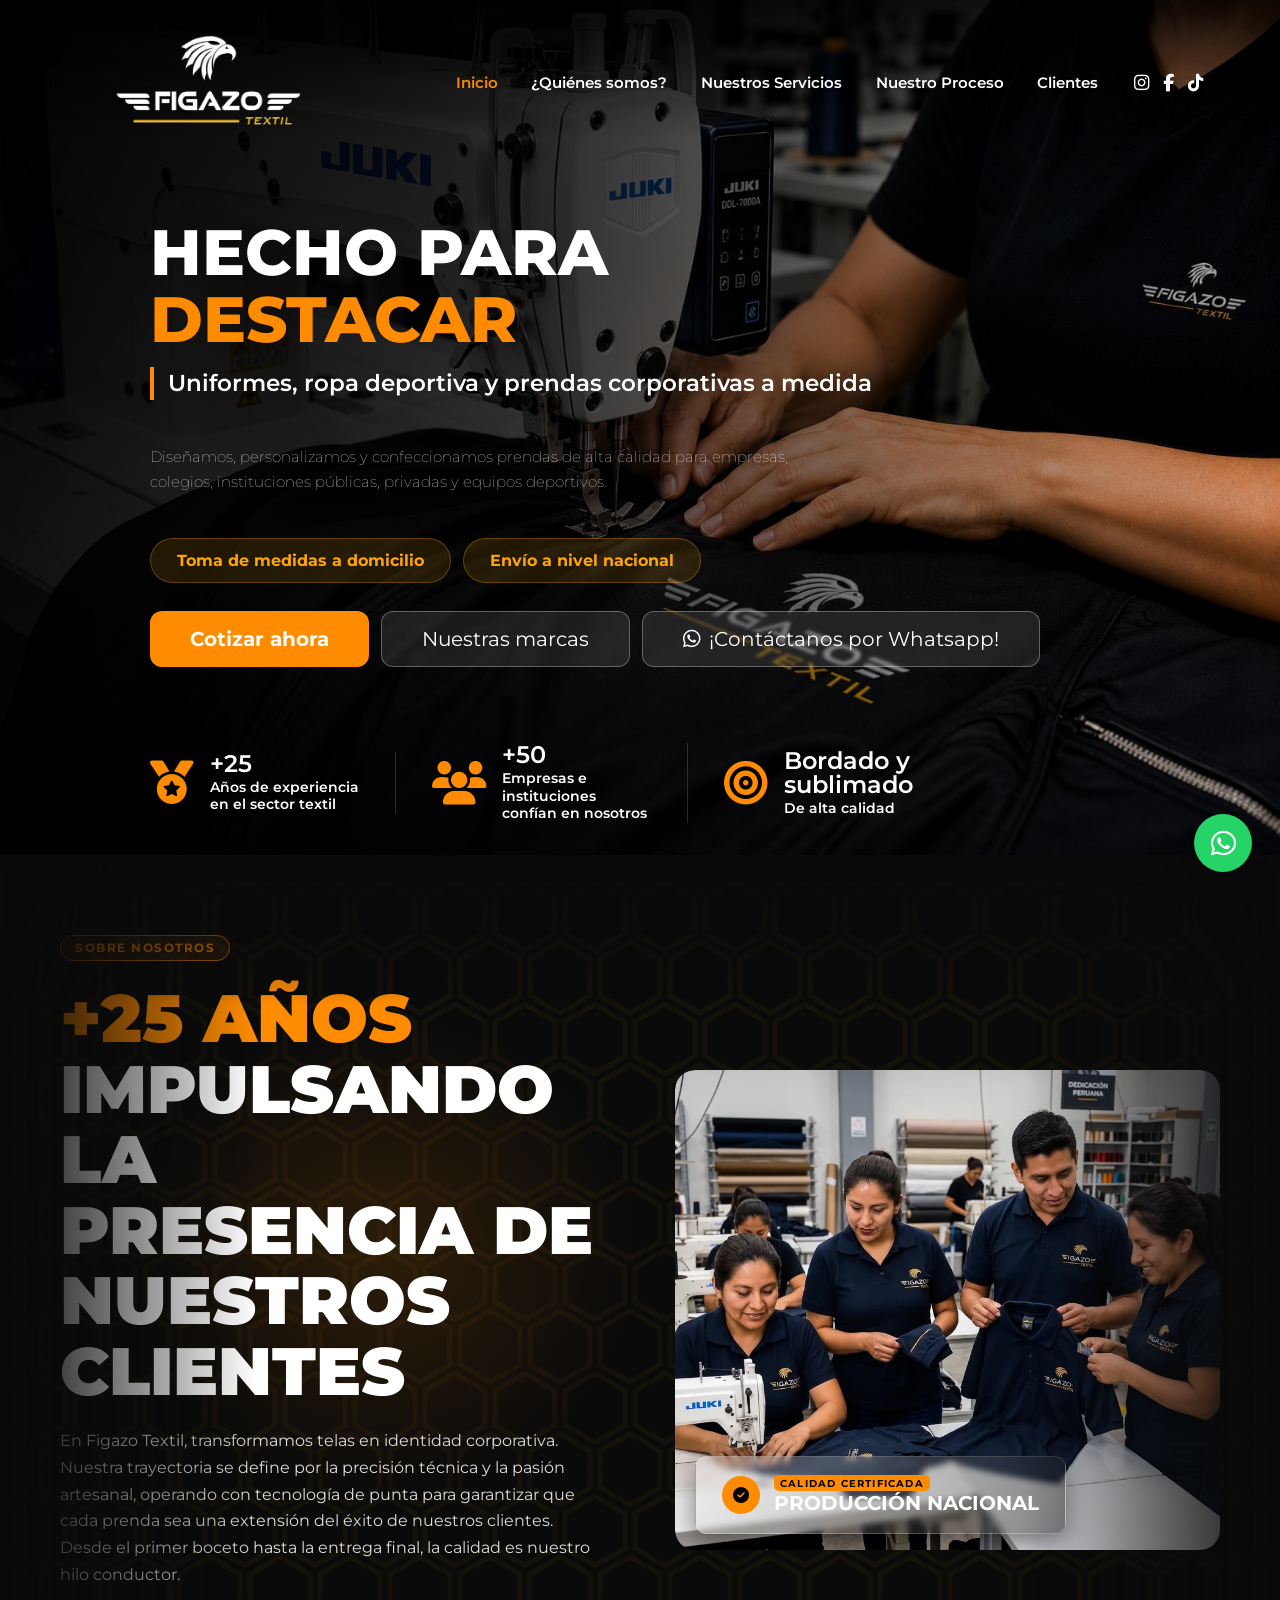
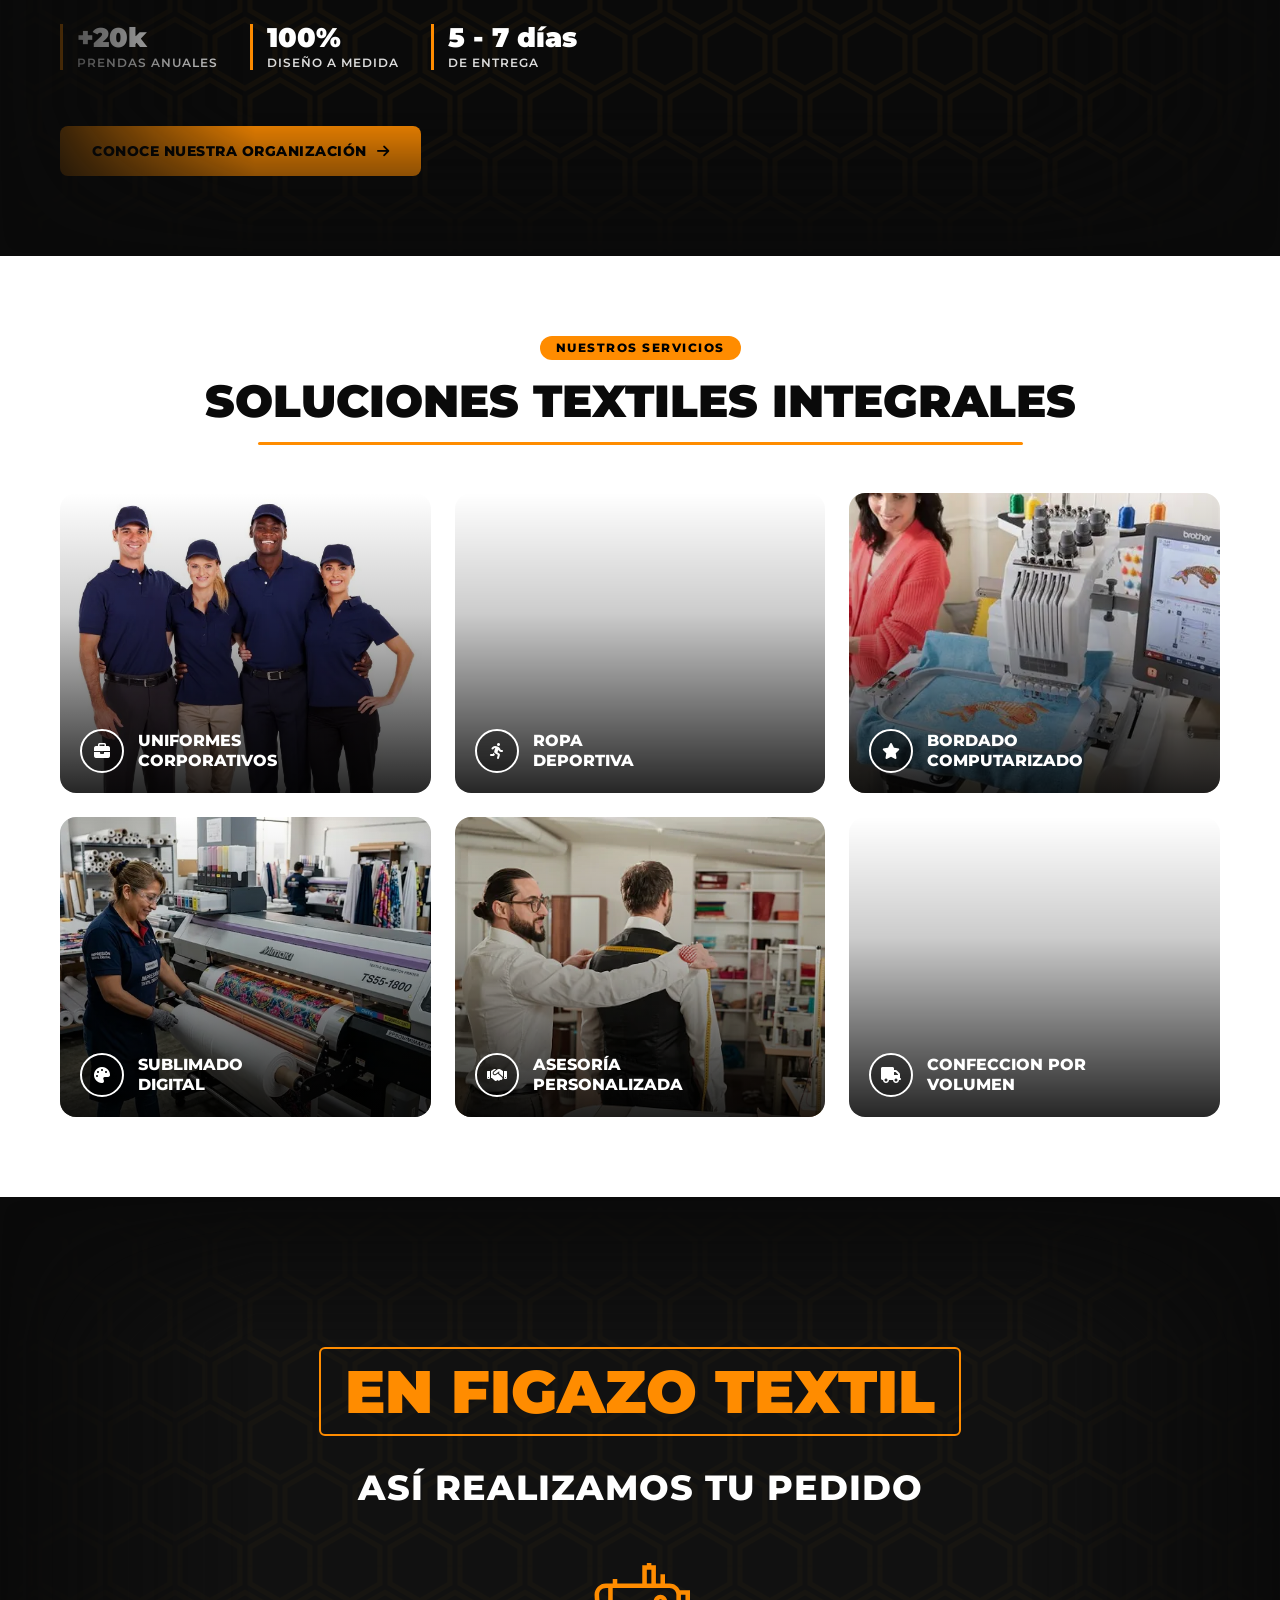
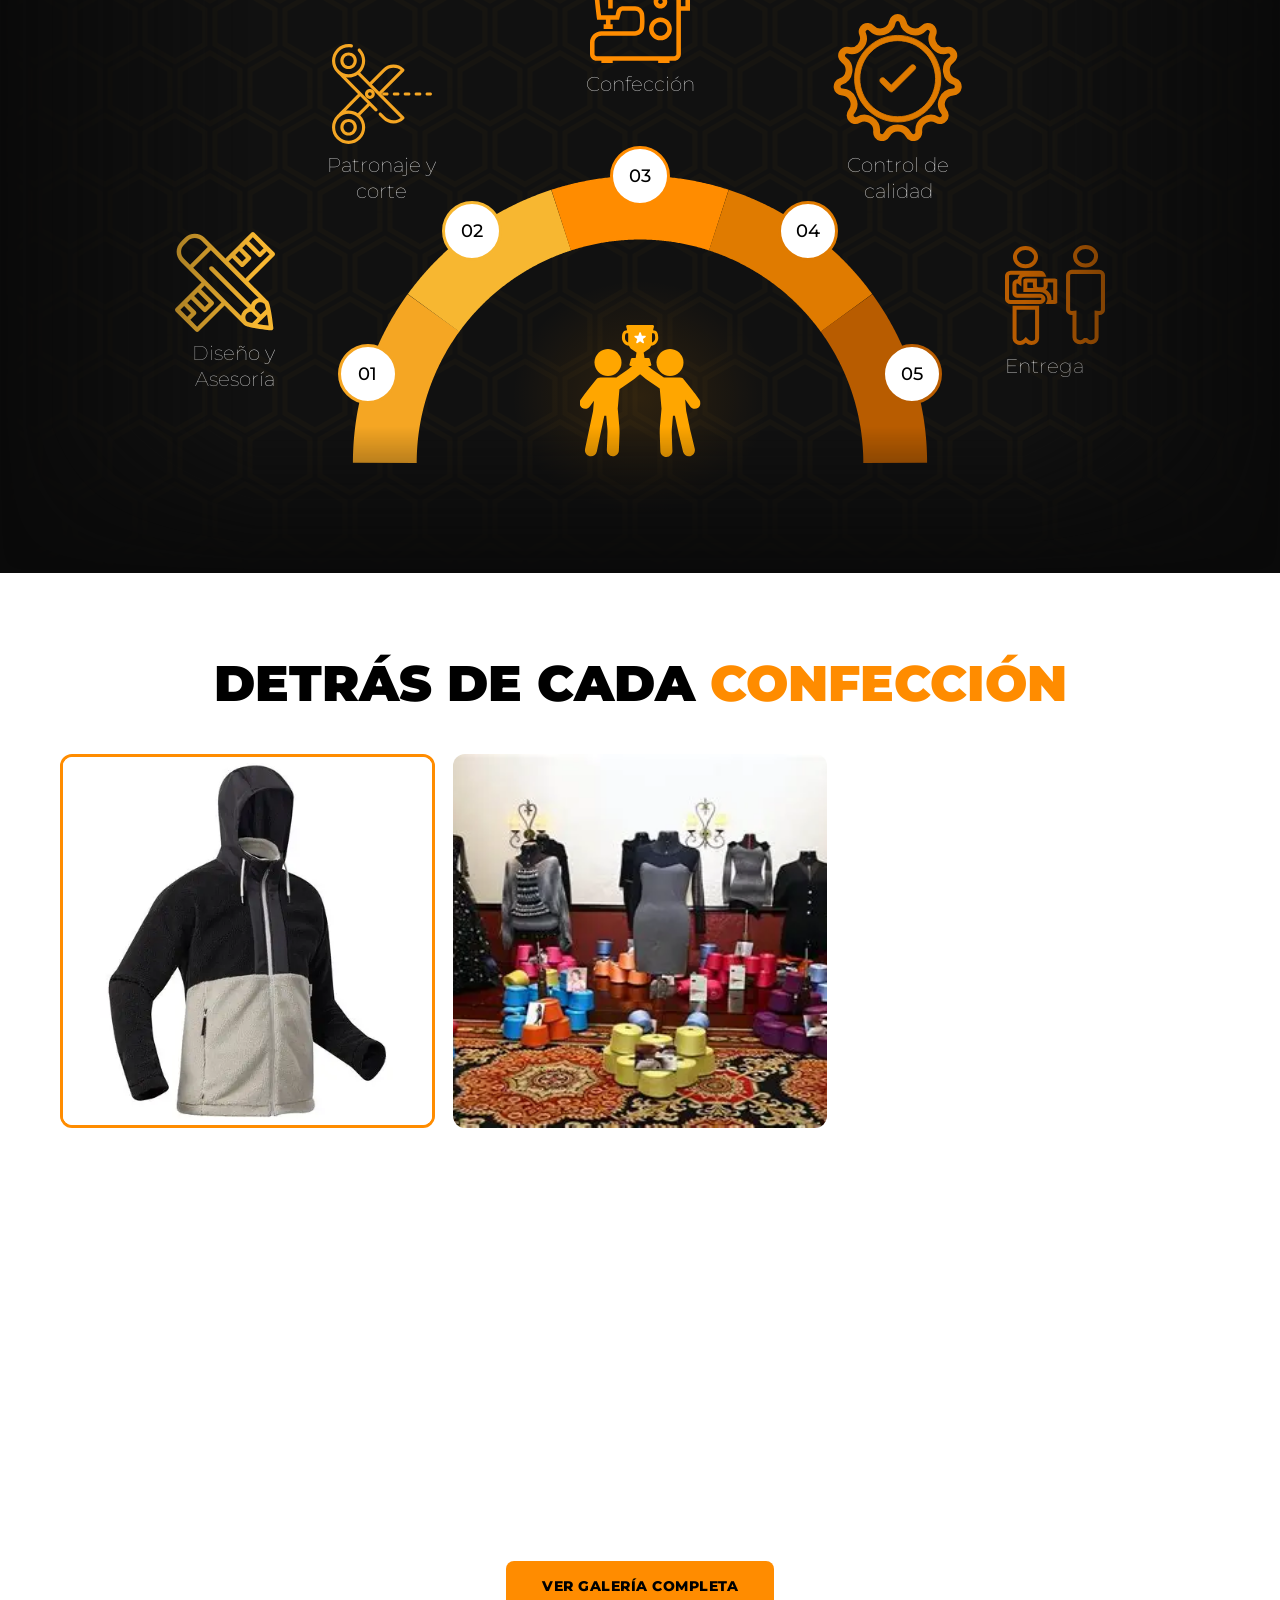
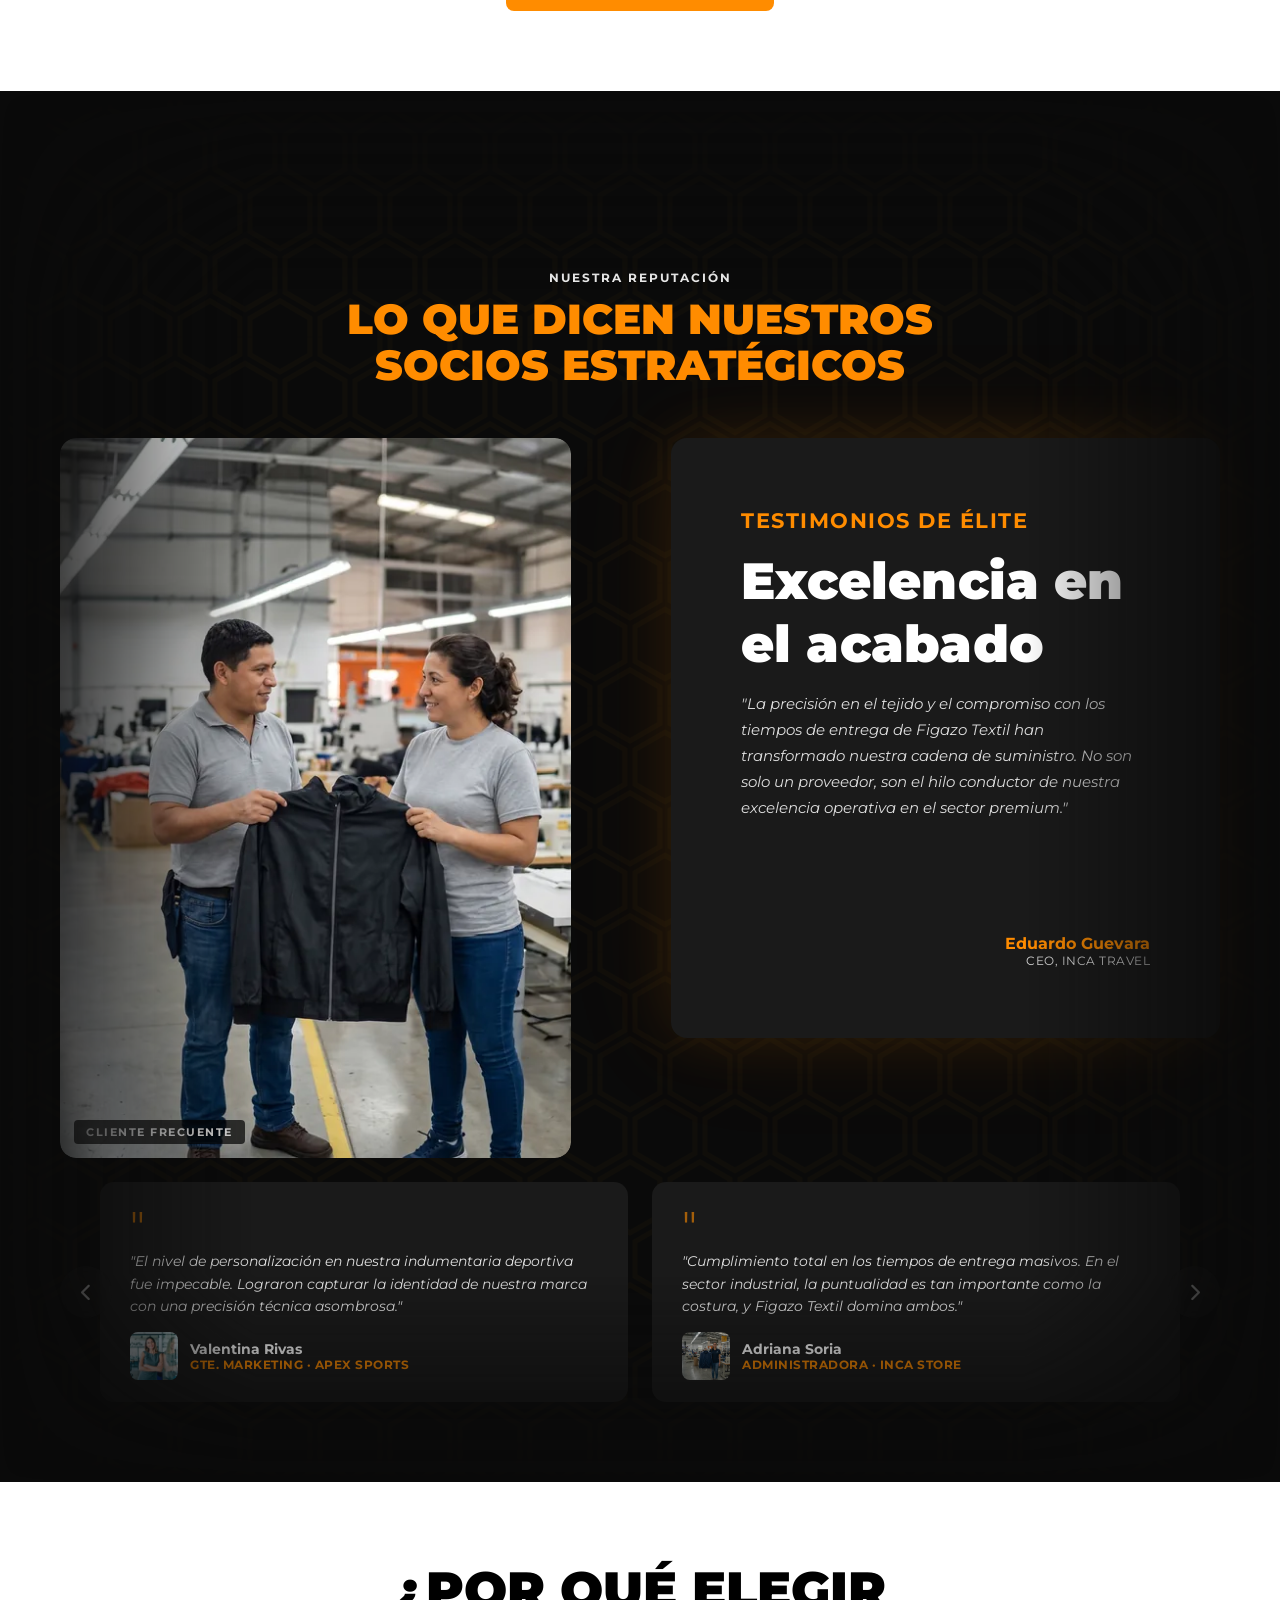
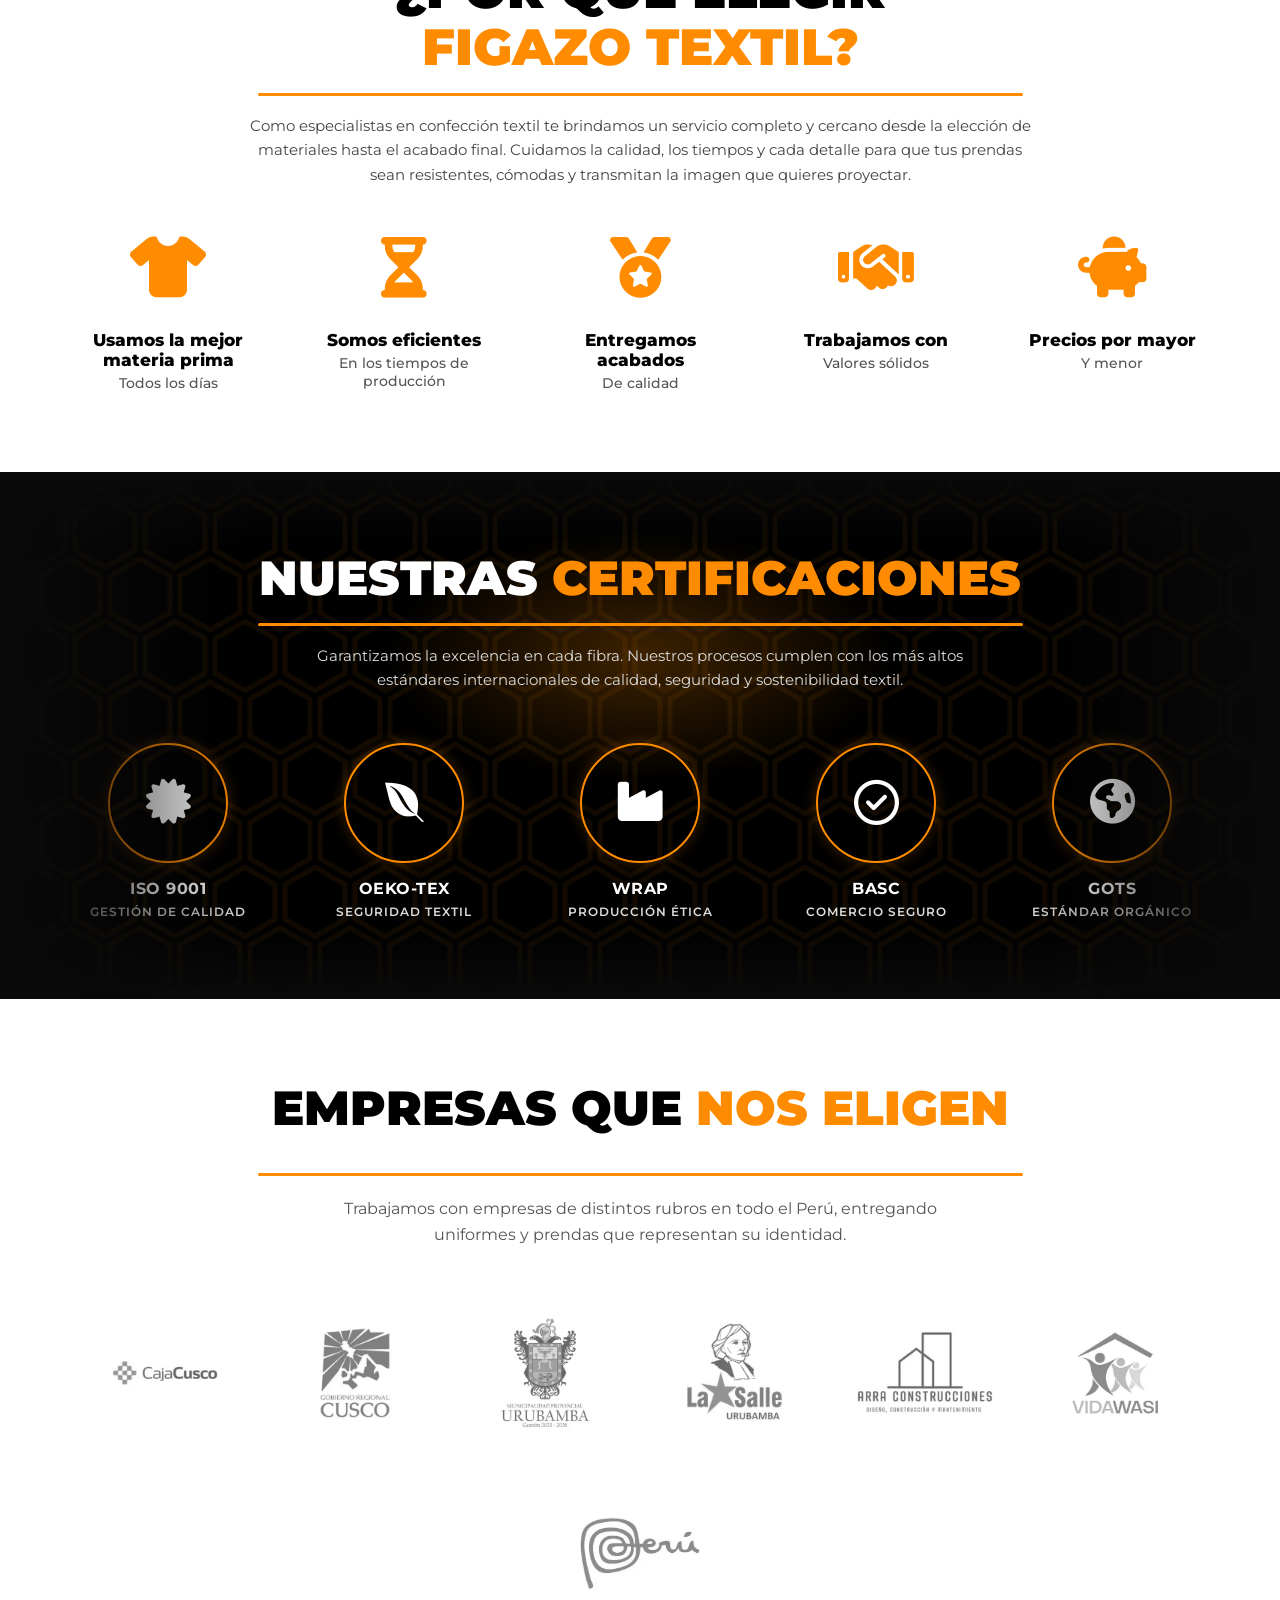
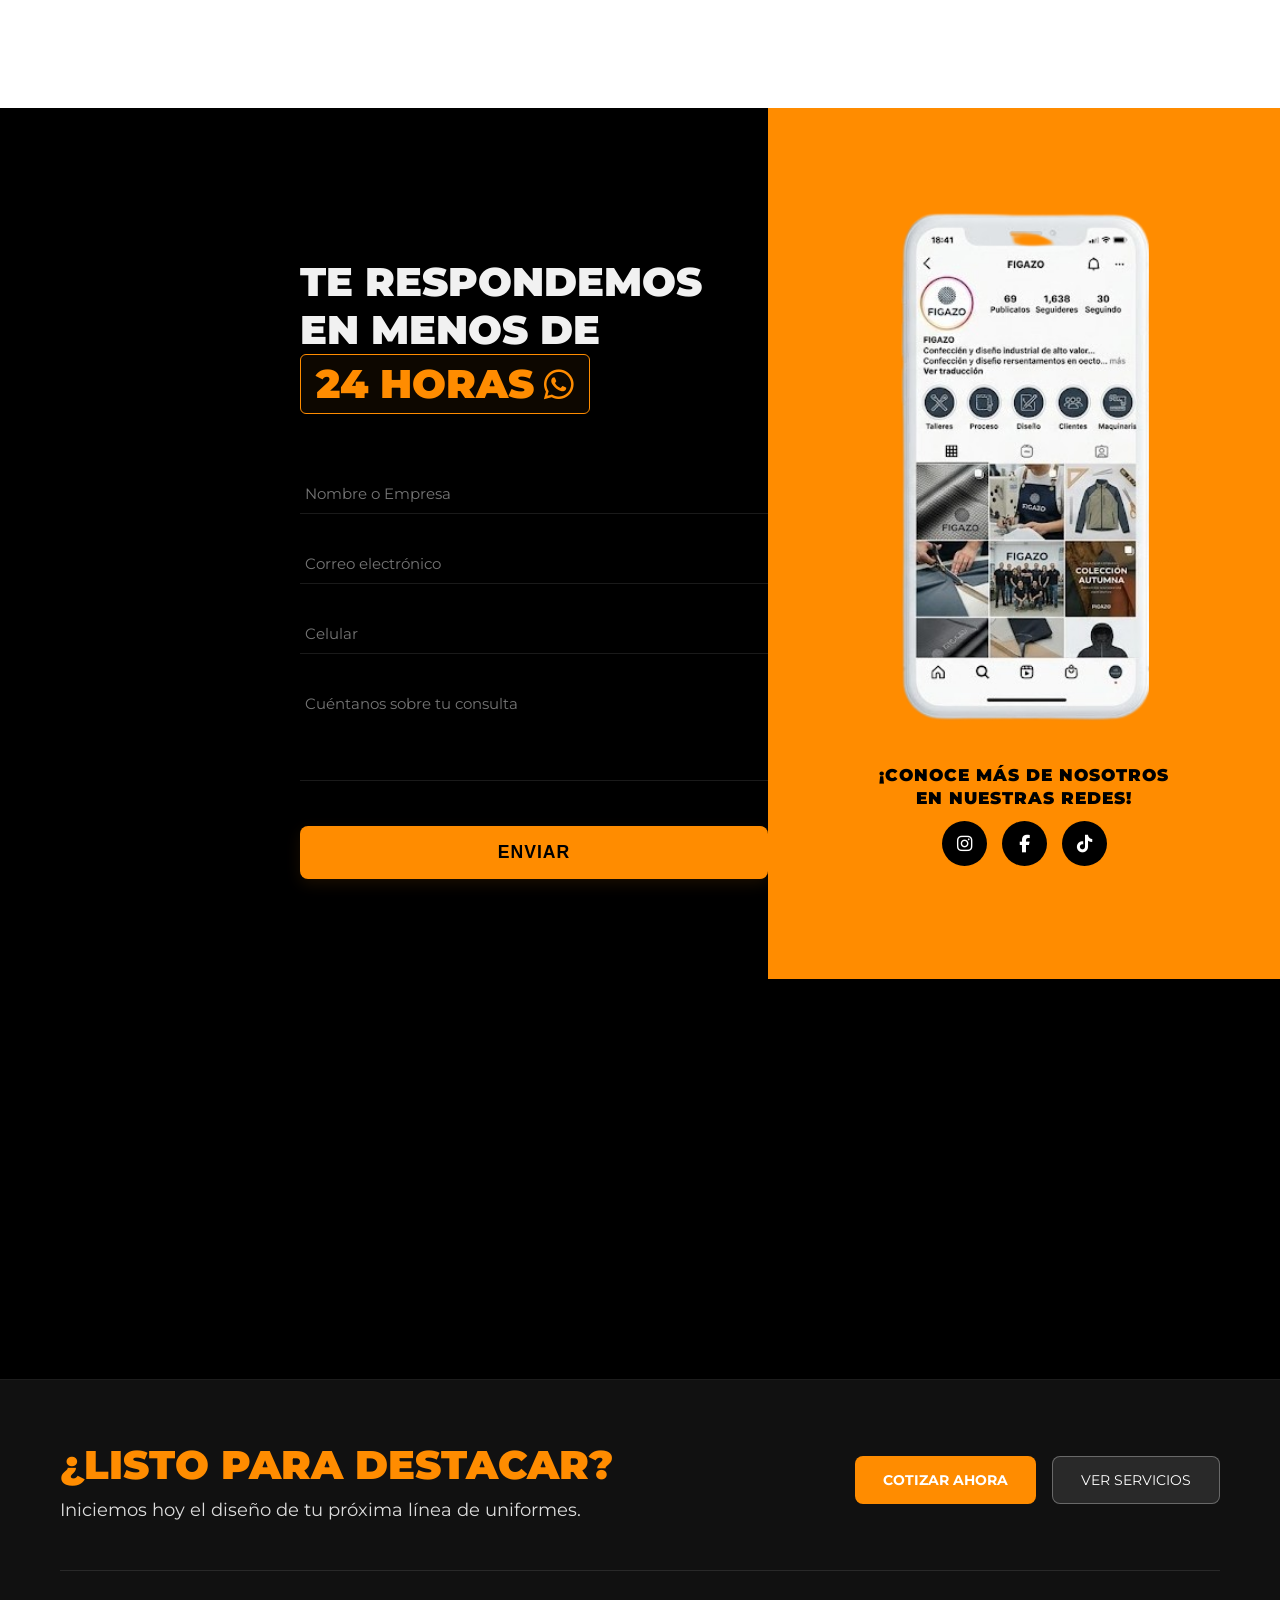
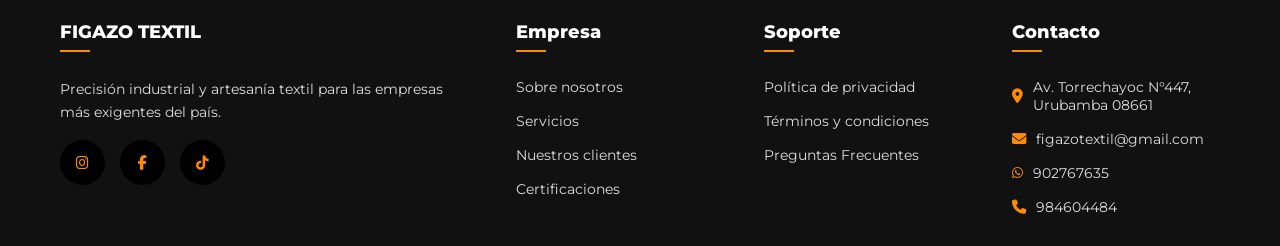
==== commit 10bba2a8: "Reservar el espacio de las imagenes al cargar" ====
--- a/index.html
+++ b/index.html
@@ -98,11 +98,11 @@
 
     <div class="header">
         <div class="h-logo">
-            <img src="imagenes/logo-removebg-preview.png" alt="Figazo Textil" class="logo-desktop">
-            <img src="imagenes/logo.png" alt="Figazo Textil" class="logo-movil">
+            <img src="imagenes/logo-removebg-preview.png" alt="Figazo Textil" class="logo-desktop" width="500" height="249">
+            <img src="imagenes/logo.png" alt="Figazo Textil" class="logo-movil" width="141" height="141">
         </div>  
         <div class="texto-logo-movil">
-            <img src="imagenes/Logomovil1.png" alt="Figazo Textil" class="logo-movil">
+            <img src="imagenes/Logomovil1.png" alt="Figazo Textil" class="logo-movil" width="225" height="41">
         </div>
 
         <nav class="h-menu">
@@ -221,7 +221,7 @@
 
             <div class="n-2">
                 <div class="n-foto-wrap">
-                    <img src="imagenes/sobre-nosotros.webp" alt="Equipo Figazo Textil" class="n-foto" loading="lazy" decoding="async">
+                    <img src="imagenes/sobre-nosotros.webp" alt="Equipo Figazo Textil" class="n-foto" loading="lazy" decoding="async" width="1200" height="786">
                     <div class="n-tarjeta">
                         <div class="n-icono"><i class="fas fa-check-circle"></i></div>
                         <div class="n-tarjeta-info">
@@ -255,7 +255,7 @@
             <div class="flip-card" tabindex="0">
                 <div class="flip-card-inner">
                     <div class="flip-card-front">
-                        <img src="imagenes/s1.webp" alt="Uniformes corporativos" class="flip-card-foto" loading="lazy" decoding="async">
+                        <img src="imagenes/s1.webp" alt="Uniformes corporativos" class="flip-card-foto" loading="lazy" decoding="async" width="624" height="528">
                         <div class="flip-card-overlay"></div>
                         <div class="flip-card-info">
                             <div class="flip-card-icono"><i class="fas fa-briefcase"></i></div>
@@ -274,7 +274,7 @@
             <div class="flip-card" tabindex="0">
                 <div class="flip-card-inner">
                     <div class="flip-card-front">
-                        <img src="imagenes/s2.webp" alt="Ropa deportiva" class="flip-card-foto" loading="lazy" decoding="async">
+                        <img src="imagenes/s2.webp" alt="Ropa deportiva" class="flip-card-foto" loading="lazy" decoding="async" width="613" height="461">
                         <div class="flip-card-overlay"></div>
                         <div class="flip-card-info">
                             <div class="flip-card-icono"><i class="fas fa-running"></i></div>
@@ -293,7 +293,7 @@
             <div class="flip-card" tabindex="0">
                 <div class="flip-card-inner">
                     <div class="flip-card-front">
-                        <img src="imagenes/s3.webp" alt="Bordado computarizado" class="flip-card-foto" loading="lazy" decoding="async">
+                        <img src="imagenes/s3.webp" alt="Bordado computarizado" class="flip-card-foto" loading="lazy" decoding="async" width="474" height="474">
                         <div class="flip-card-overlay"></div>
                         <div class="flip-card-info">
                             <div class="flip-card-icono"><i class="fas fa-star"></i></div>
@@ -312,7 +312,7 @@
             <div class="flip-card" tabindex="0">
                 <div class="flip-card-inner">
                     <div class="flip-card-front">
-                        <img src="imagenes/s4.webp" alt="Sublimado digital" class="flip-card-foto" loading="lazy" decoding="async">
+                        <img src="imagenes/s4.webp" alt="Sublimado digital" class="flip-card-foto" loading="lazy" decoding="async" width="800" height="437">
                         <div class="flip-card-overlay"></div>
                         <div class="flip-card-info">
                             <div class="flip-card-icono"><i class="fas fa-palette"></i></div>
@@ -331,7 +331,7 @@
             <div class="flip-card" tabindex="0">
                 <div class="flip-card-inner">
                     <div class="flip-card-front">
-                        <img src="imagenes/s5.webp" alt="Estampados DTF" class="flip-card-foto" loading="lazy" decoding="async">
+                        <img src="imagenes/s5.webp" alt="Estampados DTF" class="flip-card-foto" loading="lazy" decoding="async" width="509" height="339">
                         <div class="flip-card-overlay"></div>
                         <div class="flip-card-info">
                             <div class="flip-card-icono"><i class="fas fa-handshake"></i></div>
@@ -350,7 +350,7 @@
             <div class="flip-card" tabindex="0">
                 <div class="flip-card-inner">
                     <div class="flip-card-front">
-                        <img src="imagenes/s6.webp" alt="Toma de medidas" class="flip-card-foto" loading="lazy" decoding="async">
+                        <img src="imagenes/s6.webp" alt="Toma de medidas" class="flip-card-foto" loading="lazy" decoding="async" width="800" height="534">
                         <div class="flip-card-overlay"></div>
                         <div class="flip-card-info">
                             <div class="flip-card-icono"><i class="fas fa-truck"></i></div>
@@ -391,7 +391,7 @@
             <div class="p-movil-paso">
                 <div class="p-movil-barra" style="background:#FFC456"></div>
                 <div class="p-movil-num" style="border:3px solid #FFC456">01</div>
-                <div class="p-movil-icono"><img src="imagenes/diseno.svg" alt="Diseño y Asesoría" loading="lazy" decoding="async"></div>
+                <div class="p-movil-icono"><img src="imagenes/diseno.svg" alt="Diseño y Asesoría" loading="lazy" decoding="async" width="100" height="100"></div>
                 <div class="p-movil-info">
                     <h3>Diseño y Asesoría</h3>
                     <p>Analizamos tu marca y preparamos una propuesta visual con bocetos.</p>
@@ -401,7 +401,7 @@
             <div class="p-movil-paso">
                 <div class="p-movil-barra" style="background:#FFA600"></div>
                 <div class="p-movil-num" style="border:3px solid #FFA600">02</div>
-                <div class="p-movil-icono"><img src="imagenes/corte.svg" alt="Patronaje y corte" loading="lazy" decoding="async"></div>
+                <div class="p-movil-icono"><img src="imagenes/corte.svg" alt="Patronaje y corte" loading="lazy" decoding="async" width="100" height="100"></div>
                 <div class="p-movil-info">
                     <h3>Patronaje y corte</h3>
                     <p>Trazamos patrones a medida y cortamos las telas con precisión industrial.</p>
@@ -411,7 +411,7 @@
             <div class="p-movil-paso">
                 <div class="p-movil-barra" style="background:#FF8C00"></div>
                 <div class="p-movil-num" style="border:3px solid #FF8C00">03</div>
-<div class="p-movil-icono"><img src="imagenes/confeccion.svg" alt="Confección" loading="lazy" decoding="async"></div>
+<div class="p-movil-icono"><img src="imagenes/confeccion.svg" alt="Confección" loading="lazy" decoding="async" width="100" height="100"></div>
                 <div class="p-movil-info">
                     <h3>Confección</h3>
                     <p>Ensamblamos cada prenda con maquinaria especializada y acabados uniformes.</p>
@@ -421,7 +421,7 @@
             <div class="p-movil-paso">
                 <div class="p-movil-barra" style="background:#FFA600"></div>
                 <div class="p-movil-num" style="border:3px solid #FFA600">04</div>
-<div class="p-movil-icono"><img src="imagenes/calidad.svg" alt="Control de calidad" loading="lazy" decoding="async"></div>
+<div class="p-movil-icono"><img src="imagenes/calidad.svg" alt="Control de calidad" loading="lazy" decoding="async" width="162" height="162"></div>
                 <div class="p-movil-info">
                     <h3>Control de calidad</h3>
                     <p>Revisamos costuras, medidas y color. Cero defectos antes del empaque.</p>
@@ -431,7 +431,7 @@
             <div class="p-movil-paso">
                 <div class="p-movil-barra" style="background:#CE7910"></div>
                 <div class="p-movil-num" style="border:3px solid #CE7910">05</div>
-                <div class="p-movil-icono"><img src="imagenes/entrega.svg" alt="Entrega" loading="lazy" decoding="async"></div>
+                <div class="p-movil-icono"><img src="imagenes/entrega.svg" alt="Entrega" loading="lazy" decoding="async" width="100" height="100"></div>
                 <div class="p-movil-info">
                     <h3>Entrega</h3>
                     <p>Despachamos tu producto a nivel local o nacional</p>
@@ -449,12 +449,12 @@
         <h2 class="g-titulo">DETRÁS DE CADA <span class="naranja">CONFECCIÓN</span></h2>
 
         <div class="g-cuadros">
-            <div class="g-cuadro"><img src="galeria/prenda.webp" alt="Casaca polar con capucha en negro y beige" loading="lazy" decoding="async"></div>
-            <div class="g-cuadro"><img src="galeria/taller1.webp" alt="Prendas confeccionadas en exhibición junto a conos de hilo" loading="lazy" decoding="async"></div>
-            <div class="g-cuadro"><img src="galeria/taller2.webp" alt="Costurera trabajando con una máquina de coser industrial" loading="lazy" decoding="async"></div>
-            <div class="g-cuadro"><img src="galeria/tela.webp" alt="Corte de tela con máquina cortadora vertical" loading="lazy" decoding="async"></div>
-            <div class="g-cuadro"><img src="galeria/tela1.webp" alt="Almacén con rollos de tela de distintos colores" loading="lazy" decoding="async"></div>
-            <div class="g-cuadro"><img src="galeria/Cliente3.webp" alt="Trabajadora de Figazo Textil mostrando una casaca deportiva terminada" loading="lazy" decoding="async"></div>
+            <div class="g-cuadro"><img src="galeria/prenda.webp" alt="Casaca polar con capucha en negro y beige" loading="lazy" decoding="async" width="474" height="474"></div>
+            <div class="g-cuadro"><img src="galeria/taller1.webp" alt="Prendas confeccionadas en exhibición junto a conos de hilo" loading="lazy" decoding="async" width="474" height="275"></div>
+            <div class="g-cuadro"><img src="galeria/taller2.webp" alt="Costurera trabajando con una máquina de coser industrial" loading="lazy" decoding="async" width="1068" height="712"></div>
+            <div class="g-cuadro"><img src="galeria/tela.webp" alt="Corte de tela con máquina cortadora vertical" loading="lazy" decoding="async" width="1400" height="935"></div>
+            <div class="g-cuadro"><img src="galeria/tela1.webp" alt="Almacén con rollos de tela de distintos colores" loading="lazy" decoding="async" width="1200" height="900"></div>
+            <div class="g-cuadro"><img src="galeria/Cliente3.webp" alt="Trabajadora de Figazo Textil mostrando una casaca deportiva terminada" loading="lazy" decoding="async" width="1400" height="1400"></div>
         </div>
 
         <a href="galeria.html" class="g-btn">VER GALERÍA COMPLETA</a>
@@ -479,7 +479,7 @@
 
         <div class="t-principal">
             <div class="t-foto-wrap">
-                <img src="imagenes/t.webp" alt="Cliente frecuente" class="t-foto" loading="lazy" decoding="async">
+                <img src="imagenes/t.webp" alt="Cliente frecuente" class="t-foto" loading="lazy" decoding="async" width="900" height="735">
                 <span class="t-foto-etiqueta">Cliente frecuente</span>
             </div>
             <div class="t-card-principal">
@@ -509,7 +509,7 @@
             <span class="t-comillas">"</span>
             <p class="t-card-cita">"El nivel de personalización en nuestra indumentaria deportiva fue impecable. Lograron capturar la identidad de nuestra marca con una precisión técnica asombrosa."</p>
             <div class="t-card-autor">
-                <img src="imagenes/t1.webp" alt="Valentina Rivas" class="t-card-foto" loading="lazy" decoding="async">
+                <img src="imagenes/t1.webp" alt="Valentina Rivas" class="t-card-foto" loading="lazy" decoding="async" width="300" height="200">
                 <div>
                     <p class="t-card-nombre">Valentina Rivas</p>
                     <p class="t-card-cargo">Gte. Marketing · Apex Sports</p>
@@ -521,7 +521,7 @@
             <span class="t-comillas">"</span>
             <p class="t-card-cita">"Cumplimiento total en los tiempos de entrega masivos. En el sector industrial, la puntualidad es tan importante como la costura, y Figazo Textil domina ambos."</p>
             <div class="t-card-autor">
-                <img src="imagenes/t2.webp" alt="Adriana Soria" class="t-card-foto" loading="lazy" decoding="async">
+                <img src="imagenes/t2.webp" alt="Adriana Soria" class="t-card-foto" loading="lazy" decoding="async" width="300" height="300">
                 <div>
                     <p class="t-card-nombre">Adriana Soria</p>
                     <p class="t-card-cargo">Administradora · Inca Store</p>
@@ -533,7 +533,7 @@
             <span class="t-comillas">"</span>
             <p class="t-card-cita">"Desde la primera reunión entendieron exactamente lo que buscábamos. Los uniformes para nuestro colegio quedaron perfectos en talla, color y acabado."</p>
             <div class="t-card-autor">
-                <img src="imagenes/t3.webp" alt="Roberto Quispe" class="t-card-foto" loading="lazy" decoding="async">
+                <img src="imagenes/t3.webp" alt="Roberto Quispe" class="t-card-foto" loading="lazy" decoding="async" width="200" height="300">
                 <div>
                     <p class="t-card-nombre">Roberto Quispe</p>
                     <p class="t-card-cargo">Director · Colegio Los Andes</p>
@@ -545,7 +545,7 @@
             <span class="t-comillas">"</span>
             <p class="t-card-cita">"El sublimado digital superó todas nuestras expectativas. Los colores se mantienen vivos después de decenas de lavados. Calidad que se nota desde el primer uso."</p>
             <div class="t-card-autor">
-                <img src="imagenes/t4.webp" alt="Lucía Mamani" class="t-card-foto" loading="lazy" decoding="async">
+                <img src="imagenes/t4.webp" alt="Lucía Mamani" class="t-card-foto" loading="lazy" decoding="async" width="200" height="300">
                 <div>
                     <p class="t-card-nombre">Lucía Mamani</p>
                     <p class="t-card-cargo">Fundadora · LM Activewear</p>
@@ -557,7 +557,7 @@
             <span class="t-comillas">"</span>
             <p class="t-card-cita">"Pedimos 200 polos bordados con logo y los entregaron en tiempo récord sin sacrificar ni un detalle. Son el aliado textil que toda empresa necesita."</p>
             <div class="t-card-autor">
-                <img src="imagenes/t5.webp" alt="Carlos Huanca" class="t-card-foto" loading="lazy" decoding="async">
+                <img src="imagenes/t5.webp" alt="Carlos Huanca" class="t-card-foto" loading="lazy" decoding="async" width="300" height="200">
                 <div>
                     <p class="t-card-nombre">Carlos Huanca</p>
                     <p class="t-card-cargo">Gerente · Constructora Andina</p>
@@ -774,7 +774,7 @@
 
         <div class="ct-redes-premium">
             <div class="cr-cel-imagen-wrap">
-                <img src="imagenes/ig.png" alt="Celular redes sociales" class="cr-cel-img-ref" loading="lazy" decoding="async">
+                <img src="imagenes/ig.png" alt="Celular redes sociales" class="cr-cel-img-ref" loading="lazy" decoding="async" width="224" height="459">
             </div>
             
             <div class="cr-texto-redes-container">
--- a/css/global.css
+++ b/css/global.css
@@ -48,7 +48,7 @@
     overflow-x: hidden;
 }
 
-img { display: block; max-width: 100%; }
+img { display: block; max-width: 100%; height: auto; }
 a   { text-decoration: none; }
 ul  { list-style: none; }
 
--- a/css/componentes.css
+++ b/css/componentes.css
@@ -140,3 +140,93 @@
     line-height: 1.2;
     color: var(--blanco);
 }
+
+/* ===== VISOR DE IMAGENES (LIGHTBOX) =====
+   Lo abren la galeria del inicio y la pagina de galeria completa.
+   Estaba repetido en galeria.css y en galeriaAparte.css. */
+
+.lightbox {
+    display: none;
+    position: fixed;
+    z-index: 2000;
+    left: 0;
+    top: 0;
+    width: 100%;
+    height: 100vh;
+    background-color: rgba(0, 0, 0, 0.85);
+    backdrop-filter: blur(5px);
+}
+
+/* Clase para activar la visualización */
+.lightbox.mostrar {
+    display: flex;
+    justify-content: center;
+    align-items: center;
+    animation: fadeIn 0.3s ease;
+}
+
+.lb-imagen {
+    max-width: 90%;
+    max-height: 85vh;
+    object-fit: contain;
+    border: 4px solid var(--naranja, #FF8C00);
+    border-radius: 8px;
+    box-shadow: 0 10px 30px rgba(0,0,0,0.5);
+}
+
+/* Botón Cerrar */
+.lb-cerrar {
+    position: absolute;
+    top: 20px;
+    right: 35px;
+    color: #fff;
+    font-size: 45px;
+    font-weight: bold;
+    cursor: pointer;
+    transition: color 0.3s;
+    z-index: 2010;
+}
+
+.lb-cerrar:hover {
+    color: var(--naranja, #FF8C00);
+}
+
+/* Botones de Navegación */
+.lb-prev, .lb-next {
+    position: absolute;
+    top: 50%;
+    transform: translateY(-50%);
+    color: #fff;
+    font-size: 30px;
+    font-weight: bold;
+    padding: 15px 20px;
+    cursor: pointer;
+    background-color: rgba(0, 0, 0, 0.5);
+    border-radius: 5px;
+    transition: background-color 0.3s, color 0.3s;
+    user-select: none;
+    z-index: 2010;
+}
+
+.lb-prev { left: 20px; }
+.lb-next { right: 20px; }
+
+.lb-prev:hover, .lb-next:hover {
+    background-color: var(--naranja, #FF8C00);
+    color: #000;
+}
+
+/* Pequeña animación de entrada */
+@keyframes fadeIn {
+    from { opacity: 0; transform: scale(0.95); }
+    to { opacity: 1; transform: scale(1); }
+}
+
+/* Ajustes Responsive para móviles */
+@media (max-width: 768px) {
+    .lb-prev, .lb-next { padding: 10px 15px; font-size: 20px; }
+    .lb-prev { left: 10px; }
+    .lb-next { right: 10px; }
+    .lb-cerrar { top: 10px; right: 20px; font-size: 35px; }
+
+}
--- a/css/galeria.css
+++ b/css/galeria.css
@@ -1,88 +1,5 @@
 /* ================================================
    LIGHTBOX (Modal para imágenes) — mismo estilo que galeriaAparte.css
-   ================================================ */
-.lightbox {
-    display: none;
-    position: fixed;
-    z-index: 2000;
-    left: 0;
-    top: 0;
-    width: 100%;
-    height: 100vh;
-    background-color: rgba(0, 0, 0, 0.85);
-    backdrop-filter: blur(5px);
-}
-
-.lightbox.mostrar {
-    display: flex;
-    justify-content: center;
-    align-items: center;
-    animation: fadeIn 0.3s ease;
-}
-
-.lb-imagen {
-    max-width: 90%;
-    max-height: 85vh;
-    object-fit: contain;
-    border: 4px solid var(--naranja, #FF8C00);
-    border-radius: 8px;
-    box-shadow: 0 10px 30px rgba(0,0,0,0.5);
-}
-
-.lb-cerrar {
-    position: absolute;
-    top: 20px;
-    right: 35px;
-    color: #fff;
-    font-size: 45px;
-    font-weight: bold;
-    cursor: pointer;
-    transition: color 0.3s;
-    z-index: 2010;
-}
-
-.lb-cerrar:hover {
-    color: var(--naranja, #FF8C00);
-}
-
-.lb-prev, .lb-next {
-    position: absolute;
-    top: 50%;
-    transform: translateY(-50%);
-    color: #fff;
-    font-size: 30px;
-    font-weight: bold;
-    padding: 15px 20px;
-    cursor: pointer;
-    background-color: rgba(0, 0, 0, 0.5);
-    border-radius: 5px;
-    transition: background-color 0.3s, color 0.3s;
-    user-select: none;
-    z-index: 2010;
-}
-
-.lb-prev { left: 20px; }
-.lb-next { right: 20px; }
-
-.lb-prev:hover, .lb-next:hover {
-    background-color: var(--naranja, #FF8C00);
-    color: #000;
-}
-
-@keyframes fadeIn {
-    from { opacity: 0; transform: scale(0.95); }
-    to { opacity: 1; transform: scale(1); }
-}
-
-@media (max-width: 768px) {
-    .lb-prev, .lb-next { padding: 10px 15px; font-size: 20px; }
-    .lb-prev { left: 10px; }
-    .lb-next { right: 10px; }
-    .lb-cerrar { top: 10px; right: 20px; font-size: 35px; }
-}
-
-/* ================================================
-   GALERIA.CSS — Grid de fotos con botón
    ================================================ */
 
 .c-galeria {
